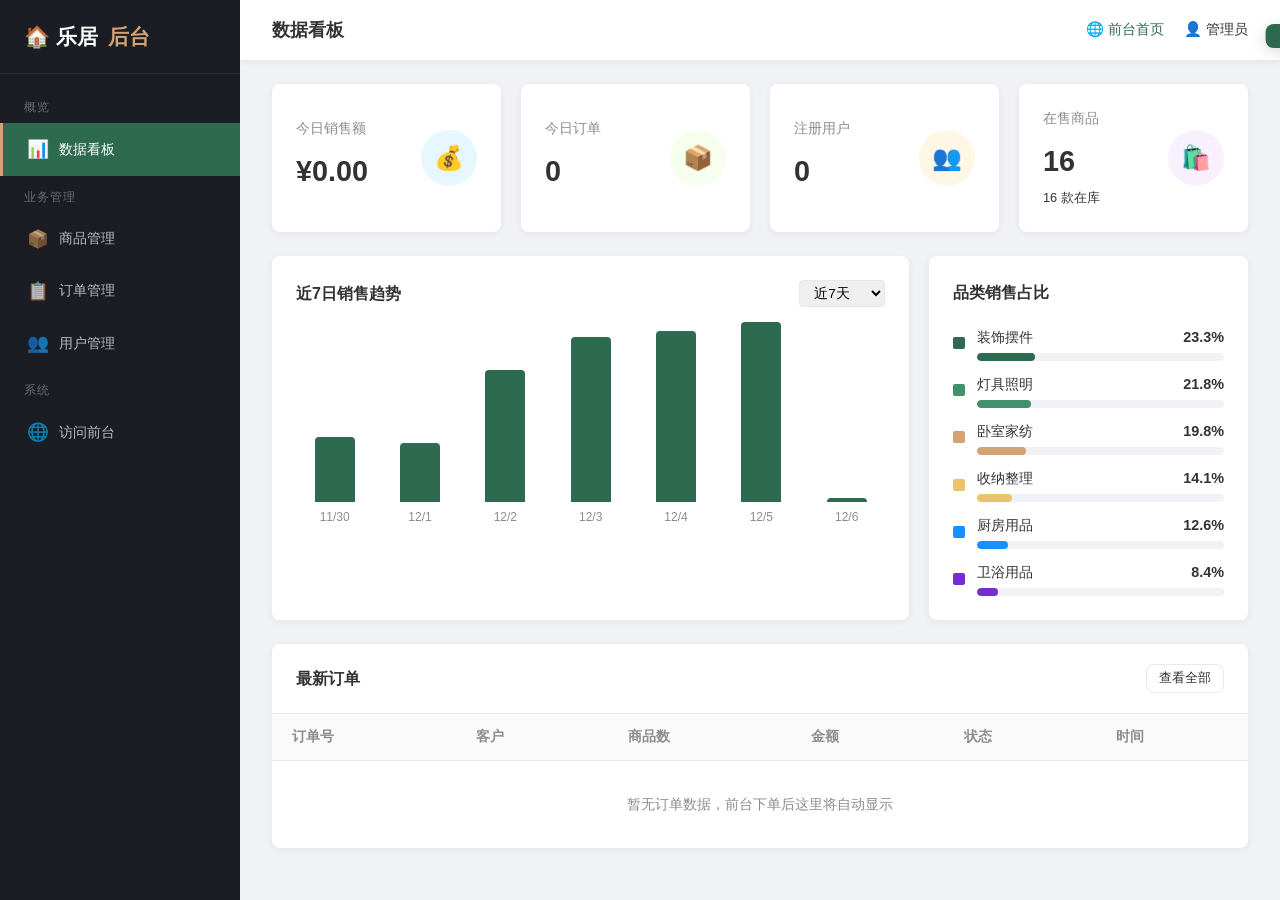
==== admin.html @ b7f5da7e "feat: 添加完整后台管理系统（数据看板/商品/订单/用户） 后台管理面板功能： - 数据看板：销售额、订单数、用户数、商品数统计卡片；   近7/30日销售趋势柱状图；品类销售占比图；最新订单列表" ====
<!DOCTYPE html>
<html lang="zh-CN">
<head>
  <meta charset="UTF-8">
  <meta name="viewport" content="width=device-width, initial-scale=1.0">
  <title>管理后台 - 乐居生活</title>
  <link rel="stylesheet" href="css/admin.css">
</head>
<body>

<div class="admin-layout">
  <!-- 侧边栏 -->
  <aside class="admin-sidebar">
    <div class="sidebar-logo">&#x1F3E0; 乐居<span>后台</span></div>
    <nav class="sidebar-nav">
      <div class="nav-group-title">概览</div>
      <div class="nav-item active" onclick="showPage('dashboard')">
        <span class="icon">&#x1F4CA;</span> <span>数据看板</span>
      </div>

      <div class="nav-group-title">业务管理</div>
      <div class="nav-item" onclick="showPage('products')">
        <span class="icon">&#x1F4E6;</span> <span>商品管理</span>
      </div>
      <div class="nav-item" onclick="showPage('orders')">
        <span class="icon">&#x1F4CB;</span> <span>订单管理</span>
        <span class="badge" id="orderBadge">0</span>
      </div>
      <div class="nav-item" onclick="showPage('users')">
        <span class="icon">&#x1F465;</span> <span>用户管理</span>
      </div>

      <div class="nav-group-title">系统</div>
      <div class="nav-item" onclick="location.href='store.html'">
        <span class="icon">&#x1F310;</span> <span>访问前台</span>
      </div>
    </nav>
  </aside>

  <!-- 主内容 -->
  <div class="admin-main">
    <header class="admin-header">
      <h2 id="pageTitle">数据看板</h2>
      <div class="header-right">
        <a href="store.html">&#x1F310; 前台首页</a>
        <div class="admin-avatar">&#x1F464; 管理员</div>
      </div>
    </header>

    <div class="admin-content">
      <!-- ==================== 数据看板 ==================== -->
      <div id="page-dashboard">
        <!-- 统计卡片 -->
        <div class="stats-grid">
          <div class="stat-card">
            <div class="stat-info">
              <h3>今日销售额</h3>
              <div class="number" id="statSales">¥0</div>
              <div class="trend trend-up" id="statSalesTrend"></div>
            </div>
            <div class="stat-icon blue">&#x1F4B0;</div>
          </div>
          <div class="stat-card">
            <div class="stat-info">
              <h3>今日订单</h3>
              <div class="number" id="statOrders">0</div>
              <div class="trend trend-up" id="statOrdersTrend"></div>
            </div>
            <div class="stat-icon green">&#x1F4E6;</div>
          </div>
          <div class="stat-card">
            <div class="stat-info">
              <h3>注册用户</h3>
              <div class="number" id="statUsers">0</div>
              <div class="trend trend-up" id="statUsersTrend"></div>
            </div>
            <div class="stat-icon orange">&#x1F465;</div>
          </div>
          <div class="stat-card">
            <div class="stat-info">
              <h3>在售商品</h3>
              <div class="number" id="statProducts">0</div>
              <div class="trend" id="statProductsTrend"></div>
            </div>
            <div class="stat-icon purple">&#x1F6CD;&#xFE0F;</div>
          </div>
        </div>

        <!-- 图表 -->
        <div class="charts-grid">
          <div class="chart-card">
            <h3>
              近7日销售趋势
              <select onchange="updateSalesChart(this.value)">
                <option value="7">近7天</option>
                <option value="30">近30天</option>
              </select>
            </h3>
            <div class="bar-chart" id="salesChart"></div>
          </div>
          <div class="chart-card">
            <h3>品类销售占比</h3>
            <div class="pie-chart" id="categoryChart"></div>
          </div>
        </div>

        <!-- 最新订单 -->
        <div class="table-card">
          <div class="table-header">
            <h3>最新订单</h3>
            <button class="admin-btn admin-btn-outline admin-btn-sm" onclick="showPage('orders')">查看全部</button>
          </div>
          <table class="admin-table">
            <thead>
              <tr>
                <th>订单号</th>
                <th>客户</th>
                <th>商品数</th>
                <th>金额</th>
                <th>状态</th>
                <th>时间</th>
              </tr>
            </thead>
            <tbody id="recentOrders"></tbody>
          </table>
        </div>
      </div>

      <!-- ==================== 商品管理 ==================== -->
      <div id="page-products" style="display:none">
        <div class="table-card">
          <div class="table-header">
            <h3>商品列表 (<span id="productTotal">0</span>)</h3>
            <div class="table-actions">
              <input type="text" class="table-search" placeholder="搜索商品名称..." id="productSearch" oninput="renderProductTable()">
              <button class="admin-btn admin-btn-primary" onclick="openProductModal()">+ 新增商品</button>
            </div>
          </div>
          <table class="admin-table">
            <thead>
              <tr>
                <th>ID</th>
                <th>商品</th>
                <th>分类</th>
                <th>价格</th>
                <th>库存</th>
                <th>状态</th>
                <th>操作</th>
              </tr>
            </thead>
            <tbody id="productTableBody"></tbody>
          </table>
        </div>
      </div>

      <!-- ==================== 订单管理 ==================== -->
      <div id="page-orders" style="display:none">
        <div class="stats-grid" style="grid-template-columns:repeat(4,1fr);margin-bottom:20px">
          <div class="stat-card" style="cursor:pointer" onclick="filterOrderStatus('')">
            <div class="stat-info"><h3>全部订单</h3><div class="number" id="orderAll">0</div></div>
          </div>
          <div class="stat-card" style="cursor:pointer" onclick="filterOrderStatus('待支付')">
            <div class="stat-info"><h3>待支付</h3><div class="number" id="orderPending">0</div></div>
            <div class="stat-icon orange">&#x23F3;</div>
          </div>
          <div class="stat-card" style="cursor:pointer" onclick="filterOrderStatus('已发货')">
            <div class="stat-info"><h3>已发货</h3><div class="number" id="orderShipped">0</div></div>
            <div class="stat-icon blue">&#x1F69A;</div>
          </div>
          <div class="stat-card" style="cursor:pointer" onclick="filterOrderStatus('已完成')">
            <div class="stat-info"><h3>已完成</h3><div class="number" id="orderDone">0</div></div>
            <div class="stat-icon green">&#x2705;</div>
          </div>
        </div>

        <div class="table-card">
          <div class="table-header">
            <h3>订单列表</h3>
            <div class="table-actions">
              <input type="text" class="table-search" placeholder="搜索订单号/客户..." id="orderSearch" oninput="renderOrderTable()">
            </div>
          </div>
          <table class="admin-table">
            <thead>
              <tr>
                <th>订单号</th>
                <th>客户</th>
                <th>收货人</th>
                <th>商品</th>
                <th>金额</th>
                <th>支付方式</th>
                <th>状态</th>
                <th>时间</th>
                <th>操作</th>
              </tr>
            </thead>
            <tbody id="orderTableBody"></tbody>
          </table>
          <div class="empty-state" id="orderEmpty" style="display:none">
            <div class="icon">&#x1F4CB;</div>
            <p>暂无订单数据</p>
          </div>
        </div>
      </div>

      <!-- ==================== 用户管理 ==================== -->
      <div id="page-users" style="display:none">
        <div class="table-card">
          <div class="table-header">
            <h3>用户列表 (<span id="userTotal">0</span>)</h3>
            <div class="table-actions">
              <input type="text" class="table-search" placeholder="搜索用户..." id="userSearch" oninput="renderUserTable()">
            </div>
          </div>
          <table class="admin-table">
            <thead>
              <tr>
                <th>#</th>
                <th>昵称</th>
                <th>手机号</th>
                <th>邮箱</th>
                <th>订单数</th>
                <th>消费总额</th>
                <th>操作</th>
              </tr>
            </thead>
            <tbody id="userTableBody"></tbody>
          </table>
          <div class="empty-state" id="userEmpty" style="display:none">
            <div class="icon">&#x1F465;</div>
            <p>暂无注册用户</p>
          </div>
        </div>
      </div>

    </div>
  </div>
</div>

<!-- 商品编辑模态框 -->
<div class="modal-overlay" id="productModal">
  <div class="modal">
    <div class="modal-header">
      <h3 id="modalTitle">新增商品</h3>
      <button class="modal-close" onclick="closeProductModal()">&times;</button>
    </div>
    <div class="modal-body">
      <input type="hidden" id="editId">
      <div class="admin-form-row">
        <div class="admin-form-group">
          <label>商品名称 *</label>
          <input type="text" id="editName" placeholder="请输入商品名称">
        </div>
        <div class="admin-form-group">
          <label>图标 Emoji</label>
          <input type="text" id="editIcon" placeholder="如 🍵" maxlength="4">
        </div>
      </div>
      <div class="admin-form-row">
        <div class="admin-form-group">
          <label>分类 *</label>
          <select id="editCategory">
            <option value="kitchen">厨房用品</option>
            <option value="bedroom">卧室家纺</option>
            <option value="bathroom">卫浴用品</option>
            <option value="decor">装饰摆件</option>
            <option value="storage">收纳整理</option>
            <option value="lighting">灯具照明</option>
          </select>
        </div>
        <div class="admin-form-group">
          <label>库存 *</label>
          <input type="number" id="editStock" placeholder="0" min="0">
        </div>
      </div>
      <div class="admin-form-row">
        <div class="admin-form-group">
          <label>售价 (¥) *</label>
          <input type="number" id="editPrice" placeholder="0.00" step="0.01" min="0">
        </div>
        <div class="admin-form-group">
          <label>原价 (¥)</label>
          <input type="number" id="editOrigPrice" placeholder="留空则不显示划线价" step="0.01" min="0">
        </div>
      </div>
      <div class="admin-form-group">
        <label>简介</label>
        <textarea id="editDesc" rows="2" placeholder="商品简短描述"></textarea>
      </div>
      <div class="admin-form-group">
        <label>详细描述</label>
        <textarea id="editDetail" rows="3" placeholder="商品详细描述"></textarea>
      </div>
      <div class="admin-form-row">
        <div class="admin-form-group">
          <label>标签</label>
          <input type="text" id="editBadge" placeholder="如：热卖、新品、特惠">
        </div>
        <div class="admin-form-group">
          <label>特殊标记</label>
          <select id="editFlags">
            <option value="">无</option>
            <option value="featured">热销推荐</option>
            <option value="new">新品</option>
            <option value="both">热销+新品</option>
          </select>
        </div>
      </div>
    </div>
    <div class="modal-footer">
      <button class="admin-btn admin-btn-outline" onclick="closeProductModal()">取消</button>
      <button class="admin-btn admin-btn-primary" onclick="saveProduct()">保存</button>
    </div>
  </div>
</div>

<!-- 订单详情模态框 -->
<div class="modal-overlay" id="orderDetailModal">
  <div class="modal">
    <div class="modal-header">
      <h3>订单详情</h3>
      <button class="modal-close" onclick="closeOrderDetail()">&times;</button>
    </div>
    <div class="modal-body" id="orderDetailBody"></div>
    <div class="modal-footer">
      <button class="admin-btn admin-btn-outline" onclick="closeOrderDetail()">关闭</button>
    </div>
  </div>
</div>

<!-- Toast -->
<div class="admin-toast" id="adminToast"></div>

<script>
// ==================== 数据源 ====================
// 引用前台的商品数据
const catNames = { kitchen: '厨房用品', bedroom: '卧室家纺', bathroom: '卫浴用品', decor: '装饰摆件', storage: '收纳整理', lighting: '灯具照明' };

function getAdminProducts() {
  // 优先从 localStorage 读取管理员修改过的数据，否则用默认数据
  const saved = localStorage.getItem('leju_admin_products');
  if (saved) return JSON.parse(saved);
  // 默认商品数据
  return [
    { id:1, name:'日式手工陶瓷杯', category:'kitchen', icon:'🍵', price:39.90, originalPrice:59.90, stock:120, featured:true, isNew:false, description:'采用传统手工拉坯工艺，温润如玉的釉面触感', badge:'热卖', active:true },
    { id:2, name:'北欧风不锈钢刀具套装', category:'kitchen', icon:'🔪', price:168.00, originalPrice:238.00, stock:45, featured:true, isNew:false, description:'德国工艺不锈钢锻造', badge:'特惠', active:true },
    { id:3, name:'珐琅彩搪瓷炖锅', category:'kitchen', icon:'🍲', price:259.00, originalPrice:359.00, stock:30, featured:false, isNew:true, description:'精铸铁胎搪瓷锅', badge:'新品', active:true },
    { id:4, name:'竹木砧板三件套', category:'kitchen', icon:'🪵', price:78.00, originalPrice:null, stock:200, featured:false, isNew:false, description:'天然整竹制作', badge:'', active:true },
    { id:5, name:'全棉四件套（云朵白）', category:'bedroom', icon:'🛏️', price:299.00, originalPrice:459.00, stock:60, featured:true, isNew:false, description:'60支长绒棉面料', badge:'爆款', active:true },
    { id:6, name:'记忆棉护颈枕', category:'bedroom', icon:'💤', price:129.00, originalPrice:199.00, stock:80, featured:true, isNew:false, description:'慢回弹太空记忆棉', badge:'好评如潮', active:true },
    { id:7, name:'法兰绒加厚毛毯', category:'bedroom', icon:'🧶', price:89.00, originalPrice:139.00, stock:100, featured:false, isNew:true, description:'双面法兰绒材质', badge:'', active:true },
    { id:8, name:'智能感应皂液器', category:'bathroom', icon:'🧴', price:69.00, originalPrice:99.00, stock:150, featured:false, isNew:true, description:'红外自动感应出泡', badge:'新品', active:true },
    { id:9, name:'日式天然硅藻泥地垫', category:'bathroom', icon:'🧽', price:58.00, originalPrice:79.00, stock:90, featured:true, isNew:false, description:'天然硅藻土材质', badge:'', active:true },
    { id:10, name:'旋转置物架（免钉）', category:'bathroom', icon:'🗄️', price:45.00, originalPrice:null, stock:200, featured:false, isNew:false, description:'360度旋转设计', badge:'', active:true },
    { id:11, name:'北欧风干花花瓶套装', category:'decor', icon:'🏺', price:88.00, originalPrice:128.00, stock:55, featured:true, isNew:false, description:'磨砂玻璃花瓶配永生干花', badge:'颜值担当', active:true },
    { id:12, name:'创意小夜灯（月球）', category:'decor', icon:'🌙', price:49.00, originalPrice:79.00, stock:120, featured:false, isNew:true, description:'3D打印月球表面纹理', badge:'', active:true },
    { id:13, name:'棉麻折叠收纳箱（3只装）', category:'storage', icon:'📦', price:55.00, originalPrice:85.00, stock:180, featured:true, isNew:false, description:'加厚棉麻面料', badge:'实用之选', active:true },
    { id:14, name:'桌面文具收纳盒', category:'storage', icon:'✏️', price:35.00, originalPrice:null, stock:200, featured:false, isNew:true, description:'多格分区设计', badge:'', active:true },
    { id:15, name:'LED护眼台灯', category:'lighting', icon:'💡', price:158.00, originalPrice:228.00, stock:40, featured:false, isNew:true, description:'无频闪无蓝光危害', badge:'护眼推荐', active:true },
    { id:16, name:'复古实木小吊灯', category:'lighting', icon:'🪔', price:199.00, originalPrice:299.00, stock:25, featured:true, isNew:false, description:'日式原木灯罩+铁艺灯架', badge:'', active:true },
  ];
}

function saveAdminProducts(data) {
  localStorage.setItem('leju_admin_products', JSON.stringify(data));
}

function getOrders() {
  return JSON.parse(localStorage.getItem('leju_orders') || '[]');
}

function saveOrders(orders) {
  localStorage.setItem('leju_orders', JSON.stringify(orders));
}

function getUsers() {
  return JSON.parse(localStorage.getItem('leju_users') || '[]');
}

// ==================== 页面切换 ====================
function showPage(page) {
  document.querySelectorAll('[id^="page-"]').forEach(el => el.style.display = 'none');
  document.getElementById('page-' + page).style.display = 'block';
  document.querySelectorAll('.nav-item').forEach(el => el.classList.remove('active'));
  event.currentTarget.classList.add('active');

  const titles = { dashboard: '数据看板', products: '商品管理', orders: '订单管理', users: '用户管理' };
  document.getElementById('pageTitle').textContent = titles[page] || '';

  if (page === 'dashboard') renderDashboard();
  if (page === 'products') renderProductTable();
  if (page === 'orders') renderOrderTable();
  if (page === 'users') renderUserTable();
}

function adminToast(msg) {
  const el = document.getElementById('adminToast');
  el.textContent = msg;
  el.classList.add('show');
  clearTimeout(el._t);
  el._t = setTimeout(() => el.classList.remove('show'), 2500);
}

// ==================== 数据看板 ====================
function renderDashboard() {
  const orders = getOrders();
  const users = getUsers();
  const prods = getAdminProducts();

  // 统计
  let totalSales = 0;
  orders.forEach(o => {
    o.items.forEach(item => {
      const p = prods.find(pr => pr.id === item.id);
      if (p) totalSales += p.price * item.qty;
    });
  });

  document.getElementById('statSales').textContent = '¥' + totalSales.toFixed(2);
  document.getElementById('statSalesTrend').textContent = totalSales > 0 ? '↑ 持续增长' : '';
  document.getElementById('statOrders').textContent = orders.length;
  document.getElementById('statOrdersTrend').textContent = orders.length > 0 ? '↑ ' + orders.length + ' 笔' : '';
  document.getElementById('statUsers').textContent = users.length;
  document.getElementById('statUsersTrend').textContent = users.length > 0 ? '共 ' + users.length + ' 人' : '';
  document.getElementById('statProducts').textContent = prods.filter(p => p.active !== false).length;
  document.getElementById('statProductsTrend').textContent = prods.length + ' 款在库';

  // 订单待处理数
  const pending = orders.filter(o => o.status === '待支付').length;
  document.getElementById('orderBadge').textContent = pending;
  document.getElementById('orderBadge').style.display = pending > 0 ? 'inline' : 'none';

  // 销售柱状图
  updateSalesChart('7');

  // 品类占比
  renderCategoryChart(orders, prods);

  // 最新订单
  renderRecentOrders(orders, prods);
}

function updateSalesChart(days) {
  const chart = document.getElementById('salesChart');
  const d = parseInt(days);
  // 模拟数据
  const data = [];
  const orders = getOrders();
  const prods = getAdminProducts();
  for (let i = d - 1; i >= 0; i--) {
    const date = new Date();
    date.setDate(date.getDate() - i);
    const label = (date.getMonth() + 1) + '/' + date.getDate();
    // 简单按日期匹配
    let daySales = 0;
    if (i === 0) { // 今天
      orders.forEach(o => {
        o.items.forEach(item => {
          const p = prods.find(pr => pr.id === item.id);
          if (p) daySales += p.price * item.qty;
        });
      });
    } else {
      daySales = Math.random() * 800 + 100; // 模拟历史
    }
    data.push({ label, value: daySales });
  }

  const maxVal = Math.max(...data.map(d => d.value), 1);
  chart.innerHTML = data.map(d => `
    <div class="bar-group">
      <div class="bar" style="height:${(d.value / maxVal) * 180}px" title="¥${d.value.toFixed(0)}"></div>
      <div class="bar-label">${d.label}</div>
    </div>
  `).join('');
}

function renderCategoryChart(orders, prods) {
  const catSales = {};
  orders.forEach(o => {
    o.items.forEach(item => {
      const p = prods.find(pr => pr.id === item.id);
      if (p) {
        catSales[p.category] = (catSales[p.category] || 0) + p.price * item.qty;
      }
    });
  });

  // 补充无销售的分类
  Object.keys(catNames).forEach(k => {
    if (!catSales[k]) catSales[k] = Math.random() * 500 + 50; // 模拟
  });

  const total = Object.values(catSales).reduce((a, b) => a + b, 0);
  const colors = ['#2d6a4f', '#40916c', '#d4a373', '#e9c46a', '#1890ff', '#722ed1'];
  const entries = Object.entries(catSales).sort((a, b) => b[1] - a[1]);

  document.getElementById('categoryChart').innerHTML = entries.map(([cat, val], i) => {
    const pct = total > 0 ? ((val / total) * 100).toFixed(1) : '0';
    return `
    <div class="pie-item">
      <div class="pie-color" style="background:${colors[i % colors.length]}"></div>
      <div style="flex:1">
        <div style="display:flex;justify-content:space-between">
          <span class="pie-label">${catNames[cat] || cat}</span>
          <span class="pie-value">${pct}%</span>
        </div>
        <div class="pie-bar"><div class="pie-bar-fill" style="width:${pct}%;background:${colors[i % colors.length]}"></div></div>
      </div>
    </div>`;
  }).join('');
}

function renderRecentOrders(orders, prods) {
  const tbody = document.getElementById('recentOrders');
  const recent = orders.slice(-5).reverse();

  if (recent.length === 0) {
    tbody.innerHTML = '<tr><td colspan="6" style="text-align:center;color:#8c8c8c;padding:32px">暂无订单数据，前台下单后这里将自动显示</td></tr>';
    return;
  }

  tbody.innerHTML = recent.map(o => {
    let amount = 0;
    o.items.forEach(item => {
      const p = prods.find(pr => pr.id === item.id);
      if (p) amount += p.price * item.qty;
    });
    const statusClass = o.status === '已完成' ? 'status-success' : o.status === '已发货' ? 'status-info' : o.status === '已取消' ? 'status-danger' : 'status-warning';
    return `<tr>
      <td><strong>${o.id}</strong></td>
      <td>${o.address ? o.address.name : '-'}</td>
      <td>${o.items.length} 件</td>
      <td>¥${amount.toFixed(2)}</td>
      <td><span class="status ${statusClass}">${o.status}</span></td>
      <td style="color:#8c8c8c">${o.time}</td>
    </tr>`;
  }).join('');
}

// ==================== 商品管理 ====================
function renderProductTable() {
  const prods = getAdminProducts();
  const search = (document.getElementById('productSearch')?.value || '').trim().toLowerCase();
  const filtered = search ? prods.filter(p => p.name.toLowerCase().includes(search)) : prods;

  document.getElementById('productTotal').textContent = filtered.length;
  const tbody = document.getElementById('productTableBody');

  tbody.innerHTML = filtered.map(p => `
    <tr>
      <td>#${p.id}</td>
      <td><span style="font-size:1.2rem;margin-right:8px">${p.icon || ''}</span> ${p.name}</td>
      <td>${catNames[p.category] || p.category}</td>
      <td><strong>¥${p.price.toFixed(2)}</strong>${p.originalPrice ? `<br><small style="color:#999;text-decoration:line-through">¥${p.originalPrice.toFixed(2)}</small>` : ''}</td>
      <td>${p.stock}${p.stock <= 10 ? ' <span style="color:var(--admin-danger);font-size:.8rem">低库存</span>' : ''}</td>
      <td><span class="status ${p.active !== false ? 'status-success' : 'status-default'}">${p.active !== false ? '在售' : '已下架'}</span></td>
      <td>
        <button class="admin-btn-icon" title="编辑" onclick="editProduct(${p.id})">&#x270F;&#xFE0F;</button>
        <button class="admin-btn-icon" title="${p.active !== false ? '下架' : '上架'}" onclick="toggleProduct(${p.id})">${p.active !== false ? '&#x23F8;' : '&#x25B6;'}</button>
        <button class="admin-btn-icon" title="删除" onclick="deleteProduct(${p.id})" style="color:var(--admin-danger)">&#x1F5D1;</button>
      </td>
    </tr>
  `).join('');
}

function openProductModal(product) {
  document.getElementById('modalTitle').textContent = product ? '编辑商品' : '新增商品';
  document.getElementById('editId').value = product ? product.id : '';
  document.getElementById('editName').value = product ? product.name : '';
  document.getElementById('editIcon').value = product ? (product.icon || '') : '';
  document.getElementById('editCategory').value = product ? product.category : 'kitchen';
  document.getElementById('editStock').value = product ? product.stock : '';
  document.getElementById('editPrice').value = product ? product.price : '';
  document.getElementById('editOrigPrice').value = product?.originalPrice || '';
  document.getElementById('editDesc').value = product ? (product.description || '') : '';
  document.getElementById('editDetail').value = product ? (product.detail || '') : '';
  document.getElementById('editBadge').value = product ? (product.badge || '') : '';
  const flags = product ? (product.featured && product.isNew ? 'both' : product.featured ? 'featured' : product.isNew ? 'new' : '') : '';
  document.getElementById('editFlags').value = flags;
  document.getElementById('productModal').classList.add('show');
}

function closeProductModal() {
  document.getElementById('productModal').classList.remove('show');
}

function saveProduct() {
  const name = document.getElementById('editName').value.trim();
  const price = parseFloat(document.getElementById('editPrice').value);
  const stock = parseInt(document.getElementById('editStock').value);

  if (!name) { adminToast('请输入商品名称'); return; }
  if (isNaN(price) || price <= 0) { adminToast('请输入有效的价格'); return; }
  if (isNaN(stock) || stock < 0) { adminToast('请输入有效的库存'); return; }

  const prods = getAdminProducts();
  const editId = document.getElementById('editId').value;
  const flags = document.getElementById('editFlags').value;
  const origPrice = parseFloat(document.getElementById('editOrigPrice').value) || null;

  const data = {
    name,
    icon: document.getElementById('editIcon').value || '📦',
    category: document.getElementById('editCategory').value,
    price,
    originalPrice: origPrice,
    stock,
    description: document.getElementById('editDesc').value,
    detail: document.getElementById('editDetail').value,
    badge: document.getElementById('editBadge').value,
    featured: flags === 'featured' || flags === 'both',
    isNew: flags === 'new' || flags === 'both',
    active: true,
  };

  if (editId) {
    const idx = prods.findIndex(p => p.id === parseInt(editId));
    if (idx >= 0) Object.assign(prods[idx], data);
    adminToast('商品已更新');
  } else {
    data.id = prods.length > 0 ? Math.max(...prods.map(p => p.id)) + 1 : 1;
    prods.push(data);
    adminToast('商品已添加');
  }

  saveAdminProducts(prods);
  closeProductModal();
  renderProductTable();
}

function editProduct(id) {
  const prods = getAdminProducts();
  const p = prods.find(pr => pr.id === id);
  if (p) openProductModal(p);
}

function toggleProduct(id) {
  const prods = getAdminProducts();
  const p = prods.find(pr => pr.id === id);
  if (p) {
    p.active = p.active === false ? true : false;
    saveAdminProducts(prods);
    renderProductTable();
    adminToast(p.active ? '商品已上架' : '商品已下架');
  }
}

function deleteProduct(id) {
  if (!confirm('确定要删除这个商品吗？此操作不可恢复。')) return;
  let prods = getAdminProducts().filter(p => p.id !== id);
  saveAdminProducts(prods);
  renderProductTable();
  adminToast('商品已删除');
}

// ==================== 订单管理 ====================
let currentOrderFilter = '';

function filterOrderStatus(status) {
  currentOrderFilter = status;
  renderOrderTable();
}

function renderOrderTable() {
  const orders = getOrders();
  const prods = getAdminProducts();
  const search = (document.getElementById('orderSearch')?.value || '').trim().toLowerCase();

  let filtered = [...orders];
  if (currentOrderFilter) filtered = filtered.filter(o => o.status === currentOrderFilter);
  if (search) filtered = filtered.filter(o => o.id.toLowerCase().includes(search) || (o.address?.name || '').toLowerCase().includes(search));

  // 统计
  document.getElementById('orderAll').textContent = orders.length;
  document.getElementById('orderPending').textContent = orders.filter(o => o.status === '待支付').length;
  document.getElementById('orderShipped').textContent = orders.filter(o => o.status === '已发货').length;
  document.getElementById('orderDone').textContent = orders.filter(o => o.status === '已完成').length;

  const tbody = document.getElementById('orderTableBody');
  const empty = document.getElementById('orderEmpty');

  if (filtered.length === 0) {
    tbody.innerHTML = '';
    empty.style.display = 'block';
    return;
  }
  empty.style.display = 'none';

  tbody.innerHTML = filtered.reverse().map(o => {
    let amount = 0;
    o.items.forEach(item => {
      const p = prods.find(pr => pr.id === item.id);
      if (p) amount += p.price * item.qty;
    });
    const statusClass = o.status === '已完成' ? 'status-success' : o.status === '已发货' ? 'status-info' : o.status === '已取消' ? 'status-danger' : 'status-warning';
    const payNames = { wechat: '微信', alipay: '支付宝', cod: '货到付款' };
    return `<tr>
      <td><strong>${o.id}</strong></td>
      <td>${o.address?.name || '-'}</td>
      <td style="font-size:.85rem">${o.address?.phone || '-'}<br>${o.address?.region || ''}</td>
      <td>${o.items.length} 件</td>
      <td><strong>¥${amount.toFixed(2)}</strong></td>
      <td>${payNames[o.payment] || o.payment || '-'}</td>
      <td><span class="status ${statusClass}">${o.status}</span></td>
      <td style="font-size:.85rem;color:#8c8c8c">${o.time}</td>
      <td>
        <button class="admin-btn-icon" title="详情" onclick="viewOrder('${o.id}')">&#x1F4CB;</button>
        ${o.status === '待支付' ? `<button class="admin-btn admin-btn-sm admin-btn-primary" onclick="shipOrder('${o.id}')">发货</button>` : ''}
        ${o.status === '已发货' ? `<button class="admin-btn admin-btn-sm admin-btn-outline" onclick="completeOrder('${o.id}')">完成</button>` : ''}
      </td>
    </tr>`;
  }).join('');
}

function viewOrder(id) {
  const orders = getOrders();
  const prods = getAdminProducts();
  const o = orders.find(or => or.id === id);
  if (!o) return;

  let amount = 0;
  const itemsHtml = o.items.map(item => {
    const p = prods.find(pr => pr.id === item.id);
    const lineTotal = p ? p.price * item.qty : 0;
    amount += lineTotal;
    return `<div style="display:flex;justify-content:space-between;padding:8px 0;border-bottom:1px solid #f0f0f0">
      <span>${p ? p.icon + ' ' + p.name : '未知商品'} x${item.qty}</span>
      <span>¥${lineTotal.toFixed(2)}</span>
    </div>`;
  }).join('');

  const payNames = { wechat: '微信支付', alipay: '支付宝', cod: '货到付款' };

  document.getElementById('orderDetailBody').innerHTML = `
    <div style="margin-bottom:20px">
      <h4 style="margin-bottom:12px;color:var(--admin-text-light)">订单信息</h4>
      <div style="display:grid;grid-template-columns:1fr 1fr;gap:8px;font-size:.9rem">
        <div>订单号：<strong>${o.id}</strong></div>
        <div>状态：<strong>${o.status}</strong></div>
        <div>下单时间：${o.time}</div>
        <div>支付方式：${payNames[o.payment] || o.payment}</div>
      </div>
    </div>
    <div style="margin-bottom:20px">
      <h4 style="margin-bottom:12px;color:var(--admin-text-light)">收货信息</h4>
      <div style="font-size:.9rem;line-height:1.8">
        <div>收货人：${o.address?.name || '-'}</div>
        <div>电话：${o.address?.phone || '-'}</div>
        <div>地址：${o.address?.region || ''} ${o.address?.address || '-'}</div>
        ${o.address?.note ? `<div>备注：${o.address.note}</div>` : ''}
      </div>
    </div>
    <div>
      <h4 style="margin-bottom:12px;color:var(--admin-text-light)">商品明细</h4>
      ${itemsHtml}
      <div style="display:flex;justify-content:space-between;padding:12px 0;font-weight:700;font-size:1.1rem;color:#e63946">
        <span>合计</span><span>¥${amount.toFixed(2)}</span>
      </div>
    </div>`;

  document.getElementById('orderDetailModal').classList.add('show');
}

function closeOrderDetail() {
  document.getElementById('orderDetailModal').classList.remove('show');
}

function shipOrder(id) {
  const orders = getOrders();
  const o = orders.find(or => or.id === id);
  if (o) { o.status = '已发货'; saveOrders(orders); renderOrderTable(); renderDashboard(); adminToast('已标记为发货'); }
}

function completeOrder(id) {
  const orders = getOrders();
  const o = orders.find(or => or.id === id);
  if (o) { o.status = '已完成'; saveOrders(orders); renderOrderTable(); renderDashboard(); adminToast('订单已完成'); }
}

// ==================== 用户管理 ====================
function renderUserTable() {
  const users = getUsers();
  const orders = getOrders();
  const prods = getAdminProducts();
  const search = (document.getElementById('userSearch')?.value || '').trim().toLowerCase();

  const filtered = search ? users.filter(u => u.name.toLowerCase().includes(search) || u.phone.includes(search)) : users;

  document.getElementById('userTotal').textContent = filtered.length;
  const tbody = document.getElementById('userTableBody');
  const empty = document.getElementById('userEmpty');

  if (filtered.length === 0) {
    tbody.innerHTML = '';
    empty.style.display = 'block';
    return;
  }
  empty.style.display = 'none';

  tbody.innerHTML = filtered.map((u, i) => {
    // 计算用户消费
    const userOrders = orders.filter(o => o.address?.phone === u.phone || o.address?.name === u.name);
    let totalSpent = 0;
    userOrders.forEach(o => {
      o.items.forEach(item => {
        const p = prods.find(pr => pr.id === item.id);
        if (p) totalSpent += p.price * item.qty;
      });
    });

    return `<tr>
      <td>${i + 1}</td>
      <td><strong>${u.name}</strong></td>
      <td>${u.phone}</td>
      <td>${u.email || '-'}</td>
      <td>${userOrders.length}</td>
      <td>¥${totalSpent.toFixed(2)}</td>
      <td>
        <button class="admin-btn-icon" title="查看详情" onclick="adminToast('用户详情功能开发中')">&#x1F4CB;</button>
      </td>
    </tr>`;
  }).join('');
}

// ==================== 初始化 ====================
renderDashboard();
</script>
</body>
</html>
---- css/admin.css ----
/* ========================================
   乐居生活 - 后台管理系统样式
   ======================================== */

:root {
  --admin-sidebar: #1a1d23;
  --admin-sidebar-hover: #2d3139;
  --admin-sidebar-active: #2d6a4f;
  --admin-bg: #f0f2f5;
  --admin-card: #fff;
  --admin-text: #333;
  --admin-text-light: #8c8c8c;
  --admin-border: #e8e8e8;
  --admin-primary: #2d6a4f;
  --admin-success: #52c41a;
  --admin-warning: #faad14;
  --admin-danger: #ff4d4f;
  --admin-info: #1890ff;
  --admin-radius: 8px;
  --admin-shadow: 0 2px 8px rgba(0,0,0,.06);
}

* { margin: 0; padding: 0; box-sizing: border-box; }

body {
  font-family: "PingFang SC", "Hiragino Sans GB", "Microsoft YaHei", -apple-system, sans-serif;
  background: var(--admin-bg);
  color: var(--admin-text);
  line-height: 1.6;
}

a { color: inherit; text-decoration: none; }
button { font-family: inherit; cursor: pointer; }
input, select, textarea { font-family: inherit; }

/* ========== 布局 ========== */
.admin-layout {
  display: flex;
  min-height: 100vh;
}

/* 侧边栏 */
.admin-sidebar {
  width: 240px;
  background: var(--admin-sidebar);
  color: #fff;
  position: fixed;
  top: 0;
  left: 0;
  height: 100vh;
  overflow-y: auto;
  z-index: 100;
  transition: width .3s;
}

.sidebar-logo {
  padding: 20px 24px;
  font-size: 1.3rem;
  font-weight: 700;
  border-bottom: 1px solid rgba(255,255,255,.08);
  display: flex;
  align-items: center;
  gap: 10px;
}

.sidebar-logo span { color: #d4a373; }

.sidebar-nav { padding: 12px 0; }

.nav-group-title {
  padding: 12px 24px 6px;
  font-size: .75rem;
  color: rgba(255,255,255,.35);
  text-transform: uppercase;
  letter-spacing: 1px;
}

.nav-item {
  display: flex;
  align-items: center;
  gap: 12px;
  padding: 12px 24px;
  color: rgba(255,255,255,.7);
  font-size: .9rem;
  transition: all .2s;
  cursor: pointer;
  border-left: 3px solid transparent;
}

.nav-item:hover {
  background: var(--admin-sidebar-hover);
  color: #fff;
}

.nav-item.active {
  background: var(--admin-sidebar-active);
  color: #fff;
  border-left-color: #d4a373;
}

.nav-item .icon { font-size: 1.1rem; width: 20px; text-align: center; }

.nav-item .badge {
  margin-left: auto;
  background: var(--admin-danger);
  color: #fff;
  font-size: .7rem;
  padding: 2px 8px;
  border-radius: 10px;
}

/* 主内容区 */
.admin-main {
  flex: 1;
  margin-left: 240px;
  min-height: 100vh;
}

/* 顶部栏 */
.admin-header {
  background: var(--admin-card);
  padding: 0 32px;
  height: 60px;
  display: flex;
  align-items: center;
  justify-content: space-between;
  box-shadow: var(--admin-shadow);
  position: sticky;
  top: 0;
  z-index: 50;
}

.admin-header h2 {
  font-size: 1.1rem;
  font-weight: 600;
}

.header-right {
  display: flex;
  align-items: center;
  gap: 20px;
}

.header-right a {
  color: var(--admin-primary);
  font-size: .9rem;
}

.admin-avatar {
  display: flex;
  align-items: center;
  gap: 8px;
  font-size: .9rem;
}

/* 内容容器 */
.admin-content {
  padding: 24px 32px;
}

/* ========== 统计卡片 ========== */
.stats-grid {
  display: grid;
  grid-template-columns: repeat(4, 1fr);
  gap: 20px;
  margin-bottom: 24px;
}

.stat-card {
  background: var(--admin-card);
  border-radius: var(--admin-radius);
  padding: 24px;
  box-shadow: var(--admin-shadow);
  display: flex;
  justify-content: space-between;
  align-items: center;
}

.stat-info h3 {
  font-size: .85rem;
  color: var(--admin-text-light);
  margin-bottom: 8px;
  font-weight: 400;
}

.stat-info .number {
  font-size: 1.8rem;
  font-weight: 700;
  color: var(--admin-text);
}

.stat-info .trend {
  font-size: .8rem;
  margin-top: 4px;
}

.trend-up { color: var(--admin-success); }
.trend-down { color: var(--admin-danger); }

.stat-icon {
  width: 56px;
  height: 56px;
  border-radius: 50%;
  display: flex;
  align-items: center;
  justify-content: center;
  font-size: 1.5rem;
}

.stat-icon.blue { background: #e6f7ff; }
.stat-icon.green { background: #f6ffed; }
.stat-icon.orange { background: #fff7e6; }
.stat-icon.purple { background: #f9f0ff; }

/* ========== 图表区域 ========== */
.charts-grid {
  display: grid;
  grid-template-columns: 2fr 1fr;
  gap: 20px;
  margin-bottom: 24px;
}

.chart-card {
  background: var(--admin-card);
  border-radius: var(--admin-radius);
  padding: 24px;
  box-shadow: var(--admin-shadow);
}

.chart-card h3 {
  font-size: 1rem;
  margin-bottom: 20px;
  display: flex;
  justify-content: space-between;
  align-items: center;
}

.chart-card h3 select {
  font-size: .85rem;
  padding: 4px 10px;
  border: 1px solid var(--admin-border);
  border-radius: 4px;
}

/* 柱状图模拟 */
.bar-chart {
  display: flex;
  align-items: flex-end;
  gap: 8px;
  height: 200px;
  padding-top: 20px;
}

.bar-group {
  flex: 1;
  display: flex;
  flex-direction: column;
  align-items: center;
  gap: 6px;
}

.bar {
  width: 100%;
  max-width: 40px;
  background: var(--admin-primary);
  border-radius: 4px 4px 0 0;
  transition: height .6s ease;
  min-height: 4px;
}

.bar-label {
  font-size: .75rem;
  color: var(--admin-text-light);
}

/* 饼图模拟 */
.pie-chart {
  display: flex;
  flex-direction: column;
  gap: 12px;
}

.pie-item {
  display: flex;
  align-items: center;
  gap: 12px;
}

.pie-color {
  width: 12px;
  height: 12px;
  border-radius: 2px;
  flex-shrink: 0;
}

.pie-label { flex: 1; font-size: .9rem; }
.pie-value { font-weight: 600; font-size: .9rem; }

.pie-bar {
  height: 8px;
  background: var(--admin-bg);
  border-radius: 4px;
  overflow: hidden;
  margin-top: 4px;
}

.pie-bar-fill {
  height: 100%;
  border-radius: 4px;
  transition: width .8s ease;
}

/* ========== 表格 ========== */
.table-card {
  background: var(--admin-card);
  border-radius: var(--admin-radius);
  box-shadow: var(--admin-shadow);
  overflow: hidden;
  margin-bottom: 24px;
}

.table-header {
  padding: 20px 24px;
  display: flex;
  justify-content: space-between;
  align-items: center;
  border-bottom: 1px solid var(--admin-border);
}

.table-header h3 { font-size: 1rem; }

.table-actions {
  display: flex;
  gap: 12px;
  align-items: center;
}

.table-search {
  padding: 8px 14px;
  border: 1px solid var(--admin-border);
  border-radius: var(--admin-radius);
  font-size: .85rem;
  width: 220px;
  outline: none;
}

.table-search:focus { border-color: var(--admin-primary); }

.admin-table {
  width: 100%;
  border-collapse: collapse;
}

.admin-table th {
  padding: 12px 20px;
  text-align: left;
  background: #fafafa;
  font-size: .85rem;
  font-weight: 600;
  color: var(--admin-text-light);
  border-bottom: 1px solid var(--admin-border);
  white-space: nowrap;
}

.admin-table td {
  padding: 14px 20px;
  border-bottom: 1px solid var(--admin-border);
  font-size: .9rem;
  vertical-align: middle;
}

.admin-table tr:hover { background: #fafafa; }
.admin-table tr:last-child td { border-bottom: none; }

/* 状态标签 */
.status {
  display: inline-block;
  padding: 3px 12px;
  border-radius: 12px;
  font-size: .8rem;
  font-weight: 500;
}

.status-success { background: #f6ffed; color: #52c41a; }
.status-warning { background: #fff7e6; color: #d48806; }
.status-danger { background: #fff1f0; color: #ff4d4f; }
.status-info { background: #e6f7ff; color: #1890ff; }
.status-default { background: #f5f5f5; color: #8c8c8c; }

/* ========== 按钮 ========== */
.admin-btn {
  display: inline-flex;
  align-items: center;
  gap: 6px;
  padding: 8px 16px;
  border-radius: var(--admin-radius);
  font-size: .85rem;
  border: none;
  transition: all .2s;
  font-weight: 500;
}

.admin-btn-primary { background: var(--admin-primary); color: #fff; }
.admin-btn-primary:hover { background: #40916c; }

.admin-btn-outline {
  background: transparent;
  border: 1px solid var(--admin-border);
  color: var(--admin-text);
}
.admin-btn-outline:hover { border-color: var(--admin-primary); color: var(--admin-primary); }

.admin-btn-danger { background: transparent; border: 1px solid var(--admin-danger); color: var(--admin-danger); }
.admin-btn-danger:hover { background: var(--admin-danger); color: #fff; }

.admin-btn-sm { padding: 5px 12px; font-size: .8rem; }

.admin-btn-icon {
  width: 32px; height: 32px; padding: 0;
  display: inline-flex; align-items: center; justify-content: center;
  border-radius: 6px; border: 1px solid var(--admin-border);
  background: transparent; font-size: .9rem;
}

.admin-btn-icon:hover { border-color: var(--admin-primary); color: var(--admin-primary); }

/* ========== 模态框 ========== */
.modal-overlay {
  position: fixed;
  inset: 0;
  background: rgba(0,0,0,.4);
  z-index: 1000;
  display: flex;
  align-items: center;
  justify-content: center;
  opacity: 0;
  pointer-events: none;
  transition: opacity .2s;
}

.modal-overlay.show { opacity: 1; pointer-events: auto; }

.modal {
  background: var(--admin-card);
  border-radius: var(--admin-radius);
  width: 520px;
  max-width: 90vw;
  max-height: 85vh;
  overflow-y: auto;
  box-shadow: 0 16px 48px rgba(0,0,0,.2);
  transform: translateY(20px);
  transition: transform .2s;
}

.modal-overlay.show .modal { transform: translateY(0); }

.modal-header {
  padding: 20px 24px;
  border-bottom: 1px solid var(--admin-border);
  display: flex;
  justify-content: space-between;
  align-items: center;
}

.modal-header h3 { font-size: 1.05rem; }

.modal-close {
  background: none; border: none;
  font-size: 1.2rem; color: var(--admin-text-light);
  cursor: pointer;
}

.modal-body { padding: 24px; }

.modal-footer {
  padding: 16px 24px;
  border-top: 1px solid var(--admin-border);
  display: flex;
  justify-content: flex-end;
  gap: 12px;
}

/* 表单 */
.admin-form-group { margin-bottom: 18px; }

.admin-form-group label {
  display: block;
  font-size: .85rem;
  margin-bottom: 6px;
  font-weight: 500;
  color: var(--admin-text);
}

.admin-form-group input,
.admin-form-group select,
.admin-form-group textarea {
  width: 100%;
  padding: 10px 14px;
  border: 1px solid var(--admin-border);
  border-radius: 6px;
  outline: none;
  font-size: .9rem;
  transition: border-color .2s;
}

.admin-form-group input:focus,
.admin-form-group select:focus,
.admin-form-group textarea:focus {
  border-color: var(--admin-primary);
}

.admin-form-row {
  display: grid;
  grid-template-columns: 1fr 1fr;
  gap: 16px;
}

/* ========== Toast ========== */
.admin-toast {
  position: fixed;
  top: 24px;
  right: 24px;
  background: var(--admin-primary);
  color: #fff;
  padding: 12px 24px;
  border-radius: var(--admin-radius);
  box-shadow: 0 4px 16px rgba(0,0,0,.15);
  z-index: 9999;
  transform: translateX(120%);
  transition: transform .3s;
  font-size: .9rem;
}

.admin-toast.show { transform: translateX(0); }

/* ========== 分页 ========== */
.pagination {
  display: flex;
  justify-content: center;
  align-items: center;
  gap: 4px;
  padding: 16px 24px;
}

.pagination button {
  min-width: 36px;
  height: 36px;
  border: 1px solid var(--admin-border);
  background: var(--admin-card);
  border-radius: 6px;
  font-size: .85rem;
  color: var(--admin-text);
  transition: all .2s;
}

.pagination button:hover { border-color: var(--admin-primary); color: var(--admin-primary); }
.pagination button.active { background: var(--admin-primary); color: #fff; border-color: var(--admin-primary); }

/* ========== 空状态 ========== */
.empty-state {
  text-align: center;
  padding: 60px 20px;
  color: var(--admin-text-light);
}

.empty-state .icon { font-size: 3rem; margin-bottom: 12px; }

/* ========== 响应式 ========== */
@media (max-width: 1024px) {
  .stats-grid { grid-template-columns: repeat(2, 1fr); }
  .charts-grid { grid-template-columns: 1fr; }
}

@media (max-width: 768px) {
  .admin-sidebar { width: 60px; }
  .admin-sidebar .sidebar-logo span,
  .admin-sidebar .nav-group-title,
  .admin-sidebar .nav-item span:not(.icon):not(.badge) { display: none; }
  .admin-sidebar .nav-item { justify-content: center; padding: 14px; }
  .admin-main { margin-left: 60px; }
  .admin-content { padding: 16px; }
  .admin-header { padding: 0 16px; }
  .stats-grid { grid-template-columns: 1fr; }
}
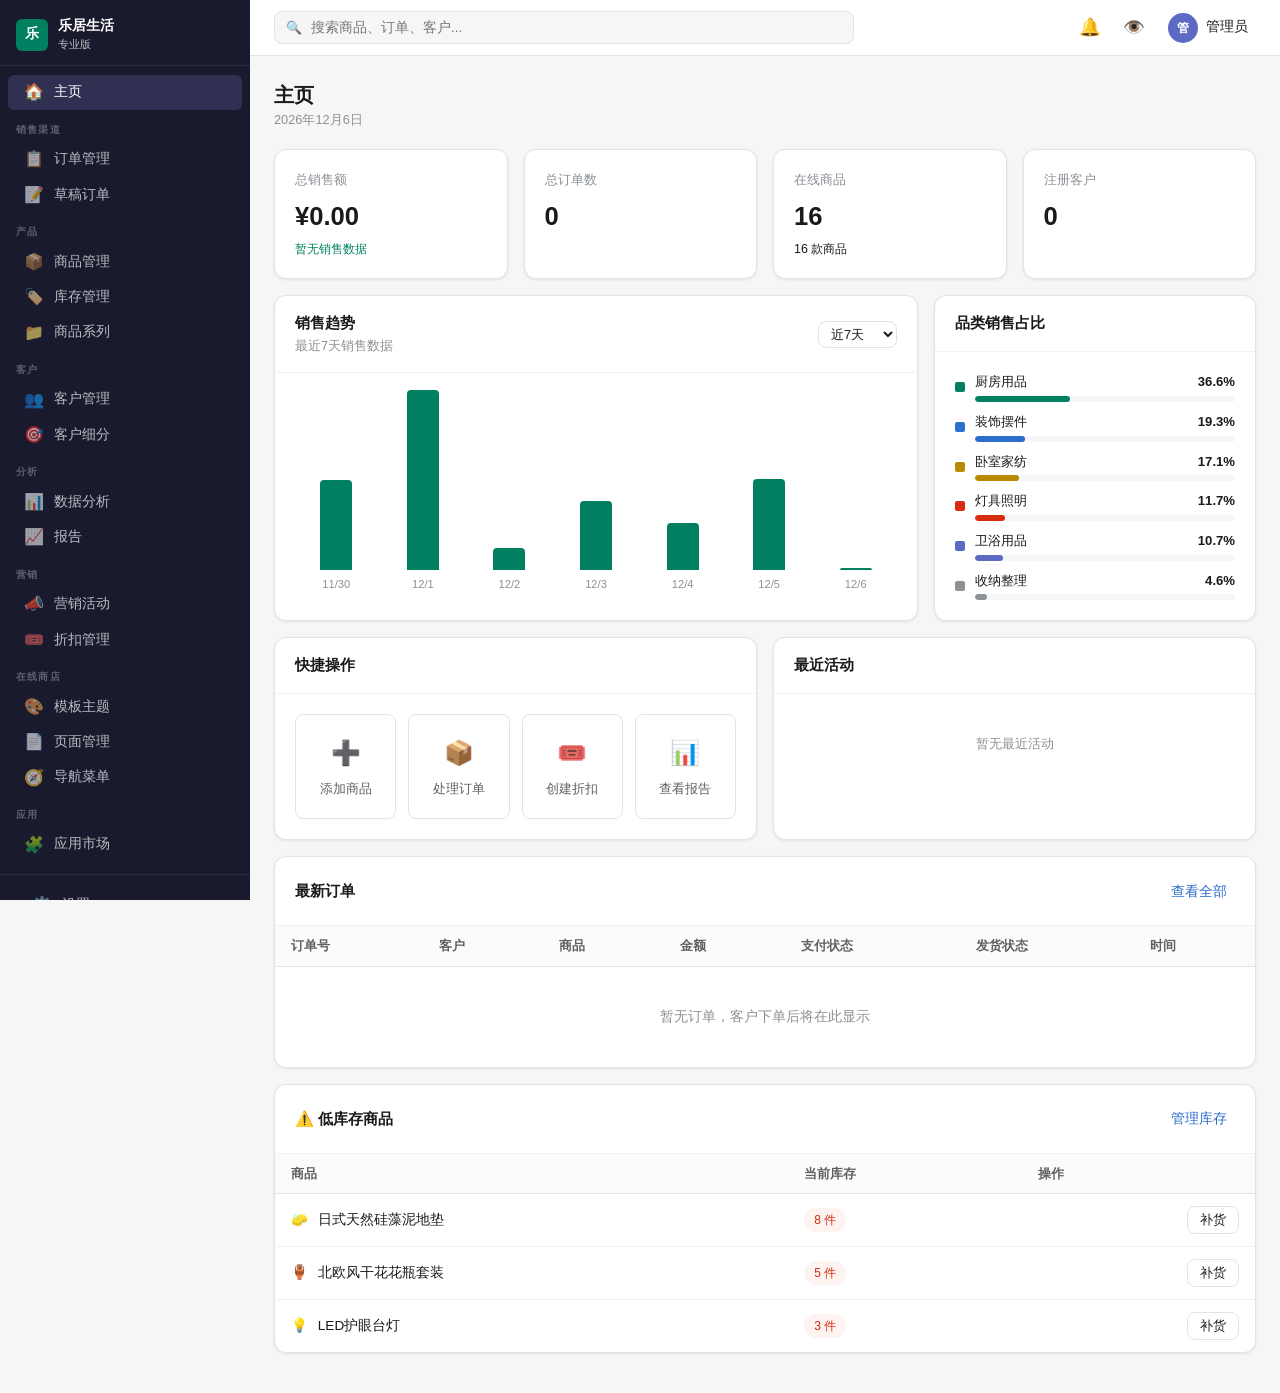
==== commit 46718617: "Build Shopify-style admin dashboard with comprehensive modules Complete redesign of admin panel with" ====
--- a/admin.html
+++ b/admin.html
@@ -8,258 +8,1056 @@
 </head>
 <body>
 
+<!-- 移动端侧边栏遮罩 -->
+<div class="sidebar-overlay" id="sidebarOverlay" onclick="toggleSidebar()"></div>
+
 <div class="admin-layout">
-  <!-- 侧边栏 -->
-  <aside class="admin-sidebar">
-    <div class="sidebar-logo">&#x1F3E0; 乐居<span>后台</span></div>
+  <!-- ==================== 侧边栏 ==================== -->
+  <aside class="admin-sidebar" id="adminSidebar">
+    <div class="sidebar-store" onclick="adminToast('店铺设置开发中')">
+      <div class="store-avatar">乐</div>
+      <div class="store-info">
+        <div class="store-name">乐居生活</div>
+        <div class="store-plan">专业版</div>
+      </div>
+    </div>
+
     <nav class="sidebar-nav">
-      <div class="nav-group-title">概览</div>
-      <div class="nav-item active" onclick="showPage('dashboard')">
-        <span class="icon">&#x1F4CA;</span> <span>数据看板</span>
-      </div>
-
-      <div class="nav-group-title">业务管理</div>
-      <div class="nav-item" onclick="showPage('products')">
-        <span class="icon">&#x1F4E6;</span> <span>商品管理</span>
-      </div>
-      <div class="nav-item" onclick="showPage('orders')">
-        <span class="icon">&#x1F4CB;</span> <span>订单管理</span>
-        <span class="badge" id="orderBadge">0</span>
-      </div>
-      <div class="nav-item" onclick="showPage('users')">
-        <span class="icon">&#x1F465;</span> <span>用户管理</span>
-      </div>
-
-      <div class="nav-group-title">系统</div>
+      <div class="nav-section">
+        <div class="nav-item active" onclick="showPage('dashboard', this)">
+          <span class="nav-icon">🏠</span>
+          <span class="nav-label">主页</span>
+        </div>
+      </div>
+
+      <div class="nav-section">
+        <div class="nav-section-title">销售渠道</div>
+        <div class="nav-item" onclick="showPage('orders', this)">
+          <span class="nav-icon">📋</span>
+          <span class="nav-label">订单管理</span>
+          <span class="nav-badge" id="orderBadge" style="display:none">0</span>
+        </div>
+        <div class="nav-item" onclick="showPage('drafts', this)">
+          <span class="nav-icon">📝</span>
+          <span class="nav-label">草稿订单</span>
+        </div>
+      </div>
+
+      <div class="nav-section">
+        <div class="nav-section-title">产品</div>
+        <div class="nav-item" onclick="showPage('products', this)">
+          <span class="nav-icon">📦</span>
+          <span class="nav-label">商品管理</span>
+        </div>
+        <div class="nav-item" onclick="showPage('inventory', this)">
+          <span class="nav-icon">🏷️</span>
+          <span class="nav-label">库存管理</span>
+        </div>
+        <div class="nav-item" onclick="showPage('collections', this)">
+          <span class="nav-icon">📁</span>
+          <span class="nav-label">商品系列</span>
+        </div>
+      </div>
+
+      <div class="nav-section">
+        <div class="nav-section-title">客户</div>
+        <div class="nav-item" onclick="showPage('customers', this)">
+          <span class="nav-icon">👥</span>
+          <span class="nav-label">客户管理</span>
+        </div>
+        <div class="nav-item" onclick="showPage('segments', this)">
+          <span class="nav-icon">🎯</span>
+          <span class="nav-label">客户细分</span>
+        </div>
+      </div>
+
+      <div class="nav-section">
+        <div class="nav-section-title">分析</div>
+        <div class="nav-item" onclick="showPage('analytics', this)">
+          <span class="nav-icon">📊</span>
+          <span class="nav-label">数据分析</span>
+        </div>
+        <div class="nav-item" onclick="showPage('reports', this)">
+          <span class="nav-icon">📈</span>
+          <span class="nav-label">报告</span>
+        </div>
+      </div>
+
+      <div class="nav-section">
+        <div class="nav-section-title">营销</div>
+        <div class="nav-item" onclick="showPage('marketing', this)">
+          <span class="nav-icon">📣</span>
+          <span class="nav-label">营销活动</span>
+        </div>
+        <div class="nav-item" onclick="showPage('discounts', this)">
+          <span class="nav-icon">🎟️</span>
+          <span class="nav-label">折扣管理</span>
+        </div>
+      </div>
+
+      <div class="nav-section">
+        <div class="nav-section-title">在线商店</div>
+        <div class="nav-item" onclick="showPage('themes', this)">
+          <span class="nav-icon">🎨</span>
+          <span class="nav-label">模板主题</span>
+        </div>
+        <div class="nav-item" onclick="showPage('pages', this)">
+          <span class="nav-icon">📄</span>
+          <span class="nav-label">页面管理</span>
+        </div>
+        <div class="nav-item" onclick="showPage('navigation', this)">
+          <span class="nav-icon">🧭</span>
+          <span class="nav-label">导航菜单</span>
+        </div>
+      </div>
+
+      <div class="nav-section">
+        <div class="nav-section-title">应用</div>
+        <div class="nav-item" onclick="showPage('apps', this)">
+          <span class="nav-icon">🧩</span>
+          <span class="nav-label">应用市场</span>
+        </div>
+      </div>
+    </nav>
+
+    <div class="sidebar-bottom">
+      <div class="nav-item" onclick="showPage('settings', this)">
+        <span class="nav-icon">⚙️</span>
+        <span class="nav-label">设置</span>
+      </div>
       <div class="nav-item" onclick="location.href='store.html'">
-        <span class="icon">&#x1F310;</span> <span>访问前台</span>
-      </div>
-    </nav>
+        <span class="nav-icon">🌐</span>
+        <span class="nav-label">查看在线商店</span>
+      </div>
+    </div>
   </aside>
 
-  <!-- 主内容 -->
+  <!-- ==================== 主内容 ==================== -->
   <div class="admin-main">
-    <header class="admin-header">
-      <h2 id="pageTitle">数据看板</h2>
-      <div class="header-right">
-        <a href="store.html">&#x1F310; 前台首页</a>
-        <div class="admin-avatar">&#x1F464; 管理员</div>
+    <!-- 顶部栏 -->
+    <header class="admin-topbar">
+      <button class="topbar-toggle" onclick="toggleSidebar()">☰</button>
+      <div class="topbar-search">
+        <input type="text" placeholder="搜索商品、订单、客户..." id="globalSearch" onkeyup="handleGlobalSearch(event)">
+      </div>
+      <div class="topbar-right">
+        <button class="topbar-btn" title="通知" onclick="adminToast('暂无新通知')">
+          🔔
+          <span class="dot" id="notifDot" style="display:none"></span>
+        </button>
+        <button class="topbar-btn" title="访问商店" onclick="location.href='store.html'">👁️</button>
+        <div class="topbar-user" onclick="adminToast('账户设置开发中')">
+          <div class="topbar-user-avatar">管</div>
+          <span class="topbar-user-name">管理员</span>
+        </div>
       </div>
     </header>
 
     <div class="admin-content">
       <!-- ==================== 数据看板 ==================== -->
       <div id="page-dashboard">
+        <div class="page-header">
+          <div>
+            <h1>主页</h1>
+            <p class="text-muted text-sm" id="dashboardDate"></p>
+          </div>
+        </div>
+
         <!-- 统计卡片 -->
-        <div class="stats-grid">
+        <div class="stats-row">
           <div class="stat-card">
-            <div class="stat-info">
-              <h3>今日销售额</h3>
-              <div class="number" id="statSales">¥0</div>
-              <div class="trend trend-up" id="statSalesTrend"></div>
-            </div>
-            <div class="stat-icon blue">&#x1F4B0;</div>
+            <div class="stat-label">总销售额</div>
+            <div class="stat-value" id="statSales">¥0.00</div>
+            <div class="stat-change up" id="statSalesChange">↑ 与昨日持平</div>
           </div>
           <div class="stat-card">
-            <div class="stat-info">
-              <h3>今日订单</h3>
-              <div class="number" id="statOrders">0</div>
-              <div class="trend trend-up" id="statOrdersTrend"></div>
-            </div>
-            <div class="stat-icon green">&#x1F4E6;</div>
+            <div class="stat-label">总订单数</div>
+            <div class="stat-value" id="statOrders">0</div>
+            <div class="stat-change up" id="statOrdersChange"></div>
           </div>
           <div class="stat-card">
-            <div class="stat-info">
-              <h3>注册用户</h3>
-              <div class="number" id="statUsers">0</div>
-              <div class="trend trend-up" id="statUsersTrend"></div>
-            </div>
-            <div class="stat-icon orange">&#x1F465;</div>
+            <div class="stat-label">在线商品</div>
+            <div class="stat-value" id="statProducts">0</div>
+            <div class="stat-change" id="statProductsChange"></div>
           </div>
           <div class="stat-card">
-            <div class="stat-info">
-              <h3>在售商品</h3>
-              <div class="number" id="statProducts">0</div>
-              <div class="trend" id="statProductsTrend"></div>
-            </div>
-            <div class="stat-icon purple">&#x1F6CD;&#xFE0F;</div>
-          </div>
-        </div>
-
-        <!-- 图表 -->
-        <div class="charts-grid">
-          <div class="chart-card">
-            <h3>
-              近7日销售趋势
-              <select onchange="updateSalesChart(this.value)">
-                <option value="7">近7天</option>
-                <option value="30">近30天</option>
-              </select>
-            </h3>
-            <div class="bar-chart" id="salesChart"></div>
-          </div>
-          <div class="chart-card">
-            <h3>品类销售占比</h3>
-            <div class="pie-chart" id="categoryChart"></div>
+            <div class="stat-label">注册客户</div>
+            <div class="stat-value" id="statUsers">0</div>
+            <div class="stat-change up" id="statUsersChange"></div>
+          </div>
+        </div>
+
+        <!-- 图表区 -->
+        <div class="sb-grid-2-1">
+          <div class="sb-card">
+            <div class="sb-card-header">
+              <div>
+                <h2>销售趋势</h2>
+                <span class="text-muted text-sm">最近7天销售数据</span>
+              </div>
+              <div>
+                <select class="sb-select" style="width:auto;padding:4px 8px;font-size:.8rem" onchange="updateSalesChart(this.value)">
+                  <option value="7">近7天</option>
+                  <option value="30">近30天</option>
+                </select>
+              </div>
+            </div>
+            <div class="sb-card-body">
+              <div class="bar-chart" id="salesChart"></div>
+            </div>
+          </div>
+
+          <div>
+            <div class="sb-card">
+              <div class="sb-card-header">
+                <h2>品类销售占比</h2>
+              </div>
+              <div class="sb-card-body">
+                <div class="pie-list" id="categoryChart"></div>
+              </div>
+            </div>
+          </div>
+        </div>
+
+        <!-- 快捷操作 + 最近活动 -->
+        <div class="sb-grid-2">
+          <div class="sb-card">
+            <div class="sb-card-header"><h2>快捷操作</h2></div>
+            <div class="sb-card-body">
+              <div class="quick-actions">
+                <div class="quick-action-card" onclick="showPage('products', document.querySelector('[onclick*=products]'))">
+                  <span class="qa-icon">➕</span>
+                  <span class="qa-label">添加商品</span>
+                </div>
+                <div class="quick-action-card" onclick="showPage('orders', document.querySelector('[onclick*=orders]'))">
+                  <span class="qa-icon">📦</span>
+                  <span class="qa-label">处理订单</span>
+                </div>
+                <div class="quick-action-card" onclick="showPage('discounts', document.querySelector('[onclick*=discounts]'))">
+                  <span class="qa-icon">🎟️</span>
+                  <span class="qa-label">创建折扣</span>
+                </div>
+                <div class="quick-action-card" onclick="showPage('analytics', document.querySelector('[onclick*=analytics]'))">
+                  <span class="qa-icon">📊</span>
+                  <span class="qa-label">查看报告</span>
+                </div>
+              </div>
+            </div>
+          </div>
+
+          <div class="sb-card">
+            <div class="sb-card-header"><h2>最近活动</h2></div>
+            <div class="sb-card-body">
+              <div class="sb-timeline" id="recentActivity"></div>
+            </div>
           </div>
         </div>
 
         <!-- 最新订单 -->
-        <div class="table-card">
-          <div class="table-header">
-            <h3>最新订单</h3>
-            <button class="admin-btn admin-btn-outline admin-btn-sm" onclick="showPage('orders')">查看全部</button>
-          </div>
-          <table class="admin-table">
-            <thead>
-              <tr>
-                <th>订单号</th>
-                <th>客户</th>
-                <th>商品数</th>
-                <th>金额</th>
-                <th>状态</th>
-                <th>时间</th>
-              </tr>
-            </thead>
-            <tbody id="recentOrders"></tbody>
-          </table>
+        <div class="sb-card">
+          <div class="sb-card-header">
+            <h2>最新订单</h2>
+            <button class="sb-btn sb-btn-plain" onclick="showPage('orders', document.querySelector('[onclick*=orders]'))">查看全部</button>
+          </div>
+          <div class="sb-card-body no-pad">
+            <div class="sb-table-responsive">
+              <table class="sb-table">
+                <thead>
+                  <tr>
+                    <th>订单号</th>
+                    <th>客户</th>
+                    <th>商品</th>
+                    <th>金额</th>
+                    <th>支付状态</th>
+                    <th>发货状态</th>
+                    <th>时间</th>
+                  </tr>
+                </thead>
+                <tbody id="dashRecentOrders"></tbody>
+              </table>
+            </div>
+          </div>
+        </div>
+
+        <!-- 低库存提醒 -->
+        <div class="sb-card" id="lowStockCard" style="display:none">
+          <div class="sb-card-header">
+            <h2>⚠️ 低库存商品</h2>
+            <button class="sb-btn sb-btn-plain" onclick="showPage('inventory', document.querySelector('[onclick*=inventory]'))">管理库存</button>
+          </div>
+          <div class="sb-card-body no-pad">
+            <table class="sb-table">
+              <thead><tr><th>商品</th><th>当前库存</th><th>操作</th></tr></thead>
+              <tbody id="lowStockBody"></tbody>
+            </table>
+          </div>
+        </div>
+      </div>
+      <!-- ==================== 订单管理 ==================== -->
+      <div id="page-orders" style="display:none">
+        <div class="page-header">
+          <h1>订单管理</h1>
+          <div class="page-header-actions">
+            <button class="sb-btn sb-btn-secondary" onclick="exportOrders()">导出</button>
+            <button class="sb-btn sb-btn-primary" onclick="adminToast('手动创建订单功能开发中')">创建订单</button>
+          </div>
+        </div>
+
+        <!-- 订单状态标签页 -->
+        <div class="sb-card">
+          <div class="sb-tabs" id="orderTabs">
+            <button class="sb-tab active" onclick="filterOrderTab('all', this)">全部</button>
+            <button class="sb-tab" onclick="filterOrderTab('待支付', this)">待支付</button>
+            <button class="sb-tab" onclick="filterOrderTab('已支付', this)">已支付</button>
+            <button class="sb-tab" onclick="filterOrderTab('已发货', this)">已发货</button>
+            <button class="sb-tab" onclick="filterOrderTab('已完成', this)">已完成</button>
+            <button class="sb-tab" onclick="filterOrderTab('已取消', this)">已取消</button>
+          </div>
+
+          <div class="sb-filters">
+            <div class="sb-filter-search">
+              <input type="text" placeholder="搜索订单号、客户名称..." id="orderSearch" oninput="renderOrderTable()">
+            </div>
+            <button class="sb-filter-btn" onclick="adminToast('高级筛选开发中')">📅 日期范围</button>
+            <button class="sb-filter-btn" onclick="adminToast('排序功能开发中')">↕️ 排序</button>
+          </div>
+
+          <div class="sb-card-body no-pad">
+            <div class="sb-table-responsive">
+              <table class="sb-table">
+                <thead>
+                  <tr>
+                    <th class="checkbox-cell"><input type="checkbox" onclick="toggleAllOrders(this)"></th>
+                    <th>订单号</th>
+                    <th>日期</th>
+                    <th>客户</th>
+                    <th>商品</th>
+                    <th>合计</th>
+                    <th>支付状态</th>
+                    <th>发货状态</th>
+                    <th class="actions-cell">操作</th>
+                  </tr>
+                </thead>
+                <tbody id="orderTableBody"></tbody>
+              </table>
+            </div>
+            <div class="sb-empty" id="orderEmpty" style="display:none">
+              <div class="sb-empty-icon">📋</div>
+              <div class="sb-empty-title">暂无订单</div>
+              <div class="sb-empty-desc">当客户在您的商店下单后，订单将显示在这里</div>
+            </div>
+          </div>
+
+          <div class="sb-card-footer" id="orderPagination" style="display:none">
+            <span class="text-sm text-muted" id="orderCountInfo"></span>
+            <div class="sb-pagination" id="orderPages"></div>
+          </div>
+        </div>
+      </div>
+
+      <!-- ==================== 草稿订单 ==================== -->
+      <div id="page-drafts" style="display:none">
+        <div class="page-header">
+          <h1>草稿订单</h1>
+          <button class="sb-btn sb-btn-primary" onclick="adminToast('创建草稿订单功能开发中')">创建草稿订单</button>
+        </div>
+        <div class="sb-card">
+          <div class="sb-card-body">
+            <div class="sb-empty">
+              <div class="sb-empty-icon">📝</div>
+              <div class="sb-empty-title">暂无草稿订单</div>
+              <div class="sb-empty-desc">草稿订单适合电话下单或手动创建订单场景</div>
+              <button class="sb-btn sb-btn-primary" onclick="adminToast('创建草稿订单功能开发中')">创建草稿订单</button>
+            </div>
+          </div>
         </div>
       </div>
 
       <!-- ==================== 商品管理 ==================== -->
       <div id="page-products" style="display:none">
-        <div class="table-card">
-          <div class="table-header">
-            <h3>商品列表 (<span id="productTotal">0</span>)</h3>
-            <div class="table-actions">
-              <input type="text" class="table-search" placeholder="搜索商品名称..." id="productSearch" oninput="renderProductTable()">
-              <button class="admin-btn admin-btn-primary" onclick="openProductModal()">+ 新增商品</button>
-            </div>
-          </div>
-          <table class="admin-table">
-            <thead>
-              <tr>
-                <th>ID</th>
-                <th>商品</th>
-                <th>分类</th>
-                <th>价格</th>
-                <th>库存</th>
-                <th>状态</th>
-                <th>操作</th>
-              </tr>
-            </thead>
-            <tbody id="productTableBody"></tbody>
-          </table>
-        </div>
-      </div>
-
-      <!-- ==================== 订单管理 ==================== -->
-      <div id="page-orders" style="display:none">
-        <div class="stats-grid" style="grid-template-columns:repeat(4,1fr);margin-bottom:20px">
-          <div class="stat-card" style="cursor:pointer" onclick="filterOrderStatus('')">
-            <div class="stat-info"><h3>全部订单</h3><div class="number" id="orderAll">0</div></div>
-          </div>
-          <div class="stat-card" style="cursor:pointer" onclick="filterOrderStatus('待支付')">
-            <div class="stat-info"><h3>待支付</h3><div class="number" id="orderPending">0</div></div>
-            <div class="stat-icon orange">&#x23F3;</div>
-          </div>
-          <div class="stat-card" style="cursor:pointer" onclick="filterOrderStatus('已发货')">
-            <div class="stat-info"><h3>已发货</h3><div class="number" id="orderShipped">0</div></div>
-            <div class="stat-icon blue">&#x1F69A;</div>
-          </div>
-          <div class="stat-card" style="cursor:pointer" onclick="filterOrderStatus('已完成')">
-            <div class="stat-info"><h3>已完成</h3><div class="number" id="orderDone">0</div></div>
-            <div class="stat-icon green">&#x2705;</div>
-          </div>
-        </div>
-
-        <div class="table-card">
-          <div class="table-header">
-            <h3>订单列表</h3>
-            <div class="table-actions">
-              <input type="text" class="table-search" placeholder="搜索订单号/客户..." id="orderSearch" oninput="renderOrderTable()">
-            </div>
-          </div>
-          <table class="admin-table">
-            <thead>
-              <tr>
-                <th>订单号</th>
-                <th>客户</th>
-                <th>收货人</th>
-                <th>商品</th>
-                <th>金额</th>
-                <th>支付方式</th>
-                <th>状态</th>
-                <th>时间</th>
-                <th>操作</th>
-              </tr>
-            </thead>
-            <tbody id="orderTableBody"></tbody>
-          </table>
-          <div class="empty-state" id="orderEmpty" style="display:none">
-            <div class="icon">&#x1F4CB;</div>
-            <p>暂无订单数据</p>
-          </div>
-        </div>
-      </div>
-
-      <!-- ==================== 用户管理 ==================== -->
-      <div id="page-users" style="display:none">
-        <div class="table-card">
-          <div class="table-header">
-            <h3>用户列表 (<span id="userTotal">0</span>)</h3>
-            <div class="table-actions">
-              <input type="text" class="table-search" placeholder="搜索用户..." id="userSearch" oninput="renderUserTable()">
-            </div>
-          </div>
-          <table class="admin-table">
-            <thead>
-              <tr>
-                <th>#</th>
-                <th>昵称</th>
-                <th>手机号</th>
-                <th>邮箱</th>
-                <th>订单数</th>
-                <th>消费总额</th>
-                <th>操作</th>
-              </tr>
-            </thead>
-            <tbody id="userTableBody"></tbody>
-          </table>
-          <div class="empty-state" id="userEmpty" style="display:none">
-            <div class="icon">&#x1F465;</div>
-            <p>暂无注册用户</p>
-          </div>
-        </div>
-      </div>
-
+        <div class="page-header">
+          <h1>商品管理</h1>
+          <div class="page-header-actions">
+            <button class="sb-btn sb-btn-secondary" onclick="adminToast('导入功能开发中')">导入</button>
+            <button class="sb-btn sb-btn-secondary" onclick="exportProducts()">导出</button>
+            <button class="sb-btn sb-btn-primary" onclick="openProductModal()">添加商品</button>
+          </div>
+        </div>
+
+        <div class="sb-card">
+          <div class="sb-tabs" id="productTabs">
+            <button class="sb-tab active" onclick="filterProductTab('all', this)">全部</button>
+            <button class="sb-tab" onclick="filterProductTab('active', this)">已上架</button>
+            <button class="sb-tab" onclick="filterProductTab('draft', this)">草稿</button>
+            <button class="sb-tab" onclick="filterProductTab('archived', this)">已归档</button>
+          </div>
+
+          <div class="sb-filters">
+            <div class="sb-filter-search">
+              <input type="text" placeholder="搜索商品..." id="productSearch" oninput="renderProductTable()">
+            </div>
+            <select class="sb-select" style="width:auto;padding:6px 10px;font-size:.82rem" id="productCatFilter" onchange="renderProductTable()">
+              <option value="">全部分类</option>
+              <option value="kitchen">厨房用品</option>
+              <option value="bedroom">卧室家纺</option>
+              <option value="bathroom">卫浴用品</option>
+              <option value="decor">装饰摆件</option>
+              <option value="storage">收纳整理</option>
+              <option value="lighting">灯具照明</option>
+            </select>
+            <button class="sb-filter-btn" onclick="adminToast('更多筛选开发中')">更多筛选</button>
+          </div>
+
+          <div class="sb-card-body no-pad">
+            <div class="sb-table-responsive">
+              <table class="sb-table">
+                <thead>
+                  <tr>
+                    <th class="checkbox-cell"><input type="checkbox" onclick="toggleAllProducts(this)"></th>
+                    <th></th>
+                    <th>商品名称</th>
+                    <th>状态</th>
+                    <th>库存</th>
+                    <th>分类</th>
+                    <th>售价</th>
+                    <th class="actions-cell">操作</th>
+                  </tr>
+                </thead>
+                <tbody id="productTableBody"></tbody>
+              </table>
+            </div>
+          </div>
+
+          <div class="sb-card-footer">
+            <span class="text-sm text-muted"><span id="productTotal">0</span> 件商品</span>
+          </div>
+        </div>
+      </div>
+
+      <!-- ==================== 库存管理 ==================== -->
+      <div id="page-inventory" style="display:none">
+        <div class="page-header">
+          <h1>库存管理</h1>
+          <button class="sb-btn sb-btn-secondary" onclick="adminToast('批量更新库存开发中')">批量更新</button>
+        </div>
+
+        <div class="sb-banner sb-banner-info">
+          💡 库存不足10件的商品将标记为低库存状态，建议及时补货
+        </div>
+
+        <div class="sb-card">
+          <div class="sb-filters">
+            <div class="sb-filter-search">
+              <input type="text" placeholder="搜索商品..." id="inventorySearch" oninput="renderInventoryTable()">
+            </div>
+            <button class="sb-filter-btn" id="lowStockFilter" onclick="toggleLowStockFilter()">⚠️ 仅显示低库存</button>
+          </div>
+          <div class="sb-card-body no-pad">
+            <div class="sb-table-responsive">
+              <table class="sb-table">
+                <thead>
+                  <tr>
+                    <th>商品</th>
+                    <th>SKU</th>
+                    <th>分类</th>
+                    <th>当前库存</th>
+                    <th>状态</th>
+                    <th class="actions-cell">操作</th>
+                  </tr>
+                </thead>
+                <tbody id="inventoryTableBody"></tbody>
+              </table>
+            </div>
+          </div>
+        </div>
+      </div>
+
+      <!-- ==================== 商品系列 ==================== -->
+      <div id="page-collections" style="display:none">
+        <div class="page-header">
+          <h1>商品系列</h1>
+          <button class="sb-btn sb-btn-primary" onclick="adminToast('创建商品系列功能开发中')">创建系列</button>
+        </div>
+        <div class="sb-card">
+          <div class="sb-card-body no-pad">
+            <table class="sb-table">
+              <thead><tr><th>系列名称</th><th>商品数量</th><th>状态</th><th class="actions-cell">操作</th></tr></thead>
+              <tbody id="collectionsBody"></tbody>
+            </table>
+          </div>
+        </div>
+      </div>
+
+      <!-- ==================== 客户管理 ==================== -->
+      <div id="page-customers" style="display:none">
+        <div class="page-header">
+          <h1>客户管理</h1>
+          <div class="page-header-actions">
+            <button class="sb-btn sb-btn-secondary" onclick="exportCustomers()">导出</button>
+            <button class="sb-btn sb-btn-primary" onclick="adminToast('添加客户功能开发中')">添加客户</button>
+          </div>
+        </div>
+
+        <div class="sb-card">
+          <div class="sb-filters">
+            <div class="sb-filter-search">
+              <input type="text" placeholder="搜索客户名称、手机号、邮箱..." id="customerSearch" oninput="renderCustomerTable()">
+            </div>
+          </div>
+          <div class="sb-card-body no-pad">
+            <div class="sb-table-responsive">
+              <table class="sb-table">
+                <thead>
+                  <tr>
+                    <th class="checkbox-cell"><input type="checkbox"></th>
+                    <th>客户</th>
+                    <th>手机号</th>
+                    <th>邮箱</th>
+                    <th>订单数</th>
+                    <th>消费金额</th>
+                    <th>注册时间</th>
+                    <th class="actions-cell">操作</th>
+                  </tr>
+                </thead>
+                <tbody id="customerTableBody"></tbody>
+              </table>
+            </div>
+            <div class="sb-empty" id="customerEmpty" style="display:none">
+              <div class="sb-empty-icon">👥</div>
+              <div class="sb-empty-title">暂无客户</div>
+              <div class="sb-empty-desc">客户注册或下单后将自动出现在这里</div>
+            </div>
+          </div>
+          <div class="sb-card-footer">
+            <span class="text-sm text-muted"><span id="customerTotal">0</span> 位客户</span>
+          </div>
+        </div>
+      </div>
+
+      <!-- ==================== 客户细分 ==================== -->
+      <div id="page-segments" style="display:none">
+        <div class="page-header">
+          <h1>客户细分</h1>
+          <button class="sb-btn sb-btn-primary" onclick="adminToast('创建细分功能开发中')">创建细分</button>
+        </div>
+        <div class="sb-grid-3" id="segmentCards"></div>
+      </div>
+      <!-- ==================== 数据分析 ==================== -->
+      <div id="page-analytics" style="display:none">
+        <div class="page-header">
+          <h1>数据分析</h1>
+          <div class="page-header-actions">
+            <select class="sb-select" style="width:auto;padding:6px 10px;font-size:.82rem" id="analyticsPeriod" onchange="renderAnalytics()">
+              <option value="7">近7天</option>
+              <option value="30">近30天</option>
+              <option value="90">近90天</option>
+            </select>
+          </div>
+        </div>
+
+        <div class="stats-row">
+          <div class="stat-card">
+            <div class="stat-label">总销售额</div>
+            <div class="stat-value" id="anaTotalSales">¥0</div>
+            <div class="sb-progress mt-8"><div class="sb-progress-bar" style="width:65%"></div></div>
+          </div>
+          <div class="stat-card">
+            <div class="stat-label">订单数量</div>
+            <div class="stat-value" id="anaTotalOrders">0</div>
+            <div class="sb-progress mt-8"><div class="sb-progress-bar" style="width:45%"></div></div>
+          </div>
+          <div class="stat-card">
+            <div class="stat-label">平均订单金额</div>
+            <div class="stat-value" id="anaAvgOrder">¥0</div>
+            <div class="sb-progress mt-8"><div class="sb-progress-bar" style="width:55%"></div></div>
+          </div>
+          <div class="stat-card">
+            <div class="stat-label">转化率</div>
+            <div class="stat-value" id="anaConversion">0%</div>
+            <div class="sb-progress mt-8"><div class="sb-progress-bar" style="width:35%"></div></div>
+          </div>
+        </div>
+
+        <div class="sb-grid-2">
+          <div class="sb-card">
+            <div class="sb-card-header"><h2>销售趋势</h2></div>
+            <div class="sb-card-body">
+              <div class="bar-chart" id="analyticsSalesChart" style="height:240px"></div>
+            </div>
+          </div>
+          <div class="sb-card">
+            <div class="sb-card-header"><h2>热销商品 TOP 5</h2></div>
+            <div class="sb-card-body">
+              <div id="topProductsList"></div>
+            </div>
+          </div>
+        </div>
+
+        <div class="sb-card">
+          <div class="sb-card-header"><h2>销售明细</h2></div>
+          <div class="sb-card-body no-pad">
+            <table class="sb-table">
+              <thead>
+                <tr>
+                  <th>日期</th>
+                  <th>订单数</th>
+                  <th>销售额</th>
+                  <th>平均单价</th>
+                  <th>趋势</th>
+                </tr>
+              </thead>
+              <tbody id="analyticsDetailBody"></tbody>
+            </table>
+          </div>
+        </div>
+      </div>
+
+      <!-- ==================== 报告 ==================== -->
+      <div id="page-reports" style="display:none">
+        <div class="page-header"><h1>报告</h1></div>
+        <div class="sb-grid-2">
+          <div class="sb-card" style="cursor:pointer" onclick="showPage('analytics', document.querySelector('[onclick*=analytics]'))">
+            <div class="sb-card-body" style="text-align:center;padding:40px">
+              <div style="font-size:2.5rem;margin-bottom:12px">📊</div>
+              <h3 style="font-weight:600;margin-bottom:4px">销售报告</h3>
+              <p class="text-muted text-sm">查看销售趋势和详细分析</p>
+            </div>
+          </div>
+          <div class="sb-card" style="cursor:pointer" onclick="adminToast('访客报告开发中')">
+            <div class="sb-card-body" style="text-align:center;padding:40px">
+              <div style="font-size:2.5rem;margin-bottom:12px">👁️</div>
+              <h3 style="font-weight:600;margin-bottom:4px">访客报告</h3>
+              <p class="text-muted text-sm">了解流量来源和用户行为</p>
+            </div>
+          </div>
+          <div class="sb-card" style="cursor:pointer" onclick="adminToast('库存报告开发中')">
+            <div class="sb-card-body" style="text-align:center;padding:40px">
+              <div style="font-size:2.5rem;margin-bottom:12px">📦</div>
+              <h3 style="font-weight:600;margin-bottom:4px">库存报告</h3>
+              <p class="text-muted text-sm">监控库存水平和补货建议</p>
+            </div>
+          </div>
+          <div class="sb-card" style="cursor:pointer" onclick="adminToast('财务报告开发中')">
+            <div class="sb-card-body" style="text-align:center;padding:40px">
+              <div style="font-size:2.5rem;margin-bottom:12px">💰</div>
+              <h3 style="font-weight:600;margin-bottom:4px">财务报告</h3>
+              <p class="text-muted text-sm">收入、退款和税费概览</p>
+            </div>
+          </div>
+        </div>
+      </div>
+
+      <!-- ==================== 营销活动 ==================== -->
+      <div id="page-marketing" style="display:none">
+        <div class="page-header">
+          <h1>营销活动</h1>
+          <button class="sb-btn sb-btn-primary" onclick="adminToast('创建活动功能开发中')">创建活动</button>
+        </div>
+
+        <div class="sb-banner sb-banner-success">
+          🎉 利用营销活动提升销售额，吸引更多客户到您的店铺
+        </div>
+
+        <div class="sb-grid-3">
+          <div class="sb-card" style="cursor:pointer" onclick="adminToast('邮件营销开发中')">
+            <div class="sb-card-body" style="text-align:center;padding:30px">
+              <div style="font-size:2rem;margin-bottom:8px">📧</div>
+              <h3 style="font-weight:600;margin-bottom:4px;font-size:.9rem">邮件营销</h3>
+              <p class="text-muted text-sm">发送促销邮件给客户</p>
+            </div>
+          </div>
+          <div class="sb-card" style="cursor:pointer" onclick="adminToast('短信营销开发中')">
+            <div class="sb-card-body" style="text-align:center;padding:30px">
+              <div style="font-size:2rem;margin-bottom:8px">💬</div>
+              <h3 style="font-weight:600;margin-bottom:4px;font-size:.9rem">短信营销</h3>
+              <p class="text-muted text-sm">短信通知和促销推送</p>
+            </div>
+          </div>
+          <div class="sb-card" style="cursor:pointer" onclick="showPage('discounts', document.querySelector('[onclick*=discounts]'))">
+            <div class="sb-card-body" style="text-align:center;padding:30px">
+              <div style="font-size:2rem;margin-bottom:8px">🎟️</div>
+              <h3 style="font-weight:600;margin-bottom:4px;font-size:.9rem">折扣活动</h3>
+              <p class="text-muted text-sm">创建折扣码和自动折扣</p>
+            </div>
+          </div>
+        </div>
+      </div>
+
+      <!-- ==================== 折扣管理 ==================== -->
+      <div id="page-discounts" style="display:none">
+        <div class="page-header">
+          <h1>折扣管理</h1>
+          <div class="page-header-actions">
+            <button class="sb-btn sb-btn-primary" onclick="openDiscountModal()">创建折扣</button>
+          </div>
+        </div>
+
+        <div class="sb-card">
+          <div class="sb-tabs">
+            <button class="sb-tab active" onclick="filterDiscountTab('all', this)">全部</button>
+            <button class="sb-tab" onclick="filterDiscountTab('active', this)">生效中</button>
+            <button class="sb-tab" onclick="filterDiscountTab('scheduled', this)">计划中</button>
+            <button class="sb-tab" onclick="filterDiscountTab('expired', this)">已过期</button>
+          </div>
+          <div class="sb-card-body no-pad">
+            <div class="sb-table-responsive">
+              <table class="sb-table">
+                <thead>
+                  <tr>
+                    <th>折扣码</th>
+                    <th>类型</th>
+                    <th>折扣</th>
+                    <th>使用次数</th>
+                    <th>状态</th>
+                    <th class="actions-cell">操作</th>
+                  </tr>
+                </thead>
+                <tbody id="discountTableBody"></tbody>
+              </table>
+            </div>
+          </div>
+        </div>
+      </div>
+
+      <!-- ==================== 模板主题 ==================== -->
+      <div id="page-themes" style="display:none">
+        <div class="page-header">
+          <h1>模板主题</h1>
+          <button class="sb-btn sb-btn-secondary" onclick="adminToast('主题商店开发中')">浏览主题商店</button>
+        </div>
+
+        <div class="sb-card">
+          <div class="sb-card-header">
+            <div>
+              <h2>当前主题</h2>
+              <span class="text-sm text-muted">乐居经典 · 版本 2.0</span>
+            </div>
+            <div style="display:flex;gap:8px">
+              <button class="sb-btn sb-btn-secondary" onclick="adminToast('自定义主题开发中')">自定义</button>
+              <button class="sb-btn sb-btn-secondary" onclick="location.href='store.html'">预览</button>
+            </div>
+          </div>
+          <div class="sb-card-body">
+            <div style="background:var(--sb-bg);border-radius:8px;padding:40px;text-align:center">
+              <div style="font-size:4rem;margin-bottom:12px">🎨</div>
+              <h3 style="font-weight:600;margin-bottom:8px">乐居经典主题</h3>
+              <p class="text-muted text-sm">简约现代的家居电商主题，支持响应式布局</p>
+              <div style="margin-top:16px;display:flex;gap:8px;justify-content:center">
+                <span class="sb-badge sb-badge-success"><span class="sb-badge-dot"></span> 已发布</span>
+                <span class="sb-badge sb-badge-info">响应式</span>
+              </div>
+            </div>
+          </div>
+        </div>
+
+        <div class="sb-card">
+          <div class="sb-card-header"><h2>主题库</h2></div>
+          <div class="sb-card-body">
+            <div class="sb-grid-3">
+              <div style="border:1px solid var(--sb-border);border-radius:8px;overflow:hidden">
+                <div style="background:#f0f0f0;padding:40px;text-align:center;font-size:3rem">🌿</div>
+                <div style="padding:16px">
+                  <h4 style="font-weight:600;font-size:.9rem">自然清新</h4>
+                  <p class="text-muted text-sm">清新自然风格，适合家居园艺</p>
+                  <button class="sb-btn sb-btn-secondary sb-btn-sm mt-8" onclick="adminToast('主题安装开发中')">安装</button>
+                </div>
+              </div>
+              <div style="border:1px solid var(--sb-border);border-radius:8px;overflow:hidden">
+                <div style="background:#2a2a2a;padding:40px;text-align:center;font-size:3rem">✨</div>
+                <div style="padding:16px">
+                  <h4 style="font-weight:600;font-size:.9rem">暗黑奢华</h4>
+                  <p class="text-muted text-sm">高端暗色系，适合轻奢品牌</p>
+                  <button class="sb-btn sb-btn-secondary sb-btn-sm mt-8" onclick="adminToast('主题安装开发中')">安装</button>
+                </div>
+              </div>
+              <div style="border:1px solid var(--sb-border);border-radius:8px;overflow:hidden">
+                <div style="background:#fdf2e9;padding:40px;text-align:center;font-size:3rem">🏖️</div>
+                <div style="padding:16px">
+                  <h4 style="font-weight:600;font-size:.9rem">阳光海岸</h4>
+                  <p class="text-muted text-sm">温暖色调，适合家居生活类</p>
+                  <button class="sb-btn sb-btn-secondary sb-btn-sm mt-8" onclick="adminToast('主题安装开发中')">安装</button>
+                </div>
+              </div>
+            </div>
+          </div>
+        </div>
+      </div>
+
+      <!-- ==================== 页面管理 ==================== -->
+      <div id="page-pages" style="display:none">
+        <div class="page-header">
+          <h1>页面管理</h1>
+          <button class="sb-btn sb-btn-primary" onclick="adminToast('创建页面功能开发中')">添加页面</button>
+        </div>
+        <div class="sb-card">
+          <div class="sb-card-body no-pad">
+            <table class="sb-table">
+              <thead><tr><th>页面标题</th><th>状态</th><th>创建时间</th><th class="actions-cell">操作</th></tr></thead>
+              <tbody>
+                <tr>
+                  <td><strong>首页</strong></td>
+                  <td><span class="sb-badge sb-badge-success"><span class="sb-badge-dot"></span> 已发布</span></td>
+                  <td class="text-muted">2024-01-01</td>
+                  <td class="actions-cell"><button class="sb-btn-icon" onclick="location.href='store.html'">👁️</button></td>
+                </tr>
+                <tr>
+                  <td><strong>商品列表</strong></td>
+                  <td><span class="sb-badge sb-badge-success"><span class="sb-badge-dot"></span> 已发布</span></td>
+                  <td class="text-muted">2024-01-01</td>
+                  <td class="actions-cell"><button class="sb-btn-icon" onclick="location.href='products.html'">👁️</button></td>
+                </tr>
+                <tr>
+                  <td><strong>购物车</strong></td>
+                  <td><span class="sb-badge sb-badge-success"><span class="sb-badge-dot"></span> 已发布</span></td>
+                  <td class="text-muted">2024-01-01</td>
+                  <td class="actions-cell"><button class="sb-btn-icon" onclick="location.href='cart.html'">👁️</button></td>
+                </tr>
+                <tr>
+                  <td><strong>结算页</strong></td>
+                  <td><span class="sb-badge sb-badge-success"><span class="sb-badge-dot"></span> 已发布</span></td>
+                  <td class="text-muted">2024-01-01</td>
+                  <td class="actions-cell"><button class="sb-btn-icon" onclick="location.href='checkout.html'">👁️</button></td>
+                </tr>
+                <tr>
+                  <td><strong>登录/注册</strong></td>
+                  <td><span class="sb-badge sb-badge-success"><span class="sb-badge-dot"></span> 已发布</span></td>
+                  <td class="text-muted">2024-01-01</td>
+                  <td class="actions-cell"><button class="sb-btn-icon" onclick="location.href='login.html'">👁️</button></td>
+                </tr>
+              </tbody>
+            </table>
+          </div>
+        </div>
+      </div>
+
+      <!-- ==================== 导航菜单 ==================== -->
+      <div id="page-navigation" style="display:none">
+        <div class="page-header">
+          <h1>导航菜单</h1>
+          <button class="sb-btn sb-btn-primary" onclick="adminToast('添加菜单功能开发中')">添加菜单</button>
+        </div>
+        <div class="sb-card">
+          <div class="sb-card-header"><h2>主导航</h2></div>
+          <div class="sb-card-body">
+            <div style="display:flex;flex-direction:column;gap:8px" id="navMenuItems">
+            </div>
+          </div>
+        </div>
+      </div>
+
+      <!-- ==================== 应用市场 ==================== -->
+      <div id="page-apps" style="display:none">
+        <div class="page-header"><h1>应用市场</h1></div>
+        <div class="sb-banner sb-banner-info">
+          🧩 通过安装应用扩展您的商店功能，提升运营效率
+        </div>
+        <div class="sb-grid-3">
+          <div class="sb-card">
+            <div class="sb-card-body" style="text-align:center;padding:24px">
+              <div style="font-size:2rem;margin-bottom:8px">📊</div>
+              <h3 style="font-weight:600;font-size:.9rem;margin-bottom:4px">Google Analytics</h3>
+              <p class="text-muted text-sm mb-8">集成Google分析追踪</p>
+              <button class="sb-btn sb-btn-secondary sb-btn-sm" onclick="adminToast('应用安装开发中')">安装</button>
+            </div>
+          </div>
+          <div class="sb-card">
+            <div class="sb-card-body" style="text-align:center;padding:24px">
+              <div style="font-size:2rem;margin-bottom:8px">💬</div>
+              <h3 style="font-weight:600;font-size:.9rem;margin-bottom:4px">在线客服</h3>
+              <p class="text-muted text-sm mb-8">实时在线聊天支持</p>
+              <button class="sb-btn sb-btn-secondary sb-btn-sm" onclick="adminToast('应用安装开发中')">安装</button>
+            </div>
+          </div>
+          <div class="sb-card">
+            <div class="sb-card-body" style="text-align:center;padding:24px">
+              <div style="font-size:2rem;margin-bottom:8px">⭐</div>
+              <h3 style="font-weight:600;font-size:.9rem;margin-bottom:4px">商品评价</h3>
+              <p class="text-muted text-sm mb-8">收集和展示客户评价</p>
+              <button class="sb-btn sb-btn-secondary sb-btn-sm" onclick="adminToast('应用安装开发中')">安装</button>
+            </div>
+          </div>
+          <div class="sb-card">
+            <div class="sb-card-body" style="text-align:center;padding:24px">
+              <div style="font-size:2rem;margin-bottom:8px">📱</div>
+              <h3 style="font-weight:600;font-size:.9rem;margin-bottom:4px">微信小程序</h3>
+              <p class="text-muted text-sm mb-8">一键生成微信小程序</p>
+              <button class="sb-btn sb-btn-secondary sb-btn-sm" onclick="adminToast('应用安装开发中')">安装</button>
+            </div>
+          </div>
+          <div class="sb-card">
+            <div class="sb-card-body" style="text-align:center;padding:24px">
+              <div style="font-size:2rem;margin-bottom:8px">🚚</div>
+              <h3 style="font-weight:600;font-size:.9rem;margin-bottom:4px">物流追踪</h3>
+              <p class="text-muted text-sm mb-8">自动同步快递信息</p>
+              <button class="sb-btn sb-btn-secondary sb-btn-sm" onclick="adminToast('应用安装开发中')">安装</button>
+            </div>
+          </div>
+          <div class="sb-card">
+            <div class="sb-card-body" style="text-align:center;padding:24px">
+              <div style="font-size:2rem;margin-bottom:8px">🔄</div>
+              <h3 style="font-weight:600;font-size:.9rem;margin-bottom:4px">自动备份</h3>
+              <p class="text-muted text-sm mb-8">数据自动备份与恢复</p>
+              <button class="sb-btn sb-btn-secondary sb-btn-sm" onclick="adminToast('应用安装开发中')">安装</button>
+            </div>
+          </div>
+        </div>
+      </div>
+      <!-- ==================== 设置 ==================== -->
+      <div id="page-settings" style="display:none">
+        <div class="page-header"><h1>设置</h1></div>
+        <div class="sb-grid-2">
+          <div class="sb-card" style="cursor:pointer" onclick="adminToast('通用设置开发中')">
+            <div class="sb-card-body" style="display:flex;gap:16px;align-items:center">
+              <div style="font-size:1.8rem">🏪</div>
+              <div>
+                <h3 style="font-weight:600;font-size:.9rem">通用设置</h3>
+                <p class="text-muted text-sm">店铺名称、联系信息、地址</p>
+              </div>
+            </div>
+          </div>
+          <div class="sb-card" style="cursor:pointer" onclick="adminToast('支付设置开发中')">
+            <div class="sb-card-body" style="display:flex;gap:16px;align-items:center">
+              <div style="font-size:1.8rem">💳</div>
+              <div>
+                <h3 style="font-weight:600;font-size:.9rem">支付方式</h3>
+                <p class="text-muted text-sm">微信支付、支付宝、货到付款</p>
+              </div>
+            </div>
+          </div>
+          <div class="sb-card" style="cursor:pointer" onclick="adminToast('配送设置开发中')">
+            <div class="sb-card-body" style="display:flex;gap:16px;align-items:center">
+              <div style="font-size:1.8rem">🚚</div>
+              <div>
+                <h3 style="font-weight:600;font-size:.9rem">配送与物流</h3>
+                <p class="text-muted text-sm">运费模板、配送区域</p>
+              </div>
+            </div>
+          </div>
+          <div class="sb-card" style="cursor:pointer" onclick="adminToast('税费设置开发中')">
+            <div class="sb-card-body" style="display:flex;gap:16px;align-items:center">
+              <div style="font-size:1.8rem">🧾</div>
+              <div>
+                <h3 style="font-weight:600;font-size:.9rem">税费</h3>
+                <p class="text-muted text-sm">税率配置和发票管理</p>
+              </div>
+            </div>
+          </div>
+          <div class="sb-card" style="cursor:pointer" onclick="adminToast('通知设置开发中')">
+            <div class="sb-card-body" style="display:flex;gap:16px;align-items:center">
+              <div style="font-size:1.8rem">🔔</div>
+              <div>
+                <h3 style="font-weight:600;font-size:.9rem">通知</h3>
+                <p class="text-muted text-sm">邮件通知、短信提醒模板</p>
+              </div>
+            </div>
+          </div>
+          <div class="sb-card" style="cursor:pointer" onclick="adminToast('域名设置开发中')">
+            <div class="sb-card-body" style="display:flex;gap:16px;align-items:center">
+              <div style="font-size:1.8rem">🌐</div>
+              <div>
+                <h3 style="font-weight:600;font-size:.9rem">域名</h3>
+                <p class="text-muted text-sm">自定义域名绑定</p>
+              </div>
+            </div>
+          </div>
+          <div class="sb-card" style="cursor:pointer" onclick="adminToast('用户权限开发中')">
+            <div class="sb-card-body" style="display:flex;gap:16px;align-items:center">
+              <div style="font-size:1.8rem">👤</div>
+              <div>
+                <h3 style="font-weight:600;font-size:.9rem">用户和权限</h3>
+                <p class="text-muted text-sm">管理员账户和权限设置</p>
+              </div>
+            </div>
+          </div>
+          <div class="sb-card" style="cursor:pointer" onclick="adminToast('法务合规开发中')">
+            <div class="sb-card-body" style="display:flex;gap:16px;align-items:center">
+              <div style="font-size:1.8rem">📜</div>
+              <div>
+                <h3 style="font-weight:600;font-size:.9rem">法务与合规</h3>
+                <p class="text-muted text-sm">隐私政策、退款政策、服务条款</p>
+              </div>
+            </div>
+          </div>
+        </div>
+      </div>
+
+    </div><!-- end admin-content -->
+  </div><!-- end admin-main -->
+</div><!-- end admin-layout -->
+
+<!-- ==================== 商品编辑模态框 ==================== -->
+<div class="sb-modal-overlay" id="productModal">
+  <div class="sb-modal sb-modal-lg">
+    <div class="sb-modal-header">
+      <h3 id="productModalTitle">添加商品</h3>
+      <button class="sb-modal-close" onclick="closeProductModal()">&times;</button>
     </div>
-  </div>
-</div>
-
-<!-- 商品编辑模态框 -->
-<div class="modal-overlay" id="productModal">
-  <div class="modal">
-    <div class="modal-header">
-      <h3 id="modalTitle">新增商品</h3>
-      <button class="modal-close" onclick="closeProductModal()">&times;</button>
-    </div>
-    <div class="modal-body">
+    <div class="sb-modal-body">
       <input type="hidden" id="editId">
-      <div class="admin-form-row">
-        <div class="admin-form-group">
-          <label>商品名称 *</label>
-          <input type="text" id="editName" placeholder="请输入商品名称">
-        </div>
-        <div class="admin-form-group">
-          <label>图标 Emoji</label>
-          <input type="text" id="editIcon" placeholder="如 🍵" maxlength="4">
-        </div>
-      </div>
-      <div class="admin-form-row">
-        <div class="admin-form-group">
-          <label>分类 *</label>
-          <select id="editCategory">
+      <div class="sb-grid-2-1">
+        <div>
+          <div class="sb-form-group">
+            <label>商品名称 *</label>
+            <input type="text" class="sb-input" id="editName" placeholder="例如：日式手工陶瓷杯">
+          </div>
+          <div class="sb-form-group">
+            <label>商品描述</label>
+            <textarea class="sb-textarea" id="editDesc" rows="3" placeholder="为商品添加描述..."></textarea>
+          </div>
+          <div class="sb-form-group">
+            <label>详细信息</label>
+            <textarea class="sb-textarea" id="editDetail" rows="3" placeholder="商品详细规格和说明..."></textarea>
+          </div>
+        </div>
+        <div>
+          <div class="sb-form-group">
+            <label>商品图标</label>
+            <input type="text" class="sb-input" id="editIcon" placeholder="如 🍵" maxlength="4" style="font-size:1.5rem;text-align:center">
+            <div class="sb-form-hint">使用 Emoji 作为商品图标</div>
+          </div>
+          <div class="sb-form-group">
+            <label>商品状态</label>
+            <select class="sb-select" id="editStatus">
+              <option value="active">已上架</option>
+              <option value="draft">草稿</option>
+              <option value="archived">已归档</option>
+            </select>
+          </div>
+        </div>
+      </div>
+
+      <hr style="border:none;border-top:1px solid var(--sb-border-light);margin:16px 0">
+      <h4 style="font-weight:600;font-size:.9rem;margin-bottom:12px">价格与库存</h4>
+
+      <div class="sb-form-row">
+        <div class="sb-form-group">
+          <label>售价 (¥) *</label>
+          <input type="number" class="sb-input" id="editPrice" placeholder="0.00" step="0.01" min="0">
+        </div>
+        <div class="sb-form-group">
+          <label>原价 (¥)</label>
+          <input type="number" class="sb-input" id="editOrigPrice" placeholder="留空则不显示划线价" step="0.01" min="0">
+          <div class="sb-form-hint">设置后将显示折扣</div>
+        </div>
+      </div>
+      <div class="sb-form-row">
+        <div class="sb-form-group">
+          <label>库存数量 *</label>
+          <input type="number" class="sb-input" id="editStock" placeholder="0" min="0">
+        </div>
+        <div class="sb-form-group">
+          <label>SKU</label>
+          <input type="text" class="sb-input" id="editSku" placeholder="商品编码（可选）">
+        </div>
+      </div>
+
+      <hr style="border:none;border-top:1px solid var(--sb-border-light);margin:16px 0">
+      <h4 style="font-weight:600;font-size:.9rem;margin-bottom:12px">组织与分类</h4>
+
+      <div class="sb-form-row">
+        <div class="sb-form-group">
+          <label>商品分类 *</label>
+          <select class="sb-select" id="editCategory">
             <option value="kitchen">厨房用品</option>
             <option value="bedroom">卧室家纺</option>
             <option value="bathroom">卫浴用品</option>
@@ -268,144 +1066,215 @@
             <option value="lighting">灯具照明</option>
           </select>
         </div>
-        <div class="admin-form-group">
-          <label>库存 *</label>
-          <input type="number" id="editStock" placeholder="0" min="0">
-        </div>
-      </div>
-      <div class="admin-form-row">
-        <div class="admin-form-group">
-          <label>售价 (¥) *</label>
-          <input type="number" id="editPrice" placeholder="0.00" step="0.01" min="0">
-        </div>
-        <div class="admin-form-group">
-          <label>原价 (¥)</label>
-          <input type="number" id="editOrigPrice" placeholder="留空则不显示划线价" step="0.01" min="0">
-        </div>
-      </div>
-      <div class="admin-form-group">
-        <label>简介</label>
-        <textarea id="editDesc" rows="2" placeholder="商品简短描述"></textarea>
-      </div>
-      <div class="admin-form-group">
-        <label>详细描述</label>
-        <textarea id="editDetail" rows="3" placeholder="商品详细描述"></textarea>
-      </div>
-      <div class="admin-form-row">
-        <div class="admin-form-group">
-          <label>标签</label>
-          <input type="text" id="editBadge" placeholder="如：热卖、新品、特惠">
-        </div>
-        <div class="admin-form-group">
-          <label>特殊标记</label>
-          <select id="editFlags">
-            <option value="">无</option>
-            <option value="featured">热销推荐</option>
-            <option value="new">新品</option>
-            <option value="both">热销+新品</option>
-          </select>
+        <div class="sb-form-group">
+          <label>商品标签</label>
+          <input type="text" class="sb-input" id="editBadge" placeholder="如：热卖、新品、特惠">
+        </div>
+      </div>
+      <div class="sb-form-group">
+        <label>特殊标记</label>
+        <div style="display:flex;gap:16px;margin-top:4px">
+          <label class="sb-checkbox"><input type="checkbox" id="editFeatured"> 热销推荐</label>
+          <label class="sb-checkbox"><input type="checkbox" id="editIsNew"> 新品上市</label>
         </div>
       </div>
     </div>
-    <div class="modal-footer">
-      <button class="admin-btn admin-btn-outline" onclick="closeProductModal()">取消</button>
-      <button class="admin-btn admin-btn-primary" onclick="saveProduct()">保存</button>
+    <div class="sb-modal-footer">
+      <button class="sb-btn sb-btn-secondary" onclick="closeProductModal()">取消</button>
+      <button class="sb-btn sb-btn-primary" onclick="saveProduct()">保存商品</button>
     </div>
   </div>
 </div>
 
-<!-- 订单详情模态框 -->
-<div class="modal-overlay" id="orderDetailModal">
-  <div class="modal">
-    <div class="modal-header">
-      <h3>订单详情</h3>
-      <button class="modal-close" onclick="closeOrderDetail()">&times;</button>
+<!-- ==================== 订单详情模态框 ==================== -->
+<div class="sb-modal-overlay" id="orderDetailModal">
+  <div class="sb-modal sb-modal-lg">
+    <div class="sb-modal-header">
+      <h3 id="orderDetailTitle">订单详情</h3>
+      <button class="sb-modal-close" onclick="closeOrderDetail()">&times;</button>
     </div>
-    <div class="modal-body" id="orderDetailBody"></div>
-    <div class="modal-footer">
-      <button class="admin-btn admin-btn-outline" onclick="closeOrderDetail()">关闭</button>
+    <div class="sb-modal-body" id="orderDetailBody"></div>
+    <div class="sb-modal-footer">
+      <button class="sb-btn sb-btn-secondary" onclick="closeOrderDetail()">关闭</button>
     </div>
   </div>
 </div>
 
-<!-- Toast -->
-<div class="admin-toast" id="adminToast"></div>
+<!-- ==================== 折扣编辑模态框 ==================== -->
+<div class="sb-modal-overlay" id="discountModal">
+  <div class="sb-modal">
+    <div class="sb-modal-header">
+      <h3 id="discountModalTitle">创建折扣</h3>
+      <button class="sb-modal-close" onclick="closeDiscountModal()">&times;</button>
+    </div>
+    <div class="sb-modal-body">
+      <div class="sb-form-group">
+        <label>折扣码</label>
+        <div style="display:flex;gap:8px">
+          <input type="text" class="sb-input" id="editDiscountCode" placeholder="例如：SUMMER20" style="text-transform:uppercase">
+          <button class="sb-btn sb-btn-secondary" onclick="generateDiscountCode()">随机生成</button>
+        </div>
+      </div>
+      <div class="sb-form-row">
+        <div class="sb-form-group">
+          <label>折扣类型</label>
+          <select class="sb-select" id="editDiscountType">
+            <option value="percentage">百分比折扣</option>
+            <option value="fixed">固定金额</option>
+            <option value="shipping">免运费</option>
+          </select>
+        </div>
+        <div class="sb-form-group">
+          <label>折扣值</label>
+          <input type="number" class="sb-input" id="editDiscountValue" placeholder="10" min="0">
+          <div class="sb-form-hint" id="discountValueHint">输入折扣百分比，如 10 表示 9折</div>
+        </div>
+      </div>
+      <div class="sb-form-row">
+        <div class="sb-form-group">
+          <label>最低消费 (¥)</label>
+          <input type="number" class="sb-input" id="editDiscountMin" placeholder="0" min="0">
+        </div>
+        <div class="sb-form-group">
+          <label>使用次数上限</label>
+          <input type="number" class="sb-input" id="editDiscountLimit" placeholder="不限" min="0">
+        </div>
+      </div>
+      <div class="sb-form-row">
+        <div class="sb-form-group">
+          <label>开始日期</label>
+          <input type="date" class="sb-input" id="editDiscountStart">
+        </div>
+        <div class="sb-form-group">
+          <label>结束日期</label>
+          <input type="date" class="sb-input" id="editDiscountEnd">
+        </div>
+      </div>
+    </div>
+    <div class="sb-modal-footer">
+      <button class="sb-btn sb-btn-secondary" onclick="closeDiscountModal()">取消</button>
+      <button class="sb-btn sb-btn-primary" onclick="saveDiscount()">保存折扣</button>
+    </div>
+  </div>
+</div>
+
+<!-- 库存编辑模态框 -->
+<div class="sb-modal-overlay" id="stockModal">
+  <div class="sb-modal" style="width:400px">
+    <div class="sb-modal-header">
+      <h3>调整库存</h3>
+      <button class="sb-modal-close" onclick="closeStockModal()">&times;</button>
+    </div>
+    <div class="sb-modal-body">
+      <p class="mb-8" id="stockProductName" style="font-weight:600"></p>
+      <div class="sb-form-group">
+        <label>新库存数量</label>
+        <input type="number" class="sb-input" id="editNewStock" min="0">
+      </div>
+      <input type="hidden" id="editStockProductId">
+    </div>
+    <div class="sb-modal-footer">
+      <button class="sb-btn sb-btn-secondary" onclick="closeStockModal()">取消</button>
+      <button class="sb-btn sb-btn-primary" onclick="saveStock()">保存</button>
+    </div>
+  </div>
+</div>
+
+<!-- Toast 容器 -->
+<div class="sb-toast-container" id="toastContainer"></div>
 
 <script>
-// ==================== 数据源 ====================
-// 引用前台的商品数据
-const catNames = { kitchen: '厨房用品', bedroom: '卧室家纺', bathroom: '卫浴用品', decor: '装饰摆件', storage: '收纳整理', lighting: '灯具照明' };
-
-function getAdminProducts() {
-  // 优先从 localStorage 读取管理员修改过的数据，否则用默认数据
+// ==================== 数据层 ====================
+const catNames = { kitchen:'厨房用品', bedroom:'卧室家纺', bathroom:'卫浴用品', decor:'装饰摆件', storage:'收纳整理', lighting:'灯具照明' };
+
+function getProducts() {
   const saved = localStorage.getItem('leju_admin_products');
   if (saved) return JSON.parse(saved);
-  // 默认商品数据
   return [
-    { id:1, name:'日式手工陶瓷杯', category:'kitchen', icon:'🍵', price:39.90, originalPrice:59.90, stock:120, featured:true, isNew:false, description:'采用传统手工拉坯工艺，温润如玉的釉面触感', badge:'热卖', active:true },
-    { id:2, name:'北欧风不锈钢刀具套装', category:'kitchen', icon:'🔪', price:168.00, originalPrice:238.00, stock:45, featured:true, isNew:false, description:'德国工艺不锈钢锻造', badge:'特惠', active:true },
-    { id:3, name:'珐琅彩搪瓷炖锅', category:'kitchen', icon:'🍲', price:259.00, originalPrice:359.00, stock:30, featured:false, isNew:true, description:'精铸铁胎搪瓷锅', badge:'新品', active:true },
-    { id:4, name:'竹木砧板三件套', category:'kitchen', icon:'🪵', price:78.00, originalPrice:null, stock:200, featured:false, isNew:false, description:'天然整竹制作', badge:'', active:true },
-    { id:5, name:'全棉四件套（云朵白）', category:'bedroom', icon:'🛏️', price:299.00, originalPrice:459.00, stock:60, featured:true, isNew:false, description:'60支长绒棉面料', badge:'爆款', active:true },
-    { id:6, name:'记忆棉护颈枕', category:'bedroom', icon:'💤', price:129.00, originalPrice:199.00, stock:80, featured:true, isNew:false, description:'慢回弹太空记忆棉', badge:'好评如潮', active:true },
-    { id:7, name:'法兰绒加厚毛毯', category:'bedroom', icon:'🧶', price:89.00, originalPrice:139.00, stock:100, featured:false, isNew:true, description:'双面法兰绒材质', badge:'', active:true },
-    { id:8, name:'智能感应皂液器', category:'bathroom', icon:'🧴', price:69.00, originalPrice:99.00, stock:150, featured:false, isNew:true, description:'红外自动感应出泡', badge:'新品', active:true },
-    { id:9, name:'日式天然硅藻泥地垫', category:'bathroom', icon:'🧽', price:58.00, originalPrice:79.00, stock:90, featured:true, isNew:false, description:'天然硅藻土材质', badge:'', active:true },
-    { id:10, name:'旋转置物架（免钉）', category:'bathroom', icon:'🗄️', price:45.00, originalPrice:null, stock:200, featured:false, isNew:false, description:'360度旋转设计', badge:'', active:true },
-    { id:11, name:'北欧风干花花瓶套装', category:'decor', icon:'🏺', price:88.00, originalPrice:128.00, stock:55, featured:true, isNew:false, description:'磨砂玻璃花瓶配永生干花', badge:'颜值担当', active:true },
-    { id:12, name:'创意小夜灯（月球）', category:'decor', icon:'🌙', price:49.00, originalPrice:79.00, stock:120, featured:false, isNew:true, description:'3D打印月球表面纹理', badge:'', active:true },
-    { id:13, name:'棉麻折叠收纳箱（3只装）', category:'storage', icon:'📦', price:55.00, originalPrice:85.00, stock:180, featured:true, isNew:false, description:'加厚棉麻面料', badge:'实用之选', active:true },
-    { id:14, name:'桌面文具收纳盒', category:'storage', icon:'✏️', price:35.00, originalPrice:null, stock:200, featured:false, isNew:true, description:'多格分区设计', badge:'', active:true },
-    { id:15, name:'LED护眼台灯', category:'lighting', icon:'💡', price:158.00, originalPrice:228.00, stock:40, featured:false, isNew:true, description:'无频闪无蓝光危害', badge:'护眼推荐', active:true },
-    { id:16, name:'复古实木小吊灯', category:'lighting', icon:'🪔', price:199.00, originalPrice:299.00, stock:25, featured:true, isNew:false, description:'日式原木灯罩+铁艺灯架', badge:'', active:true },
+    { id:1, name:'日式手工陶瓷杯', category:'kitchen', icon:'🍵', price:39.90, originalPrice:59.90, stock:120, featured:true, isNew:false, description:'采用传统手工拉坯工艺，温润如玉的釉面触感', badge:'热卖', active:true, status:'active' },
+    { id:2, name:'北欧风不锈钢刀具套装', category:'kitchen', icon:'🔪', price:168.00, originalPrice:238.00, stock:45, featured:true, isNew:false, description:'德国工艺不锈钢锻造', badge:'特惠', active:true, status:'active' },
+    { id:3, name:'珐琅彩搪瓷炖锅', category:'kitchen', icon:'🍲', price:259.00, originalPrice:359.00, stock:30, featured:false, isNew:true, description:'精铸铁胎搪瓷锅', badge:'新品', active:true, status:'active' },
+    { id:4, name:'竹木砧板三件套', category:'kitchen', icon:'🪵', price:78.00, originalPrice:null, stock:200, featured:false, isNew:false, description:'天然整竹制作', badge:'', active:true, status:'active' },
+    { id:5, name:'全棉四件套（云朵白）', category:'bedroom', icon:'🛏️', price:299.00, originalPrice:459.00, stock:60, featured:true, isNew:false, description:'60支长绒棉面料', badge:'爆款', active:true, status:'active' },
+    { id:6, name:'记忆棉护颈枕', category:'bedroom', icon:'💤', price:129.00, originalPrice:199.00, stock:80, featured:true, isNew:false, description:'慢回弹太空记忆棉', badge:'好评如潮', active:true, status:'active' },
+    { id:7, name:'法兰绒加厚毛毯', category:'bedroom', icon:'🧶', price:89.00, originalPrice:139.00, stock:100, featured:false, isNew:true, description:'双面法兰绒材质', badge:'', active:true, status:'active' },
+    { id:8, name:'智能感应皂液器', category:'bathroom', icon:'🧴', price:69.00, originalPrice:99.00, stock:150, featured:false, isNew:true, description:'红外自动感应出泡', badge:'新品', active:true, status:'active' },
+    { id:9, name:'日式天然硅藻泥地垫', category:'bathroom', icon:'🧽', price:58.00, originalPrice:79.00, stock:8, featured:true, isNew:false, description:'天然硅藻土材质', badge:'', active:true, status:'active' },
+    { id:10, name:'旋转置物架（免钉）', category:'bathroom', icon:'🗄️', price:45.00, originalPrice:null, stock:200, featured:false, isNew:false, description:'360度旋转设计', badge:'', active:true, status:'active' },
+    { id:11, name:'北欧风干花花瓶套装', category:'decor', icon:'🏺', price:88.00, originalPrice:128.00, stock:5, featured:true, isNew:false, description:'磨砂玻璃花瓶配永生干花', badge:'颜值担当', active:true, status:'active' },
+    { id:12, name:'创意小夜灯（月球）', category:'decor', icon:'🌙', price:49.00, originalPrice:79.00, stock:120, featured:false, isNew:true, description:'3D打印月球表面纹理', badge:'', active:true, status:'active' },
+    { id:13, name:'棉麻折叠收纳箱（3只装）', category:'storage', icon:'📦', price:55.00, originalPrice:85.00, stock:180, featured:true, isNew:false, description:'加厚棉麻面料', badge:'实用之选', active:true, status:'active' },
+    { id:14, name:'桌面文具收纳盒', category:'storage', icon:'✏️', price:35.00, originalPrice:null, stock:200, featured:false, isNew:true, description:'多格分区设计', badge:'', active:true, status:'active' },
+    { id:15, name:'LED护眼台灯', category:'lighting', icon:'💡', price:158.00, originalPrice:228.00, stock:3, featured:false, isNew:true, description:'无频闪无蓝光危害', badge:'护眼推荐', active:true, status:'active' },
+    { id:16, name:'复古实木小吊灯', category:'lighting', icon:'🪔', price:199.00, originalPrice:299.00, stock:25, featured:true, isNew:false, description:'日式原木灯罩+铁艺灯架', badge:'', active:true, status:'active' },
   ];
 }
 
-function saveAdminProducts(data) {
-  localStorage.setItem('leju_admin_products', JSON.stringify(data));
-}
-
-function getOrders() {
-  return JSON.parse(localStorage.getItem('leju_orders') || '[]');
-}
-
-function saveOrders(orders) {
-  localStorage.setItem('leju_orders', JSON.stringify(orders));
-}
-
-function getUsers() {
-  return JSON.parse(localStorage.getItem('leju_users') || '[]');
+function saveProducts(data) { localStorage.setItem('leju_admin_products', JSON.stringify(data)); }
+function getOrders() { return JSON.parse(localStorage.getItem('leju_orders') || '[]'); }
+function saveOrders(orders) { localStorage.setItem('leju_orders', JSON.stringify(orders)); }
+function getUsers() { return JSON.parse(localStorage.getItem('leju_users') || '[]'); }
+function getDiscounts() { return JSON.parse(localStorage.getItem('leju_discounts') || '[]'); }
+function saveDiscounts(d) { localStorage.setItem('leju_discounts', JSON.stringify(d)); }
+
+// ==================== 通知 ====================
+function adminToast(msg, type) {
+  const container = document.getElementById('toastContainer');
+  const toast = document.createElement('div');
+  toast.className = 'sb-toast' + (type ? ' sb-toast-' + type : '');
+  toast.textContent = msg;
+  container.appendChild(toast);
+  requestAnimationFrame(() => toast.classList.add('show'));
+  setTimeout(() => {
+    toast.classList.remove('show');
+    setTimeout(() => toast.remove(), 300);
+  }, 2500);
+}
+
+// ==================== 侧边栏 ====================
+function toggleSidebar() {
+  document.getElementById('adminSidebar').classList.toggle('mobile-open');
+  document.getElementById('sidebarOverlay').classList.toggle('show');
 }
 
 // ==================== 页面切换 ====================
-function showPage(page) {
+function showPage(page, navEl) {
   document.querySelectorAll('[id^="page-"]').forEach(el => el.style.display = 'none');
-  document.getElementById('page-' + page).style.display = 'block';
+  const pageEl = document.getElementById('page-' + page);
+  if (pageEl) pageEl.style.display = 'block';
+
   document.querySelectorAll('.nav-item').forEach(el => el.classList.remove('active'));
-  event.currentTarget.classList.add('active');
-
-  const titles = { dashboard: '数据看板', products: '商品管理', orders: '订单管理', users: '用户管理' };
-  document.getElementById('pageTitle').textContent = titles[page] || '';
-
-  if (page === 'dashboard') renderDashboard();
-  if (page === 'products') renderProductTable();
-  if (page === 'orders') renderOrderTable();
-  if (page === 'users') renderUserTable();
-}
-
-function adminToast(msg) {
-  const el = document.getElementById('adminToast');
-  el.textContent = msg;
-  el.classList.add('show');
-  clearTimeout(el._t);
-  el._t = setTimeout(() => el.classList.remove('show'), 2500);
+  if (navEl) navEl.classList.add('active');
+
+  // 关闭移动端侧边栏
+  document.getElementById('adminSidebar').classList.remove('mobile-open');
+  document.getElementById('sidebarOverlay').classList.remove('show');
+
+  // 渲染页面数据
+  const renderers = {
+    dashboard: renderDashboard,
+    orders: renderOrderTable,
+    products: renderProductTable,
+    inventory: renderInventoryTable,
+    collections: renderCollections,
+    customers: renderCustomerTable,
+    segments: renderSegments,
+    analytics: renderAnalytics,
+    discounts: renderDiscountTable,
+    navigation: renderNavMenu,
+  };
+  if (renderers[page]) renderers[page]();
 }
 
 // ==================== 数据看板 ====================
 function renderDashboard() {
   const orders = getOrders();
   const users = getUsers();
-  const prods = getAdminProducts();
+  const prods = getProducts();
+
+  // 日期
+  const now = new Date();
+  document.getElementById('dashboardDate').textContent = now.getFullYear() + '年' + (now.getMonth()+1) + '月' + now.getDate() + '日';
 
   // 统计
   let totalSales = 0;
@@ -417,43 +1286,44 @@
   });
 
   document.getElementById('statSales').textContent = '¥' + totalSales.toFixed(2);
-  document.getElementById('statSalesTrend').textContent = totalSales > 0 ? '↑ 持续增长' : '';
+  document.getElementById('statSalesChange').innerHTML = totalSales > 0 ? '↑ 持续增长' : '暂无销售数据';
   document.getElementById('statOrders').textContent = orders.length;
-  document.getElementById('statOrdersTrend').textContent = orders.length > 0 ? '↑ ' + orders.length + ' 笔' : '';
+  document.getElementById('statOrdersChange').textContent = orders.length > 0 ? orders.length + ' 笔订单' : '';
+  document.getElementById('statProducts').textContent = prods.filter(p => p.active !== false && p.status !== 'archived').length;
+  document.getElementById('statProductsChange').textContent = prods.length + ' 款商品';
   document.getElementById('statUsers').textContent = users.length;
-  document.getElementById('statUsersTrend').textContent = users.length > 0 ? '共 ' + users.length + ' 人' : '';
-  document.getElementById('statProducts').textContent = prods.filter(p => p.active !== false).length;
-  document.getElementById('statProductsTrend').textContent = prods.length + ' 款在库';
-
-  // 订单待处理数
+  document.getElementById('statUsersChange').textContent = users.length > 0 ? users.length + ' 位客户' : '';
+
+  // 订单badge
   const pending = orders.filter(o => o.status === '待支付').length;
-  document.getElementById('orderBadge').textContent = pending;
-  document.getElementById('orderBadge').style.display = pending > 0 ? 'inline' : 'none';
-
-  // 销售柱状图
+  const badge = document.getElementById('orderBadge');
+  badge.textContent = pending;
+  badge.style.display = pending > 0 ? 'inline' : 'none';
+
+  // 通知
+  document.getElementById('notifDot').style.display = pending > 0 ? 'block' : 'none';
+
+  // 图表
   updateSalesChart('7');
-
-  // 品类占比
   renderCategoryChart(orders, prods);
-
-  // 最新订单
-  renderRecentOrders(orders, prods);
+  renderRecentActivity(orders);
+  renderDashRecentOrders(orders, prods);
+  renderLowStock(prods);
 }
 
 function updateSalesChart(days) {
   const chart = document.getElementById('salesChart');
   const d = parseInt(days);
-  // 模拟数据
+  const orders = getOrders();
+  const prods = getProducts();
   const data = [];
-  const orders = getOrders();
-  const prods = getAdminProducts();
+
   for (let i = d - 1; i >= 0; i--) {
     const date = new Date();
     date.setDate(date.getDate() - i);
-    const label = (date.getMonth() + 1) + '/' + date.getDate();
-    // 简单按日期匹配
+    const label = (date.getMonth()+1) + '/' + date.getDate();
     let daySales = 0;
-    if (i === 0) { // 今天
+    if (i === 0) {
       orders.forEach(o => {
         o.items.forEach(item => {
           const p = prods.find(pr => pr.id === item.id);
@@ -461,7 +1331,7 @@
         });
       });
     } else {
-      daySales = Math.random() * 800 + 100; // 模拟历史
+      daySales = Math.random() * 800 + 100;
     }
     data.push({ label, value: daySales });
   }
@@ -480,92 +1350,326 @@
   orders.forEach(o => {
     o.items.forEach(item => {
       const p = prods.find(pr => pr.id === item.id);
-      if (p) {
-        catSales[p.category] = (catSales[p.category] || 0) + p.price * item.qty;
-      }
+      if (p) catSales[p.category] = (catSales[p.category] || 0) + p.price * item.qty;
     });
   });
-
-  // 补充无销售的分类
-  Object.keys(catNames).forEach(k => {
-    if (!catSales[k]) catSales[k] = Math.random() * 500 + 50; // 模拟
-  });
-
+  Object.keys(catNames).forEach(k => { if (!catSales[k]) catSales[k] = Math.random() * 500 + 50; });
   const total = Object.values(catSales).reduce((a, b) => a + b, 0);
-  const colors = ['#2d6a4f', '#40916c', '#d4a373', '#e9c46a', '#1890ff', '#722ed1'];
+  const colors = ['#008060', '#2c6ecb', '#b98900', '#d72c0d', '#5c6ac4', '#8c9196'];
   const entries = Object.entries(catSales).sort((a, b) => b[1] - a[1]);
 
   document.getElementById('categoryChart').innerHTML = entries.map(([cat, val], i) => {
     const pct = total > 0 ? ((val / total) * 100).toFixed(1) : '0';
-    return `
-    <div class="pie-item">
-      <div class="pie-color" style="background:${colors[i % colors.length]}"></div>
-      <div style="flex:1">
-        <div style="display:flex;justify-content:space-between">
-          <span class="pie-label">${catNames[cat] || cat}</span>
-          <span class="pie-value">${pct}%</span>
-        </div>
-        <div class="pie-bar"><div class="pie-bar-fill" style="width:${pct}%;background:${colors[i % colors.length]}"></div></div>
+    return `<div class="pie-row">
+      <div class="pie-dot" style="background:${colors[i % colors.length]}"></div>
+      <div class="pie-info">
+        <div class="pie-info-top"><span>${catNames[cat] || cat}</span><span class="fw-600">${pct}%</span></div>
+        <div class="pie-progress"><div class="pie-progress-bar" style="width:${pct}%;background:${colors[i % colors.length]}"></div></div>
       </div>
     </div>`;
   }).join('');
 }
 
-function renderRecentOrders(orders, prods) {
-  const tbody = document.getElementById('recentOrders');
-  const recent = orders.slice(-5).reverse();
-
+function renderRecentActivity(orders) {
+  const el = document.getElementById('recentActivity');
+  const recent = orders.slice(-4).reverse();
   if (recent.length === 0) {
-    tbody.innerHTML = '<tr><td colspan="6" style="text-align:center;color:#8c8c8c;padding:32px">暂无订单数据，前台下单后这里将自动显示</td></tr>';
+    el.innerHTML = '<div class="text-muted text-sm" style="padding:20px;text-align:center">暂无最近活动</div>';
     return;
   }
-
+  el.innerHTML = recent.map(o => {
+    const dotClass = o.status === '已完成' ? 'green' : o.status === '已发货' ? 'blue' : 'orange';
+    const icon = o.status === '已完成' ? '✅' : o.status === '已发货' ? '🚚' : '🛒';
+    return `<div class="timeline-item">
+      <div class="timeline-dot ${dotClass}">${icon}</div>
+      <div class="timeline-content">
+        <div class="timeline-text">订单 <strong>${o.id}</strong> ${o.status}</div>
+        <div class="timeline-time">${o.time}</div>
+      </div>
+    </div>`;
+  }).join('');
+}
+
+function renderDashRecentOrders(orders, prods) {
+  const tbody = document.getElementById('dashRecentOrders');
+  const recent = orders.slice(-5).reverse();
+  if (recent.length === 0) {
+    tbody.innerHTML = '<tr><td colspan="7" style="text-align:center;color:var(--sb-text-muted);padding:40px">暂无订单，客户下单后将在此显示</td></tr>';
+    return;
+  }
   tbody.innerHTML = recent.map(o => {
     let amount = 0;
-    o.items.forEach(item => {
-      const p = prods.find(pr => pr.id === item.id);
-      if (p) amount += p.price * item.qty;
-    });
-    const statusClass = o.status === '已完成' ? 'status-success' : o.status === '已发货' ? 'status-info' : o.status === '已取消' ? 'status-danger' : 'status-warning';
-    return `<tr>
+    o.items.forEach(item => { const p = prods.find(pr => pr.id === item.id); if (p) amount += p.price * item.qty; });
+    const payBadge = o.status === '已取消' ? 'sb-badge-danger' : (o.status === '待支付' ? 'sb-badge-warning' : 'sb-badge-success');
+    const shipBadge = o.status === '已发货' ? 'sb-badge-info' : (o.status === '已完成' ? 'sb-badge-success' : 'sb-badge-default');
+    return `<tr style="cursor:pointer" onclick="viewOrder('${o.id}')">
       <td><strong>${o.id}</strong></td>
-      <td>${o.address ? o.address.name : '-'}</td>
+      <td>${o.address?.name || '-'}</td>
       <td>${o.items.length} 件</td>
-      <td>¥${amount.toFixed(2)}</td>
-      <td><span class="status ${statusClass}">${o.status}</span></td>
-      <td style="color:#8c8c8c">${o.time}</td>
+      <td class="fw-600">¥${amount.toFixed(2)}</td>
+      <td><span class="sb-badge ${payBadge}"><span class="sb-badge-dot"></span> ${o.status === '待支付' ? '待付款' : '已付款'}</span></td>
+      <td><span class="sb-badge ${shipBadge}"><span class="sb-badge-dot"></span> ${o.status}</span></td>
+      <td class="text-muted">${o.time}</td>
     </tr>`;
   }).join('');
 }
 
+function renderLowStock(prods) {
+  const low = prods.filter(p => p.stock <= 10 && p.active !== false);
+  const card = document.getElementById('lowStockCard');
+  if (low.length === 0) { card.style.display = 'none'; return; }
+  card.style.display = 'block';
+  document.getElementById('lowStockBody').innerHTML = low.map(p => `
+    <tr>
+      <td><span style="margin-right:6px">${p.icon||''}</span> ${p.name}</td>
+      <td><span class="sb-badge sb-badge-danger">${p.stock} 件</span></td>
+      <td class="actions-cell"><button class="sb-btn sb-btn-sm sb-btn-secondary" onclick="openStockModal(${p.id})">补货</button></td>
+    </tr>
+  `).join('');
+}
+
+// ==================== 订单管理 ====================
+let currentOrderFilter = 'all';
+
+function filterOrderTab(filter, btn) {
+  currentOrderFilter = filter;
+  document.querySelectorAll('#orderTabs .sb-tab').forEach(t => t.classList.remove('active'));
+  btn.classList.add('active');
+  renderOrderTable();
+}
+
+function renderOrderTable() {
+  const orders = getOrders();
+  const prods = getProducts();
+  const search = (document.getElementById('orderSearch')?.value || '').trim().toLowerCase();
+  let filtered = [...orders];
+  if (currentOrderFilter !== 'all') filtered = filtered.filter(o => o.status === currentOrderFilter);
+  if (search) filtered = filtered.filter(o => o.id.toLowerCase().includes(search) || (o.address?.name || '').toLowerCase().includes(search));
+
+  const tbody = document.getElementById('orderTableBody');
+  const empty = document.getElementById('orderEmpty');
+  const pagination = document.getElementById('orderPagination');
+
+  if (filtered.length === 0) {
+    tbody.innerHTML = '';
+    empty.style.display = 'block';
+    pagination.style.display = 'none';
+    return;
+  }
+  empty.style.display = 'none';
+  pagination.style.display = 'flex';
+  document.getElementById('orderCountInfo').textContent = `显示 ${filtered.length} 笔订单`;
+
+  tbody.innerHTML = filtered.reverse().map(o => {
+    let amount = 0;
+    o.items.forEach(item => { const p = prods.find(pr => pr.id === item.id); if (p) amount += p.price * item.qty; });
+    const payBadge = o.status === '已取消' ? 'sb-badge-danger' : (o.status === '待支付' ? 'sb-badge-warning' : 'sb-badge-success');
+    const shipBadge = o.status === '已发货' ? 'sb-badge-info' : (o.status === '已完成' ? 'sb-badge-success' : 'sb-badge-default');
+    const payNames = { wechat:'微信支付', alipay:'支付宝', cod:'货到付款' };
+    return `<tr>
+      <td class="checkbox-cell"><input type="checkbox"></td>
+      <td><a href="javascript:void(0)" onclick="viewOrder('${o.id}')" style="font-weight:600">${o.id}</a></td>
+      <td class="text-muted text-sm">${o.time}</td>
+      <td>${o.address?.name || '-'}</td>
+      <td>${o.items.length} 件</td>
+      <td class="fw-600">¥${amount.toFixed(2)}</td>
+      <td><span class="sb-badge ${payBadge}"><span class="sb-badge-dot"></span> ${o.status === '待支付' ? '待付款' : '已付款'}</span></td>
+      <td><span class="sb-badge ${shipBadge}"><span class="sb-badge-dot"></span> ${o.status}</span></td>
+      <td class="actions-cell">
+        ${o.status === '待支付' ? `<button class="sb-btn sb-btn-sm sb-btn-primary" onclick="shipOrder('${o.id}')">发货</button>` : ''}
+        ${o.status === '已发货' ? `<button class="sb-btn sb-btn-sm sb-btn-secondary" onclick="completeOrder('${o.id}')">完成</button>` : ''}
+        <button class="sb-btn-icon" onclick="viewOrder('${o.id}')" title="详情">📋</button>
+      </td>
+    </tr>`;
+  }).join('');
+}
+
+function viewOrder(id) {
+  const orders = getOrders();
+  const prods = getProducts();
+  const o = orders.find(or => or.id === id);
+  if (!o) return;
+
+  let amount = 0;
+  const itemsHtml = o.items.map(item => {
+    const p = prods.find(pr => pr.id === item.id);
+    const lineTotal = p ? p.price * item.qty : 0;
+    amount += lineTotal;
+    return `<div class="order-item-row">
+      <div class="order-item-icon">${p ? p.icon : '📦'}</div>
+      <div class="order-item-info">
+        <div class="item-name">${p ? p.name : '未知商品'}</div>
+        <div class="item-variant">${p ? catNames[p.category] : ''}</div>
+      </div>
+      <div class="order-item-price">
+        <div class="price">¥${lineTotal.toFixed(2)}</div>
+        <div class="qty">x${item.qty}</div>
+      </div>
+    </div>`;
+  }).join('');
+
+  const payNames = { wechat:'微信支付', alipay:'支付宝', cod:'货到付款' };
+  const payBadge = o.status === '待支付' ? 'sb-badge-warning' : 'sb-badge-success';
+  const shipBadge = o.status === '已发货' ? 'sb-badge-info' : (o.status === '已完成' ? 'sb-badge-success' : 'sb-badge-default');
+
+  document.getElementById('orderDetailTitle').textContent = '订单 ' + o.id;
+  document.getElementById('orderDetailBody').innerHTML = `
+    <div class="order-detail-grid">
+      <div>
+        <div class="sb-card" style="margin-bottom:16px">
+          <div class="sb-card-header">
+            <h2>商品明细</h2>
+            <span class="sb-badge ${shipBadge}"><span class="sb-badge-dot"></span> ${o.status}</span>
+          </div>
+          <div class="sb-card-body">
+            ${itemsHtml}
+            <div class="detail-row total">
+              <span>合计</span>
+              <span style="color:var(--sb-danger)">¥${amount.toFixed(2)}</span>
+            </div>
+          </div>
+        </div>
+        <div class="sb-card">
+          <div class="sb-card-header"><h2>订单时间线</h2></div>
+          <div class="sb-card-body">
+            <div class="sb-timeline">
+              <div class="timeline-item">
+                <div class="timeline-dot orange">🛒</div>
+                <div class="timeline-content">
+                  <div class="timeline-text">订单创建</div>
+                  <div class="timeline-time">${o.time}</div>
+                </div>
+              </div>
+              ${o.status !== '待支付' ? `<div class="timeline-item">
+                <div class="timeline-dot green">💰</div>
+                <div class="timeline-content">
+                  <div class="timeline-text">已付款 · ${payNames[o.payment] || o.payment}</div>
+                  <div class="timeline-time">${o.time}</div>
+                </div>
+              </div>` : ''}
+              ${o.status === '已发货' || o.status === '已完成' ? `<div class="timeline-item">
+                <div class="timeline-dot blue">🚚</div>
+                <div class="timeline-content">
+                  <div class="timeline-text">已发货</div>
+                  <div class="timeline-time">${o.time}</div>
+                </div>
+              </div>` : ''}
+              ${o.status === '已完成' ? `<div class="timeline-item">
+                <div class="timeline-dot green">✅</div>
+                <div class="timeline-content">
+                  <div class="timeline-text">订单完成</div>
+                  <div class="timeline-time">${o.time}</div>
+                </div>
+              </div>` : ''}
+            </div>
+          </div>
+        </div>
+      </div>
+      <div>
+        <div class="sb-card" style="margin-bottom:16px">
+          <div class="sb-card-header"><h2>客户信息</h2></div>
+          <div class="sb-card-body">
+            <div class="detail-row"><span class="label">收货人</span><span class="value">${o.address?.name || '-'}</span></div>
+            <div class="detail-row"><span class="label">电话</span><span class="value">${o.address?.phone || '-'}</span></div>
+            <div class="detail-row"><span class="label">地区</span><span class="value">${o.address?.region || '-'}</span></div>
+            <div class="detail-row"><span class="label">地址</span><span class="value">${o.address?.address || '-'}</span></div>
+            ${o.address?.note ? `<div class="detail-row"><span class="label">备注</span><span class="value">${o.address.note}</span></div>` : ''}
+          </div>
+        </div>
+        <div class="sb-card">
+          <div class="sb-card-header"><h2>支付信息</h2></div>
+          <div class="sb-card-body">
+            <div class="detail-row"><span class="label">支付状态</span><span class="sb-badge ${payBadge}"><span class="sb-badge-dot"></span> ${o.status === '待支付' ? '待付款' : '已付款'}</span></div>
+            <div class="detail-row"><span class="label">支付方式</span><span class="value">${payNames[o.payment] || o.payment || '-'}</span></div>
+            <div class="detail-row"><span class="label">订单金额</span><span class="value fw-600">¥${amount.toFixed(2)}</span></div>
+          </div>
+        </div>
+      </div>
+    </div>`;
+
+  document.getElementById('orderDetailModal').classList.add('show');
+}
+
+function closeOrderDetail() { document.getElementById('orderDetailModal').classList.remove('show'); }
+
+function shipOrder(id) {
+  const orders = getOrders();
+  const o = orders.find(or => or.id === id);
+  if (o) { o.status = '已发货'; saveOrders(orders); renderOrderTable(); adminToast('订单已标记为发货', 'success'); }
+}
+
+function completeOrder(id) {
+  const orders = getOrders();
+  const o = orders.find(or => or.id === id);
+  if (o) { o.status = '已完成'; saveOrders(orders); renderOrderTable(); adminToast('订单已完成', 'success'); }
+}
+
+function toggleAllOrders(el) {
+  document.querySelectorAll('#orderTableBody input[type=checkbox]').forEach(cb => cb.checked = el.checked);
+}
+
+function exportOrders() {
+  const orders = getOrders();
+  if (orders.length === 0) { adminToast('暂无订单数据可导出'); return; }
+  adminToast('订单数据导出成功', 'success');
+}
+
 // ==================== 商品管理 ====================
+let currentProductFilter = 'all';
+
+function filterProductTab(filter, btn) {
+  currentProductFilter = filter;
+  document.querySelectorAll('#productTabs .sb-tab').forEach(t => t.classList.remove('active'));
+  btn.classList.add('active');
+  renderProductTable();
+}
+
 function renderProductTable() {
-  const prods = getAdminProducts();
+  const prods = getProducts();
   const search = (document.getElementById('productSearch')?.value || '').trim().toLowerCase();
-  const filtered = search ? prods.filter(p => p.name.toLowerCase().includes(search)) : prods;
+  const catFilter = document.getElementById('productCatFilter')?.value || '';
+
+  let filtered = [...prods];
+  if (currentProductFilter === 'active') filtered = filtered.filter(p => p.active !== false && (p.status || 'active') === 'active');
+  else if (currentProductFilter === 'draft') filtered = filtered.filter(p => p.status === 'draft');
+  else if (currentProductFilter === 'archived') filtered = filtered.filter(p => p.status === 'archived');
+
+  if (search) filtered = filtered.filter(p => p.name.toLowerCase().includes(search));
+  if (catFilter) filtered = filtered.filter(p => p.category === catFilter);
 
   document.getElementById('productTotal').textContent = filtered.length;
   const tbody = document.getElementById('productTableBody');
 
-  tbody.innerHTML = filtered.map(p => `
-    <tr>
-      <td>#${p.id}</td>
-      <td><span style="font-size:1.2rem;margin-right:8px">${p.icon || ''}</span> ${p.name}</td>
-      <td>${catNames[p.category] || p.category}</td>
-      <td><strong>¥${p.price.toFixed(2)}</strong>${p.originalPrice ? `<br><small style="color:#999;text-decoration:line-through">¥${p.originalPrice.toFixed(2)}</small>` : ''}</td>
-      <td>${p.stock}${p.stock <= 10 ? ' <span style="color:var(--admin-danger);font-size:.8rem">低库存</span>' : ''}</td>
-      <td><span class="status ${p.active !== false ? 'status-success' : 'status-default'}">${p.active !== false ? '在售' : '已下架'}</span></td>
+  tbody.innerHTML = filtered.map(p => {
+    const status = p.status || (p.active !== false ? 'active' : 'draft');
+    const statusBadge = status === 'active' ? 'sb-badge-success' : status === 'draft' ? 'sb-badge-warning' : 'sb-badge-default';
+    const statusText = status === 'active' ? '已上架' : status === 'draft' ? '草稿' : '已归档';
+    const stockBadge = p.stock <= 10 ? 'sb-badge-danger' : (p.stock <= 30 ? 'sb-badge-warning' : 'sb-badge-default');
+    return `<tr>
+      <td class="checkbox-cell"><input type="checkbox"></td>
+      <td style="font-size:1.3rem;width:40px">${p.icon || '📦'}</td>
       <td>
-        <button class="admin-btn-icon" title="编辑" onclick="editProduct(${p.id})">&#x270F;&#xFE0F;</button>
-        <button class="admin-btn-icon" title="${p.active !== false ? '下架' : '上架'}" onclick="toggleProduct(${p.id})">${p.active !== false ? '&#x23F8;' : '&#x25B6;'}</button>
-        <button class="admin-btn-icon" title="删除" onclick="deleteProduct(${p.id})" style="color:var(--admin-danger)">&#x1F5D1;</button>
+        <div><a href="javascript:void(0)" onclick="editProduct(${p.id})" style="font-weight:500">${p.name}</a></div>
+        ${p.badge ? `<span class="text-muted text-sm">${p.badge}</span>` : ''}
       </td>
-    </tr>
-  `).join('');
+      <td><span class="sb-badge ${statusBadge}"><span class="sb-badge-dot"></span> ${statusText}</span></td>
+      <td><span class="sb-badge ${stockBadge}">${p.stock} 件</span></td>
+      <td class="text-muted">${catNames[p.category] || p.category}</td>
+      <td>
+        <span class="fw-600">¥${p.price.toFixed(2)}</span>
+        ${p.originalPrice ? `<br><span class="text-muted text-sm" style="text-decoration:line-through">¥${p.originalPrice.toFixed(2)}</span>` : ''}
+      </td>
+      <td class="actions-cell">
+        <button class="sb-btn-icon" onclick="editProduct(${p.id})" title="编辑">✏️</button>
+        <button class="sb-btn-icon" onclick="toggleProduct(${p.id})" title="${p.active !== false ? '下架' : '上架'}">${p.active !== false ? '⏸' : '▶️'}</button>
+        <button class="sb-btn-icon" onclick="deleteProduct(${p.id})" title="删除" style="color:var(--sb-danger)">🗑️</button>
+      </td>
+    </tr>`;
+  }).join('');
 }
 
 function openProductModal(product) {
-  document.getElementById('modalTitle').textContent = product ? '编辑商品' : '新增商品';
+  document.getElementById('productModalTitle').textContent = product ? '编辑商品' : '添加商品';
   document.getElementById('editId').value = product ? product.id : '';
   document.getElementById('editName').value = product ? product.name : '';
   document.getElementById('editIcon').value = product ? (product.icon || '') : '';
@@ -576,251 +1680,420 @@
   document.getElementById('editDesc').value = product ? (product.description || '') : '';
   document.getElementById('editDetail').value = product ? (product.detail || '') : '';
   document.getElementById('editBadge').value = product ? (product.badge || '') : '';
-  const flags = product ? (product.featured && product.isNew ? 'both' : product.featured ? 'featured' : product.isNew ? 'new' : '') : '';
-  document.getElementById('editFlags').value = flags;
+  document.getElementById('editFeatured').checked = product ? !!product.featured : false;
+  document.getElementById('editIsNew').checked = product ? !!product.isNew : false;
+  document.getElementById('editStatus').value = product ? (product.status || 'active') : 'active';
   document.getElementById('productModal').classList.add('show');
 }
 
-function closeProductModal() {
-  document.getElementById('productModal').classList.remove('show');
-}
+function closeProductModal() { document.getElementById('productModal').classList.remove('show'); }
 
 function saveProduct() {
   const name = document.getElementById('editName').value.trim();
   const price = parseFloat(document.getElementById('editPrice').value);
   const stock = parseInt(document.getElementById('editStock').value);
-
-  if (!name) { adminToast('请输入商品名称'); return; }
-  if (isNaN(price) || price <= 0) { adminToast('请输入有效的价格'); return; }
-  if (isNaN(stock) || stock < 0) { adminToast('请输入有效的库存'); return; }
-
-  const prods = getAdminProducts();
+  if (!name) { adminToast('请输入商品名称', 'error'); return; }
+  if (isNaN(price) || price <= 0) { adminToast('请输入有效的价格', 'error'); return; }
+  if (isNaN(stock) || stock < 0) { adminToast('请输入有效的库存', 'error'); return; }
+
+  const prods = getProducts();
   const editId = document.getElementById('editId').value;
-  const flags = document.getElementById('editFlags').value;
   const origPrice = parseFloat(document.getElementById('editOrigPrice').value) || null;
+  const status = document.getElementById('editStatus').value;
 
   const data = {
     name,
     icon: document.getElementById('editIcon').value || '📦',
     category: document.getElementById('editCategory').value,
-    price,
-    originalPrice: origPrice,
-    stock,
+    price, originalPrice: origPrice, stock,
     description: document.getElementById('editDesc').value,
     detail: document.getElementById('editDetail').value,
     badge: document.getElementById('editBadge').value,
-    featured: flags === 'featured' || flags === 'both',
-    isNew: flags === 'new' || flags === 'both',
-    active: true,
+    featured: document.getElementById('editFeatured').checked,
+    isNew: document.getElementById('editIsNew').checked,
+    active: status !== 'archived',
+    status: status,
   };
 
   if (editId) {
     const idx = prods.findIndex(p => p.id === parseInt(editId));
     if (idx >= 0) Object.assign(prods[idx], data);
-    adminToast('商品已更新');
+    adminToast('商品已更新', 'success');
   } else {
     data.id = prods.length > 0 ? Math.max(...prods.map(p => p.id)) + 1 : 1;
     prods.push(data);
-    adminToast('商品已添加');
+    adminToast('商品已添加', 'success');
   }
-
-  saveAdminProducts(prods);
+  saveProducts(prods);
   closeProductModal();
   renderProductTable();
 }
 
-function editProduct(id) {
-  const prods = getAdminProducts();
-  const p = prods.find(pr => pr.id === id);
-  if (p) openProductModal(p);
-}
+function editProduct(id) { const p = getProducts().find(pr => pr.id === id); if (p) openProductModal(p); }
 
 function toggleProduct(id) {
-  const prods = getAdminProducts();
+  const prods = getProducts();
   const p = prods.find(pr => pr.id === id);
   if (p) {
-    p.active = p.active === false ? true : false;
-    saveAdminProducts(prods);
+    p.active = p.active === false;
+    p.status = p.active ? 'active' : 'draft';
+    saveProducts(prods);
     renderProductTable();
-    adminToast(p.active ? '商品已上架' : '商品已下架');
+    adminToast(p.active ? '商品已上架' : '商品已下架', 'success');
   }
 }
 
 function deleteProduct(id) {
-  if (!confirm('确定要删除这个商品吗？此操作不可恢复。')) return;
-  let prods = getAdminProducts().filter(p => p.id !== id);
-  saveAdminProducts(prods);
+  if (!confirm('确定要删除这个商品吗？')) return;
+  let prods = getProducts().filter(p => p.id !== id);
+  saveProducts(prods);
   renderProductTable();
-  adminToast('商品已删除');
-}
-
-// ==================== 订单管理 ====================
-let currentOrderFilter = '';
-
-function filterOrderStatus(status) {
-  currentOrderFilter = status;
-  renderOrderTable();
-}
-
-function renderOrderTable() {
+  adminToast('商品已删除', 'success');
+}
+
+function toggleAllProducts(el) {
+  document.querySelectorAll('#productTableBody input[type=checkbox]').forEach(cb => cb.checked = el.checked);
+}
+
+function exportProducts() { adminToast('商品数据导出成功', 'success'); }
+
+// ==================== 库存管理 ====================
+let showLowStockOnly = false;
+
+function toggleLowStockFilter() {
+  showLowStockOnly = !showLowStockOnly;
+  document.getElementById('lowStockFilter').classList.toggle('active', showLowStockOnly);
+  renderInventoryTable();
+}
+
+function renderInventoryTable() {
+  const prods = getProducts();
+  const search = (document.getElementById('inventorySearch')?.value || '').trim().toLowerCase();
+  let filtered = search ? prods.filter(p => p.name.toLowerCase().includes(search)) : [...prods];
+  if (showLowStockOnly) filtered = filtered.filter(p => p.stock <= 10);
+
+  document.getElementById('inventoryTableBody').innerHTML = filtered.map(p => {
+    const stockBadge = p.stock <= 10 ? 'sb-badge-danger' : (p.stock <= 30 ? 'sb-badge-warning' : 'sb-badge-success');
+    const stockText = p.stock <= 10 ? '低库存' : (p.stock <= 30 ? '偏低' : '充足');
+    return `<tr>
+      <td><span style="margin-right:8px">${p.icon || '📦'}</span> ${p.name}</td>
+      <td class="text-muted">SKU-${String(p.id).padStart(4, '0')}</td>
+      <td class="text-muted">${catNames[p.category]}</td>
+      <td class="fw-600">${p.stock}</td>
+      <td><span class="sb-badge ${stockBadge}"><span class="sb-badge-dot"></span> ${stockText}</span></td>
+      <td class="actions-cell"><button class="sb-btn sb-btn-sm sb-btn-secondary" onclick="openStockModal(${p.id})">调整</button></td>
+    </tr>`;
+  }).join('');
+}
+
+function openStockModal(id) {
+  const p = getProducts().find(pr => pr.id === id);
+  if (!p) return;
+  document.getElementById('stockProductName').textContent = p.icon + ' ' + p.name;
+  document.getElementById('editNewStock').value = p.stock;
+  document.getElementById('editStockProductId').value = id;
+  document.getElementById('stockModal').classList.add('show');
+}
+
+function closeStockModal() { document.getElementById('stockModal').classList.remove('show'); }
+
+function saveStock() {
+  const id = parseInt(document.getElementById('editStockProductId').value);
+  const newStock = parseInt(document.getElementById('editNewStock').value);
+  if (isNaN(newStock) || newStock < 0) { adminToast('请输入有效库存', 'error'); return; }
+  const prods = getProducts();
+  const p = prods.find(pr => pr.id === id);
+  if (p) { p.stock = newStock; saveProducts(prods); }
+  closeStockModal();
+  renderInventoryTable();
+  adminToast('库存已更新', 'success');
+}
+
+// ==================== 商品系列 ====================
+function renderCollections() {
+  const prods = getProducts();
+  const collections = [
+    { name: '热销推荐', filter: p => p.featured, icon: '🔥' },
+    { name: '新品上市', filter: p => p.isNew, icon: '✨' },
+    { name: '厨房用品', filter: p => p.category === 'kitchen', icon: '🍳' },
+    { name: '卧室家纺', filter: p => p.category === 'bedroom', icon: '🛏️' },
+    { name: '卫浴用品', filter: p => p.category === 'bathroom', icon: '🛁' },
+    { name: '装饰摆件', filter: p => p.category === 'decor', icon: '🎨' },
+    { name: '收纳整理', filter: p => p.category === 'storage', icon: '📦' },
+    { name: '灯具照明', filter: p => p.category === 'lighting', icon: '💡' },
+  ];
+  document.getElementById('collectionsBody').innerHTML = collections.map(c => {
+    const count = prods.filter(c.filter).length;
+    return `<tr>
+      <td><span style="margin-right:8px">${c.icon}</span> <strong>${c.name}</strong></td>
+      <td>${count} 件</td>
+      <td><span class="sb-badge sb-badge-success"><span class="sb-badge-dot"></span> 已启用</span></td>
+      <td class="actions-cell"><button class="sb-btn-icon" onclick="adminToast('编辑系列开发中')">✏️</button></td>
+    </tr>`;
+  }).join('');
+}
+
+// ==================== 客户管理 ====================
+function renderCustomerTable() {
+  const users = getUsers();
   const orders = getOrders();
-  const prods = getAdminProducts();
-  const search = (document.getElementById('orderSearch')?.value || '').trim().toLowerCase();
-
-  let filtered = [...orders];
-  if (currentOrderFilter) filtered = filtered.filter(o => o.status === currentOrderFilter);
-  if (search) filtered = filtered.filter(o => o.id.toLowerCase().includes(search) || (o.address?.name || '').toLowerCase().includes(search));
-
-  // 统计
-  document.getElementById('orderAll').textContent = orders.length;
-  document.getElementById('orderPending').textContent = orders.filter(o => o.status === '待支付').length;
-  document.getElementById('orderShipped').textContent = orders.filter(o => o.status === '已发货').length;
-  document.getElementById('orderDone').textContent = orders.filter(o => o.status === '已完成').length;
-
-  const tbody = document.getElementById('orderTableBody');
-  const empty = document.getElementById('orderEmpty');
-
-  if (filtered.length === 0) {
-    tbody.innerHTML = '';
-    empty.style.display = 'block';
-    return;
+  const prods = getProducts();
+  const search = (document.getElementById('customerSearch')?.value || '').trim().toLowerCase();
+  const filtered = search ? users.filter(u => u.name.toLowerCase().includes(search) || (u.phone || '').includes(search) || (u.email || '').includes(search)) : users;
+
+  document.getElementById('customerTotal').textContent = filtered.length;
+  const tbody = document.getElementById('customerTableBody');
+  const empty = document.getElementById('customerEmpty');
+
+  if (filtered.length === 0) { tbody.innerHTML = ''; empty.style.display = 'block'; return; }
+  empty.style.display = 'none';
+
+  tbody.innerHTML = filtered.map(u => {
+    const userOrders = orders.filter(o => o.address?.phone === u.phone || o.address?.name === u.name);
+    let totalSpent = 0;
+    userOrders.forEach(o => { o.items.forEach(item => { const p = prods.find(pr => pr.id === item.id); if (p) totalSpent += p.price * item.qty; }); });
+    return `<tr>
+      <td class="checkbox-cell"><input type="checkbox"></td>
+      <td><strong>${u.name}</strong></td>
+      <td>${u.phone || '-'}</td>
+      <td class="text-muted">${u.email || '-'}</td>
+      <td>${userOrders.length}</td>
+      <td class="fw-600">¥${totalSpent.toFixed(2)}</td>
+      <td class="text-muted text-sm">${u.registerTime || '-'}</td>
+      <td class="actions-cell"><button class="sb-btn-icon" onclick="adminToast('客户详情开发中')">📋</button></td>
+    </tr>`;
+  }).join('');
+}
+
+function exportCustomers() { adminToast('客户数据导出成功', 'success'); }
+
+// ==================== 客户细分 ====================
+function renderSegments() {
+  const users = getUsers();
+  const orders = getOrders();
+  const segments = [
+    { name: '所有客户', desc: '全部注册客户', count: users.length, icon: '👥', color: '#008060' },
+    { name: '活跃客户', desc: '有订单记录的客户', count: orders.length > 0 ? Math.min(users.length, orders.length) : 0, icon: '🔥', color: '#d72c0d' },
+    { name: '新客户', desc: '最近30天注册', count: Math.floor(users.length * 0.3), icon: '✨', color: '#2c6ecb' },
+    { name: '回头客', desc: '多次下单客户', count: Math.floor(users.length * 0.15), icon: '💎', color: '#b98900' },
+    { name: '沉睡客户', desc: '超过60天未下单', count: Math.floor(users.length * 0.2), icon: '😴', color: '#8c9196' },
+    { name: 'VIP客户', desc: '消费超过¥1000', count: Math.floor(users.length * 0.1), icon: '👑', color: '#5c6ac4' },
+  ];
+
+  document.getElementById('segmentCards').innerHTML = segments.map(s => `
+    <div class="sb-card" style="cursor:pointer" onclick="adminToast('细分详情开发中')">
+      <div class="sb-card-body">
+        <div style="display:flex;align-items:center;gap:12px;margin-bottom:12px">
+          <div style="width:40px;height:40px;border-radius:8px;background:${s.color}15;display:flex;align-items:center;justify-content:center;font-size:1.3rem">${s.icon}</div>
+          <div>
+            <div style="font-weight:600;font-size:.9rem">${s.name}</div>
+            <div class="text-muted text-sm">${s.desc}</div>
+          </div>
+        </div>
+        <div style="font-size:1.5rem;font-weight:700">${s.count}</div>
+      </div>
+    </div>
+  `).join('');
+}
+
+// ==================== 数据分析 ====================
+function renderAnalytics() {
+  const orders = getOrders();
+  const prods = getProducts();
+  let totalSales = 0;
+  orders.forEach(o => { o.items.forEach(item => { const p = prods.find(pr => pr.id === item.id); if (p) totalSales += p.price * item.qty; }); });
+
+  document.getElementById('anaTotalSales').textContent = '¥' + totalSales.toFixed(2);
+  document.getElementById('anaTotalOrders').textContent = orders.length;
+  document.getElementById('anaAvgOrder').textContent = orders.length > 0 ? '¥' + (totalSales / orders.length).toFixed(2) : '¥0';
+  document.getElementById('anaConversion').textContent = (Math.random() * 5 + 1).toFixed(1) + '%';
+
+  // 销售图表
+  const chart = document.getElementById('analyticsSalesChart');
+  const days = parseInt(document.getElementById('analyticsPeriod')?.value || '7');
+  const data = [];
+  for (let i = days - 1; i >= 0; i--) {
+    const date = new Date();
+    date.setDate(date.getDate() - i);
+    data.push({ label: (date.getMonth()+1) + '/' + date.getDate(), value: Math.random() * 1000 + 200 });
   }
-  empty.style.display = 'none';
-
-  tbody.innerHTML = filtered.reverse().map(o => {
-    let amount = 0;
-    o.items.forEach(item => {
-      const p = prods.find(pr => pr.id === item.id);
-      if (p) amount += p.price * item.qty;
-    });
-    const statusClass = o.status === '已完成' ? 'status-success' : o.status === '已发货' ? 'status-info' : o.status === '已取消' ? 'status-danger' : 'status-warning';
-    const payNames = { wechat: '微信', alipay: '支付宝', cod: '货到付款' };
+  if (orders.length > 0) {
+    let todaySales = 0;
+    orders.forEach(o => { o.items.forEach(item => { const p = prods.find(pr => pr.id === item.id); if (p) todaySales += p.price * item.qty; }); });
+    data[data.length - 1].value = todaySales;
+  }
+  const maxVal = Math.max(...data.map(d => d.value), 1);
+  chart.innerHTML = data.map(d => `
+    <div class="bar-group"><div class="bar" style="height:${(d.value / maxVal) * 200}px" title="¥${d.value.toFixed(0)}"></div><div class="bar-label">${d.label}</div></div>
+  `).join('');
+
+  // 热销商品
+  const productSales = {};
+  orders.forEach(o => { o.items.forEach(item => { productSales[item.id] = (productSales[item.id] || 0) + item.qty; }); });
+  const topProducts = Object.entries(productSales).sort((a, b) => b[1] - a[1]).slice(0, 5);
+  const maxQty = topProducts.length > 0 ? topProducts[0][1] : 1;
+
+  document.getElementById('topProductsList').innerHTML = topProducts.length > 0
+    ? topProducts.map(([id, qty], i) => {
+        const p = prods.find(pr => pr.id === parseInt(id));
+        if (!p) return '';
+        return `<div style="display:flex;align-items:center;gap:12px;padding:8px 0;border-bottom:1px solid var(--sb-border-light)">
+          <span class="text-muted fw-600">#${i + 1}</span>
+          <span style="font-size:1.2rem">${p.icon}</span>
+          <div style="flex:1">
+            <div style="font-size:.85rem;font-weight:500">${p.name}</div>
+            <div class="sb-progress mt-8" style="height:4px"><div class="sb-progress-bar" style="width:${(qty / maxQty) * 100}%"></div></div>
+          </div>
+          <span class="fw-600">${qty} 件</span>
+        </div>`;
+      }).join('')
+    : '<div class="text-muted text-sm" style="text-align:center;padding:20px">暂无销售数据</div>';
+
+  // 明细表
+  document.getElementById('analyticsDetailBody').innerHTML = data.slice(-7).reverse().map(d => {
+    const orderCount = Math.floor(Math.random() * 8) + 1;
+    const avg = d.value / orderCount;
+    const change = (Math.random() - 0.3) * 20;
     return `<tr>
-      <td><strong>${o.id}</strong></td>
-      <td>${o.address?.name || '-'}</td>
-      <td style="font-size:.85rem">${o.address?.phone || '-'}<br>${o.address?.region || ''}</td>
-      <td>${o.items.length} 件</td>
-      <td><strong>¥${amount.toFixed(2)}</strong></td>
-      <td>${payNames[o.payment] || o.payment || '-'}</td>
-      <td><span class="status ${statusClass}">${o.status}</span></td>
-      <td style="font-size:.85rem;color:#8c8c8c">${o.time}</td>
-      <td>
-        <button class="admin-btn-icon" title="详情" onclick="viewOrder('${o.id}')">&#x1F4CB;</button>
-        ${o.status === '待支付' ? `<button class="admin-btn admin-btn-sm admin-btn-primary" onclick="shipOrder('${o.id}')">发货</button>` : ''}
-        ${o.status === '已发货' ? `<button class="admin-btn admin-btn-sm admin-btn-outline" onclick="completeOrder('${o.id}')">完成</button>` : ''}
+      <td class="fw-600">${d.label}</td>
+      <td>${orderCount}</td>
+      <td class="fw-600">¥${d.value.toFixed(2)}</td>
+      <td>¥${avg.toFixed(2)}</td>
+      <td><span class="stat-change ${change >= 0 ? 'up' : 'down'}">${change >= 0 ? '↑' : '↓'} ${Math.abs(change).toFixed(1)}%</span></td>
+    </tr>`;
+  }).join('');
+}
+
+// ==================== 折扣管理 ====================
+let currentDiscountFilter = 'all';
+
+function filterDiscountTab(filter, btn) {
+  currentDiscountFilter = filter;
+  document.querySelectorAll('#page-discounts .sb-tab').forEach(t => t.classList.remove('active'));
+  btn.classList.add('active');
+  renderDiscountTable();
+}
+
+function renderDiscountTable() {
+  let discounts = getDiscounts();
+  if (discounts.length === 0) {
+    discounts = [
+      { id: 1, code: 'WELCOME10', type: 'percentage', value: 10, minOrder: 0, limit: 100, used: 23, startDate: '2024-01-01', endDate: '2025-12-31', status: 'active' },
+      { id: 2, code: 'SUMMER20', type: 'percentage', value: 20, minOrder: 200, limit: 50, used: 8, startDate: '2024-06-01', endDate: '2024-08-31', status: 'expired' },
+      { id: 3, code: 'FREESHIP', type: 'shipping', value: 0, minOrder: 99, limit: 0, used: 156, startDate: '2024-01-01', endDate: '2025-12-31', status: 'active' },
+    ];
+    saveDiscounts(discounts);
+  }
+
+  let filtered = [...discounts];
+  if (currentDiscountFilter !== 'all') filtered = filtered.filter(d => d.status === currentDiscountFilter);
+
+  document.getElementById('discountTableBody').innerHTML = filtered.map(d => {
+    const typeNames = { percentage: '百分比', fixed: '固定金额', shipping: '免运费' };
+    const valueText = d.type === 'percentage' ? d.value + '% 折扣' : (d.type === 'fixed' ? '¥' + d.value + ' 立减' : '免运费');
+    const statusBadge = d.status === 'active' ? 'sb-badge-success' : (d.status === 'scheduled' ? 'sb-badge-info' : 'sb-badge-default');
+    const statusText = d.status === 'active' ? '生效中' : (d.status === 'scheduled' ? '计划中' : '已过期');
+    return `<tr>
+      <td><span class="discount-code">${d.code}</span></td>
+      <td class="text-muted">${typeNames[d.type]}</td>
+      <td class="fw-600">${valueText}</td>
+      <td>${d.used}${d.limit > 0 ? ' / ' + d.limit : ''}</td>
+      <td><span class="sb-badge ${statusBadge}"><span class="sb-badge-dot"></span> ${statusText}</span></td>
+      <td class="actions-cell">
+        <button class="sb-btn-icon" onclick="adminToast('编辑折扣开发中')">✏️</button>
+        <button class="sb-btn-icon" onclick="deleteDiscount(${d.id})" style="color:var(--sb-danger)">🗑️</button>
       </td>
     </tr>`;
   }).join('');
 }
 
-function viewOrder(id) {
-  const orders = getOrders();
-  const prods = getAdminProducts();
-  const o = orders.find(or => or.id === id);
-  if (!o) return;
-
-  let amount = 0;
-  const itemsHtml = o.items.map(item => {
-    const p = prods.find(pr => pr.id === item.id);
-    const lineTotal = p ? p.price * item.qty : 0;
-    amount += lineTotal;
-    return `<div style="display:flex;justify-content:space-between;padding:8px 0;border-bottom:1px solid #f0f0f0">
-      <span>${p ? p.icon + ' ' + p.name : '未知商品'} x${item.qty}</span>
-      <span>¥${lineTotal.toFixed(2)}</span>
-    </div>`;
-  }).join('');
-
-  const payNames = { wechat: '微信支付', alipay: '支付宝', cod: '货到付款' };
-
-  document.getElementById('orderDetailBody').innerHTML = `
-    <div style="margin-bottom:20px">
-      <h4 style="margin-bottom:12px;color:var(--admin-text-light)">订单信息</h4>
-      <div style="display:grid;grid-template-columns:1fr 1fr;gap:8px;font-size:.9rem">
-        <div>订单号：<strong>${o.id}</strong></div>
-        <div>状态：<strong>${o.status}</strong></div>
-        <div>下单时间：${o.time}</div>
-        <div>支付方式：${payNames[o.payment] || o.payment}</div>
-      </div>
+function openDiscountModal() {
+  document.getElementById('editDiscountCode').value = '';
+  document.getElementById('editDiscountType').value = 'percentage';
+  document.getElementById('editDiscountValue').value = '';
+  document.getElementById('editDiscountMin').value = '';
+  document.getElementById('editDiscountLimit').value = '';
+  document.getElementById('editDiscountStart').value = new Date().toISOString().split('T')[0];
+  document.getElementById('editDiscountEnd').value = '';
+  document.getElementById('discountModal').classList.add('show');
+}
+
+function closeDiscountModal() { document.getElementById('discountModal').classList.remove('show'); }
+
+function generateDiscountCode() {
+  const chars = 'ABCDEFGHIJKLMNOPQRSTUVWXYZ0123456789';
+  let code = '';
+  for (let i = 0; i < 8; i++) code += chars.charAt(Math.floor(Math.random() * chars.length));
+  document.getElementById('editDiscountCode').value = code;
+}
+
+function saveDiscount() {
+  const code = document.getElementById('editDiscountCode').value.trim().toUpperCase();
+  if (!code) { adminToast('请输入折扣码', 'error'); return; }
+  const discounts = getDiscounts();
+  const newDiscount = {
+    id: discounts.length > 0 ? Math.max(...discounts.map(d => d.id)) + 1 : 1,
+    code,
+    type: document.getElementById('editDiscountType').value,
+    value: parseFloat(document.getElementById('editDiscountValue').value) || 0,
+    minOrder: parseFloat(document.getElementById('editDiscountMin').value) || 0,
+    limit: parseInt(document.getElementById('editDiscountLimit').value) || 0,
+    used: 0,
+    startDate: document.getElementById('editDiscountStart').value,
+    endDate: document.getElementById('editDiscountEnd').value,
+    status: 'active',
+  };
+  discounts.push(newDiscount);
+  saveDiscounts(discounts);
+  closeDiscountModal();
+  renderDiscountTable();
+  adminToast('折扣码已创建', 'success');
+}
+
+function deleteDiscount(id) {
+  if (!confirm('确定要删除此折扣码吗？')) return;
+  let discounts = getDiscounts().filter(d => d.id !== id);
+  saveDiscounts(discounts);
+  renderDiscountTable();
+  adminToast('折扣码已删除', 'success');
+}
+
+// ==================== 导航菜单 ====================
+function renderNavMenu() {
+  const menuItems = [
+    { name: '首页', url: 'store.html' },
+    { name: '全部商品', url: 'products.html' },
+    { name: '厨房用品', url: 'products.html?cat=kitchen' },
+    { name: '卧室家纺', url: 'products.html?cat=bedroom' },
+    { name: '卫浴用品', url: 'products.html?cat=bathroom' },
+    { name: '装饰摆件', url: 'products.html?cat=decor' },
+  ];
+  document.getElementById('navMenuItems').innerHTML = menuItems.map((item, i) => `
+    <div style="display:flex;align-items:center;gap:12px;padding:10px 16px;background:var(--sb-bg);border-radius:8px;border:1px solid var(--sb-border)">
+      <span class="text-muted" style="cursor:grab">☰</span>
+      <span style="flex:1;font-weight:500">${item.name}</span>
+      <span class="text-muted text-sm">${item.url}</span>
+      <button class="sb-btn-icon" onclick="adminToast('编辑菜单开发中')" style="width:28px;height:28px">✏️</button>
     </div>
-    <div style="margin-bottom:20px">
-      <h4 style="margin-bottom:12px;color:var(--admin-text-light)">收货信息</h4>
-      <div style="font-size:.9rem;line-height:1.8">
-        <div>收货人：${o.address?.name || '-'}</div>
-        <div>电话：${o.address?.phone || '-'}</div>
-        <div>地址：${o.address?.region || ''} ${o.address?.address || '-'}</div>
-        ${o.address?.note ? `<div>备注：${o.address.note}</div>` : ''}
-      </div>
-    </div>
-    <div>
-      <h4 style="margin-bottom:12px;color:var(--admin-text-light)">商品明细</h4>
-      ${itemsHtml}
-      <div style="display:flex;justify-content:space-between;padding:12px 0;font-weight:700;font-size:1.1rem;color:#e63946">
-        <span>合计</span><span>¥${amount.toFixed(2)}</span>
-      </div>
-    </div>`;
-
-  document.getElementById('orderDetailModal').classList.add('show');
-}
-
-function closeOrderDetail() {
-  document.getElementById('orderDetailModal').classList.remove('show');
-}
-
-function shipOrder(id) {
-  const orders = getOrders();
-  const o = orders.find(or => or.id === id);
-  if (o) { o.status = '已发货'; saveOrders(orders); renderOrderTable(); renderDashboard(); adminToast('已标记为发货'); }
-}
-
-function completeOrder(id) {
-  const orders = getOrders();
-  const o = orders.find(or => or.id === id);
-  if (o) { o.status = '已完成'; saveOrders(orders); renderOrderTable(); renderDashboard(); adminToast('订单已完成'); }
-}
-
-// ==================== 用户管理 ====================
-function renderUserTable() {
-  const users = getUsers();
-  const orders = getOrders();
-  const prods = getAdminProducts();
-  const search = (document.getElementById('userSearch')?.value || '').trim().toLowerCase();
-
-  const filtered = search ? users.filter(u => u.name.toLowerCase().includes(search) || u.phone.includes(search)) : users;
-
-  document.getElementById('userTotal').textContent = filtered.length;
-  const tbody = document.getElementById('userTableBody');
-  const empty = document.getElementById('userEmpty');
-
-  if (filtered.length === 0) {
-    tbody.innerHTML = '';
-    empty.style.display = 'block';
-    return;
+  `).join('');
+}
+
+// ==================== 全局搜索 ====================
+function handleGlobalSearch(event) {
+  if (event.key !== 'Enter') return;
+  const query = document.getElementById('globalSearch').value.trim();
+  if (!query) return;
+
+  const prods = getProducts();
+  const found = prods.filter(p => p.name.toLowerCase().includes(query.toLowerCase()));
+  if (found.length > 0) {
+    showPage('products', document.querySelector('[onclick*=products]'));
+    document.getElementById('productSearch').value = query;
+    renderProductTable();
+    adminToast(`找到 ${found.length} 个相关商品`);
+  } else {
+    adminToast('未找到相关结果');
   }
-  empty.style.display = 'none';
-
-  tbody.innerHTML = filtered.map((u, i) => {
-    // 计算用户消费
-    const userOrders = orders.filter(o => o.address?.phone === u.phone || o.address?.name === u.name);
-    let totalSpent = 0;
-    userOrders.forEach(o => {
-      o.items.forEach(item => {
-        const p = prods.find(pr => pr.id === item.id);
-        if (p) totalSpent += p.price * item.qty;
-      });
-    });
-
-    return `<tr>
-      <td>${i + 1}</td>
-      <td><strong>${u.name}</strong></td>
-      <td>${u.phone}</td>
-      <td>${u.email || '-'}</td>
-      <td>${userOrders.length}</td>
-      <td>¥${totalSpent.toFixed(2)}</td>
-      <td>
-        <button class="admin-btn-icon" title="查看详情" onclick="adminToast('用户详情功能开发中')">&#x1F4CB;</button>
-      </td>
-    </tr>`;
-  }).join('');
 }
 
 // ==================== 初始化 ====================
--- a/css/admin.css
+++ b/css/admin.css
@@ -1,584 +1,1301 @@
 /* ========================================
-   乐居生活 - 后台管理系统样式
+   乐居生活 - Shopify 风格后台管理系统
    ======================================== */
 
 :root {
-  --admin-sidebar: #1a1d23;
-  --admin-sidebar-hover: #2d3139;
-  --admin-sidebar-active: #2d6a4f;
-  --admin-bg: #f0f2f5;
-  --admin-card: #fff;
-  --admin-text: #333;
-  --admin-text-light: #8c8c8c;
-  --admin-border: #e8e8e8;
-  --admin-primary: #2d6a4f;
-  --admin-success: #52c41a;
-  --admin-warning: #faad14;
-  --admin-danger: #ff4d4f;
-  --admin-info: #1890ff;
-  --admin-radius: 8px;
-  --admin-shadow: 0 2px 8px rgba(0,0,0,.06);
-}
-
-* { margin: 0; padding: 0; box-sizing: border-box; }
+  --sb-sidebar: #1a1a2e;
+  --sb-sidebar-hover: #252542;
+  --sb-sidebar-active: #303052;
+  --sb-sidebar-text: rgba(255,255,255,.7);
+  --sb-sidebar-text-active: #fff;
+  --sb-sidebar-width: 250px;
+  --sb-sidebar-collapsed: 68px;
+  --sb-bg: #f6f6f7;
+  --sb-card: #fff;
+  --sb-text: #1a1a1a;
+  --sb-text-secondary: #616161;
+  --sb-text-muted: #8c9196;
+  --sb-border: #e1e3e5;
+  --sb-border-light: #f1f1f1;
+  --sb-primary: #008060;
+  --sb-primary-hover: #006e52;
+  --sb-primary-light: #f0faf6;
+  --sb-success: #008060;
+  --sb-warning: #b98900;
+  --sb-warning-bg: #fdf8ec;
+  --sb-danger: #d72c0d;
+  --sb-danger-bg: #fdf3f0;
+  --sb-info: #2c6ecb;
+  --sb-info-bg: #eef4fb;
+  --sb-highlight: #5c6ac4;
+  --sb-radius: 8px;
+  --sb-radius-lg: 12px;
+  --sb-shadow: 0 1px 3px rgba(0,0,0,.08);
+  --sb-shadow-md: 0 4px 16px rgba(0,0,0,.08);
+  --sb-shadow-lg: 0 8px 32px rgba(0,0,0,.12);
+  --sb-font: -apple-system, "SF Pro Display", "Segoe UI", "PingFang SC", "Microsoft YaHei", sans-serif;
+  --sb-transition: .2s ease;
+}
+
+*, *::before, *::after { margin: 0; padding: 0; box-sizing: border-box; }
 
 body {
-  font-family: "PingFang SC", "Hiragino Sans GB", "Microsoft YaHei", -apple-system, sans-serif;
-  background: var(--admin-bg);
-  color: var(--admin-text);
-  line-height: 1.6;
-}
-
-a { color: inherit; text-decoration: none; }
+  font-family: var(--sb-font);
+  background: var(--sb-bg);
+  color: var(--sb-text);
+  line-height: 1.5;
+  font-size: 14px;
+  -webkit-font-smoothing: antialiased;
+}
+
+a { color: var(--sb-info); text-decoration: none; }
+a:hover { text-decoration: underline; }
 button { font-family: inherit; cursor: pointer; }
 input, select, textarea { font-family: inherit; }
-
-/* ========== 布局 ========== */
-.admin-layout {
-  display: flex;
-  min-height: 100vh;
-}
-
-/* 侧边栏 */
+ul { list-style: none; }
+
+/* ========== 整体布局 ========== */
+.admin-layout { display: flex; min-height: 100vh; }
+
+/* ========== 侧边栏 ========== */
 .admin-sidebar {
-  width: 240px;
-  background: var(--admin-sidebar);
-  color: #fff;
+  width: var(--sb-sidebar-width);
+  background: var(--sb-sidebar);
   position: fixed;
-  top: 0;
-  left: 0;
+  top: 0; left: 0;
   height: 100vh;
   overflow-y: auto;
-  z-index: 100;
-  transition: width .3s;
-}
-
-.sidebar-logo {
-  padding: 20px 24px;
-  font-size: 1.3rem;
-  font-weight: 700;
+  overflow-x: hidden;
+  z-index: 200;
+  display: flex;
+  flex-direction: column;
+  transition: width .25s ease;
+}
+
+.admin-sidebar::-webkit-scrollbar { width: 4px; }
+.admin-sidebar::-webkit-scrollbar-thumb { background: rgba(255,255,255,.15); border-radius: 2px; }
+
+/* 店铺信息头 */
+.sidebar-store {
+  padding: 16px 16px 12px;
+  display: flex;
+  align-items: center;
+  gap: 10px;
   border-bottom: 1px solid rgba(255,255,255,.08);
-  display: flex;
-  align-items: center;
-  gap: 10px;
-}
-
-.sidebar-logo span { color: #d4a373; }
-
-.sidebar-nav { padding: 12px 0; }
-
-.nav-group-title {
-  padding: 12px 24px 6px;
-  font-size: .75rem;
-  color: rgba(255,255,255,.35);
+  cursor: pointer;
+  transition: background var(--sb-transition);
+}
+
+.sidebar-store:hover { background: var(--sb-sidebar-hover); }
+
+.store-avatar {
+  width: 32px; height: 32px;
+  background: var(--sb-primary);
+  border-radius: 6px;
+  display: flex; align-items: center; justify-content: center;
+  font-size: .85rem; color: #fff; font-weight: 700;
+  flex-shrink: 0;
+}
+
+.store-info { overflow: hidden; flex: 1; }
+.store-info .store-name {
+  font-size: .85rem; color: #fff; font-weight: 600;
+  white-space: nowrap; overflow: hidden; text-overflow: ellipsis;
+}
+.store-info .store-plan { font-size: .7rem; color: var(--sb-sidebar-text); }
+
+/* 侧边栏导航 */
+.sidebar-nav { padding: 8px 0; flex: 1; }
+
+.nav-section { margin-bottom: 4px; }
+
+.nav-section-title {
+  padding: 8px 16px 4px;
+  font-size: .65rem;
+  color: rgba(255,255,255,.3);
   text-transform: uppercase;
-  letter-spacing: 1px;
+  letter-spacing: 1.2px;
+  font-weight: 600;
 }
 
 .nav-item {
-  display: flex;
-  align-items: center;
-  gap: 12px;
-  padding: 12px 24px;
-  color: rgba(255,255,255,.7);
-  font-size: .9rem;
-  transition: all .2s;
+  display: flex; align-items: center; gap: 10px;
+  padding: 7px 16px;
+  color: var(--sb-sidebar-text);
+  font-size: .85rem;
   cursor: pointer;
-  border-left: 3px solid transparent;
-}
-
-.nav-item:hover {
-  background: var(--admin-sidebar-hover);
+  border-radius: 6px;
+  margin: 1px 8px;
+  transition: all var(--sb-transition);
+  position: relative;
+  user-select: none;
+}
+
+.nav-item:hover { background: var(--sb-sidebar-hover); color: #fff; }
+
+.nav-item.active {
+  background: var(--sb-sidebar-active);
+  color: var(--sb-sidebar-text-active);
+}
+
+.nav-item .nav-icon {
+  width: 20px; height: 20px;
+  display: flex; align-items: center; justify-content: center;
+  font-size: 1rem; flex-shrink: 0;
+  opacity: .85;
+}
+
+.nav-item.active .nav-icon { opacity: 1; }
+
+.nav-item .nav-label { flex: 1; white-space: nowrap; }
+
+.nav-badge {
+  background: var(--sb-danger);
   color: #fff;
-}
-
-.nav-item.active {
-  background: var(--admin-sidebar-active);
-  color: #fff;
-  border-left-color: #d4a373;
-}
-
-.nav-item .icon { font-size: 1.1rem; width: 20px; text-align: center; }
-
-.nav-item .badge {
-  margin-left: auto;
-  background: var(--admin-danger);
-  color: #fff;
-  font-size: .7rem;
-  padding: 2px 8px;
+  font-size: .65rem;
+  padding: 1px 6px;
   border-radius: 10px;
-}
-
-/* 主内容区 */
+  font-weight: 600;
+  min-width: 18px;
+  text-align: center;
+}
+
+.nav-item .nav-arrow {
+  font-size: .6rem;
+  opacity: .5;
+  transition: transform .2s;
+}
+
+.nav-item.expanded .nav-arrow { transform: rotate(90deg); }
+
+/* 子菜单 */
+.nav-submenu {
+  max-height: 0;
+  overflow: hidden;
+  transition: max-height .25s ease;
+}
+
+.nav-submenu.open { max-height: 300px; }
+
+.nav-submenu .nav-item {
+  padding-left: 46px;
+  font-size: .82rem;
+}
+
+/* 侧边栏底部 */
+.sidebar-bottom {
+  padding: 12px 8px;
+  border-top: 1px solid rgba(255,255,255,.08);
+}
+
+/* ========== 主内容区 ========== */
 .admin-main {
   flex: 1;
-  margin-left: 240px;
+  margin-left: var(--sb-sidebar-width);
   min-height: 100vh;
-}
-
-/* 顶部栏 */
-.admin-header {
-  background: var(--admin-card);
-  padding: 0 32px;
-  height: 60px;
-  display: flex;
-  align-items: center;
-  justify-content: space-between;
-  box-shadow: var(--admin-shadow);
+  display: flex;
+  flex-direction: column;
+  transition: margin-left .25s ease;
+}
+
+/* ========== 顶部栏 ========== */
+.admin-topbar {
+  background: var(--sb-card);
+  height: 56px;
+  display: flex;
+  align-items: center;
+  padding: 0 24px;
+  border-bottom: 1px solid var(--sb-border);
   position: sticky;
   top: 0;
-  z-index: 50;
-}
-
-.admin-header h2 {
+  z-index: 100;
+  gap: 16px;
+}
+
+.topbar-toggle {
+  display: none;
+  width: 36px; height: 36px;
+  border: none; background: none;
+  font-size: 1.2rem;
+  color: var(--sb-text);
+  border-radius: var(--sb-radius);
+}
+
+.topbar-toggle:hover { background: var(--sb-bg); }
+
+.topbar-search {
+  flex: 1;
+  max-width: 580px;
+  position: relative;
+}
+
+.topbar-search input {
+  width: 100%;
+  padding: 8px 12px 8px 36px;
+  border: 1px solid var(--sb-border);
+  border-radius: var(--sb-radius);
+  font-size: .85rem;
+  outline: none;
+  background: var(--sb-bg);
+  transition: all var(--sb-transition);
+}
+
+.topbar-search input:focus {
+  background: #fff;
+  border-color: var(--sb-primary);
+  box-shadow: 0 0 0 2px rgba(0,128,96,.15);
+}
+
+.topbar-search::before {
+  content: '🔍';
+  position: absolute;
+  left: 12px; top: 50%;
+  transform: translateY(-50%);
+  font-size: .8rem;
+  pointer-events: none;
+}
+
+.topbar-right {
+  display: flex; align-items: center; gap: 8px;
+  margin-left: auto;
+}
+
+.topbar-btn {
+  width: 36px; height: 36px;
+  display: flex; align-items: center; justify-content: center;
+  border: none; background: none;
   font-size: 1.1rem;
+  border-radius: var(--sb-radius);
+  color: var(--sb-text-secondary);
+  position: relative;
+  transition: all var(--sb-transition);
+}
+
+.topbar-btn:hover { background: var(--sb-bg); color: var(--sb-text); }
+
+.topbar-btn .dot {
+  position: absolute;
+  top: 6px; right: 6px;
+  width: 8px; height: 8px;
+  background: var(--sb-danger);
+  border-radius: 50%;
+  border: 2px solid var(--sb-card);
+}
+
+.topbar-user {
+  display: flex; align-items: center; gap: 8px;
+  padding: 4px 8px;
+  border-radius: var(--sb-radius);
+  cursor: pointer;
+  transition: background var(--sb-transition);
+}
+
+.topbar-user:hover { background: var(--sb-bg); }
+
+.topbar-user-avatar {
+  width: 30px; height: 30px;
+  background: var(--sb-highlight);
+  border-radius: 50%;
+  display: flex; align-items: center; justify-content: center;
+  color: #fff; font-size: .75rem; font-weight: 600;
+}
+
+.topbar-user-name {
+  font-size: .85rem;
+  font-weight: 500;
+  color: var(--sb-text);
+}
+
+/* ========== 页面内容容器 ========== */
+.admin-content {
+  flex: 1;
+  padding: 24px;
+  max-width: 1200px;
+  width: 100%;
+  margin: 0 auto;
+}
+
+.admin-content.wide { max-width: 100%; }
+
+/* 页面标题栏 */
+.page-header {
+  display: flex;
+  align-items: center;
+  justify-content: space-between;
+  margin-bottom: 20px;
+  flex-wrap: wrap;
+  gap: 12px;
+}
+
+.page-header h1 {
+  font-size: 1.25rem;
   font-weight: 600;
-}
-
-.header-right {
-  display: flex;
-  align-items: center;
-  gap: 20px;
-}
-
-.header-right a {
-  color: var(--admin-primary);
-  font-size: .9rem;
-}
-
-.admin-avatar {
-  display: flex;
-  align-items: center;
+  color: var(--sb-text);
+}
+
+.page-header-actions {
+  display: flex;
   gap: 8px;
-  font-size: .9rem;
-}
-
-/* 内容容器 */
-.admin-content {
-  padding: 24px 32px;
-}
+  align-items: center;
+}
+
+.page-breadcrumb {
+  font-size: .8rem;
+  color: var(--sb-text-muted);
+  margin-bottom: 8px;
+}
+
+.page-breadcrumb a { color: var(--sb-text-secondary); }
+.page-breadcrumb a:hover { color: var(--sb-text); text-decoration: none; }
+
+/* ========== 卡片 ========== */
+.sb-card {
+  background: var(--sb-card);
+  border-radius: var(--sb-radius-lg);
+  box-shadow: var(--sb-shadow);
+  border: 1px solid var(--sb-border);
+  overflow: hidden;
+  margin-bottom: 16px;
+}
+
+.sb-card-header {
+  padding: 16px 20px;
+  display: flex;
+  align-items: center;
+  justify-content: space-between;
+  border-bottom: 1px solid var(--sb-border-light);
+}
+
+.sb-card-header h2 {
+  font-size: .95rem;
+  font-weight: 600;
+}
+
+.sb-card-header .subtitle {
+  font-size: .8rem;
+  color: var(--sb-text-muted);
+  margin-top: 2px;
+}
+
+.sb-card-body { padding: 20px; }
+.sb-card-body.no-pad { padding: 0; }
+
+.sb-card-footer {
+  padding: 12px 20px;
+  border-top: 1px solid var(--sb-border-light);
+  background: #fafafa;
+  display: flex;
+  align-items: center;
+  justify-content: space-between;
+}
+
+/* ========== 按钮系统 ========== */
+.sb-btn {
+  display: inline-flex;
+  align-items: center;
+  justify-content: center;
+  gap: 6px;
+  padding: 8px 16px;
+  border-radius: var(--sb-radius);
+  font-size: .85rem;
+  font-weight: 500;
+  border: 1px solid transparent;
+  transition: all var(--sb-transition);
+  white-space: nowrap;
+  line-height: 1.4;
+  min-height: 36px;
+}
+
+.sb-btn-primary {
+  background: var(--sb-primary);
+  color: #fff;
+  border-color: var(--sb-primary);
+}
+.sb-btn-primary:hover { background: var(--sb-primary-hover); }
+
+.sb-btn-secondary {
+  background: #fff;
+  color: var(--sb-text);
+  border-color: var(--sb-border);
+}
+.sb-btn-secondary:hover { background: var(--sb-bg); }
+
+.sb-btn-danger {
+  background: #fff;
+  color: var(--sb-danger);
+  border-color: var(--sb-danger);
+}
+.sb-btn-danger:hover { background: var(--sb-danger-bg); }
+
+.sb-btn-plain {
+  background: none;
+  border: none;
+  color: var(--sb-info);
+  padding: 4px 8px;
+  font-weight: 500;
+}
+.sb-btn-plain:hover { text-decoration: underline; }
+
+.sb-btn-sm { padding: 4px 12px; font-size: .8rem; min-height: 28px; }
+.sb-btn-lg { padding: 10px 24px; font-size: .9rem; min-height: 44px; }
+.sb-btn-block { width: 100%; }
+
+.sb-btn:disabled, .sb-btn.disabled {
+  opacity: .5; cursor: not-allowed; pointer-events: none;
+}
+
+.sb-btn-icon {
+  width: 36px; height: 36px;
+  padding: 0; border-radius: var(--sb-radius);
+  display: inline-flex; align-items: center; justify-content: center;
+  background: none; border: 1px solid var(--sb-border);
+  color: var(--sb-text-secondary); font-size: 1rem;
+  transition: all var(--sb-transition);
+}
+
+.sb-btn-icon:hover { background: var(--sb-bg); color: var(--sb-text); border-color: var(--sb-text-muted); }
+
+/* 按钮组 */
+.sb-btn-group { display: flex; }
+.sb-btn-group .sb-btn { border-radius: 0; margin-left: -1px; }
+.sb-btn-group .sb-btn:first-child { border-radius: var(--sb-radius) 0 0 var(--sb-radius); margin-left: 0; }
+.sb-btn-group .sb-btn:last-child { border-radius: 0 var(--sb-radius) var(--sb-radius) 0; }
+
+/* ========== 表格 ========== */
+.sb-table { width: 100%; border-collapse: collapse; }
+
+.sb-table th {
+  padding: 10px 16px;
+  text-align: left;
+  font-size: .8rem;
+  font-weight: 600;
+  color: var(--sb-text-secondary);
+  background: #fafbfb;
+  border-bottom: 1px solid var(--sb-border);
+  white-space: nowrap;
+  user-select: none;
+}
+
+.sb-table th.sortable { cursor: pointer; }
+.sb-table th.sortable:hover { color: var(--sb-text); }
+
+.sb-table td {
+  padding: 12px 16px;
+  border-bottom: 1px solid var(--sb-border-light);
+  font-size: .85rem;
+  vertical-align: middle;
+}
+
+.sb-table tbody tr { transition: background var(--sb-transition); }
+.sb-table tbody tr:hover { background: #fafbfb; }
+.sb-table tbody tr:last-child td { border-bottom: none; }
+
+.sb-table .checkbox-cell { width: 40px; }
+.sb-table .checkbox-cell input { width: 16px; height: 16px; accent-color: var(--sb-primary); cursor: pointer; }
+
+.sb-table .actions-cell { text-align: right; white-space: nowrap; }
+
+/* ========== 表单系统 ========== */
+.sb-form-group { margin-bottom: 16px; }
+
+.sb-form-group label {
+  display: block;
+  font-size: .85rem;
+  font-weight: 500;
+  margin-bottom: 4px;
+  color: var(--sb-text);
+}
+
+.sb-form-hint {
+  font-size: .78rem;
+  color: var(--sb-text-muted);
+  margin-top: 4px;
+}
+
+.sb-input, .sb-select, .sb-textarea {
+  width: 100%;
+  padding: 8px 12px;
+  border: 1px solid var(--sb-border);
+  border-radius: var(--sb-radius);
+  font-size: .85rem;
+  outline: none;
+  background: #fff;
+  transition: all var(--sb-transition);
+  color: var(--sb-text);
+}
+
+.sb-input:focus, .sb-select:focus, .sb-textarea:focus {
+  border-color: var(--sb-primary);
+  box-shadow: 0 0 0 2px rgba(0,128,96,.15);
+}
+
+.sb-input::placeholder { color: var(--sb-text-muted); }
+
+.sb-textarea { resize: vertical; min-height: 80px; }
+
+.sb-select { cursor: pointer; }
+
+.sb-form-row { display: grid; grid-template-columns: 1fr 1fr; gap: 16px; }
+
+.sb-checkbox {
+  display: flex; align-items: center; gap: 8px;
+  font-size: .85rem; cursor: pointer;
+}
+
+.sb-checkbox input { width: 16px; height: 16px; accent-color: var(--sb-primary); cursor: pointer; }
+
+/* ========== 标签/状态 ========== */
+.sb-badge {
+  display: inline-flex;
+  align-items: center;
+  gap: 4px;
+  padding: 3px 10px;
+  border-radius: 20px;
+  font-size: .75rem;
+  font-weight: 500;
+  white-space: nowrap;
+}
+
+.sb-badge-success { background: var(--sb-primary-light); color: var(--sb-success); }
+.sb-badge-warning { background: var(--sb-warning-bg); color: var(--sb-warning); }
+.sb-badge-danger { background: var(--sb-danger-bg); color: var(--sb-danger); }
+.sb-badge-info { background: var(--sb-info-bg); color: var(--sb-info); }
+.sb-badge-default { background: #f1f1f1; color: var(--sb-text-secondary); }
+
+.sb-badge-dot {
+  width: 6px; height: 6px;
+  border-radius: 50%;
+  display: inline-block;
+}
+
+.sb-badge-success .sb-badge-dot { background: var(--sb-success); }
+.sb-badge-warning .sb-badge-dot { background: var(--sb-warning); }
+.sb-badge-danger .sb-badge-dot { background: var(--sb-danger); }
+.sb-badge-info .sb-badge-dot { background: var(--sb-info); }
 
 /* ========== 统计卡片 ========== */
-.stats-grid {
+.stats-row {
   display: grid;
   grid-template-columns: repeat(4, 1fr);
-  gap: 20px;
-  margin-bottom: 24px;
+  gap: 16px;
+  margin-bottom: 16px;
 }
 
 .stat-card {
-  background: var(--admin-card);
-  border-radius: var(--admin-radius);
-  padding: 24px;
-  box-shadow: var(--admin-shadow);
+  background: var(--sb-card);
+  border-radius: var(--sb-radius-lg);
+  padding: 20px;
+  box-shadow: var(--sb-shadow);
+  border: 1px solid var(--sb-border);
+  transition: box-shadow var(--sb-transition);
+}
+
+.stat-card:hover { box-shadow: var(--sb-shadow-md); }
+
+.stat-card .stat-label {
+  font-size: .8rem;
+  color: var(--sb-text-muted);
+  margin-bottom: 8px;
+  font-weight: 500;
+}
+
+.stat-card .stat-value {
+  font-size: 1.6rem;
+  font-weight: 700;
+  color: var(--sb-text);
+  margin-bottom: 4px;
+}
+
+.stat-card .stat-change {
+  font-size: .78rem;
+  display: flex;
+  align-items: center;
+  gap: 4px;
+}
+
+.stat-change.up { color: var(--sb-success); }
+.stat-change.down { color: var(--sb-danger); }
+
+/* ========== 图表 ========== */
+.chart-container { position: relative; }
+
+.bar-chart {
+  display: flex;
+  align-items: flex-end;
+  gap: 4px;
+  height: 200px;
+  padding: 20px 0 0;
+}
+
+.bar-group {
+  flex: 1;
+  display: flex;
+  flex-direction: column;
+  align-items: center;
+  gap: 6px;
+}
+
+.bar {
+  width: 100%;
+  max-width: 32px;
+  background: var(--sb-primary);
+  border-radius: 4px 4px 0 0;
+  transition: height .5s ease;
+  min-height: 2px;
+  cursor: pointer;
+  position: relative;
+}
+
+.bar:hover { background: var(--sb-primary-hover); }
+
+.bar-label {
+  font-size: .7rem;
+  color: var(--sb-text-muted);
+  white-space: nowrap;
+}
+
+/* 分类占比 */
+.pie-list { display: flex; flex-direction: column; gap: 10px; }
+
+.pie-row {
+  display: flex;
+  align-items: center;
+  gap: 10px;
+}
+
+.pie-dot {
+  width: 10px; height: 10px;
+  border-radius: 2px;
+  flex-shrink: 0;
+}
+
+.pie-info { flex: 1; }
+
+.pie-info-top {
   display: flex;
   justify-content: space-between;
-  align-items: center;
-}
-
-.stat-info h3 {
-  font-size: .85rem;
-  color: var(--admin-text-light);
+  font-size: .82rem;
+  margin-bottom: 4px;
+}
+
+.pie-progress {
+  height: 6px;
+  background: var(--sb-bg);
+  border-radius: 3px;
+  overflow: hidden;
+}
+
+.pie-progress-bar {
+  height: 100%;
+  border-radius: 3px;
+  transition: width .6s ease;
+}
+
+/* ========== 模态框 ========== */
+.sb-modal-overlay {
+  position: fixed;
+  inset: 0;
+  background: rgba(0,0,0,.5);
+  z-index: 1000;
+  display: flex;
+  align-items: flex-start;
+  justify-content: center;
+  padding: 48px 24px;
+  opacity: 0;
+  pointer-events: none;
+  transition: opacity .2s;
+  overflow-y: auto;
+}
+
+.sb-modal-overlay.show { opacity: 1; pointer-events: auto; }
+
+.sb-modal {
+  background: var(--sb-card);
+  border-radius: var(--sb-radius-lg);
+  width: 600px;
+  max-width: 100%;
+  box-shadow: var(--sb-shadow-lg);
+  transform: translateY(-16px);
+  transition: transform .2s;
+}
+
+.sb-modal-overlay.show .sb-modal { transform: translateY(0); }
+
+.sb-modal-lg { width: 800px; }
+
+.sb-modal-header {
+  padding: 16px 20px;
+  display: flex;
+  align-items: center;
+  justify-content: space-between;
+  border-bottom: 1px solid var(--sb-border);
+}
+
+.sb-modal-header h3 {
+  font-size: 1rem;
+  font-weight: 600;
+}
+
+.sb-modal-close {
+  width: 32px; height: 32px;
+  display: flex; align-items: center; justify-content: center;
+  border: none; background: none;
+  font-size: 1.2rem;
+  color: var(--sb-text-muted);
+  border-radius: var(--sb-radius);
+  transition: all var(--sb-transition);
+}
+
+.sb-modal-close:hover { background: var(--sb-bg); color: var(--sb-text); }
+
+.sb-modal-body { padding: 20px; }
+
+.sb-modal-footer {
+  padding: 12px 20px;
+  border-top: 1px solid var(--sb-border);
+  display: flex;
+  justify-content: flex-end;
+  gap: 8px;
+}
+
+/* ========== Toast 通知 ========== */
+.sb-toast-container {
+  position: fixed;
+  bottom: 24px;
+  left: 50%;
+  transform: translateX(-50%);
+  z-index: 9999;
+  display: flex;
+  flex-direction: column;
+  gap: 8px;
+  align-items: center;
+}
+
+.sb-toast {
+  background: #1a1a1a;
+  color: #fff;
+  padding: 12px 20px;
+  border-radius: var(--sb-radius);
+  font-size: .85rem;
+  box-shadow: var(--sb-shadow-lg);
+  display: flex;
+  align-items: center;
+  gap: 10px;
+  transform: translateY(20px);
+  opacity: 0;
+  transition: all .3s ease;
+  max-width: 400px;
+}
+
+.sb-toast.show { transform: translateY(0); opacity: 1; }
+
+.sb-toast-success { background: #1a7b5a; }
+.sb-toast-error { background: #c42b1a; }
+
+/* ========== 空状态 ========== */
+.sb-empty {
+  text-align: center;
+  padding: 60px 20px;
+}
+
+.sb-empty-icon {
+  font-size: 3rem;
+  margin-bottom: 16px;
+  opacity: .5;
+}
+
+.sb-empty-title {
+  font-size: 1rem;
+  font-weight: 600;
   margin-bottom: 8px;
-  font-weight: 400;
-}
-
-.stat-info .number {
-  font-size: 1.8rem;
-  font-weight: 700;
-  color: var(--admin-text);
-}
-
-.stat-info .trend {
+  color: var(--sb-text);
+}
+
+.sb-empty-desc {
+  font-size: .85rem;
+  color: var(--sb-text-muted);
+  margin-bottom: 20px;
+  max-width: 340px;
+  margin-left: auto;
+  margin-right: auto;
+}
+
+/* ========== 标签页 ========== */
+.sb-tabs {
+  display: flex;
+  border-bottom: 1px solid var(--sb-border);
+  gap: 0;
+  margin-bottom: 20px;
+  overflow-x: auto;
+}
+
+.sb-tab {
+  padding: 10px 16px;
+  font-size: .85rem;
+  color: var(--sb-text-secondary);
+  background: none;
+  border: none;
+  border-bottom: 2px solid transparent;
+  margin-bottom: -1px;
+  cursor: pointer;
+  white-space: nowrap;
+  transition: all var(--sb-transition);
+  font-weight: 500;
+}
+
+.sb-tab:hover { color: var(--sb-text); }
+.sb-tab.active { color: var(--sb-text); border-bottom-color: var(--sb-primary); }
+
+/* ========== 筛选栏 ========== */
+.sb-filters {
+  display: flex;
+  gap: 8px;
+  align-items: center;
+  padding: 12px 16px;
+  border-bottom: 1px solid var(--sb-border-light);
+  flex-wrap: wrap;
+}
+
+.sb-filter-search {
+  flex: 1;
+  min-width: 200px;
+  position: relative;
+}
+
+.sb-filter-search input {
+  width: 100%;
+  padding: 7px 12px 7px 32px;
+  border: 1px solid var(--sb-border);
+  border-radius: var(--sb-radius);
+  font-size: .82rem;
+  outline: none;
+  transition: all var(--sb-transition);
+}
+
+.sb-filter-search input:focus {
+  border-color: var(--sb-primary);
+  box-shadow: 0 0 0 2px rgba(0,128,96,.12);
+}
+
+.sb-filter-search::before {
+  content: '🔍';
+  position: absolute;
+  left: 10px; top: 50%;
+  transform: translateY(-50%);
+  font-size: .7rem;
+  pointer-events: none;
+}
+
+.sb-filter-btn {
+  padding: 7px 12px;
+  border: 1px solid var(--sb-border);
+  border-radius: var(--sb-radius);
+  background: #fff;
+  font-size: .82rem;
+  color: var(--sb-text-secondary);
+  display: flex;
+  align-items: center;
+  gap: 6px;
+  transition: all var(--sb-transition);
+}
+
+.sb-filter-btn:hover { border-color: var(--sb-text-muted); }
+.sb-filter-btn.active { border-color: var(--sb-info); color: var(--sb-info); background: var(--sb-info-bg); }
+
+/* ========== 分页 ========== */
+.sb-pagination {
+  display: flex;
+  justify-content: center;
+  align-items: center;
+  gap: 4px;
+  padding: 16px 20px;
+}
+
+.sb-pagination button {
+  min-width: 32px; height: 32px;
+  border: 1px solid var(--sb-border);
+  background: #fff;
+  border-radius: var(--sb-radius);
+  font-size: .82rem;
+  color: var(--sb-text);
+  transition: all var(--sb-transition);
+  display: flex;
+  align-items: center;
+  justify-content: center;
+}
+
+.sb-pagination button:hover { border-color: var(--sb-primary); color: var(--sb-primary); }
+.sb-pagination button.active { background: var(--sb-primary); color: #fff; border-color: var(--sb-primary); }
+
+.sb-pagination-info {
   font-size: .8rem;
+  color: var(--sb-text-muted);
+  margin: 0 8px;
+}
+
+/* ========== 活动时间线 ========== */
+.sb-timeline { padding: 0; }
+
+.timeline-item {
+  display: flex;
+  gap: 12px;
+  padding: 12px 0;
+  position: relative;
+}
+
+.timeline-item:not(:last-child)::after {
+  content: '';
+  position: absolute;
+  left: 13px;
+  top: 36px;
+  bottom: -4px;
+  width: 1px;
+  background: var(--sb-border);
+}
+
+.timeline-dot {
+  width: 28px; height: 28px;
+  border-radius: 50%;
+  display: flex; align-items: center; justify-content: center;
+  font-size: .75rem;
+  flex-shrink: 0;
+  background: var(--sb-bg);
+  border: 2px solid var(--sb-border);
+}
+
+.timeline-dot.green { background: var(--sb-primary-light); border-color: var(--sb-primary); }
+.timeline-dot.blue { background: var(--sb-info-bg); border-color: var(--sb-info); }
+.timeline-dot.orange { background: var(--sb-warning-bg); border-color: var(--sb-warning); }
+
+.timeline-content { flex: 1; }
+.timeline-content .timeline-text { font-size: .85rem; color: var(--sb-text); }
+.timeline-content .timeline-time { font-size: .75rem; color: var(--sb-text-muted); margin-top: 2px; }
+
+/* ========== 快捷操作网格 ========== */
+.quick-actions {
+  display: grid;
+  grid-template-columns: repeat(4, 1fr);
+  gap: 12px;
+}
+
+.quick-action-card {
+  display: flex;
+  flex-direction: column;
+  align-items: center;
+  gap: 8px;
+  padding: 20px 12px;
+  border: 1px solid var(--sb-border);
+  border-radius: var(--sb-radius);
+  cursor: pointer;
+  transition: all var(--sb-transition);
+  text-align: center;
+}
+
+.quick-action-card:hover {
+  border-color: var(--sb-primary);
+  background: var(--sb-primary-light);
+}
+
+.quick-action-card .qa-icon {
+  font-size: 1.5rem;
+}
+
+.quick-action-card .qa-label {
+  font-size: .8rem;
+  color: var(--sb-text-secondary);
+  font-weight: 500;
+}
+
+/* ========== 网格布局工具 ========== */
+.sb-grid-2 { display: grid; grid-template-columns: 1fr 1fr; gap: 16px; }
+.sb-grid-3 { display: grid; grid-template-columns: 1fr 1fr 1fr; gap: 16px; }
+.sb-grid-2-1 { display: grid; grid-template-columns: 2fr 1fr; gap: 16px; }
+.sb-grid-1-2 { display: grid; grid-template-columns: 1fr 2fr; gap: 16px; }
+
+/* ========== 工具类 ========== */
+.text-muted { color: var(--sb-text-muted); }
+.text-success { color: var(--sb-success); }
+.text-danger { color: var(--sb-danger); }
+.text-warning { color: var(--sb-warning); }
+.text-sm { font-size: .8rem; }
+.text-right { text-align: right; }
+.fw-600 { font-weight: 600; }
+.mt-8 { margin-top: 8px; }
+.mt-16 { margin-top: 16px; }
+.mb-8 { margin-bottom: 8px; }
+.mb-16 { margin-bottom: 16px; }
+.flex { display: flex; }
+.flex-between { display: flex; justify-content: space-between; align-items: center; }
+.gap-8 { gap: 8px; }
+.gap-16 { gap: 16px; }
+
+/* ========== 横幅提示 ========== */
+.sb-banner {
+  padding: 12px 20px;
+  border-radius: var(--sb-radius);
+  font-size: .85rem;
+  display: flex;
+  align-items: center;
+  gap: 10px;
+  margin-bottom: 16px;
+}
+
+.sb-banner-info { background: var(--sb-info-bg); color: var(--sb-info); border: 1px solid #c3d9ef; }
+.sb-banner-warning { background: var(--sb-warning-bg); color: #7a5b00; border: 1px solid #e5d5a0; }
+.sb-banner-success { background: var(--sb-primary-light); color: var(--sb-primary); border: 1px solid #b3dece; }
+
+/* ========== 下拉菜单 ========== */
+.sb-dropdown {
+  position: relative;
+  display: inline-block;
+}
+
+.sb-dropdown-menu {
+  position: absolute;
+  top: 100%;
+  right: 0;
   margin-top: 4px;
-}
-
-.trend-up { color: var(--admin-success); }
-.trend-down { color: var(--admin-danger); }
-
-.stat-icon {
-  width: 56px;
-  height: 56px;
-  border-radius: 50%;
-  display: flex;
-  align-items: center;
-  justify-content: center;
-  font-size: 1.5rem;
-}
-
-.stat-icon.blue { background: #e6f7ff; }
-.stat-icon.green { background: #f6ffed; }
-.stat-icon.orange { background: #fff7e6; }
-.stat-icon.purple { background: #f9f0ff; }
-
-/* ========== 图表区域 ========== */
-.charts-grid {
+  background: #fff;
+  border: 1px solid var(--sb-border);
+  border-radius: var(--sb-radius);
+  box-shadow: var(--sb-shadow-md);
+  min-width: 180px;
+  z-index: 500;
+  display: none;
+  overflow: hidden;
+}
+
+.sb-dropdown.open .sb-dropdown-menu { display: block; }
+
+.sb-dropdown-item {
+  display: flex;
+  align-items: center;
+  gap: 8px;
+  padding: 8px 16px;
+  font-size: .85rem;
+  color: var(--sb-text);
+  cursor: pointer;
+  transition: background var(--sb-transition);
+  border: none;
+  background: none;
+  width: 100%;
+  text-align: left;
+}
+
+.sb-dropdown-item:hover { background: var(--sb-bg); }
+.sb-dropdown-item.danger { color: var(--sb-danger); }
+.sb-dropdown-divider { height: 1px; background: var(--sb-border-light); margin: 4px 0; }
+
+/* ========== 进度条 ========== */
+.sb-progress {
+  height: 8px;
+  background: var(--sb-bg);
+  border-radius: 4px;
+  overflow: hidden;
+}
+
+.sb-progress-bar {
+  height: 100%;
+  border-radius: 4px;
+  background: var(--sb-primary);
+  transition: width .5s ease;
+}
+
+.sb-progress-bar.warning { background: var(--sb-warning); }
+.sb-progress-bar.danger { background: var(--sb-danger); }
+
+/* ========== 订单详情布局 ========== */
+.order-detail-grid {
   display: grid;
   grid-template-columns: 2fr 1fr;
-  gap: 20px;
-  margin-bottom: 24px;
-}
-
-.chart-card {
-  background: var(--admin-card);
-  border-radius: var(--admin-radius);
-  padding: 24px;
-  box-shadow: var(--admin-shadow);
-}
-
-.chart-card h3 {
-  font-size: 1rem;
+  gap: 16px;
+  align-items: start;
+}
+
+.detail-section {
   margin-bottom: 20px;
+}
+
+.detail-section h4 {
+  font-size: .85rem;
+  font-weight: 600;
+  color: var(--sb-text-secondary);
+  margin-bottom: 12px;
+  text-transform: uppercase;
+  letter-spacing: .5px;
+}
+
+.detail-row {
   display: flex;
   justify-content: space-between;
-  align-items: center;
-}
-
-.chart-card h3 select {
-  font-size: .85rem;
+  padding: 6px 0;
+  font-size: .85rem;
+}
+
+.detail-row .label { color: var(--sb-text-muted); }
+.detail-row .value { font-weight: 500; }
+.detail-row.total { font-size: 1rem; font-weight: 700; border-top: 1px solid var(--sb-border); padding-top: 12px; margin-top: 8px; }
+
+/* 商品列表 */
+.order-item-row {
+  display: flex;
+  gap: 12px;
+  padding: 10px 0;
+  border-bottom: 1px solid var(--sb-border-light);
+  align-items: center;
+}
+
+.order-item-row:last-child { border-bottom: none; }
+
+.order-item-icon {
+  width: 44px; height: 44px;
+  background: var(--sb-bg);
+  border-radius: var(--sb-radius);
+  display: flex; align-items: center; justify-content: center;
+  font-size: 1.3rem;
+  flex-shrink: 0;
+}
+
+.order-item-info { flex: 1; }
+.order-item-info .item-name { font-size: .85rem; font-weight: 500; }
+.order-item-info .item-variant { font-size: .78rem; color: var(--sb-text-muted); }
+
+.order-item-price { text-align: right; }
+.order-item-price .price { font-weight: 600; font-size: .85rem; }
+.order-item-price .qty { font-size: .78rem; color: var(--sb-text-muted); }
+
+/* ========== 设置页 ========== */
+.settings-nav {
+  display: flex;
+  flex-direction: column;
+  gap: 2px;
+}
+
+.settings-nav-item {
+  display: flex;
+  align-items: center;
+  gap: 10px;
+  padding: 10px 16px;
+  border-radius: var(--sb-radius);
+  font-size: .85rem;
+  color: var(--sb-text-secondary);
+  cursor: pointer;
+  transition: all var(--sb-transition);
+}
+
+.settings-nav-item:hover { background: var(--sb-bg); color: var(--sb-text); }
+.settings-nav-item.active { background: var(--sb-primary-light); color: var(--sb-primary); font-weight: 500; }
+
+/* ========== 折扣代码标签 ========== */
+.discount-code {
+  display: inline-flex;
+  align-items: center;
+  gap: 6px;
   padding: 4px 10px;
-  border: 1px solid var(--admin-border);
+  background: var(--sb-bg);
+  border: 1px dashed var(--sb-border);
   border-radius: 4px;
-}
-
-/* 柱状图模拟 */
-.bar-chart {
-  display: flex;
-  align-items: flex-end;
-  gap: 8px;
-  height: 200px;
-  padding-top: 20px;
-}
-
-.bar-group {
-  flex: 1;
-  display: flex;
-  flex-direction: column;
-  align-items: center;
-  gap: 6px;
-}
-
-.bar {
-  width: 100%;
-  max-width: 40px;
-  background: var(--admin-primary);
-  border-radius: 4px 4px 0 0;
-  transition: height .6s ease;
-  min-height: 4px;
-}
-
-.bar-label {
-  font-size: .75rem;
-  color: var(--admin-text-light);
-}
-
-/* 饼图模拟 */
-.pie-chart {
-  display: flex;
-  flex-direction: column;
-  gap: 12px;
-}
-
-.pie-item {
-  display: flex;
-  align-items: center;
-  gap: 12px;
-}
-
-.pie-color {
-  width: 12px;
-  height: 12px;
-  border-radius: 2px;
-  flex-shrink: 0;
-}
-
-.pie-label { flex: 1; font-size: .9rem; }
-.pie-value { font-weight: 600; font-size: .9rem; }
-
-.pie-bar {
-  height: 8px;
-  background: var(--admin-bg);
-  border-radius: 4px;
-  overflow: hidden;
-  margin-top: 4px;
-}
-
-.pie-bar-fill {
-  height: 100%;
-  border-radius: 4px;
-  transition: width .8s ease;
-}
-
-/* ========== 表格 ========== */
-.table-card {
-  background: var(--admin-card);
-  border-radius: var(--admin-radius);
-  box-shadow: var(--admin-shadow);
-  overflow: hidden;
-  margin-bottom: 24px;
-}
-
-.table-header {
-  padding: 20px 24px;
-  display: flex;
-  justify-content: space-between;
-  align-items: center;
-  border-bottom: 1px solid var(--admin-border);
-}
-
-.table-header h3 { font-size: 1rem; }
-
-.table-actions {
-  display: flex;
-  gap: 12px;
-  align-items: center;
-}
-
-.table-search {
-  padding: 8px 14px;
-  border: 1px solid var(--admin-border);
-  border-radius: var(--admin-radius);
-  font-size: .85rem;
-  width: 220px;
-  outline: none;
-}
-
-.table-search:focus { border-color: var(--admin-primary); }
-
-.admin-table {
-  width: 100%;
-  border-collapse: collapse;
-}
-
-.admin-table th {
-  padding: 12px 20px;
-  text-align: left;
-  background: #fafafa;
-  font-size: .85rem;
-  font-weight: 600;
-  color: var(--admin-text-light);
-  border-bottom: 1px solid var(--admin-border);
-  white-space: nowrap;
-}
-
-.admin-table td {
-  padding: 14px 20px;
-  border-bottom: 1px solid var(--admin-border);
-  font-size: .9rem;
-  vertical-align: middle;
-}
-
-.admin-table tr:hover { background: #fafafa; }
-.admin-table tr:last-child td { border-bottom: none; }
-
-/* 状态标签 */
-.status {
+  font-size: .82rem;
+  font-family: monospace;
+  color: var(--sb-text);
+}
+
+/* ========== 开关 ========== */
+.sb-switch {
+  width: 40px; height: 22px;
+  background: #ccc;
+  border-radius: 11px;
+  position: relative;
+  cursor: pointer;
+  transition: background .2s;
   display: inline-block;
-  padding: 3px 12px;
-  border-radius: 12px;
-  font-size: .8rem;
-  font-weight: 500;
-}
-
-.status-success { background: #f6ffed; color: #52c41a; }
-.status-warning { background: #fff7e6; color: #d48806; }
-.status-danger { background: #fff1f0; color: #ff4d4f; }
-.status-info { background: #e6f7ff; color: #1890ff; }
-.status-default { background: #f5f5f5; color: #8c8c8c; }
-
-/* ========== 按钮 ========== */
-.admin-btn {
-  display: inline-flex;
-  align-items: center;
-  gap: 6px;
-  padding: 8px 16px;
-  border-radius: var(--admin-radius);
-  font-size: .85rem;
   border: none;
-  transition: all .2s;
-  font-weight: 500;
-}
-
-.admin-btn-primary { background: var(--admin-primary); color: #fff; }
-.admin-btn-primary:hover { background: #40916c; }
-
-.admin-btn-outline {
-  background: transparent;
-  border: 1px solid var(--admin-border);
-  color: var(--admin-text);
-}
-.admin-btn-outline:hover { border-color: var(--admin-primary); color: var(--admin-primary); }
-
-.admin-btn-danger { background: transparent; border: 1px solid var(--admin-danger); color: var(--admin-danger); }
-.admin-btn-danger:hover { background: var(--admin-danger); color: #fff; }
-
-.admin-btn-sm { padding: 5px 12px; font-size: .8rem; }
-
-.admin-btn-icon {
-  width: 32px; height: 32px; padding: 0;
-  display: inline-flex; align-items: center; justify-content: center;
-  border-radius: 6px; border: 1px solid var(--admin-border);
-  background: transparent; font-size: .9rem;
-}
-
-.admin-btn-icon:hover { border-color: var(--admin-primary); color: var(--admin-primary); }
-
-/* ========== 模态框 ========== */
-.modal-overlay {
+}
+
+.sb-switch.on { background: var(--sb-primary); }
+
+.sb-switch::after {
+  content: '';
+  position: absolute;
+  top: 2px; left: 2px;
+  width: 18px; height: 18px;
+  background: #fff;
+  border-radius: 50%;
+  transition: left .2s;
+  box-shadow: 0 1px 3px rgba(0,0,0,.2);
+}
+
+.sb-switch.on::after { left: 20px; }
+
+/* ========== 响应式 ========== */
+@media (max-width: 1024px) {
+  .stats-row { grid-template-columns: repeat(2, 1fr); }
+  .sb-grid-2-1, .sb-grid-1-2 { grid-template-columns: 1fr; }
+  .quick-actions { grid-template-columns: repeat(2, 1fr); }
+  .order-detail-grid { grid-template-columns: 1fr; }
+}
+
+@media (max-width: 768px) {
+  .admin-sidebar {
+    transform: translateX(-100%);
+    z-index: 300;
+  }
+
+  .admin-sidebar.mobile-open { transform: translateX(0); }
+
+  .admin-main { margin-left: 0; }
+
+  .topbar-toggle { display: flex; }
+
+  .admin-content { padding: 16px; }
+
+  .stats-row { grid-template-columns: 1fr; }
+
+  .sb-grid-2, .sb-grid-3 { grid-template-columns: 1fr; }
+
+  .sb-form-row { grid-template-columns: 1fr; }
+
+  .page-header { flex-direction: column; align-items: flex-start; }
+
+  .sb-tabs { gap: 0; }
+  .sb-tab { padding: 8px 12px; font-size: .8rem; }
+
+  .sb-filters { flex-direction: column; align-items: stretch; }
+  .sb-filter-search { min-width: auto; }
+
+  .sb-table-responsive { overflow-x: auto; }
+}
+
+/* 移动端侧边栏遮罩 */
+.sidebar-overlay {
+  display: none;
   position: fixed;
   inset: 0;
   background: rgba(0,0,0,.4);
-  z-index: 1000;
-  display: flex;
-  align-items: center;
-  justify-content: center;
-  opacity: 0;
-  pointer-events: none;
-  transition: opacity .2s;
-}
-
-.modal-overlay.show { opacity: 1; pointer-events: auto; }
-
-.modal {
-  background: var(--admin-card);
-  border-radius: var(--admin-radius);
-  width: 520px;
-  max-width: 90vw;
-  max-height: 85vh;
-  overflow-y: auto;
-  box-shadow: 0 16px 48px rgba(0,0,0,.2);
-  transform: translateY(20px);
-  transition: transform .2s;
-}
-
-.modal-overlay.show .modal { transform: translateY(0); }
-
-.modal-header {
-  padding: 20px 24px;
-  border-bottom: 1px solid var(--admin-border);
-  display: flex;
-  justify-content: space-between;
-  align-items: center;
-}
-
-.modal-header h3 { font-size: 1.05rem; }
-
-.modal-close {
-  background: none; border: none;
-  font-size: 1.2rem; color: var(--admin-text-light);
-  cursor: pointer;
-}
-
-.modal-body { padding: 24px; }
-
-.modal-footer {
-  padding: 16px 24px;
-  border-top: 1px solid var(--admin-border);
-  display: flex;
-  justify-content: flex-end;
-  gap: 12px;
-}
-
-/* 表单 */
-.admin-form-group { margin-bottom: 18px; }
-
-.admin-form-group label {
-  display: block;
-  font-size: .85rem;
-  margin-bottom: 6px;
-  font-weight: 500;
-  color: var(--admin-text);
-}
-
-.admin-form-group input,
-.admin-form-group select,
-.admin-form-group textarea {
-  width: 100%;
-  padding: 10px 14px;
-  border: 1px solid var(--admin-border);
-  border-radius: 6px;
-  outline: none;
-  font-size: .9rem;
-  transition: border-color .2s;
-}
-
-.admin-form-group input:focus,
-.admin-form-group select:focus,
-.admin-form-group textarea:focus {
-  border-color: var(--admin-primary);
-}
-
-.admin-form-row {
-  display: grid;
-  grid-template-columns: 1fr 1fr;
-  gap: 16px;
-}
-
-/* ========== Toast ========== */
-.admin-toast {
-  position: fixed;
-  top: 24px;
-  right: 24px;
-  background: var(--admin-primary);
-  color: #fff;
-  padding: 12px 24px;
-  border-radius: var(--admin-radius);
-  box-shadow: 0 4px 16px rgba(0,0,0,.15);
-  z-index: 9999;
-  transform: translateX(120%);
-  transition: transform .3s;
-  font-size: .9rem;
-}
-
-.admin-toast.show { transform: translateX(0); }
-
-/* ========== 分页 ========== */
-.pagination {
-  display: flex;
-  justify-content: center;
-  align-items: center;
-  gap: 4px;
-  padding: 16px 24px;
-}
-
-.pagination button {
-  min-width: 36px;
-  height: 36px;
-  border: 1px solid var(--admin-border);
-  background: var(--admin-card);
-  border-radius: 6px;
-  font-size: .85rem;
-  color: var(--admin-text);
-  transition: all .2s;
-}
-
-.pagination button:hover { border-color: var(--admin-primary); color: var(--admin-primary); }
-.pagination button.active { background: var(--admin-primary); color: #fff; border-color: var(--admin-primary); }
-
-/* ========== 空状态 ========== */
-.empty-state {
-  text-align: center;
-  padding: 60px 20px;
-  color: var(--admin-text-light);
-}
-
-.empty-state .icon { font-size: 3rem; margin-bottom: 12px; }
-
-/* ========== 响应式 ========== */
-@media (max-width: 1024px) {
-  .stats-grid { grid-template-columns: repeat(2, 1fr); }
-  .charts-grid { grid-template-columns: 1fr; }
+  z-index: 250;
 }
 
 @media (max-width: 768px) {
-  .admin-sidebar { width: 60px; }
-  .admin-sidebar .sidebar-logo span,
-  .admin-sidebar .nav-group-title,
-  .admin-sidebar .nav-item span:not(.icon):not(.badge) { display: none; }
-  .admin-sidebar .nav-item { justify-content: center; padding: 14px; }
-  .admin-main { margin-left: 60px; }
-  .admin-content { padding: 16px; }
-  .admin-header { padding: 0 16px; }
-  .stats-grid { grid-template-columns: 1fr; }
-}
+  .sidebar-overlay.show { display: block; }
+}
+
+/* ========== 动画 ========== */
+@keyframes fadeIn {
+  from { opacity: 0; }
+  to { opacity: 1; }
+}
+
+@keyframes slideUp {
+  from { opacity: 0; transform: translateY(12px); }
+  to { opacity: 1; transform: translateY(0); }
+}
+
+.animate-fade { animation: fadeIn .3s ease; }
+.animate-slide { animation: slideUp .3s ease; }
+
+/* ========== 打印样式 ========== */
+@media print {
+  .admin-sidebar, .admin-topbar, .sb-modal-overlay { display: none !important; }
+  .admin-main { margin-left: 0 !important; }
+  .sb-card { box-shadow: none; border: 1px solid #ddd; }
+}
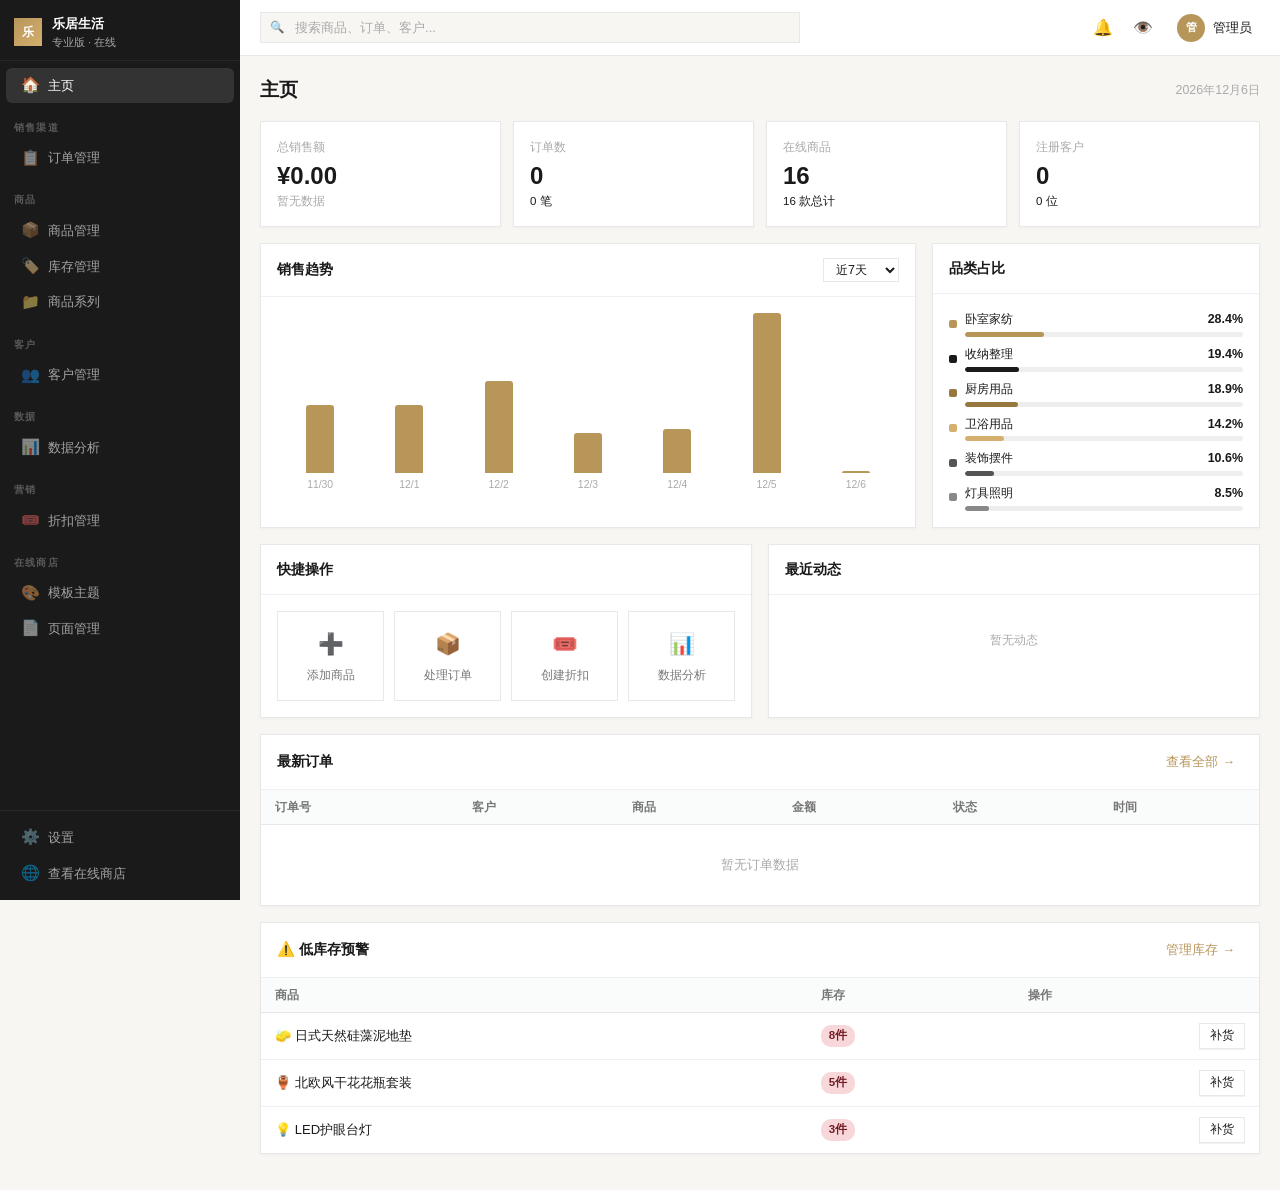
==== commit 909d251c: "Rebuild admin dashboard with full functionality and unified black-gold style Major overhaul of admin" ====
--- a/admin.html
+++ b/admin.html
@@ -7,2096 +7,1225 @@
   <link rel="stylesheet" href="css/admin.css">
 </head>
 <body>
-
-<!-- 移动端侧边栏遮罩 -->
-<div class="sidebar-overlay" id="sidebarOverlay" onclick="toggleSidebar()"></div>
-
+<div class="sidebar-mask" id="sidebarMask" onclick="toggleSidebar()"></div>
 <div class="admin-layout">
-  <!-- ==================== 侧边栏 ==================== -->
+  <!-- 侧边栏 -->
   <aside class="admin-sidebar" id="adminSidebar">
-    <div class="sidebar-store" onclick="adminToast('店铺设置开发中')">
+    <div class="sidebar-store">
       <div class="store-avatar">乐</div>
       <div class="store-info">
         <div class="store-name">乐居生活</div>
-        <div class="store-plan">专业版</div>
+        <div class="store-plan">专业版 · 在线</div>
       </div>
     </div>
-
     <nav class="sidebar-nav">
       <div class="nav-section">
-        <div class="nav-item active" onclick="showPage('dashboard', this)">
-          <span class="nav-icon">🏠</span>
-          <span class="nav-label">主页</span>
-        </div>
-      </div>
-
+        <div class="nav-item active" data-page="dashboard" onclick="nav(this)">
+          <span class="nav-icon">🏠</span><span class="nav-label">主页</span>
+        </div>
+      </div>
       <div class="nav-section">
         <div class="nav-section-title">销售渠道</div>
-        <div class="nav-item" onclick="showPage('orders', this)">
-          <span class="nav-icon">📋</span>
-          <span class="nav-label">订单管理</span>
+        <div class="nav-item" data-page="orders" onclick="nav(this)">
+          <span class="nav-icon">📋</span><span class="nav-label">订单管理</span>
           <span class="nav-badge" id="orderBadge" style="display:none">0</span>
         </div>
-        <div class="nav-item" onclick="showPage('drafts', this)">
-          <span class="nav-icon">📝</span>
-          <span class="nav-label">草稿订单</span>
-        </div>
-      </div>
-
+      </div>
       <div class="nav-section">
-        <div class="nav-section-title">产品</div>
-        <div class="nav-item" onclick="showPage('products', this)">
-          <span class="nav-icon">📦</span>
-          <span class="nav-label">商品管理</span>
-        </div>
-        <div class="nav-item" onclick="showPage('inventory', this)">
-          <span class="nav-icon">🏷️</span>
-          <span class="nav-label">库存管理</span>
-        </div>
-        <div class="nav-item" onclick="showPage('collections', this)">
-          <span class="nav-icon">📁</span>
-          <span class="nav-label">商品系列</span>
-        </div>
-      </div>
-
+        <div class="nav-section-title">商品</div>
+        <div class="nav-item" data-page="products" onclick="nav(this)">
+          <span class="nav-icon">📦</span><span class="nav-label">商品管理</span>
+        </div>
+        <div class="nav-item" data-page="inventory" onclick="nav(this)">
+          <span class="nav-icon">🏷️</span><span class="nav-label">库存管理</span>
+        </div>
+        <div class="nav-item" data-page="collections" onclick="nav(this)">
+          <span class="nav-icon">📁</span><span class="nav-label">商品系列</span>
+        </div>
+      </div>
       <div class="nav-section">
         <div class="nav-section-title">客户</div>
-        <div class="nav-item" onclick="showPage('customers', this)">
-          <span class="nav-icon">👥</span>
-          <span class="nav-label">客户管理</span>
-        </div>
-        <div class="nav-item" onclick="showPage('segments', this)">
-          <span class="nav-icon">🎯</span>
-          <span class="nav-label">客户细分</span>
-        </div>
-      </div>
-
+        <div class="nav-item" data-page="customers" onclick="nav(this)">
+          <span class="nav-icon">👥</span><span class="nav-label">客户管理</span>
+        </div>
+      </div>
       <div class="nav-section">
-        <div class="nav-section-title">分析</div>
-        <div class="nav-item" onclick="showPage('analytics', this)">
-          <span class="nav-icon">📊</span>
-          <span class="nav-label">数据分析</span>
-        </div>
-        <div class="nav-item" onclick="showPage('reports', this)">
-          <span class="nav-icon">📈</span>
-          <span class="nav-label">报告</span>
-        </div>
-      </div>
-
+        <div class="nav-section-title">数据</div>
+        <div class="nav-item" data-page="analytics" onclick="nav(this)">
+          <span class="nav-icon">📊</span><span class="nav-label">数据分析</span>
+        </div>
+      </div>
       <div class="nav-section">
         <div class="nav-section-title">营销</div>
-        <div class="nav-item" onclick="showPage('marketing', this)">
-          <span class="nav-icon">📣</span>
-          <span class="nav-label">营销活动</span>
-        </div>
-        <div class="nav-item" onclick="showPage('discounts', this)">
-          <span class="nav-icon">🎟️</span>
-          <span class="nav-label">折扣管理</span>
-        </div>
-      </div>
-
+        <div class="nav-item" data-page="discounts" onclick="nav(this)">
+          <span class="nav-icon">🎟️</span><span class="nav-label">折扣管理</span>
+        </div>
+      </div>
       <div class="nav-section">
         <div class="nav-section-title">在线商店</div>
-        <div class="nav-item" onclick="showPage('themes', this)">
-          <span class="nav-icon">🎨</span>
-          <span class="nav-label">模板主题</span>
-        </div>
-        <div class="nav-item" onclick="showPage('pages', this)">
-          <span class="nav-icon">📄</span>
-          <span class="nav-label">页面管理</span>
-        </div>
-        <div class="nav-item" onclick="showPage('navigation', this)">
-          <span class="nav-icon">🧭</span>
-          <span class="nav-label">导航菜单</span>
-        </div>
-      </div>
-
-      <div class="nav-section">
-        <div class="nav-section-title">应用</div>
-        <div class="nav-item" onclick="showPage('apps', this)">
-          <span class="nav-icon">🧩</span>
-          <span class="nav-label">应用市场</span>
+        <div class="nav-item" data-page="themes" onclick="nav(this)">
+          <span class="nav-icon">🎨</span><span class="nav-label">模板主题</span>
+        </div>
+        <div class="nav-item" data-page="pages" onclick="nav(this)">
+          <span class="nav-icon">📄</span><span class="nav-label">页面管理</span>
         </div>
       </div>
     </nav>
-
     <div class="sidebar-bottom">
-      <div class="nav-item" onclick="showPage('settings', this)">
-        <span class="nav-icon">⚙️</span>
-        <span class="nav-label">设置</span>
+      <div class="nav-item" data-page="settings" onclick="nav(this)">
+        <span class="nav-icon">⚙️</span><span class="nav-label">设置</span>
       </div>
       <div class="nav-item" onclick="location.href='store.html'">
-        <span class="nav-icon">🌐</span>
-        <span class="nav-label">查看在线商店</span>
+        <span class="nav-icon">🌐</span><span class="nav-label">查看在线商店</span>
       </div>
     </div>
   </aside>
 
-  <!-- ==================== 主内容 ==================== -->
   <div class="admin-main">
-    <!-- 顶部栏 -->
     <header class="admin-topbar">
       <button class="topbar-toggle" onclick="toggleSidebar()">☰</button>
       <div class="topbar-search">
-        <input type="text" placeholder="搜索商品、订单、客户..." id="globalSearch" onkeyup="handleGlobalSearch(event)">
+        <input type="text" placeholder="搜索商品、订单、客户..." id="globalSearch" onkeyup="if(event.key==='Enter')globalSearch()">
       </div>
       <div class="topbar-right">
-        <button class="topbar-btn" title="通知" onclick="adminToast('暂无新通知')">
-          🔔
-          <span class="dot" id="notifDot" style="display:none"></span>
-        </button>
-        <button class="topbar-btn" title="访问商店" onclick="location.href='store.html'">👁️</button>
-        <div class="topbar-user" onclick="adminToast('账户设置开发中')">
-          <div class="topbar-user-avatar">管</div>
-          <span class="topbar-user-name">管理员</span>
-        </div>
+        <button class="topbar-btn" title="通知" onclick="toast('暂无新通知')">🔔<span class="dot" id="notifDot" style="display:none"></span></button>
+        <button class="topbar-btn" title="查看商店" onclick="location.href='store.html'">👁️</button>
+        <div class="topbar-user"><div class="topbar-user-avatar">管</div><span class="topbar-user-name">管理员</span></div>
       </div>
     </header>
-
-    <div class="admin-content">
-      <!-- ==================== 数据看板 ==================== -->
-      <div id="page-dashboard">
-        <div class="page-header">
-          <div>
-            <h1>主页</h1>
-            <p class="text-muted text-sm" id="dashboardDate"></p>
-          </div>
-        </div>
-
-        <!-- 统计卡片 -->
+    <div class="admin-content" id="mainContent">
+      <!-- ===== 主页 ===== -->
+      <div id="pg-dashboard">
+        <div class="page-header"><h1>主页</h1><span class="muted sm" id="dashDate"></span></div>
         <div class="stats-row">
-          <div class="stat-card">
-            <div class="stat-label">总销售额</div>
-            <div class="stat-value" id="statSales">¥0.00</div>
-            <div class="stat-change up" id="statSalesChange">↑ 与昨日持平</div>
-          </div>
-          <div class="stat-card">
-            <div class="stat-label">总订单数</div>
-            <div class="stat-value" id="statOrders">0</div>
-            <div class="stat-change up" id="statOrdersChange"></div>
-          </div>
-          <div class="stat-card">
-            <div class="stat-label">在线商品</div>
-            <div class="stat-value" id="statProducts">0</div>
-            <div class="stat-change" id="statProductsChange"></div>
-          </div>
-          <div class="stat-card">
-            <div class="stat-label">注册客户</div>
-            <div class="stat-value" id="statUsers">0</div>
-            <div class="stat-change up" id="statUsersChange"></div>
-          </div>
-        </div>
-
-        <!-- 图表区 -->
-        <div class="sb-grid-2-1">
+          <div class="stat-card"><div class="stat-label">总销售额</div><div class="stat-value" id="dSales">¥0</div><div class="stat-change up" id="dSalesT"></div></div>
+          <div class="stat-card"><div class="stat-label">订单数</div><div class="stat-value" id="dOrders">0</div><div class="stat-change" id="dOrdersT"></div></div>
+          <div class="stat-card"><div class="stat-label">在线商品</div><div class="stat-value" id="dProds">0</div><div class="stat-change" id="dProdsT"></div></div>
+          <div class="stat-card"><div class="stat-label">注册客户</div><div class="stat-value" id="dUsers">0</div><div class="stat-change" id="dUsersT"></div></div>
+        </div>
+        <div class="g21">
           <div class="sb-card">
-            <div class="sb-card-header">
-              <div>
-                <h2>销售趋势</h2>
-                <span class="text-muted text-sm">最近7天销售数据</span>
-              </div>
-              <div>
-                <select class="sb-select" style="width:auto;padding:4px 8px;font-size:.8rem" onchange="updateSalesChart(this.value)">
-                  <option value="7">近7天</option>
-                  <option value="30">近30天</option>
-                </select>
-              </div>
+            <div class="sb-card-header"><h2>销售趋势</h2>
+              <select class="sb-select" style="width:auto;padding:3px 8px;font-size:.78rem" onchange="drawSalesChart(this.value)"><option value="7">近7天</option><option value="14">近14天</option><option value="30">近30天</option></select>
             </div>
-            <div class="sb-card-body">
-              <div class="bar-chart" id="salesChart"></div>
-            </div>
-          </div>
-
-          <div>
-            <div class="sb-card">
-              <div class="sb-card-header">
-                <h2>品类销售占比</h2>
-              </div>
-              <div class="sb-card-body">
-                <div class="pie-list" id="categoryChart"></div>
-              </div>
-            </div>
-          </div>
-        </div>
-
-        <!-- 快捷操作 + 最近活动 -->
-        <div class="sb-grid-2">
+            <div class="sb-card-body"><div class="bar-chart" id="salesChart"></div></div>
+          </div>
+          <div class="sb-card">
+            <div class="sb-card-header"><h2>品类占比</h2></div>
+            <div class="sb-card-body"><div class="pie-list" id="catChart"></div></div>
+          </div>
+        </div>
+        <div class="g2">
           <div class="sb-card">
             <div class="sb-card-header"><h2>快捷操作</h2></div>
             <div class="sb-card-body">
               <div class="quick-actions">
-                <div class="quick-action-card" onclick="showPage('products', document.querySelector('[onclick*=products]'))">
-                  <span class="qa-icon">➕</span>
-                  <span class="qa-label">添加商品</span>
-                </div>
-                <div class="quick-action-card" onclick="showPage('orders', document.querySelector('[onclick*=orders]'))">
-                  <span class="qa-icon">📦</span>
-                  <span class="qa-label">处理订单</span>
-                </div>
-                <div class="quick-action-card" onclick="showPage('discounts', document.querySelector('[onclick*=discounts]'))">
-                  <span class="qa-icon">🎟️</span>
-                  <span class="qa-label">创建折扣</span>
-                </div>
-                <div class="quick-action-card" onclick="showPage('analytics', document.querySelector('[onclick*=analytics]'))">
-                  <span class="qa-icon">📊</span>
-                  <span class="qa-label">查看报告</span>
-                </div>
+                <div class="qa-card" onclick="nav(qs('[data-page=products]'));setTimeout(()=>openProductModal(),100)"><span class="qa-icon">➕</span><span class="qa-label">添加商品</span></div>
+                <div class="qa-card" onclick="nav(qs('[data-page=orders]'))"><span class="qa-icon">📦</span><span class="qa-label">处理订单</span></div>
+                <div class="qa-card" onclick="nav(qs('[data-page=discounts]'));setTimeout(()=>openDiscountModal(),100)"><span class="qa-icon">🎟️</span><span class="qa-label">创建折扣</span></div>
+                <div class="qa-card" onclick="nav(qs('[data-page=analytics]'))"><span class="qa-icon">📊</span><span class="qa-label">数据分析</span></div>
               </div>
             </div>
           </div>
-
           <div class="sb-card">
-            <div class="sb-card-header"><h2>最近活动</h2></div>
-            <div class="sb-card-body">
-              <div class="sb-timeline" id="recentActivity"></div>
-            </div>
-          </div>
-        </div>
-
-        <!-- 最新订单 -->
+            <div class="sb-card-header"><h2>最近动态</h2></div>
+            <div class="sb-card-body" id="recentActivity"></div>
+          </div>
+        </div>
         <div class="sb-card">
-          <div class="sb-card-header">
-            <h2>最新订单</h2>
-            <button class="sb-btn sb-btn-plain" onclick="showPage('orders', document.querySelector('[onclick*=orders]'))">查看全部</button>
-          </div>
-          <div class="sb-card-body no-pad">
-            <div class="sb-table-responsive">
-              <table class="sb-table">
-                <thead>
-                  <tr>
-                    <th>订单号</th>
-                    <th>客户</th>
-                    <th>商品</th>
-                    <th>金额</th>
-                    <th>支付状态</th>
-                    <th>发货状态</th>
-                    <th>时间</th>
-                  </tr>
-                </thead>
-                <tbody id="dashRecentOrders"></tbody>
-              </table>
-            </div>
-          </div>
-        </div>
-
-        <!-- 低库存提醒 -->
+          <div class="sb-card-header"><h2>最新订单</h2><button class="sb-btn sb-btn-plain" onclick="nav(qs('[data-page=orders]'))">查看全部 →</button></div>
+          <div class="sb-card-body np"><div class="sb-table-wrap"><table class="sb-table"><thead><tr><th>订单号</th><th>客户</th><th>商品</th><th>金额</th><th>状态</th><th>时间</th></tr></thead><tbody id="dashOrders"></tbody></table></div></div>
+        </div>
         <div class="sb-card" id="lowStockCard" style="display:none">
-          <div class="sb-card-header">
-            <h2>⚠️ 低库存商品</h2>
-            <button class="sb-btn sb-btn-plain" onclick="showPage('inventory', document.querySelector('[onclick*=inventory]'))">管理库存</button>
-          </div>
-          <div class="sb-card-body no-pad">
-            <table class="sb-table">
-              <thead><tr><th>商品</th><th>当前库存</th><th>操作</th></tr></thead>
-              <tbody id="lowStockBody"></tbody>
-            </table>
-          </div>
-        </div>
-      </div>
-      <!-- ==================== 订单管理 ==================== -->
-      <div id="page-orders" style="display:none">
-        <div class="page-header">
-          <h1>订单管理</h1>
+          <div class="sb-card-header"><h2>⚠️ 低库存预警</h2><button class="sb-btn sb-btn-plain" onclick="nav(qs('[data-page=inventory]'))">管理库存 →</button></div>
+          <div class="sb-card-body np"><table class="sb-table"><thead><tr><th>商品</th><th>库存</th><th>操作</th></tr></thead><tbody id="lowStockBody"></tbody></table></div>
+        </div>
+      </div>
+
+      <!-- ===== 订单管理 ===== -->
+      <div id="pg-orders" style="display:none">
+        <div class="page-header"><h1>订单管理</h1>
           <div class="page-header-actions">
-            <button class="sb-btn sb-btn-secondary" onclick="exportOrders()">导出</button>
-            <button class="sb-btn sb-btn-primary" onclick="adminToast('手动创建订单功能开发中')">创建订单</button>
-          </div>
-        </div>
-
-        <!-- 订单状态标签页 -->
+            <button class="sb-btn sb-btn-secondary" onclick="exportCSV('orders')">导出CSV</button>
+          </div>
+        </div>
         <div class="sb-card">
           <div class="sb-tabs" id="orderTabs">
-            <button class="sb-tab active" onclick="filterOrderTab('all', this)">全部</button>
-            <button class="sb-tab" onclick="filterOrderTab('待支付', this)">待支付</button>
-            <button class="sb-tab" onclick="filterOrderTab('已支付', this)">已支付</button>
-            <button class="sb-tab" onclick="filterOrderTab('已发货', this)">已发货</button>
-            <button class="sb-tab" onclick="filterOrderTab('已完成', this)">已完成</button>
-            <button class="sb-tab" onclick="filterOrderTab('已取消', this)">已取消</button>
-          </div>
-
+            <button class="sb-tab active" onclick="setOrderFilter('all',this)">全部</button>
+            <button class="sb-tab" onclick="setOrderFilter('待支付',this)">待支付</button>
+            <button class="sb-tab" onclick="setOrderFilter('已发货',this)">已发货</button>
+            <button class="sb-tab" onclick="setOrderFilter('已完成',this)">已完成</button>
+            <button class="sb-tab" onclick="setOrderFilter('已取消',this)">已取消</button>
+          </div>
           <div class="sb-filters">
-            <div class="sb-filter-search">
-              <input type="text" placeholder="搜索订单号、客户名称..." id="orderSearch" oninput="renderOrderTable()">
+            <div class="sb-filter-search"><input type="text" placeholder="搜索订单号/客户..." id="orderSearch" oninput="renderOrders()"></div>
+            <select class="sb-select" style="width:auto;padding:5px 8px;font-size:.78rem" id="orderSort" onchange="renderOrders()">
+              <option value="newest">最新优先</option>
+              <option value="oldest">最早优先</option>
+              <option value="amount-desc">金额从高到低</option>
+              <option value="amount-asc">金额从低到高</option>
+            </select>
+          </div>
+          <div class="sb-card-body np">
+            <div class="sb-table-wrap"><table class="sb-table"><thead><tr>
+              <th class="ck"><input type="checkbox" onclick="checkAll('orderTbl',this)"></th>
+              <th>订单号</th><th>日期</th><th>客户</th><th>商品</th><th>金额</th><th>状态</th><th class="act">操作</th>
+            </tr></thead><tbody id="orderTbl"></tbody></table></div>
+            <div class="sb-empty" id="orderEmpty" style="display:none"><div class="sb-empty-icon">📋</div><div class="sb-empty-title">暂无订单</div><div class="sb-empty-desc">客户下单后订单将显示在这里</div></div>
+          </div>
+          <div class="sb-card-footer" id="orderFoot" style="display:none"><span class="sm muted" id="orderInfo"></span></div>
+        </div>
+      </div>
+
+      <!-- ===== 商品管理 ===== -->
+      <div id="pg-products" style="display:none">
+        <div class="page-header"><h1>商品管理</h1>
+          <div class="page-header-actions">
+            <button class="sb-btn sb-btn-secondary" onclick="exportCSV('products')">导出CSV</button>
+            <button class="sb-btn sb-btn-primary" onclick="openProductModal()">添加商品</button>
+          </div>
+        </div>
+        <div class="sb-card">
+          <div class="sb-tabs" id="prodTabs">
+            <button class="sb-tab active" onclick="setProdFilter('all',this)">全部</button>
+            <button class="sb-tab" onclick="setProdFilter('active',this)">已上架</button>
+            <button class="sb-tab" onclick="setProdFilter('draft',this)">草稿</button>
+            <button class="sb-tab" onclick="setProdFilter('archived',this)">已归档</button>
+          </div>
+          <div class="sb-filters">
+            <div class="sb-filter-search"><input type="text" placeholder="搜索商品..." id="prodSearch" oninput="renderProducts()"></div>
+            <select class="sb-select" style="width:auto;padding:5px 8px;font-size:.78rem" id="prodCatFilter" onchange="renderProducts()">
+              <option value="">全部分类</option>
+              <option value="kitchen">厨房用品</option><option value="bedroom">卧室家纺</option>
+              <option value="bathroom">卫浴用品</option><option value="decor">装饰摆件</option>
+              <option value="storage">收纳整理</option><option value="lighting">灯具照明</option>
+            </select>
+            <select class="sb-select" style="width:auto;padding:5px 8px;font-size:.78rem" id="prodSort" onchange="renderProducts()">
+              <option value="id">默认排序</option>
+              <option value="name">名称 A-Z</option>
+              <option value="price-asc">价格从低到高</option>
+              <option value="price-desc">价格从高到低</option>
+              <option value="stock-asc">库存从低到高</option>
+            </select>
+          </div>
+          <div class="sb-card-body np">
+            <div class="sb-table-wrap"><table class="sb-table"><thead><tr>
+              <th class="ck"><input type="checkbox" onclick="checkAll('prodTbl',this)"></th>
+              <th style="width:36px"></th><th>商品名称</th><th>状态</th><th>库存</th><th>分类</th><th>售价</th><th class="act">操作</th>
+            </tr></thead><tbody id="prodTbl"></tbody></table></div>
+          </div>
+          <div class="sb-card-footer"><span class="sm muted"><span id="prodTotal">0</span> 件商品</span>
+            <div id="prodBatchActions" style="display:none">
+              <button class="sb-btn sb-btn-sm sb-btn-secondary" onclick="batchProductAction('draft')">批量下架</button>
+              <button class="sb-btn sb-btn-sm sb-btn-destructive" onclick="batchProductAction('delete')">批量删除</button>
             </div>
-            <button class="sb-filter-btn" onclick="adminToast('高级筛选开发中')">📅 日期范围</button>
-            <button class="sb-filter-btn" onclick="adminToast('排序功能开发中')">↕️ 排序</button>
-          </div>
-
-          <div class="sb-card-body no-pad">
-            <div class="sb-table-responsive">
-              <table class="sb-table">
-                <thead>
-                  <tr>
-                    <th class="checkbox-cell"><input type="checkbox" onclick="toggleAllOrders(this)"></th>
-                    <th>订单号</th>
-                    <th>日期</th>
-                    <th>客户</th>
-                    <th>商品</th>
-                    <th>合计</th>
-                    <th>支付状态</th>
-                    <th>发货状态</th>
-                    <th class="actions-cell">操作</th>
-                  </tr>
-                </thead>
-                <tbody id="orderTableBody"></tbody>
-              </table>
-            </div>
-            <div class="sb-empty" id="orderEmpty" style="display:none">
-              <div class="sb-empty-icon">📋</div>
-              <div class="sb-empty-title">暂无订单</div>
-              <div class="sb-empty-desc">当客户在您的商店下单后，订单将显示在这里</div>
-            </div>
-          </div>
-
-          <div class="sb-card-footer" id="orderPagination" style="display:none">
-            <span class="text-sm text-muted" id="orderCountInfo"></span>
-            <div class="sb-pagination" id="orderPages"></div>
-          </div>
-        </div>
-      </div>
-
-      <!-- ==================== 草稿订单 ==================== -->
-      <div id="page-drafts" style="display:none">
-        <div class="page-header">
-          <h1>草稿订单</h1>
-          <button class="sb-btn sb-btn-primary" onclick="adminToast('创建草稿订单功能开发中')">创建草稿订单</button>
-        </div>
-        <div class="sb-card">
-          <div class="sb-card-body">
-            <div class="sb-empty">
-              <div class="sb-empty-icon">📝</div>
-              <div class="sb-empty-title">暂无草稿订单</div>
-              <div class="sb-empty-desc">草稿订单适合电话下单或手动创建订单场景</div>
-              <button class="sb-btn sb-btn-primary" onclick="adminToast('创建草稿订单功能开发中')">创建草稿订单</button>
-            </div>
-          </div>
-        </div>
-      </div>
-
-      <!-- ==================== 商品管理 ==================== -->
-      <div id="page-products" style="display:none">
-        <div class="page-header">
-          <h1>商品管理</h1>
-          <div class="page-header-actions">
-            <button class="sb-btn sb-btn-secondary" onclick="adminToast('导入功能开发中')">导入</button>
-            <button class="sb-btn sb-btn-secondary" onclick="exportProducts()">导出</button>
-            <button class="sb-btn sb-btn-primary" onclick="openProductModal()">添加商品</button>
-          </div>
-        </div>
-
-        <div class="sb-card">
-          <div class="sb-tabs" id="productTabs">
-            <button class="sb-tab active" onclick="filterProductTab('all', this)">全部</button>
-            <button class="sb-tab" onclick="filterProductTab('active', this)">已上架</button>
-            <button class="sb-tab" onclick="filterProductTab('draft', this)">草稿</button>
-            <button class="sb-tab" onclick="filterProductTab('archived', this)">已归档</button>
-          </div>
-
-          <div class="sb-filters">
-            <div class="sb-filter-search">
-              <input type="text" placeholder="搜索商品..." id="productSearch" oninput="renderProductTable()">
-            </div>
-            <select class="sb-select" style="width:auto;padding:6px 10px;font-size:.82rem" id="productCatFilter" onchange="renderProductTable()">
-              <option value="">全部分类</option>
-              <option value="kitchen">厨房用品</option>
-              <option value="bedroom">卧室家纺</option>
-              <option value="bathroom">卫浴用品</option>
-              <option value="decor">装饰摆件</option>
-              <option value="storage">收纳整理</option>
-              <option value="lighting">灯具照明</option>
-            </select>
-            <button class="sb-filter-btn" onclick="adminToast('更多筛选开发中')">更多筛选</button>
-          </div>
-
-          <div class="sb-card-body no-pad">
-            <div class="sb-table-responsive">
-              <table class="sb-table">
-                <thead>
-                  <tr>
-                    <th class="checkbox-cell"><input type="checkbox" onclick="toggleAllProducts(this)"></th>
-                    <th></th>
-                    <th>商品名称</th>
-                    <th>状态</th>
-                    <th>库存</th>
-                    <th>分类</th>
-                    <th>售价</th>
-                    <th class="actions-cell">操作</th>
-                  </tr>
-                </thead>
-                <tbody id="productTableBody"></tbody>
-              </table>
-            </div>
-          </div>
-
-          <div class="sb-card-footer">
-            <span class="text-sm text-muted"><span id="productTotal">0</span> 件商品</span>
-          </div>
-        </div>
-      </div>
-
-      <!-- ==================== 库存管理 ==================== -->
-      <div id="page-inventory" style="display:none">
-        <div class="page-header">
-          <h1>库存管理</h1>
-          <button class="sb-btn sb-btn-secondary" onclick="adminToast('批量更新库存开发中')">批量更新</button>
-        </div>
-
-        <div class="sb-banner sb-banner-info">
-          💡 库存不足10件的商品将标记为低库存状态，建议及时补货
-        </div>
-
+          </div>
+        </div>
+      </div>
+
+      <!-- ===== 库存管理 ===== -->
+      <div id="pg-inventory" style="display:none">
+        <div class="page-header"><h1>库存管理</h1></div>
+        <div class="sb-banner sb-banner-info">💡 库存不足10件的商品标记为低库存，建议及时补货</div>
         <div class="sb-card">
           <div class="sb-filters">
-            <div class="sb-filter-search">
-              <input type="text" placeholder="搜索商品..." id="inventorySearch" oninput="renderInventoryTable()">
+            <div class="sb-filter-search"><input type="text" placeholder="搜索商品..." id="invSearch" oninput="renderInventory()"></div>
+            <button class="sb-filter-btn" id="lowOnlyBtn" onclick="toggleLowOnly()">⚠️ 仅显示低库存</button>
+          </div>
+          <div class="sb-card-body np"><div class="sb-table-wrap"><table class="sb-table"><thead><tr>
+            <th>商品</th><th>SKU</th><th>分类</th><th>库存</th><th>状态</th><th class="act">操作</th>
+          </tr></thead><tbody id="invTbl"></tbody></table></div></div>
+        </div>
+      </div>
+
+      <!-- ===== 商品系列 ===== -->
+      <div id="pg-collections" style="display:none">
+        <div class="page-header"><h1>商品系列</h1>
+          <button class="sb-btn sb-btn-primary" onclick="openCollModal()">创建系列</button>
+        </div>
+        <div class="sb-card"><div class="sb-card-body np"><table class="sb-table"><thead><tr>
+          <th>系列名称</th><th>商品数</th><th>条件</th><th class="act">操作</th>
+        </tr></thead><tbody id="collTbl"></tbody></table></div></div>
+      </div>
+
+      <!-- ===== 客户管理 ===== -->
+      <div id="pg-customers" style="display:none">
+        <div class="page-header"><h1>客户管理</h1>
+          <div class="page-header-actions">
+            <button class="sb-btn sb-btn-secondary" onclick="exportCSV('customers')">导出CSV</button>
+            <button class="sb-btn sb-btn-primary" onclick="openCustModal()">添加客户</button>
+          </div>
+        </div>
+        <div class="sb-card">
+          <div class="sb-filters"><div class="sb-filter-search"><input type="text" placeholder="搜索客户名称、手机号..." id="custSearch" oninput="renderCustomers()"></div></div>
+          <div class="sb-card-body np"><div class="sb-table-wrap"><table class="sb-table"><thead><tr>
+            <th>客户</th><th>手机号</th><th>邮箱</th><th>订单数</th><th>消费金额</th><th class="act">操作</th>
+          </tr></thead><tbody id="custTbl"></tbody></table></div>
+          <div class="sb-empty" id="custEmpty" style="display:none"><div class="sb-empty-icon">👥</div><div class="sb-empty-title">暂无客户</div><div class="sb-empty-desc">客户注册或下单后将自动出现</div></div></div>
+          <div class="sb-card-footer"><span class="sm muted"><span id="custTotal">0</span> 位客户</span></div>
+        </div>
+      </div>
+      <!-- ===== 数据分析 ===== -->
+      <div id="pg-analytics" style="display:none">
+        <div class="page-header"><h1>数据分析</h1>
+          <select class="sb-select" style="width:auto;padding:5px 8px;font-size:.78rem" id="anaPeriod" onchange="renderAnalytics()"><option value="7">近7天</option><option value="14">近14天</option><option value="30">近30天</option></select>
+        </div>
+        <div class="stats-row">
+          <div class="stat-card"><div class="stat-label">总销售额</div><div class="stat-value" id="anaSales">¥0</div></div>
+          <div class="stat-card"><div class="stat-label">订单数</div><div class="stat-value" id="anaOrders">0</div></div>
+          <div class="stat-card"><div class="stat-label">客单价</div><div class="stat-value" id="anaAvg">¥0</div></div>
+          <div class="stat-card"><div class="stat-label">转化率</div><div class="stat-value" id="anaRate">0%</div></div>
+        </div>
+        <div class="g2">
+          <div class="sb-card"><div class="sb-card-header"><h2>销售趋势</h2></div><div class="sb-card-body"><div class="bar-chart" id="anaChart" style="height:220px"></div></div></div>
+          <div class="sb-card"><div class="sb-card-header"><h2>热销商品 TOP 5</h2></div><div class="sb-card-body" id="topProds"></div></div>
+        </div>
+        <div class="sb-card">
+          <div class="sb-card-header"><h2>每日明细</h2></div>
+          <div class="sb-card-body np"><table class="sb-table"><thead><tr><th>日期</th><th>订单数</th><th>销售额</th><th>客单价</th><th>趋势</th></tr></thead><tbody id="anaTbl"></tbody></table></div>
+        </div>
+      </div>
+
+      <!-- ===== 折扣管理 ===== -->
+      <div id="pg-discounts" style="display:none">
+        <div class="page-header"><h1>折扣管理</h1>
+          <button class="sb-btn sb-btn-primary" onclick="openDiscountModal()">创建折扣码</button>
+        </div>
+        <div class="sb-card">
+          <div class="sb-tabs" id="discTabs">
+            <button class="sb-tab active" onclick="setDiscFilter('all',this)">全部</button>
+            <button class="sb-tab" onclick="setDiscFilter('active',this)">生效中</button>
+            <button class="sb-tab" onclick="setDiscFilter('expired',this)">已过期</button>
+          </div>
+          <div class="sb-card-body np"><div class="sb-table-wrap"><table class="sb-table"><thead><tr>
+            <th>折扣码</th><th>类型</th><th>折扣</th><th>最低消费</th><th>使用/上限</th><th>状态</th><th class="act">操作</th>
+          </tr></thead><tbody id="discTbl"></tbody></table></div></div>
+        </div>
+      </div>
+
+      <!-- ===== 模板主题 ===== -->
+      <div id="pg-themes" style="display:none">
+        <div class="page-header"><h1>模板主题</h1></div>
+        <div class="sb-card">
+          <div class="sb-card-header"><div><h2>当前主题</h2><span class="sm muted">乐居经典 · v2.0</span></div>
+            <div style="display:flex;gap:8px"><button class="sb-btn sb-btn-secondary" onclick="location.href='store.html'">预览</button></div>
+          </div>
+          <div class="sb-card-body" style="text-align:center;padding:40px;background:var(--sb-bg)">
+            <div style="font-size:3.5rem;margin-bottom:10px">🎨</div>
+            <h3 class="bold mb8">乐居经典主题</h3>
+            <p class="muted sm">黑金极简风格 · 响应式布局 · 支持多语言</p>
+            <div class="mt16" style="display:flex;gap:8px;justify-content:center">
+              <span class="sb-badge sb-badge-success"><span class="sb-dot sb-dot-green"></span> 已发布</span>
+              <span class="sb-badge sb-badge-info">响应式</span>
             </div>
-            <button class="sb-filter-btn" id="lowStockFilter" onclick="toggleLowStockFilter()">⚠️ 仅显示低库存</button>
-          </div>
-          <div class="sb-card-body no-pad">
-            <div class="sb-table-responsive">
-              <table class="sb-table">
-                <thead>
-                  <tr>
-                    <th>商品</th>
-                    <th>SKU</th>
-                    <th>分类</th>
-                    <th>当前库存</th>
-                    <th>状态</th>
-                    <th class="actions-cell">操作</th>
-                  </tr>
-                </thead>
-                <tbody id="inventoryTableBody"></tbody>
-              </table>
-            </div>
-          </div>
-        </div>
-      </div>
-
-      <!-- ==================== 商品系列 ==================== -->
-      <div id="page-collections" style="display:none">
-        <div class="page-header">
-          <h1>商品系列</h1>
-          <button class="sb-btn sb-btn-primary" onclick="adminToast('创建商品系列功能开发中')">创建系列</button>
+          </div>
         </div>
         <div class="sb-card">
-          <div class="sb-card-body no-pad">
-            <table class="sb-table">
-              <thead><tr><th>系列名称</th><th>商品数量</th><th>状态</th><th class="actions-cell">操作</th></tr></thead>
-              <tbody id="collectionsBody"></tbody>
-            </table>
-          </div>
-        </div>
-      </div>
-
-      <!-- ==================== 客户管理 ==================== -->
-      <div id="page-customers" style="display:none">
-        <div class="page-header">
-          <h1>客户管理</h1>
-          <div class="page-header-actions">
-            <button class="sb-btn sb-btn-secondary" onclick="exportCustomers()">导出</button>
-            <button class="sb-btn sb-btn-primary" onclick="adminToast('添加客户功能开发中')">添加客户</button>
-          </div>
-        </div>
-
-        <div class="sb-card">
-          <div class="sb-filters">
-            <div class="sb-filter-search">
-              <input type="text" placeholder="搜索客户名称、手机号、邮箱..." id="customerSearch" oninput="renderCustomerTable()">
-            </div>
-          </div>
-          <div class="sb-card-body no-pad">
-            <div class="sb-table-responsive">
-              <table class="sb-table">
-                <thead>
-                  <tr>
-                    <th class="checkbox-cell"><input type="checkbox"></th>
-                    <th>客户</th>
-                    <th>手机号</th>
-                    <th>邮箱</th>
-                    <th>订单数</th>
-                    <th>消费金额</th>
-                    <th>注册时间</th>
-                    <th class="actions-cell">操作</th>
-                  </tr>
-                </thead>
-                <tbody id="customerTableBody"></tbody>
-              </table>
-            </div>
-            <div class="sb-empty" id="customerEmpty" style="display:none">
-              <div class="sb-empty-icon">👥</div>
-              <div class="sb-empty-title">暂无客户</div>
-              <div class="sb-empty-desc">客户注册或下单后将自动出现在这里</div>
-            </div>
-          </div>
-          <div class="sb-card-footer">
-            <span class="text-sm text-muted"><span id="customerTotal">0</span> 位客户</span>
-          </div>
-        </div>
-      </div>
-
-      <!-- ==================== 客户细分 ==================== -->
-      <div id="page-segments" style="display:none">
-        <div class="page-header">
-          <h1>客户细分</h1>
-          <button class="sb-btn sb-btn-primary" onclick="adminToast('创建细分功能开发中')">创建细分</button>
-        </div>
-        <div class="sb-grid-3" id="segmentCards"></div>
-      </div>
-      <!-- ==================== 数据分析 ==================== -->
-      <div id="page-analytics" style="display:none">
-        <div class="page-header">
-          <h1>数据分析</h1>
-          <div class="page-header-actions">
-            <select class="sb-select" style="width:auto;padding:6px 10px;font-size:.82rem" id="analyticsPeriod" onchange="renderAnalytics()">
-              <option value="7">近7天</option>
-              <option value="30">近30天</option>
-              <option value="90">近90天</option>
-            </select>
-          </div>
-        </div>
-
-        <div class="stats-row">
-          <div class="stat-card">
-            <div class="stat-label">总销售额</div>
-            <div class="stat-value" id="anaTotalSales">¥0</div>
-            <div class="sb-progress mt-8"><div class="sb-progress-bar" style="width:65%"></div></div>
-          </div>
-          <div class="stat-card">
-            <div class="stat-label">订单数量</div>
-            <div class="stat-value" id="anaTotalOrders">0</div>
-            <div class="sb-progress mt-8"><div class="sb-progress-bar" style="width:45%"></div></div>
-          </div>
-          <div class="stat-card">
-            <div class="stat-label">平均订单金额</div>
-            <div class="stat-value" id="anaAvgOrder">¥0</div>
-            <div class="sb-progress mt-8"><div class="sb-progress-bar" style="width:55%"></div></div>
-          </div>
-          <div class="stat-card">
-            <div class="stat-label">转化率</div>
-            <div class="stat-value" id="anaConversion">0%</div>
-            <div class="sb-progress mt-8"><div class="sb-progress-bar" style="width:35%"></div></div>
-          </div>
-        </div>
-
-        <div class="sb-grid-2">
-          <div class="sb-card">
-            <div class="sb-card-header"><h2>销售趋势</h2></div>
-            <div class="sb-card-body">
-              <div class="bar-chart" id="analyticsSalesChart" style="height:240px"></div>
-            </div>
-          </div>
-          <div class="sb-card">
-            <div class="sb-card-header"><h2>热销商品 TOP 5</h2></div>
-            <div class="sb-card-body">
-              <div id="topProductsList"></div>
-            </div>
-          </div>
-        </div>
-
-        <div class="sb-card">
-          <div class="sb-card-header"><h2>销售明细</h2></div>
-          <div class="sb-card-body no-pad">
-            <table class="sb-table">
-              <thead>
-                <tr>
-                  <th>日期</th>
-                  <th>订单数</th>
-                  <th>销售额</th>
-                  <th>平均单价</th>
-                  <th>趋势</th>
-                </tr>
-              </thead>
-              <tbody id="analyticsDetailBody"></tbody>
-            </table>
-          </div>
-        </div>
-      </div>
-
-      <!-- ==================== 报告 ==================== -->
-      <div id="page-reports" style="display:none">
-        <div class="page-header"><h1>报告</h1></div>
-        <div class="sb-grid-2">
-          <div class="sb-card" style="cursor:pointer" onclick="showPage('analytics', document.querySelector('[onclick*=analytics]'))">
-            <div class="sb-card-body" style="text-align:center;padding:40px">
-              <div style="font-size:2.5rem;margin-bottom:12px">📊</div>
-              <h3 style="font-weight:600;margin-bottom:4px">销售报告</h3>
-              <p class="text-muted text-sm">查看销售趋势和详细分析</p>
-            </div>
-          </div>
-          <div class="sb-card" style="cursor:pointer" onclick="adminToast('访客报告开发中')">
-            <div class="sb-card-body" style="text-align:center;padding:40px">
-              <div style="font-size:2.5rem;margin-bottom:12px">👁️</div>
-              <h3 style="font-weight:600;margin-bottom:4px">访客报告</h3>
-              <p class="text-muted text-sm">了解流量来源和用户行为</p>
-            </div>
-          </div>
-          <div class="sb-card" style="cursor:pointer" onclick="adminToast('库存报告开发中')">
-            <div class="sb-card-body" style="text-align:center;padding:40px">
-              <div style="font-size:2.5rem;margin-bottom:12px">📦</div>
-              <h3 style="font-weight:600;margin-bottom:4px">库存报告</h3>
-              <p class="text-muted text-sm">监控库存水平和补货建议</p>
-            </div>
-          </div>
-          <div class="sb-card" style="cursor:pointer" onclick="adminToast('财务报告开发中')">
-            <div class="sb-card-body" style="text-align:center;padding:40px">
-              <div style="font-size:2.5rem;margin-bottom:12px">💰</div>
-              <h3 style="font-weight:600;margin-bottom:4px">财务报告</h3>
-              <p class="text-muted text-sm">收入、退款和税费概览</p>
-            </div>
-          </div>
-        </div>
-      </div>
-
-      <!-- ==================== 营销活动 ==================== -->
-      <div id="page-marketing" style="display:none">
-        <div class="page-header">
-          <h1>营销活动</h1>
-          <button class="sb-btn sb-btn-primary" onclick="adminToast('创建活动功能开发中')">创建活动</button>
-        </div>
-
-        <div class="sb-banner sb-banner-success">
-          🎉 利用营销活动提升销售额，吸引更多客户到您的店铺
-        </div>
-
-        <div class="sb-grid-3">
-          <div class="sb-card" style="cursor:pointer" onclick="adminToast('邮件营销开发中')">
-            <div class="sb-card-body" style="text-align:center;padding:30px">
-              <div style="font-size:2rem;margin-bottom:8px">📧</div>
-              <h3 style="font-weight:600;margin-bottom:4px;font-size:.9rem">邮件营销</h3>
-              <p class="text-muted text-sm">发送促销邮件给客户</p>
-            </div>
-          </div>
-          <div class="sb-card" style="cursor:pointer" onclick="adminToast('短信营销开发中')">
-            <div class="sb-card-body" style="text-align:center;padding:30px">
-              <div style="font-size:2rem;margin-bottom:8px">💬</div>
-              <h3 style="font-weight:600;margin-bottom:4px;font-size:.9rem">短信营销</h3>
-              <p class="text-muted text-sm">短信通知和促销推送</p>
-            </div>
-          </div>
-          <div class="sb-card" style="cursor:pointer" onclick="showPage('discounts', document.querySelector('[onclick*=discounts]'))">
-            <div class="sb-card-body" style="text-align:center;padding:30px">
-              <div style="font-size:2rem;margin-bottom:8px">🎟️</div>
-              <h3 style="font-weight:600;margin-bottom:4px;font-size:.9rem">折扣活动</h3>
-              <p class="text-muted text-sm">创建折扣码和自动折扣</p>
-            </div>
-          </div>
-        </div>
-      </div>
-
-      <!-- ==================== 折扣管理 ==================== -->
-      <div id="page-discounts" style="display:none">
-        <div class="page-header">
-          <h1>折扣管理</h1>
-          <div class="page-header-actions">
-            <button class="sb-btn sb-btn-primary" onclick="openDiscountModal()">创建折扣</button>
-          </div>
-        </div>
-
-        <div class="sb-card">
-          <div class="sb-tabs">
-            <button class="sb-tab active" onclick="filterDiscountTab('all', this)">全部</button>
-            <button class="sb-tab" onclick="filterDiscountTab('active', this)">生效中</button>
-            <button class="sb-tab" onclick="filterDiscountTab('scheduled', this)">计划中</button>
-            <button class="sb-tab" onclick="filterDiscountTab('expired', this)">已过期</button>
-          </div>
-          <div class="sb-card-body no-pad">
-            <div class="sb-table-responsive">
-              <table class="sb-table">
-                <thead>
-                  <tr>
-                    <th>折扣码</th>
-                    <th>类型</th>
-                    <th>折扣</th>
-                    <th>使用次数</th>
-                    <th>状态</th>
-                    <th class="actions-cell">操作</th>
-                  </tr>
-                </thead>
-                <tbody id="discountTableBody"></tbody>
-              </table>
-            </div>
-          </div>
-        </div>
-      </div>
-
-      <!-- ==================== 模板主题 ==================== -->
-      <div id="page-themes" style="display:none">
-        <div class="page-header">
-          <h1>模板主题</h1>
-          <button class="sb-btn sb-btn-secondary" onclick="adminToast('主题商店开发中')">浏览主题商店</button>
-        </div>
-
-        <div class="sb-card">
-          <div class="sb-card-header">
-            <div>
-              <h2>当前主题</h2>
-              <span class="text-sm text-muted">乐居经典 · 版本 2.0</span>
-            </div>
-            <div style="display:flex;gap:8px">
-              <button class="sb-btn sb-btn-secondary" onclick="adminToast('自定义主题开发中')">自定义</button>
-              <button class="sb-btn sb-btn-secondary" onclick="location.href='store.html'">预览</button>
-            </div>
-          </div>
+          <div class="sb-card-header"><h2>更多主题</h2></div>
           <div class="sb-card-body">
-            <div style="background:var(--sb-bg);border-radius:8px;padding:40px;text-align:center">
-              <div style="font-size:4rem;margin-bottom:12px">🎨</div>
-              <h3 style="font-weight:600;margin-bottom:8px">乐居经典主题</h3>
-              <p class="text-muted text-sm">简约现代的家居电商主题，支持响应式布局</p>
-              <div style="margin-top:16px;display:flex;gap:8px;justify-content:center">
-                <span class="sb-badge sb-badge-success"><span class="sb-badge-dot"></span> 已发布</span>
-                <span class="sb-badge sb-badge-info">响应式</span>
-              </div>
-            </div>
-          </div>
-        </div>
-
-        <div class="sb-card">
-          <div class="sb-card-header"><h2>主题库</h2></div>
-          <div class="sb-card-body">
-            <div class="sb-grid-3">
-              <div style="border:1px solid var(--sb-border);border-radius:8px;overflow:hidden">
-                <div style="background:#f0f0f0;padding:40px;text-align:center;font-size:3rem">🌿</div>
-                <div style="padding:16px">
-                  <h4 style="font-weight:600;font-size:.9rem">自然清新</h4>
-                  <p class="text-muted text-sm">清新自然风格，适合家居园艺</p>
-                  <button class="sb-btn sb-btn-secondary sb-btn-sm mt-8" onclick="adminToast('主题安装开发中')">安装</button>
-                </div>
-              </div>
-              <div style="border:1px solid var(--sb-border);border-radius:8px;overflow:hidden">
-                <div style="background:#2a2a2a;padding:40px;text-align:center;font-size:3rem">✨</div>
-                <div style="padding:16px">
-                  <h4 style="font-weight:600;font-size:.9rem">暗黑奢华</h4>
-                  <p class="text-muted text-sm">高端暗色系，适合轻奢品牌</p>
-                  <button class="sb-btn sb-btn-secondary sb-btn-sm mt-8" onclick="adminToast('主题安装开发中')">安装</button>
-                </div>
-              </div>
-              <div style="border:1px solid var(--sb-border);border-radius:8px;overflow:hidden">
-                <div style="background:#fdf2e9;padding:40px;text-align:center;font-size:3rem">🏖️</div>
-                <div style="padding:16px">
-                  <h4 style="font-weight:600;font-size:.9rem">阳光海岸</h4>
-                  <p class="text-muted text-sm">温暖色调，适合家居生活类</p>
-                  <button class="sb-btn sb-btn-secondary sb-btn-sm mt-8" onclick="adminToast('主题安装开发中')">安装</button>
-                </div>
-              </div>
-            </div>
-          </div>
-        </div>
-      </div>
-
-      <!-- ==================== 页面管理 ==================== -->
-      <div id="page-pages" style="display:none">
-        <div class="page-header">
-          <h1>页面管理</h1>
-          <button class="sb-btn sb-btn-primary" onclick="adminToast('创建页面功能开发中')">添加页面</button>
-        </div>
-        <div class="sb-card">
-          <div class="sb-card-body no-pad">
-            <table class="sb-table">
-              <thead><tr><th>页面标题</th><th>状态</th><th>创建时间</th><th class="actions-cell">操作</th></tr></thead>
-              <tbody>
-                <tr>
-                  <td><strong>首页</strong></td>
-                  <td><span class="sb-badge sb-badge-success"><span class="sb-badge-dot"></span> 已发布</span></td>
-                  <td class="text-muted">2024-01-01</td>
-                  <td class="actions-cell"><button class="sb-btn-icon" onclick="location.href='store.html'">👁️</button></td>
-                </tr>
-                <tr>
-                  <td><strong>商品列表</strong></td>
-                  <td><span class="sb-badge sb-badge-success"><span class="sb-badge-dot"></span> 已发布</span></td>
-                  <td class="text-muted">2024-01-01</td>
-                  <td class="actions-cell"><button class="sb-btn-icon" onclick="location.href='products.html'">👁️</button></td>
-                </tr>
-                <tr>
-                  <td><strong>购物车</strong></td>
-                  <td><span class="sb-badge sb-badge-success"><span class="sb-badge-dot"></span> 已发布</span></td>
-                  <td class="text-muted">2024-01-01</td>
-                  <td class="actions-cell"><button class="sb-btn-icon" onclick="location.href='cart.html'">👁️</button></td>
-                </tr>
-                <tr>
-                  <td><strong>结算页</strong></td>
-                  <td><span class="sb-badge sb-badge-success"><span class="sb-badge-dot"></span> 已发布</span></td>
-                  <td class="text-muted">2024-01-01</td>
-                  <td class="actions-cell"><button class="sb-btn-icon" onclick="location.href='checkout.html'">👁️</button></td>
-                </tr>
-                <tr>
-                  <td><strong>登录/注册</strong></td>
-                  <td><span class="sb-badge sb-badge-success"><span class="sb-badge-dot"></span> 已发布</span></td>
-                  <td class="text-muted">2024-01-01</td>
-                  <td class="actions-cell"><button class="sb-btn-icon" onclick="location.href='login.html'">👁️</button></td>
-                </tr>
-              </tbody>
-            </table>
-          </div>
-        </div>
-      </div>
-
-      <!-- ==================== 导航菜单 ==================== -->
-      <div id="page-navigation" style="display:none">
-        <div class="page-header">
-          <h1>导航菜单</h1>
-          <button class="sb-btn sb-btn-primary" onclick="adminToast('添加菜单功能开发中')">添加菜单</button>
-        </div>
-        <div class="sb-card">
-          <div class="sb-card-header"><h2>主导航</h2></div>
-          <div class="sb-card-body">
-            <div style="display:flex;flex-direction:column;gap:8px" id="navMenuItems">
-            </div>
-          </div>
-        </div>
-      </div>
-
-      <!-- ==================== 应用市场 ==================== -->
-      <div id="page-apps" style="display:none">
-        <div class="page-header"><h1>应用市场</h1></div>
-        <div class="sb-banner sb-banner-info">
-          🧩 通过安装应用扩展您的商店功能，提升运营效率
-        </div>
-        <div class="sb-grid-3">
-          <div class="sb-card">
-            <div class="sb-card-body" style="text-align:center;padding:24px">
-              <div style="font-size:2rem;margin-bottom:8px">📊</div>
-              <h3 style="font-weight:600;font-size:.9rem;margin-bottom:4px">Google Analytics</h3>
-              <p class="text-muted text-sm mb-8">集成Google分析追踪</p>
-              <button class="sb-btn sb-btn-secondary sb-btn-sm" onclick="adminToast('应用安装开发中')">安装</button>
-            </div>
-          </div>
-          <div class="sb-card">
-            <div class="sb-card-body" style="text-align:center;padding:24px">
-              <div style="font-size:2rem;margin-bottom:8px">💬</div>
-              <h3 style="font-weight:600;font-size:.9rem;margin-bottom:4px">在线客服</h3>
-              <p class="text-muted text-sm mb-8">实时在线聊天支持</p>
-              <button class="sb-btn sb-btn-secondary sb-btn-sm" onclick="adminToast('应用安装开发中')">安装</button>
-            </div>
-          </div>
-          <div class="sb-card">
-            <div class="sb-card-body" style="text-align:center;padding:24px">
-              <div style="font-size:2rem;margin-bottom:8px">⭐</div>
-              <h3 style="font-weight:600;font-size:.9rem;margin-bottom:4px">商品评价</h3>
-              <p class="text-muted text-sm mb-8">收集和展示客户评价</p>
-              <button class="sb-btn sb-btn-secondary sb-btn-sm" onclick="adminToast('应用安装开发中')">安装</button>
-            </div>
-          </div>
-          <div class="sb-card">
-            <div class="sb-card-body" style="text-align:center;padding:24px">
-              <div style="font-size:2rem;margin-bottom:8px">📱</div>
-              <h3 style="font-weight:600;font-size:.9rem;margin-bottom:4px">微信小程序</h3>
-              <p class="text-muted text-sm mb-8">一键生成微信小程序</p>
-              <button class="sb-btn sb-btn-secondary sb-btn-sm" onclick="adminToast('应用安装开发中')">安装</button>
-            </div>
-          </div>
-          <div class="sb-card">
-            <div class="sb-card-body" style="text-align:center;padding:24px">
-              <div style="font-size:2rem;margin-bottom:8px">🚚</div>
-              <h3 style="font-weight:600;font-size:.9rem;margin-bottom:4px">物流追踪</h3>
-              <p class="text-muted text-sm mb-8">自动同步快递信息</p>
-              <button class="sb-btn sb-btn-secondary sb-btn-sm" onclick="adminToast('应用安装开发中')">安装</button>
-            </div>
-          </div>
-          <div class="sb-card">
-            <div class="sb-card-body" style="text-align:center;padding:24px">
-              <div style="font-size:2rem;margin-bottom:8px">🔄</div>
-              <h3 style="font-weight:600;font-size:.9rem;margin-bottom:4px">自动备份</h3>
-              <p class="text-muted text-sm mb-8">数据自动备份与恢复</p>
-              <button class="sb-btn sb-btn-secondary sb-btn-sm" onclick="adminToast('应用安装开发中')">安装</button>
-            </div>
-          </div>
-        </div>
-      </div>
-      <!-- ==================== 设置 ==================== -->
-      <div id="page-settings" style="display:none">
+            <div class="g3" id="themeList"></div>
+          </div>
+        </div>
+      </div>
+
+      <!-- ===== 页面管理 ===== -->
+      <div id="pg-pages" style="display:none">
+        <div class="page-header"><h1>页面管理</h1>
+          <button class="sb-btn sb-btn-primary" onclick="openPageModal()">添加页面</button>
+        </div>
+        <div class="sb-card"><div class="sb-card-body np"><table class="sb-table"><thead><tr>
+          <th>页面标题</th><th>URL</th><th>状态</th><th>更新时间</th><th class="act">操作</th>
+        </tr></thead><tbody id="pagesTbl"></tbody></table></div></div>
+      </div>
+
+      <!-- ===== 设置 ===== -->
+      <div id="pg-settings" style="display:none">
         <div class="page-header"><h1>设置</h1></div>
-        <div class="sb-grid-2">
-          <div class="sb-card" style="cursor:pointer" onclick="adminToast('通用设置开发中')">
-            <div class="sb-card-body" style="display:flex;gap:16px;align-items:center">
-              <div style="font-size:1.8rem">🏪</div>
-              <div>
-                <h3 style="font-weight:600;font-size:.9rem">通用设置</h3>
-                <p class="text-muted text-sm">店铺名称、联系信息、地址</p>
-              </div>
-            </div>
-          </div>
-          <div class="sb-card" style="cursor:pointer" onclick="adminToast('支付设置开发中')">
-            <div class="sb-card-body" style="display:flex;gap:16px;align-items:center">
-              <div style="font-size:1.8rem">💳</div>
-              <div>
-                <h3 style="font-weight:600;font-size:.9rem">支付方式</h3>
-                <p class="text-muted text-sm">微信支付、支付宝、货到付款</p>
-              </div>
-            </div>
-          </div>
-          <div class="sb-card" style="cursor:pointer" onclick="adminToast('配送设置开发中')">
-            <div class="sb-card-body" style="display:flex;gap:16px;align-items:center">
-              <div style="font-size:1.8rem">🚚</div>
-              <div>
-                <h3 style="font-weight:600;font-size:.9rem">配送与物流</h3>
-                <p class="text-muted text-sm">运费模板、配送区域</p>
-              </div>
-            </div>
-          </div>
-          <div class="sb-card" style="cursor:pointer" onclick="adminToast('税费设置开发中')">
-            <div class="sb-card-body" style="display:flex;gap:16px;align-items:center">
-              <div style="font-size:1.8rem">🧾</div>
-              <div>
-                <h3 style="font-weight:600;font-size:.9rem">税费</h3>
-                <p class="text-muted text-sm">税率配置和发票管理</p>
-              </div>
-            </div>
-          </div>
-          <div class="sb-card" style="cursor:pointer" onclick="adminToast('通知设置开发中')">
-            <div class="sb-card-body" style="display:flex;gap:16px;align-items:center">
-              <div style="font-size:1.8rem">🔔</div>
-              <div>
-                <h3 style="font-weight:600;font-size:.9rem">通知</h3>
-                <p class="text-muted text-sm">邮件通知、短信提醒模板</p>
-              </div>
-            </div>
-          </div>
-          <div class="sb-card" style="cursor:pointer" onclick="adminToast('域名设置开发中')">
-            <div class="sb-card-body" style="display:flex;gap:16px;align-items:center">
-              <div style="font-size:1.8rem">🌐</div>
-              <div>
-                <h3 style="font-weight:600;font-size:.9rem">域名</h3>
-                <p class="text-muted text-sm">自定义域名绑定</p>
-              </div>
-            </div>
-          </div>
-          <div class="sb-card" style="cursor:pointer" onclick="adminToast('用户权限开发中')">
-            <div class="sb-card-body" style="display:flex;gap:16px;align-items:center">
-              <div style="font-size:1.8rem">👤</div>
-              <div>
-                <h3 style="font-weight:600;font-size:.9rem">用户和权限</h3>
-                <p class="text-muted text-sm">管理员账户和权限设置</p>
-              </div>
-            </div>
-          </div>
-          <div class="sb-card" style="cursor:pointer" onclick="adminToast('法务合规开发中')">
-            <div class="sb-card-body" style="display:flex;gap:16px;align-items:center">
-              <div style="font-size:1.8rem">📜</div>
-              <div>
-                <h3 style="font-weight:600;font-size:.9rem">法务与合规</h3>
-                <p class="text-muted text-sm">隐私政策、退款政策、服务条款</p>
-              </div>
-            </div>
-          </div>
-        </div>
-      </div>
-
-    </div><!-- end admin-content -->
-  </div><!-- end admin-main -->
-</div><!-- end admin-layout -->
-
-<!-- ==================== 商品编辑模态框 ==================== -->
-<div class="sb-modal-overlay" id="productModal">
+        <div class="g2" id="settingsGrid"></div>
+      </div>
+
+    </div><!-- /admin-content -->
+  </div><!-- /admin-main -->
+</div><!-- /admin-layout -->
+
+<!-- ===== 模态框 ===== -->
+<!-- 商品编辑 -->
+<div class="sb-overlay" id="prodModal">
   <div class="sb-modal sb-modal-lg">
-    <div class="sb-modal-header">
-      <h3 id="productModalTitle">添加商品</h3>
-      <button class="sb-modal-close" onclick="closeProductModal()">&times;</button>
+    <div class="sb-modal-hd"><h3 id="prodModalTitle">添加商品</h3><button class="sb-modal-x" onclick="closeModal('prodModal')">&times;</button></div>
+    <div class="sb-modal-bd">
+      <input type="hidden" id="eId">
+      <div class="g21">
+        <div>
+          <div class="sb-fg"><label>商品名称 *</label><input type="text" class="sb-input" id="eName" placeholder="例如：日式手工陶瓷杯"></div>
+          <div class="sb-fg"><label>商品描述</label><textarea class="sb-textarea" id="eDesc" rows="2" placeholder="简短描述..."></textarea></div>
+          <div class="sb-fg"><label>详细说明</label><textarea class="sb-textarea" id="eDetail" rows="2" placeholder="详细规格说明..."></textarea></div>
+        </div>
+        <div>
+          <div class="sb-fg"><label>商品图标</label><input type="text" class="sb-input" id="eIcon" placeholder="🍵" maxlength="4" style="font-size:1.4rem;text-align:center"><div class="hint">使用 Emoji 作图标</div></div>
+          <div class="sb-fg"><label>状态</label><select class="sb-select" id="eStatus"><option value="active">已上架</option><option value="draft">草稿</option><option value="archived">已归档</option></select></div>
+        </div>
+      </div>
+      <hr class="sb-divider">
+      <h4 class="bold mb8" style="font-size:.85rem">价格与库存</h4>
+      <div class="sb-form-row">
+        <div class="sb-fg"><label>售价 (¥) *</label><input type="number" class="sb-input" id="ePrice" placeholder="0.00" step="0.01" min="0"></div>
+        <div class="sb-fg"><label>原价 (¥)</label><input type="number" class="sb-input" id="eOrigPrice" placeholder="划线价（可选）" step="0.01" min="0"></div>
+      </div>
+      <div class="sb-form-row">
+        <div class="sb-fg"><label>库存 *</label><input type="number" class="sb-input" id="eStock" placeholder="0" min="0"></div>
+        <div class="sb-fg"><label>SKU</label><input type="text" class="sb-input" id="eSku" placeholder="商品编码"></div>
+      </div>
+      <hr class="sb-divider">
+      <h4 class="bold mb8" style="font-size:.85rem">分类与标签</h4>
+      <div class="sb-form-row">
+        <div class="sb-fg"><label>分类 *</label><select class="sb-select" id="eCat"><option value="kitchen">厨房用品</option><option value="bedroom">卧室家纺</option><option value="bathroom">卫浴用品</option><option value="decor">装饰摆件</option><option value="storage">收纳整理</option><option value="lighting">灯具照明</option></select></div>
+        <div class="sb-fg"><label>标签</label><input type="text" class="sb-input" id="eBadge" placeholder="热卖、新品、特惠"></div>
+      </div>
+      <div class="sb-fg"><label>特殊标记</label><div style="display:flex;gap:16px;margin-top:3px"><label class="sb-checkbox"><input type="checkbox" id="eFeatured"> 热销推荐</label><label class="sb-checkbox"><input type="checkbox" id="eIsNew"> 新品上市</label></div></div>
     </div>
-    <div class="sb-modal-body">
-      <input type="hidden" id="editId">
-      <div class="sb-grid-2-1">
-        <div>
-          <div class="sb-form-group">
-            <label>商品名称 *</label>
-            <input type="text" class="sb-input" id="editName" placeholder="例如：日式手工陶瓷杯">
-          </div>
-          <div class="sb-form-group">
-            <label>商品描述</label>
-            <textarea class="sb-textarea" id="editDesc" rows="3" placeholder="为商品添加描述..."></textarea>
-          </div>
-          <div class="sb-form-group">
-            <label>详细信息</label>
-            <textarea class="sb-textarea" id="editDetail" rows="3" placeholder="商品详细规格和说明..."></textarea>
-          </div>
-        </div>
-        <div>
-          <div class="sb-form-group">
-            <label>商品图标</label>
-            <input type="text" class="sb-input" id="editIcon" placeholder="如 🍵" maxlength="4" style="font-size:1.5rem;text-align:center">
-            <div class="sb-form-hint">使用 Emoji 作为商品图标</div>
-          </div>
-          <div class="sb-form-group">
-            <label>商品状态</label>
-            <select class="sb-select" id="editStatus">
-              <option value="active">已上架</option>
-              <option value="draft">草稿</option>
-              <option value="archived">已归档</option>
-            </select>
-          </div>
-        </div>
-      </div>
-
-      <hr style="border:none;border-top:1px solid var(--sb-border-light);margin:16px 0">
-      <h4 style="font-weight:600;font-size:.9rem;margin-bottom:12px">价格与库存</h4>
-
-      <div class="sb-form-row">
-        <div class="sb-form-group">
-          <label>售价 (¥) *</label>
-          <input type="number" class="sb-input" id="editPrice" placeholder="0.00" step="0.01" min="0">
-        </div>
-        <div class="sb-form-group">
-          <label>原价 (¥)</label>
-          <input type="number" class="sb-input" id="editOrigPrice" placeholder="留空则不显示划线价" step="0.01" min="0">
-          <div class="sb-form-hint">设置后将显示折扣</div>
-        </div>
-      </div>
-      <div class="sb-form-row">
-        <div class="sb-form-group">
-          <label>库存数量 *</label>
-          <input type="number" class="sb-input" id="editStock" placeholder="0" min="0">
-        </div>
-        <div class="sb-form-group">
-          <label>SKU</label>
-          <input type="text" class="sb-input" id="editSku" placeholder="商品编码（可选）">
-        </div>
-      </div>
-
-      <hr style="border:none;border-top:1px solid var(--sb-border-light);margin:16px 0">
-      <h4 style="font-weight:600;font-size:.9rem;margin-bottom:12px">组织与分类</h4>
-
-      <div class="sb-form-row">
-        <div class="sb-form-group">
-          <label>商品分类 *</label>
-          <select class="sb-select" id="editCategory">
-            <option value="kitchen">厨房用品</option>
-            <option value="bedroom">卧室家纺</option>
-            <option value="bathroom">卫浴用品</option>
-            <option value="decor">装饰摆件</option>
-            <option value="storage">收纳整理</option>
-            <option value="lighting">灯具照明</option>
-          </select>
-        </div>
-        <div class="sb-form-group">
-          <label>商品标签</label>
-          <input type="text" class="sb-input" id="editBadge" placeholder="如：热卖、新品、特惠">
-        </div>
-      </div>
-      <div class="sb-form-group">
-        <label>特殊标记</label>
-        <div style="display:flex;gap:16px;margin-top:4px">
-          <label class="sb-checkbox"><input type="checkbox" id="editFeatured"> 热销推荐</label>
-          <label class="sb-checkbox"><input type="checkbox" id="editIsNew"> 新品上市</label>
-        </div>
-      </div>
-    </div>
-    <div class="sb-modal-footer">
-      <button class="sb-btn sb-btn-secondary" onclick="closeProductModal()">取消</button>
-      <button class="sb-btn sb-btn-primary" onclick="saveProduct()">保存商品</button>
-    </div>
+    <div class="sb-modal-ft"><button class="sb-btn sb-btn-secondary" onclick="closeModal('prodModal')">取消</button><button class="sb-btn sb-btn-primary" onclick="saveProduct()">保存商品</button></div>
   </div>
 </div>
 
-<!-- ==================== 订单详情模态框 ==================== -->
-<div class="sb-modal-overlay" id="orderDetailModal">
+<!-- 订单详情 -->
+<div class="sb-overlay" id="orderModal">
   <div class="sb-modal sb-modal-lg">
-    <div class="sb-modal-header">
-      <h3 id="orderDetailTitle">订单详情</h3>
-      <button class="sb-modal-close" onclick="closeOrderDetail()">&times;</button>
-    </div>
-    <div class="sb-modal-body" id="orderDetailBody"></div>
-    <div class="sb-modal-footer">
-      <button class="sb-btn sb-btn-secondary" onclick="closeOrderDetail()">关闭</button>
-    </div>
+    <div class="sb-modal-hd"><h3 id="orderModalTitle">订单详情</h3><button class="sb-modal-x" onclick="closeModal('orderModal')">&times;</button></div>
+    <div class="sb-modal-bd" id="orderModalBody"></div>
+    <div class="sb-modal-ft" id="orderModalFt"></div>
   </div>
 </div>
 
-<!-- ==================== 折扣编辑模态框 ==================== -->
-<div class="sb-modal-overlay" id="discountModal">
+<!-- 折扣编辑 -->
+<div class="sb-overlay" id="discModal">
   <div class="sb-modal">
-    <div class="sb-modal-header">
-      <h3 id="discountModalTitle">创建折扣</h3>
-      <button class="sb-modal-close" onclick="closeDiscountModal()">&times;</button>
+    <div class="sb-modal-hd"><h3 id="discModalTitle">创建折扣码</h3><button class="sb-modal-x" onclick="closeModal('discModal')">&times;</button></div>
+    <div class="sb-modal-bd">
+      <input type="hidden" id="dDiscId">
+      <div class="sb-fg"><label>折扣码 *</label><div style="display:flex;gap:8px"><input type="text" class="sb-input" id="dCode" placeholder="SUMMER20" style="text-transform:uppercase"><button class="sb-btn sb-btn-secondary" onclick="genCode()">随机生成</button></div></div>
+      <div class="sb-form-row">
+        <div class="sb-fg"><label>类型</label><select class="sb-select" id="dType" onchange="updateDiscHint()"><option value="percentage">百分比折扣</option><option value="fixed">固定金额</option><option value="shipping">免运费</option></select></div>
+        <div class="sb-fg"><label>折扣值</label><input type="number" class="sb-input" id="dVal" placeholder="10" min="0"><div class="hint" id="dValHint">如输入10则为9折</div></div>
+      </div>
+      <div class="sb-form-row">
+        <div class="sb-fg"><label>最低消费 (¥)</label><input type="number" class="sb-input" id="dMin" placeholder="0" min="0"></div>
+        <div class="sb-fg"><label>使用上限</label><input type="number" class="sb-input" id="dLimit" placeholder="不限" min="0"></div>
+      </div>
+      <div class="sb-form-row">
+        <div class="sb-fg"><label>开始日期</label><input type="date" class="sb-input" id="dStart"></div>
+        <div class="sb-fg"><label>结束日期</label><input type="date" class="sb-input" id="dEnd"></div>
+      </div>
     </div>
-    <div class="sb-modal-body">
-      <div class="sb-form-group">
-        <label>折扣码</label>
-        <div style="display:flex;gap:8px">
-          <input type="text" class="sb-input" id="editDiscountCode" placeholder="例如：SUMMER20" style="text-transform:uppercase">
-          <button class="sb-btn sb-btn-secondary" onclick="generateDiscountCode()">随机生成</button>
-        </div>
-      </div>
-      <div class="sb-form-row">
-        <div class="sb-form-group">
-          <label>折扣类型</label>
-          <select class="sb-select" id="editDiscountType">
-            <option value="percentage">百分比折扣</option>
-            <option value="fixed">固定金额</option>
-            <option value="shipping">免运费</option>
-          </select>
-        </div>
-        <div class="sb-form-group">
-          <label>折扣值</label>
-          <input type="number" class="sb-input" id="editDiscountValue" placeholder="10" min="0">
-          <div class="sb-form-hint" id="discountValueHint">输入折扣百分比，如 10 表示 9折</div>
-        </div>
-      </div>
-      <div class="sb-form-row">
-        <div class="sb-form-group">
-          <label>最低消费 (¥)</label>
-          <input type="number" class="sb-input" id="editDiscountMin" placeholder="0" min="0">
-        </div>
-        <div class="sb-form-group">
-          <label>使用次数上限</label>
-          <input type="number" class="sb-input" id="editDiscountLimit" placeholder="不限" min="0">
-        </div>
-      </div>
-      <div class="sb-form-row">
-        <div class="sb-form-group">
-          <label>开始日期</label>
-          <input type="date" class="sb-input" id="editDiscountStart">
-        </div>
-        <div class="sb-form-group">
-          <label>结束日期</label>
-          <input type="date" class="sb-input" id="editDiscountEnd">
-        </div>
-      </div>
-    </div>
-    <div class="sb-modal-footer">
-      <button class="sb-btn sb-btn-secondary" onclick="closeDiscountModal()">取消</button>
-      <button class="sb-btn sb-btn-primary" onclick="saveDiscount()">保存折扣</button>
-    </div>
+    <div class="sb-modal-ft"><button class="sb-btn sb-btn-secondary" onclick="closeModal('discModal')">取消</button><button class="sb-btn sb-btn-primary" onclick="saveDiscount()">保存</button></div>
   </div>
 </div>
 
-<!-- 库存编辑模态框 -->
-<div class="sb-modal-overlay" id="stockModal">
-  <div class="sb-modal" style="width:400px">
-    <div class="sb-modal-header">
-      <h3>调整库存</h3>
-      <button class="sb-modal-close" onclick="closeStockModal()">&times;</button>
+<!-- 库存调整 -->
+<div class="sb-overlay" id="stockModal">
+  <div class="sb-modal sb-modal-sm">
+    <div class="sb-modal-hd"><h3>调整库存</h3><button class="sb-modal-x" onclick="closeModal('stockModal')">&times;</button></div>
+    <div class="sb-modal-bd">
+      <p class="bold mb8" id="stockName"></p>
+      <div class="sb-fg"><label>新库存数量</label><input type="number" class="sb-input" id="stockVal" min="0"></div>
+      <input type="hidden" id="stockPid">
     </div>
-    <div class="sb-modal-body">
-      <p class="mb-8" id="stockProductName" style="font-weight:600"></p>
-      <div class="sb-form-group">
-        <label>新库存数量</label>
-        <input type="number" class="sb-input" id="editNewStock" min="0">
-      </div>
-      <input type="hidden" id="editStockProductId">
-    </div>
-    <div class="sb-modal-footer">
-      <button class="sb-btn sb-btn-secondary" onclick="closeStockModal()">取消</button>
-      <button class="sb-btn sb-btn-primary" onclick="saveStock()">保存</button>
-    </div>
+    <div class="sb-modal-ft"><button class="sb-btn sb-btn-secondary" onclick="closeModal('stockModal')">取消</button><button class="sb-btn sb-btn-primary" onclick="saveStock()">保存</button></div>
   </div>
 </div>
 
-<!-- Toast 容器 -->
-<div class="sb-toast-container" id="toastContainer"></div>
+<!-- 添加客户 -->
+<div class="sb-overlay" id="custModal">
+  <div class="sb-modal sb-modal-sm">
+    <div class="sb-modal-hd"><h3 id="custModalTitle">添加客户</h3><button class="sb-modal-x" onclick="closeModal('custModal')">&times;</button></div>
+    <div class="sb-modal-bd">
+      <input type="hidden" id="custEditIdx">
+      <div class="sb-fg"><label>姓名 *</label><input type="text" class="sb-input" id="cName" placeholder="客户姓名"></div>
+      <div class="sb-fg"><label>手机号 *</label><input type="text" class="sb-input" id="cPhone" placeholder="手机号码"></div>
+      <div class="sb-fg"><label>邮箱</label><input type="email" class="sb-input" id="cEmail" placeholder="邮箱（可选）"></div>
+    </div>
+    <div class="sb-modal-ft"><button class="sb-btn sb-btn-secondary" onclick="closeModal('custModal')">取消</button><button class="sb-btn sb-btn-primary" onclick="saveCustomer()">保存</button></div>
+  </div>
+</div>
+
+<!-- 系列编辑 -->
+<div class="sb-overlay" id="collModal">
+  <div class="sb-modal sb-modal-sm">
+    <div class="sb-modal-hd"><h3>创建商品系列</h3><button class="sb-modal-x" onclick="closeModal('collModal')">&times;</button></div>
+    <div class="sb-modal-bd">
+      <div class="sb-fg"><label>系列名称 *</label><input type="text" class="sb-input" id="collName" placeholder="如：夏季促销"></div>
+      <div class="sb-fg"><label>筛选条件</label><select class="sb-select" id="collType">
+        <option value="featured">热销推荐</option><option value="new">新品上市</option>
+        <option value="kitchen">厨房用品</option><option value="bedroom">卧室家纺</option>
+        <option value="bathroom">卫浴用品</option><option value="decor">装饰摆件</option>
+        <option value="storage">收纳整理</option><option value="lighting">灯具照明</option>
+        <option value="low-price">百元以下</option>
+      </select></div>
+      <div class="sb-fg"><label>描述</label><textarea class="sb-textarea" id="collDesc" rows="2" placeholder="系列描述..."></textarea></div>
+    </div>
+    <div class="sb-modal-ft"><button class="sb-btn sb-btn-secondary" onclick="closeModal('collModal')">取消</button><button class="sb-btn sb-btn-primary" onclick="saveCollection()">保存</button></div>
+  </div>
+</div>
+
+<!-- 页面编辑 -->
+<div class="sb-overlay" id="pageModal">
+  <div class="sb-modal">
+    <div class="sb-modal-hd"><h3 id="pageModalTitle">添加页面</h3><button class="sb-modal-x" onclick="closeModal('pageModal')">&times;</button></div>
+    <div class="sb-modal-bd">
+      <input type="hidden" id="pgEditId">
+      <div class="sb-fg"><label>页面标题 *</label><input type="text" class="sb-input" id="pgTitle" placeholder="页面标题"></div>
+      <div class="sb-fg"><label>URL 路径</label><input type="text" class="sb-input" id="pgUrl" placeholder="/about"></div>
+      <div class="sb-fg"><label>页面内容</label><textarea class="sb-textarea" id="pgContent" rows="6" placeholder="页面内容..."></textarea></div>
+      <div class="sb-fg"><label>状态</label><select class="sb-select" id="pgStatus"><option value="published">已发布</option><option value="draft">草稿</option></select></div>
+    </div>
+    <div class="sb-modal-ft"><button class="sb-btn sb-btn-secondary" onclick="closeModal('pageModal')">取消</button><button class="sb-btn sb-btn-primary" onclick="savePage()">保存</button></div>
+  </div>
+</div>
+
+<!-- 设置编辑 -->
+<div class="sb-overlay" id="settingModal">
+  <div class="sb-modal">
+    <div class="sb-modal-hd"><h3 id="settingModalTitle">编辑设置</h3><button class="sb-modal-x" onclick="closeModal('settingModal')">&times;</button></div>
+    <div class="sb-modal-bd" id="settingModalBody"></div>
+    <div class="sb-modal-ft"><button class="sb-btn sb-btn-secondary" onclick="closeModal('settingModal')">取消</button><button class="sb-btn sb-btn-primary" onclick="saveSetting()">保存</button></div>
+  </div>
+</div>
+
+<div class="sb-toast-wrap" id="toastWrap"></div>
 
 <script>
-// ==================== 数据层 ====================
-const catNames = { kitchen:'厨房用品', bedroom:'卧室家纺', bathroom:'卫浴用品', decor:'装饰摆件', storage:'收纳整理', lighting:'灯具照明' };
-
-function getProducts() {
-  const saved = localStorage.getItem('leju_admin_products');
-  if (saved) return JSON.parse(saved);
+// ===== 工具函数 =====
+const $ = id => document.getElementById(id);
+const qs = s => document.querySelector(s);
+const qsa = s => document.querySelectorAll(s);
+const CAT = {kitchen:'厨房用品',bedroom:'卧室家纺',bathroom:'卫浴用品',decor:'装饰摆件',storage:'收纳整理',lighting:'灯具照明'};
+
+function toast(msg, type) {
+  const t = document.createElement('div');
+  t.className = 'sb-toast' + (type === 'ok' ? ' ok' : type === 'err' ? ' err' : '');
+  t.textContent = msg;
+  $('toastWrap').appendChild(t);
+  requestAnimationFrame(() => t.classList.add('show'));
+  setTimeout(() => { t.classList.remove('show'); setTimeout(() => t.remove(), 300); }, 2500);
+}
+
+function closeModal(id) { $(id).classList.remove('show'); }
+function openModal(id) { $(id).classList.add('show'); }
+function checkAll(tblId, el) { qsa('#' + tblId + ' input[type=checkbox]').forEach(c => c.checked = el.checked); updateBatchUI(); }
+function updateBatchUI() {
+  const checked = qsa('#prodTbl input[type=checkbox]:checked').length;
+  const ba = $('prodBatchActions');
+  if (ba) ba.style.display = checked > 0 ? 'flex' : 'none';
+}
+
+function toggleSidebar() {
+  $('adminSidebar').classList.toggle('open');
+  $('sidebarMask').classList.toggle('show');
+}
+
+function fmtDate(d) { return d.getFullYear()+'-'+String(d.getMonth()+1).padStart(2,'0')+'-'+String(d.getDate()).padStart(2,'0'); }
+function fmtMoney(n) { return '¥' + n.toFixed(2); }
+
+// ===== 数据层 =====
+function getP() {
+  const s = localStorage.getItem('leju_admin_products');
+  if (s) return JSON.parse(s);
   return [
-    { id:1, name:'日式手工陶瓷杯', category:'kitchen', icon:'🍵', price:39.90, originalPrice:59.90, stock:120, featured:true, isNew:false, description:'采用传统手工拉坯工艺，温润如玉的釉面触感', badge:'热卖', active:true, status:'active' },
-    { id:2, name:'北欧风不锈钢刀具套装', category:'kitchen', icon:'🔪', price:168.00, originalPrice:238.00, stock:45, featured:true, isNew:false, description:'德国工艺不锈钢锻造', badge:'特惠', active:true, status:'active' },
-    { id:3, name:'珐琅彩搪瓷炖锅', category:'kitchen', icon:'🍲', price:259.00, originalPrice:359.00, stock:30, featured:false, isNew:true, description:'精铸铁胎搪瓷锅', badge:'新品', active:true, status:'active' },
-    { id:4, name:'竹木砧板三件套', category:'kitchen', icon:'🪵', price:78.00, originalPrice:null, stock:200, featured:false, isNew:false, description:'天然整竹制作', badge:'', active:true, status:'active' },
-    { id:5, name:'全棉四件套（云朵白）', category:'bedroom', icon:'🛏️', price:299.00, originalPrice:459.00, stock:60, featured:true, isNew:false, description:'60支长绒棉面料', badge:'爆款', active:true, status:'active' },
-    { id:6, name:'记忆棉护颈枕', category:'bedroom', icon:'💤', price:129.00, originalPrice:199.00, stock:80, featured:true, isNew:false, description:'慢回弹太空记忆棉', badge:'好评如潮', active:true, status:'active' },
-    { id:7, name:'法兰绒加厚毛毯', category:'bedroom', icon:'🧶', price:89.00, originalPrice:139.00, stock:100, featured:false, isNew:true, description:'双面法兰绒材质', badge:'', active:true, status:'active' },
-    { id:8, name:'智能感应皂液器', category:'bathroom', icon:'🧴', price:69.00, originalPrice:99.00, stock:150, featured:false, isNew:true, description:'红外自动感应出泡', badge:'新品', active:true, status:'active' },
-    { id:9, name:'日式天然硅藻泥地垫', category:'bathroom', icon:'🧽', price:58.00, originalPrice:79.00, stock:8, featured:true, isNew:false, description:'天然硅藻土材质', badge:'', active:true, status:'active' },
-    { id:10, name:'旋转置物架（免钉）', category:'bathroom', icon:'🗄️', price:45.00, originalPrice:null, stock:200, featured:false, isNew:false, description:'360度旋转设计', badge:'', active:true, status:'active' },
-    { id:11, name:'北欧风干花花瓶套装', category:'decor', icon:'🏺', price:88.00, originalPrice:128.00, stock:5, featured:true, isNew:false, description:'磨砂玻璃花瓶配永生干花', badge:'颜值担当', active:true, status:'active' },
-    { id:12, name:'创意小夜灯（月球）', category:'decor', icon:'🌙', price:49.00, originalPrice:79.00, stock:120, featured:false, isNew:true, description:'3D打印月球表面纹理', badge:'', active:true, status:'active' },
-    { id:13, name:'棉麻折叠收纳箱（3只装）', category:'storage', icon:'📦', price:55.00, originalPrice:85.00, stock:180, featured:true, isNew:false, description:'加厚棉麻面料', badge:'实用之选', active:true, status:'active' },
-    { id:14, name:'桌面文具收纳盒', category:'storage', icon:'✏️', price:35.00, originalPrice:null, stock:200, featured:false, isNew:true, description:'多格分区设计', badge:'', active:true, status:'active' },
-    { id:15, name:'LED护眼台灯', category:'lighting', icon:'💡', price:158.00, originalPrice:228.00, stock:3, featured:false, isNew:true, description:'无频闪无蓝光危害', badge:'护眼推荐', active:true, status:'active' },
-    { id:16, name:'复古实木小吊灯', category:'lighting', icon:'🪔', price:199.00, originalPrice:299.00, stock:25, featured:true, isNew:false, description:'日式原木灯罩+铁艺灯架', badge:'', active:true, status:'active' },
+    {id:1,name:'日式手工陶瓷杯',category:'kitchen',icon:'🍵',price:39.9,originalPrice:59.9,stock:120,featured:true,isNew:false,description:'传统手工拉坯，温润釉面',badge:'热卖',active:true,status:'active'},
+    {id:2,name:'北欧风不锈钢刀具套装',category:'kitchen',icon:'🔪',price:168,originalPrice:238,stock:45,featured:true,isNew:false,description:'德国工艺不锈钢锻造',badge:'特惠',active:true,status:'active'},
+    {id:3,name:'珐琅彩搪瓷炖锅',category:'kitchen',icon:'🍲',price:259,originalPrice:359,stock:30,featured:false,isNew:true,description:'精铸铁胎搪瓷锅',badge:'新品',active:true,status:'active'},
+    {id:4,name:'竹木砧板三件套',category:'kitchen',icon:'🪵',price:78,originalPrice:null,stock:200,featured:false,isNew:false,description:'天然整竹制作',badge:'',active:true,status:'active'},
+    {id:5,name:'全棉四件套（云朵白）',category:'bedroom',icon:'🛏️',price:299,originalPrice:459,stock:60,featured:true,isNew:false,description:'60支长绒棉面料',badge:'爆款',active:true,status:'active'},
+    {id:6,name:'记忆棉护颈枕',category:'bedroom',icon:'💤',price:129,originalPrice:199,stock:80,featured:true,isNew:false,description:'慢回弹太空记忆棉',badge:'好评如潮',active:true,status:'active'},
+    {id:7,name:'法兰绒加厚毛毯',category:'bedroom',icon:'🧶',price:89,originalPrice:139,stock:100,featured:false,isNew:true,description:'双面法兰绒材质',badge:'',active:true,status:'active'},
+    {id:8,name:'智能感应皂液器',category:'bathroom',icon:'🧴',price:69,originalPrice:99,stock:150,featured:false,isNew:true,description:'红外自动感应出泡',badge:'新品',active:true,status:'active'},
+    {id:9,name:'日式天然硅藻泥地垫',category:'bathroom',icon:'🧽',price:58,originalPrice:79,stock:8,featured:true,isNew:false,description:'天然硅藻土材质',badge:'',active:true,status:'active'},
+    {id:10,name:'旋转置物架（免钉）',category:'bathroom',icon:'🗄️',price:45,originalPrice:null,stock:200,featured:false,isNew:false,description:'360度旋转设计',badge:'',active:true,status:'active'},
+    {id:11,name:'北欧风干花花瓶套装',category:'decor',icon:'🏺',price:88,originalPrice:128,stock:5,featured:true,isNew:false,description:'磨砂花瓶配永生干花',badge:'颜值担当',active:true,status:'active'},
+    {id:12,name:'创意小夜灯（月球）',category:'decor',icon:'🌙',price:49,originalPrice:79,stock:120,featured:false,isNew:true,description:'3D打印月球纹理',badge:'',active:true,status:'active'},
+    {id:13,name:'棉麻折叠收纳箱3只装',category:'storage',icon:'📦',price:55,originalPrice:85,stock:180,featured:true,isNew:false,description:'加厚棉麻面料',badge:'实用之选',active:true,status:'active'},
+    {id:14,name:'桌面文具收纳盒',category:'storage',icon:'✏️',price:35,originalPrice:null,stock:200,featured:false,isNew:true,description:'多格分区设计',badge:'',active:true,status:'active'},
+    {id:15,name:'LED护眼台灯',category:'lighting',icon:'💡',price:158,originalPrice:228,stock:3,featured:false,isNew:true,description:'无频闪无蓝光',badge:'护眼推荐',active:true,status:'active'},
+    {id:16,name:'复古实木小吊灯',category:'lighting',icon:'🪔',price:199,originalPrice:299,stock:25,featured:true,isNew:false,description:'日式原木灯罩',badge:'',active:true,status:'active'},
   ];
 }
-
-function saveProducts(data) { localStorage.setItem('leju_admin_products', JSON.stringify(data)); }
-function getOrders() { return JSON.parse(localStorage.getItem('leju_orders') || '[]'); }
-function saveOrders(orders) { localStorage.setItem('leju_orders', JSON.stringify(orders)); }
-function getUsers() { return JSON.parse(localStorage.getItem('leju_users') || '[]'); }
-function getDiscounts() { return JSON.parse(localStorage.getItem('leju_discounts') || '[]'); }
-function saveDiscounts(d) { localStorage.setItem('leju_discounts', JSON.stringify(d)); }
-
-// ==================== 通知 ====================
-function adminToast(msg, type) {
-  const container = document.getElementById('toastContainer');
-  const toast = document.createElement('div');
-  toast.className = 'sb-toast' + (type ? ' sb-toast-' + type : '');
-  toast.textContent = msg;
-  container.appendChild(toast);
-  requestAnimationFrame(() => toast.classList.add('show'));
-  setTimeout(() => {
-    toast.classList.remove('show');
-    setTimeout(() => toast.remove(), 300);
-  }, 2500);
-}
-
-// ==================== 侧边栏 ====================
-function toggleSidebar() {
-  document.getElementById('adminSidebar').classList.toggle('mobile-open');
-  document.getElementById('sidebarOverlay').classList.toggle('show');
-}
-
-// ==================== 页面切换 ====================
-function showPage(page, navEl) {
-  document.querySelectorAll('[id^="page-"]').forEach(el => el.style.display = 'none');
-  const pageEl = document.getElementById('page-' + page);
-  if (pageEl) pageEl.style.display = 'block';
-
-  document.querySelectorAll('.nav-item').forEach(el => el.classList.remove('active'));
-  if (navEl) navEl.classList.add('active');
-
-  // 关闭移动端侧边栏
-  document.getElementById('adminSidebar').classList.remove('mobile-open');
-  document.getElementById('sidebarOverlay').classList.remove('show');
-
-  // 渲染页面数据
-  const renderers = {
-    dashboard: renderDashboard,
-    orders: renderOrderTable,
-    products: renderProductTable,
-    inventory: renderInventoryTable,
-    collections: renderCollections,
-    customers: renderCustomerTable,
-    segments: renderSegments,
-    analytics: renderAnalytics,
-    discounts: renderDiscountTable,
-    navigation: renderNavMenu,
-  };
-  if (renderers[page]) renderers[page]();
-}
-
-// ==================== 数据看板 ====================
+function setP(d) { localStorage.setItem('leju_admin_products', JSON.stringify(d)); }
+function getO() { return JSON.parse(localStorage.getItem('leju_orders') || '[]'); }
+function setO(d) { localStorage.setItem('leju_orders', JSON.stringify(d)); }
+function getU() { return JSON.parse(localStorage.getItem('leju_users') || '[]'); }
+function setU(d) { localStorage.setItem('leju_users', JSON.stringify(d)); }
+function getD() { return JSON.parse(localStorage.getItem('leju_discounts') || '[]'); }
+function setD(d) { localStorage.setItem('leju_discounts', JSON.stringify(d)); }
+function getColls() { return JSON.parse(localStorage.getItem('leju_collections') || '[]'); }
+function setColls(d) { localStorage.setItem('leju_collections', JSON.stringify(d)); }
+function getPages() {
+  const s = localStorage.getItem('leju_pages');
+  if (s) return JSON.parse(s);
+  return [
+    {id:1,title:'首页',url:'store.html',status:'published',content:'',updated:fmtDate(new Date())},
+    {id:2,title:'全部商品',url:'products.html',status:'published',content:'',updated:fmtDate(new Date())},
+    {id:3,title:'购物车',url:'cart.html',status:'published',content:'',updated:fmtDate(new Date())},
+    {id:4,title:'结算',url:'checkout.html',status:'published',content:'',updated:fmtDate(new Date())},
+    {id:5,title:'登录注册',url:'login.html',status:'published',content:'',updated:fmtDate(new Date())},
+  ];
+}
+function setPages(d) { localStorage.setItem('leju_pages', JSON.stringify(d)); }
+function getSettings() {
+  const s = localStorage.getItem('leju_settings');
+  if (s) return JSON.parse(s);
+  return {storeName:'乐居生活',email:'admin@leju.com',phone:'400-888-9999',address:'上海市浦东新区',currency:'CNY',freeShipMin:99,taxRate:0};
+}
+function setSettings(d) { localStorage.setItem('leju_settings', JSON.stringify(d)); }
+
+function calcOrderAmount(o) {
+  const prods = getP();
+  let total = 0;
+  o.items.forEach(item => { const p = prods.find(pr => pr.id === item.id); if (p) total += p.price * item.qty; });
+  return total;
+}
+
+// ===== 导航 =====
+function nav(el) {
+  if (!el) return;
+  const page = el.dataset.page;
+  qsa('[id^="pg-"]').forEach(p => p.style.display = 'none');
+  const pg = $('pg-' + page);
+  if (pg) pg.style.display = 'block';
+  qsa('.nav-item').forEach(n => n.classList.remove('active'));
+  el.classList.add('active');
+  $('adminSidebar').classList.remove('open');
+  $('sidebarMask').classList.remove('show');
+  const r = {dashboard:renderDashboard,orders:renderOrders,products:renderProducts,inventory:renderInventory,collections:renderCollections,customers:renderCustomers,analytics:renderAnalytics,discounts:renderDiscounts,themes:renderThemes,pages:renderPages,settings:renderSettings};
+  if (r[page]) r[page]();
+}
+
+function globalSearch() {
+  const q = $('globalSearch').value.trim().toLowerCase();
+  if (!q) return;
+  // 搜索商品
+  const prods = getP().filter(p => p.name.toLowerCase().includes(q));
+  if (prods.length) { nav(qs('[data-page=products]')); $('prodSearch').value = q; renderProducts(); toast('找到 ' + prods.length + ' 个商品'); return; }
+  // 搜索订单
+  const orders = getO().filter(o => o.id.toLowerCase().includes(q) || (o.address?.name||'').toLowerCase().includes(q));
+  if (orders.length) { nav(qs('[data-page=orders]')); $('orderSearch').value = q; renderOrders(); toast('找到 ' + orders.length + ' 笔订单'); return; }
+  toast('未找到相关结果');
+}
+
+// ===== 主页 =====
 function renderDashboard() {
-  const orders = getOrders();
-  const users = getUsers();
-  const prods = getProducts();
-
-  // 日期
+  const orders = getO(), users = getU(), prods = getP();
   const now = new Date();
-  document.getElementById('dashboardDate').textContent = now.getFullYear() + '年' + (now.getMonth()+1) + '月' + now.getDate() + '日';
-
-  // 统计
+  $('dashDate').textContent = now.getFullYear()+'年'+(now.getMonth()+1)+'月'+now.getDate()+'日';
   let totalSales = 0;
-  orders.forEach(o => {
-    o.items.forEach(item => {
-      const p = prods.find(pr => pr.id === item.id);
-      if (p) totalSales += p.price * item.qty;
-    });
+  orders.forEach(o => { totalSales += calcOrderAmount(o); });
+  $('dSales').textContent = fmtMoney(totalSales);
+  $('dSalesT').innerHTML = totalSales > 0 ? '<span class="success">↑ 持续增长</span>' : '<span class="muted">暂无数据</span>';
+  $('dOrders').textContent = orders.length;
+  $('dOrdersT').textContent = orders.length + ' 笔';
+  $('dProds').textContent = prods.filter(p => p.active !== false && p.status !== 'archived').length;
+  $('dProdsT').textContent = prods.length + ' 款总计';
+  $('dUsers').textContent = users.length;
+  $('dUsersT').textContent = users.length + ' 位';
+  const pending = orders.filter(o => o.status === '待支付').length;
+  $('orderBadge').textContent = pending; $('orderBadge').style.display = pending > 0 ? 'flex' : 'none';
+  $('notifDot').style.display = pending > 0 ? 'block' : 'none';
+  drawSalesChart('7');
+  drawCatChart(orders, prods);
+  drawActivity(orders);
+  drawDashOrders(orders, prods);
+  drawLowStock(prods);
+}
+
+function drawSalesChart(days) {
+  const d = parseInt(days), orders = getO(), prods = getP(), data = [];
+  for (let i = d-1; i >= 0; i--) {
+    const dt = new Date(); dt.setDate(dt.getDate() - i);
+    const lbl = (dt.getMonth()+1)+'/'+dt.getDate();
+    let v = i === 0 ? orders.reduce((s, o) => s + calcOrderAmount(o), 0) : Math.random() * 800 + 100;
+    data.push({label:lbl, value:v});
+  }
+  const mx = Math.max(...data.map(x=>x.value), 1);
+  $('salesChart').innerHTML = data.map(x => `<div class="bar-group"><div class="bar" style="height:${(x.value/mx)*160}px" title="${fmtMoney(x.value)}"></div><div class="bar-label">${x.label}</div></div>`).join('');
+}
+
+function drawCatChart(orders, prods) {
+  const cs = {};
+  orders.forEach(o => o.items.forEach(item => { const p = prods.find(pr=>pr.id===item.id); if(p) cs[p.category] = (cs[p.category]||0) + p.price*item.qty; }));
+  Object.keys(CAT).forEach(k => { if(!cs[k]) cs[k] = Math.random()*400+50; });
+  const total = Object.values(cs).reduce((a,b)=>a+b, 0);
+  const colors = ['#b8965a','#1a1a1a','#96783e','#d4af6e','#555','#888'];
+  const entries = Object.entries(cs).sort((a,b)=>b[1]-a[1]);
+  $('catChart').innerHTML = entries.map(([cat,val],i) => {
+    const pct = ((val/total)*100).toFixed(1);
+    return `<div class="pie-row"><div class="pie-dot" style="background:${colors[i%6]}"></div><div class="pie-info"><div class="pie-info-top"><span>${CAT[cat]||cat}</span><span class="bold">${pct}%</span></div><div class="pie-progress"><div class="pie-bar" style="width:${pct}%;background:${colors[i%6]}"></div></div></div></div>`;
+  }).join('');
+}
+
+function drawActivity(orders) {
+  const recent = orders.slice(-4).reverse();
+  if (!recent.length) { $('recentActivity').innerHTML = '<div class="muted sm" style="text-align:center;padding:20px">暂无动态</div>'; return; }
+  $('recentActivity').innerHTML = recent.map(o => {
+    const dc = o.status==='已完成'?'green':o.status==='已发货'?'blue':o.status==='已取消'?'red':'orange';
+    const ic = o.status==='已完成'?'✅':o.status==='已发货'?'🚚':o.status==='已取消'?'❌':'🛒';
+    return `<div class="timeline-item"><div class="timeline-dot ${dc}">${ic}</div><div class="timeline-content"><div class="timeline-text">订单 <strong>${o.id}</strong> ${o.status}</div><div class="timeline-time">${o.time}</div></div></div>`;
+  }).join('');
+}
+
+function drawDashOrders(orders, prods) {
+  const recent = orders.slice(-5).reverse();
+  if (!recent.length) { $('dashOrders').innerHTML = '<tr><td colspan="6" style="text-align:center;padding:30px" class="muted">暂无订单数据</td></tr>'; return; }
+  $('dashOrders').innerHTML = recent.map(o => {
+    const amt = calcOrderAmount(o);
+    const bc = o.status==='已完成'?'sb-badge-success':o.status==='已发货'?'sb-badge-info':o.status==='已取消'?'sb-badge-danger':'sb-badge-warning';
+    return `<tr style="cursor:pointer" onclick="viewOrder('${o.id}')"><td class="bold">${o.id}</td><td>${o.address?.name||'-'}</td><td>${o.items.length}件</td><td class="bold">${fmtMoney(amt)}</td><td><span class="sb-badge ${bc}">${o.status}</span></td><td class="muted">${o.time}</td></tr>`;
+  }).join('');
+}
+
+function drawLowStock(prods) {
+  const low = prods.filter(p => p.stock <= 10 && p.active !== false);
+  $('lowStockCard').style.display = low.length ? 'block' : 'none';
+  $('lowStockBody').innerHTML = low.map(p => `<tr><td>${p.icon||''} ${p.name}</td><td><span class="sb-badge sb-badge-danger">${p.stock}件</span></td><td class="act"><button class="sb-btn sb-btn-sm sb-btn-secondary" onclick="openStockModal(${p.id})">补货</button></td></tr>`).join('');
+}
+
+// ===== 订单管理 =====
+let orderFilter = 'all';
+function setOrderFilter(f, btn) { orderFilter = f; qsa('#orderTabs .sb-tab').forEach(t=>t.classList.remove('active')); btn.classList.add('active'); renderOrders(); }
+
+function renderOrders() {
+  let orders = getO(), search = ($('orderSearch')?.value||'').trim().toLowerCase();
+  let filtered = orderFilter === 'all' ? [...orders] : orders.filter(o => o.status === orderFilter);
+  if (search) filtered = filtered.filter(o => o.id.toLowerCase().includes(search) || (o.address?.name||'').toLowerCase().includes(search));
+
+  // 排序
+  const sort = $('orderSort')?.value || 'newest';
+  if (sort === 'newest') filtered.reverse();
+  else if (sort === 'oldest') { /* 默认 */ }
+  else if (sort === 'amount-desc') filtered.sort((a,b) => calcOrderAmount(b) - calcOrderAmount(a));
+  else if (sort === 'amount-asc') filtered.sort((a,b) => calcOrderAmount(a) - calcOrderAmount(b));
+
+  if (!filtered.length) { $('orderTbl').innerHTML=''; $('orderEmpty').style.display='block'; $('orderFoot').style.display='none'; return; }
+  $('orderEmpty').style.display='none'; $('orderFoot').style.display='flex';
+  $('orderInfo').textContent = '共 ' + filtered.length + ' 笔订单';
+
+  $('orderTbl').innerHTML = filtered.map(o => {
+    const amt = calcOrderAmount(o);
+    const bc = o.status==='已完成'?'sb-badge-success':o.status==='已发货'?'sb-badge-info':o.status==='已取消'?'sb-badge-danger':'sb-badge-warning';
+    return `<tr><td class="ck"><input type="checkbox"></td>
+      <td><a href="javascript:void(0)" onclick="viewOrder('${o.id}')" class="bold">${o.id}</a></td>
+      <td class="muted sm">${o.time}</td>
+      <td>${o.address?.name||'-'}</td>
+      <td>${o.items.length}件</td>
+      <td class="bold">${fmtMoney(amt)}</td>
+      <td><span class="sb-badge ${bc}">${o.status}</span></td>
+      <td class="act">
+        ${o.status==='待支付'?`<button class="sb-btn sb-btn-sm sb-btn-primary" onclick="shipOrder('${o.id}')">发货</button>  <button class="sb-btn sb-btn-sm sb-btn-destructive" onclick="cancelOrder('${o.id}')">取消</button>`:''}
+        ${o.status==='已发货'?`<button class="sb-btn sb-btn-sm sb-btn-secondary" onclick="completeOrder('${o.id}')">确认完成</button>`:''}
+        <button class="sb-btn-icon" onclick="viewOrder('${o.id}')" title="详情">📋</button>
+      </td></tr>`;
+  }).join('');
+}
+
+function viewOrder(id) {
+  const o = getO().find(x=>x.id===id); if(!o) return;
+  const prods = getP(); let amt = 0;
+  const items = o.items.map(item => {
+    const p = prods.find(pr=>pr.id===item.id); const lt = p ? p.price*item.qty : 0; amt += lt;
+    return `<div class="oi-row"><div class="oi-icon">${p?p.icon:'📦'}</div><div class="oi-info"><div class="oi-name">${p?p.name:'未知商品'}</div><div class="oi-sub">${p?CAT[p.category]:''}</div></div><div class="oi-price"><div class="oi-amt">${fmtMoney(lt)}</div><div class="oi-qty">x${item.qty}</div></div></div>`;
+  }).join('');
+  const pay = {wechat:'微信支付',alipay:'支付宝',cod:'货到付款'};
+  const bc = o.status==='已完成'?'sb-badge-success':o.status==='已发货'?'sb-badge-info':o.status==='已取消'?'sb-badge-danger':'sb-badge-warning';
+  $('orderModalTitle').textContent = '订单 ' + o.id;
+  $('orderModalBody').innerHTML = `<div class="od-grid"><div>
+    <div class="sb-card mb16"><div class="sb-card-header"><h2>商品明细</h2><span class="sb-badge ${bc}">${o.status}</span></div><div class="sb-card-body">${items}<div class="od-row total"><span>合计</span><span class="danger">${fmtMoney(amt)}</span></div></div></div>
+    <div class="sb-card"><div class="sb-card-header"><h2>时间线</h2></div><div class="sb-card-body">
+      <div class="timeline-item"><div class="timeline-dot orange">🛒</div><div class="timeline-content"><div class="timeline-text">订单创建</div><div class="timeline-time">${o.time}</div></div></div>
+      ${o.status!=='待支付'&&o.status!=='已取消'?`<div class="timeline-item"><div class="timeline-dot green">💰</div><div class="timeline-content"><div class="timeline-text">已付款 · ${pay[o.payment]||o.payment}</div><div class="timeline-time">${o.time}</div></div></div>`:''}
+      ${o.status==='已发货'||o.status==='已完成'?`<div class="timeline-item"><div class="timeline-dot blue">🚚</div><div class="timeline-content"><div class="timeline-text">已发货</div><div class="timeline-time">${o.time}</div></div></div>`:''}
+      ${o.status==='已完成'?`<div class="timeline-item"><div class="timeline-dot green">✅</div><div class="timeline-content"><div class="timeline-text">订单完成</div><div class="timeline-time">${o.time}</div></div></div>`:''}
+      ${o.status==='已取消'?`<div class="timeline-item"><div class="timeline-dot red">❌</div><div class="timeline-content"><div class="timeline-text">订单已取消</div><div class="timeline-time">${o.time}</div></div></div>`:''}
+    </div></div>
+  </div><div>
+    <div class="sb-card mb16"><div class="sb-card-header"><h2>客户信息</h2></div><div class="sb-card-body">
+      <div class="od-row"><span class="lbl">收货人</span><span class="val">${o.address?.name||'-'}</span></div>
+      <div class="od-row"><span class="lbl">电话</span><span class="val">${o.address?.phone||'-'}</span></div>
+      <div class="od-row"><span class="lbl">地区</span><span class="val">${o.address?.region||'-'}</span></div>
+      <div class="od-row"><span class="lbl">地址</span><span class="val">${o.address?.address||'-'}</span></div>
+      ${o.address?.note?`<div class="od-row"><span class="lbl">备注</span><span class="val">${o.address.note}</span></div>`:''}
+    </div></div>
+    <div class="sb-card"><div class="sb-card-header"><h2>支付信息</h2></div><div class="sb-card-body">
+      <div class="od-row"><span class="lbl">支付方式</span><span class="val">${pay[o.payment]||o.payment||'-'}</span></div>
+      <div class="od-row"><span class="lbl">订单金额</span><span class="val bold">${fmtMoney(amt)}</span></div>
+    </div></div>
+  </div></div>`;
+  let ftHtml = '<button class="sb-btn sb-btn-secondary" onclick="closeModal(\'orderModal\')">关闭</button>';
+  if (o.status==='待支付') ftHtml += ` <button class="sb-btn sb-btn-primary" onclick="shipOrder('${o.id}');closeModal('orderModal')">标记发货</button>`;
+  if (o.status==='已发货') ftHtml += ` <button class="sb-btn sb-btn-primary" onclick="completeOrder('${o.id}');closeModal('orderModal')">确认完成</button>`;
+  $('orderModalFt').innerHTML = ftHtml;
+  openModal('orderModal');
+}
+
+function shipOrder(id) { const o=getO(); const x=o.find(a=>a.id===id); if(x){x.status='已发货';setO(o);renderOrders();toast('订单已发货','ok');} }
+function completeOrder(id) { const o=getO(); const x=o.find(a=>a.id===id); if(x){x.status='已完成';setO(o);renderOrders();toast('订单已完成','ok');} }
+function cancelOrder(id) { if(!confirm('确定取消此订单？')) return; const o=getO(); const x=o.find(a=>a.id===id); if(x){x.status='已取消';setO(o);renderOrders();toast('订单已取消','ok');} }
+
+// ===== 商品管理 =====
+let prodFilter = 'all';
+function setProdFilter(f, btn) { prodFilter = f; qsa('#prodTabs .sb-tab').forEach(t=>t.classList.remove('active')); btn.classList.add('active'); renderProducts(); }
+
+function renderProducts() {
+  let prods = getP(), search = ($('prodSearch')?.value||'').trim().toLowerCase();
+  let catF = $('prodCatFilter')?.value || '';
+  let filtered = [...prods];
+  if (prodFilter==='active') filtered = filtered.filter(p=>p.active!==false && (p.status||'active')==='active');
+  else if (prodFilter==='draft') filtered = filtered.filter(p=>p.status==='draft');
+  else if (prodFilter==='archived') filtered = filtered.filter(p=>p.status==='archived');
+  if (search) filtered = filtered.filter(p=>p.name.toLowerCase().includes(search));
+  if (catF) filtered = filtered.filter(p=>p.category===catF);
+
+  const sort = $('prodSort')?.value || 'id';
+  if (sort==='name') filtered.sort((a,b)=>a.name.localeCompare(b.name));
+  else if (sort==='price-asc') filtered.sort((a,b)=>a.price-b.price);
+  else if (sort==='price-desc') filtered.sort((a,b)=>b.price-a.price);
+  else if (sort==='stock-asc') filtered.sort((a,b)=>a.stock-b.stock);
+
+  $('prodTotal').textContent = filtered.length;
+  $('prodTbl').innerHTML = filtered.map(p => {
+    const st = p.status||(p.active!==false?'active':'draft');
+    const sb = st==='active'?'sb-badge-success':st==='draft'?'sb-badge-warning':'sb-badge-default';
+    const stxt = st==='active'?'已上架':st==='draft'?'草稿':'已归档';
+    const skb = p.stock<=10?'sb-badge-danger':p.stock<=30?'sb-badge-warning':'sb-badge-default';
+    return `<tr><td class="ck"><input type="checkbox" onchange="updateBatchUI()"></td>
+      <td style="font-size:1.2rem;width:36px">${p.icon||'📦'}</td>
+      <td><a href="javascript:void(0)" onclick="editProduct(${p.id})" style="font-weight:500">${p.name}</a>${p.badge?`<br><span class="muted xs">${p.badge}</span>`:''}</td>
+      <td><span class="sb-badge ${sb}"><span class="sb-dot ${st==='active'?'sb-dot-green':st==='draft'?'sb-dot-yellow':''}"></span> ${stxt}</span></td>
+      <td><span class="sb-badge ${skb}">${p.stock}</span></td>
+      <td class="muted">${CAT[p.category]||p.category}</td>
+      <td><span class="bold">${fmtMoney(p.price)}</span>${p.originalPrice?`<br><span class="muted xs" style="text-decoration:line-through">${fmtMoney(p.originalPrice)}</span>`:''}</td>
+      <td class="act">
+        <button class="sb-btn-icon" onclick="editProduct(${p.id})" title="编辑">✏️</button>
+        <button class="sb-btn-icon" onclick="toggleProd(${p.id})" title="${p.active!==false?'下架':'上架'}">${p.active!==false?'⏸':'▶️'}</button>
+        <button class="sb-btn-icon" onclick="deleteProd(${p.id})" title="删除" style="color:var(--sb-danger)">🗑️</button>
+      </td></tr>`;
+  }).join('');
+}
+
+function openProductModal(p) {
+  $('prodModalTitle').textContent = p ? '编辑商品' : '添加商品';
+  $('eId').value = p ? p.id : '';
+  $('eName').value = p ? p.name : '';
+  $('eIcon').value = p ? (p.icon||'') : '';
+  $('eCat').value = p ? p.category : 'kitchen';
+  $('eStock').value = p ? p.stock : '';
+  $('ePrice').value = p ? p.price : '';
+  $('eOrigPrice').value = p?.originalPrice || '';
+  $('eDesc').value = p ? (p.description||'') : '';
+  $('eDetail').value = p ? (p.detail||'') : '';
+  $('eBadge').value = p ? (p.badge||'') : '';
+  $('eFeatured').checked = p ? !!p.featured : false;
+  $('eIsNew').checked = p ? !!p.isNew : false;
+  $('eStatus').value = p ? (p.status||'active') : 'active';
+  $('eSku').value = p ? (p.sku||'') : '';
+  openModal('prodModal');
+}
+
+function saveProduct() {
+  const name=$('eName').value.trim(), price=parseFloat($('ePrice').value), stock=parseInt($('eStock').value);
+  if (!name) { toast('请输入商品名称','err'); return; }
+  if (isNaN(price)||price<=0) { toast('请输入有效价格','err'); return; }
+  if (isNaN(stock)||stock<0) { toast('请输入有效库存','err'); return; }
+  const prods=getP(), editId=$('eId').value, status=$('eStatus').value;
+  const data = {name, icon:$('eIcon').value||'📦', category:$('eCat').value, price, originalPrice:parseFloat($('eOrigPrice').value)||null,
+    stock, description:$('eDesc').value, detail:$('eDetail').value, badge:$('eBadge').value,
+    featured:$('eFeatured').checked, isNew:$('eIsNew').checked, active:status!=='archived', status, sku:$('eSku').value};
+  if (editId) { const idx=prods.findIndex(p=>p.id===parseInt(editId)); if(idx>=0)Object.assign(prods[idx],data); toast('商品已更新','ok'); }
+  else { data.id = prods.length>0 ? Math.max(...prods.map(p=>p.id))+1 : 1; prods.push(data); toast('商品已添加','ok'); }
+  setP(prods); closeModal('prodModal'); renderProducts();
+}
+
+function editProduct(id) { const p=getP().find(x=>x.id===id); if(p) openProductModal(p); }
+function toggleProd(id) {
+  const prods=getP(), p=prods.find(x=>x.id===id);
+  if(p) { p.active = p.active===false; p.status=p.active?'active':'draft'; setP(prods); renderProducts(); toast(p.active?'已上架':'已下架','ok'); }
+}
+function deleteProd(id) { if(!confirm('确定删除此商品？'))return; setP(getP().filter(p=>p.id!==id)); renderProducts(); toast('商品已删除','ok'); }
+
+function batchProductAction(action) {
+  const checked = [...qsa('#prodTbl input[type=checkbox]:checked')];
+  if (!checked.length) return;
+  const rows = checked.map(c => c.closest('tr'));
+  const prods = getP();
+  rows.forEach(row => {
+    const link = row.querySelector('a[onclick^="editProduct"]');
+    if (!link) return;
+    const id = parseInt(link.getAttribute('onclick').match(/\d+/)[0]);
+    if (action === 'delete') {
+      const idx = prods.findIndex(p=>p.id===id);
+      if (idx>=0) prods.splice(idx, 1);
+    } else if (action === 'draft') {
+      const p = prods.find(x=>x.id===id);
+      if (p) { p.status='draft'; p.active=false; }
+    }
   });
-
-  document.getElementById('statSales').textContent = '¥' + totalSales.toFixed(2);
-  document.getElementById('statSalesChange').innerHTML = totalSales > 0 ? '↑ 持续增长' : '暂无销售数据';
-  document.getElementById('statOrders').textContent = orders.length;
-  document.getElementById('statOrdersChange').textContent = orders.length > 0 ? orders.length + ' 笔订单' : '';
-  document.getElementById('statProducts').textContent = prods.filter(p => p.active !== false && p.status !== 'archived').length;
-  document.getElementById('statProductsChange').textContent = prods.length + ' 款商品';
-  document.getElementById('statUsers').textContent = users.length;
-  document.getElementById('statUsersChange').textContent = users.length > 0 ? users.length + ' 位客户' : '';
-
-  // 订单badge
-  const pending = orders.filter(o => o.status === '待支付').length;
-  const badge = document.getElementById('orderBadge');
-  badge.textContent = pending;
-  badge.style.display = pending > 0 ? 'inline' : 'none';
-
-  // 通知
-  document.getElementById('notifDot').style.display = pending > 0 ? 'block' : 'none';
-
-  // 图表
-  updateSalesChart('7');
-  renderCategoryChart(orders, prods);
-  renderRecentActivity(orders);
-  renderDashRecentOrders(orders, prods);
-  renderLowStock(prods);
-}
-
-function updateSalesChart(days) {
-  const chart = document.getElementById('salesChart');
-  const d = parseInt(days);
-  const orders = getOrders();
-  const prods = getProducts();
-  const data = [];
-
-  for (let i = d - 1; i >= 0; i--) {
-    const date = new Date();
-    date.setDate(date.getDate() - i);
-    const label = (date.getMonth()+1) + '/' + date.getDate();
-    let daySales = 0;
-    if (i === 0) {
-      orders.forEach(o => {
-        o.items.forEach(item => {
-          const p = prods.find(pr => pr.id === item.id);
-          if (p) daySales += p.price * item.qty;
-        });
-      });
-    } else {
-      daySales = Math.random() * 800 + 100;
-    }
-    data.push({ label, value: daySales });
+  setP(prods); renderProducts();
+  toast(action==='delete' ? '已批量删除' : '已批量下架', 'ok');
+}
+
+// ===== 库存管理 =====
+let lowOnly = false;
+function toggleLowOnly() { lowOnly=!lowOnly; $('lowOnlyBtn').classList.toggle('on',lowOnly); renderInventory(); }
+
+function renderInventory() {
+  let prods=getP(), search=($('invSearch')?.value||'').trim().toLowerCase();
+  let filtered = search ? prods.filter(p=>p.name.toLowerCase().includes(search)) : [...prods];
+  if (lowOnly) filtered = filtered.filter(p=>p.stock<=10);
+  $('invTbl').innerHTML = filtered.map(p => {
+    const sb = p.stock<=10?'sb-badge-danger':p.stock<=30?'sb-badge-warning':'sb-badge-success';
+    const st = p.stock<=10?'低库存':p.stock<=30?'偏低':'充足';
+    return `<tr><td>${p.icon||'📦'} ${p.name}</td><td class="muted">SKU-${String(p.id).padStart(4,'0')}</td><td class="muted">${CAT[p.category]}</td><td class="bold">${p.stock}</td><td><span class="sb-badge ${sb}">${st}</span></td><td class="act"><button class="sb-btn sb-btn-sm sb-btn-secondary" onclick="openStockModal(${p.id})">调整</button></td></tr>`;
+  }).join('');
+}
+
+function openStockModal(id) {
+  const p=getP().find(x=>x.id===id); if(!p)return;
+  $('stockName').textContent = p.icon+' '+p.name; $('stockVal').value=p.stock; $('stockPid').value=id;
+  openModal('stockModal');
+}
+
+function saveStock() {
+  const id=parseInt($('stockPid').value), val=parseInt($('stockVal').value);
+  if(isNaN(val)||val<0){toast('请输入有效库存','err');return;}
+  const prods=getP(), p=prods.find(x=>x.id===id);
+  if(p){p.stock=val;setP(prods);} closeModal('stockModal'); renderInventory(); renderDashboard(); toast('库存已更新','ok');
+}
+
+// ===== 商品系列 =====
+function renderCollections() {
+  let colls = getColls();
+  if (!colls.length) {
+    colls = [
+      {id:1,name:'热销推荐',type:'featured',desc:'热门商品精选'},
+      {id:2,name:'新品上市',type:'new',desc:'最新商品'},
+      {id:3,name:'厨房精选',type:'kitchen',desc:'厨房用品合集'},
+    ];
+    setColls(colls);
   }
-
-  const maxVal = Math.max(...data.map(d => d.value), 1);
-  chart.innerHTML = data.map(d => `
-    <div class="bar-group">
-      <div class="bar" style="height:${(d.value / maxVal) * 180}px" title="¥${d.value.toFixed(0)}"></div>
-      <div class="bar-label">${d.label}</div>
+  const prods = getP();
+  $('collTbl').innerHTML = colls.map(c => {
+    let count = 0;
+    if(c.type==='featured') count=prods.filter(p=>p.featured).length;
+    else if(c.type==='new') count=prods.filter(p=>p.isNew).length;
+    else if(c.type==='low-price') count=prods.filter(p=>p.price<100).length;
+    else count=prods.filter(p=>p.category===c.type).length;
+    return `<tr><td class="bold">${c.name}</td><td>${count} 件</td><td class="muted sm">${c.desc||c.type}</td><td class="act"><button class="sb-btn-icon" onclick="editColl(${c.id})">✏️</button><button class="sb-btn-icon" onclick="deleteColl(${c.id})" style="color:var(--sb-danger)">🗑️</button></td></tr>`;
+  }).join('');
+}
+
+function openCollModal() { $('collName').value=''; $('collType').value='featured'; $('collDesc').value=''; openModal('collModal'); }
+function saveCollection() {
+  const name=$('collName').value.trim(); if(!name){toast('请输入名称','err');return;}
+  const colls=getColls();
+  colls.push({id:colls.length>0?Math.max(...colls.map(c=>c.id))+1:1, name, type:$('collType').value, desc:$('collDesc').value});
+  setColls(colls); closeModal('collModal'); renderCollections(); toast('系列已创建','ok');
+}
+function deleteColl(id) { if(!confirm('确定删除？'))return; setColls(getColls().filter(c=>c.id!==id)); renderCollections(); toast('已删除','ok'); }
+function editColl(id) { toast('编辑系列功能即将上线'); }
+
+// ===== 客户管理 =====
+function renderCustomers() {
+  const users=getU(), orders=getO(), prods=getP();
+  const search=($('custSearch')?.value||'').trim().toLowerCase();
+  const filtered = search ? users.filter(u=>u.name.toLowerCase().includes(search)||(u.phone||'').includes(search)) : [...users];
+  $('custTotal').textContent = filtered.length;
+  if (!filtered.length) { $('custTbl').innerHTML=''; $('custEmpty').style.display='block'; return; }
+  $('custEmpty').style.display='none';
+  $('custTbl').innerHTML = filtered.map(u => {
+    const uo = orders.filter(o=>o.address?.phone===u.phone||o.address?.name===u.name);
+    let spent = 0; uo.forEach(o => { spent += calcOrderAmount(o); });
+    return `<tr><td class="bold">${u.name}</td><td>${u.phone||'-'}</td><td class="muted">${u.email||'-'}</td><td>${uo.length}</td><td class="bold">${fmtMoney(spent)}</td><td class="act"><button class="sb-btn-icon" onclick="editCustomer(${users.indexOf(u)})">✏️</button><button class="sb-btn-icon" onclick="deleteCustomer(${users.indexOf(u)})" style="color:var(--sb-danger)">🗑️</button></td></tr>`;
+  }).join('');
+}
+
+function openCustModal(u, idx) {
+  $('custModalTitle').textContent = u ? '编辑客户' : '添加客户';
+  $('custEditIdx').value = idx !== undefined ? idx : '';
+  $('cName').value = u ? u.name : '';
+  $('cPhone').value = u ? (u.phone||'') : '';
+  $('cEmail').value = u ? (u.email||'') : '';
+  openModal('custModal');
+}
+
+function saveCustomer() {
+  const name=$('cName').value.trim(), phone=$('cPhone').value.trim();
+  if (!name||!phone) { toast('请输入姓名和手机号','err'); return; }
+  const users=getU(), idx=$('custEditIdx').value;
+  if (idx !== '') {
+    users[parseInt(idx)] = {...users[parseInt(idx)], name, phone, email:$('cEmail').value.trim()};
+    toast('客户已更新','ok');
+  } else {
+    users.push({name, phone, email:$('cEmail').value.trim(), registerTime:fmtDate(new Date())});
+    toast('客户已添加','ok');
+  }
+  setU(users); closeModal('custModal'); renderCustomers();
+}
+
+function editCustomer(idx) { const u=getU()[idx]; if(u) openCustModal(u, idx); }
+function deleteCustomer(idx) { if(!confirm('确定删除此客户？'))return; const u=getU(); u.splice(idx,1); setU(u); renderCustomers(); toast('客户已删除','ok'); }
+
+// ===== 数据分析 =====
+function renderAnalytics() {
+  const orders=getO(), prods=getP();
+  let totalSales=0; orders.forEach(o=>{totalSales+=calcOrderAmount(o);});
+  $('anaSales').textContent = fmtMoney(totalSales);
+  $('anaOrders').textContent = orders.length;
+  $('anaAvg').textContent = orders.length>0 ? fmtMoney(totalSales/orders.length) : '¥0';
+  $('anaRate').textContent = (Math.random()*4+1).toFixed(1)+'%';
+
+  const days=parseInt($('anaPeriod')?.value||'7'), data=[];
+  for(let i=days-1;i>=0;i--){const dt=new Date();dt.setDate(dt.getDate()-i);data.push({label:(dt.getMonth()+1)+'/'+dt.getDate(),value:i===0?totalSales:Math.random()*800+100});}
+  const mx=Math.max(...data.map(x=>x.value),1);
+  $('anaChart').innerHTML = data.map(x=>`<div class="bar-group"><div class="bar" style="height:${(x.value/mx)*200}px" title="${fmtMoney(x.value)}"></div><div class="bar-label">${x.label}</div></div>`).join('');
+
+  // TOP 5
+  const ps={};
+  orders.forEach(o=>o.items.forEach(item=>{ps[item.id]=(ps[item.id]||0)+item.qty;}));
+  const top=Object.entries(ps).sort((a,b)=>b[1]-a[1]).slice(0,5);
+  const mxQ=top.length>0?top[0][1]:1;
+  $('topProds').innerHTML = top.length>0 ? top.map(([id,qty],i)=>{
+    const p=prods.find(x=>x.id===parseInt(id)); if(!p) return '';
+    return `<div style="display:flex;align-items:center;gap:10px;padding:7px 0;border-bottom:1px solid var(--sb-border-light)"><span class="muted bold">#${i+1}</span><span style="font-size:1.1rem">${p.icon}</span><div style="flex:1"><div class="sm bold">${p.name}</div><div class="sb-progress mt8" style="height:4px"><div class="sb-progress-fill" style="width:${(qty/mxQ)*100}%"></div></div></div><span class="bold">${qty}件</span></div>`;
+  }).join('') : '<div class="muted sm" style="text-align:center;padding:20px">暂无数据</div>';
+
+  // 明细表
+  $('anaTbl').innerHTML = data.slice(-7).reverse().map(x=>{
+    const oc=Math.floor(Math.random()*6)+1, avg=x.value/oc, ch=(Math.random()-.3)*20;
+    return `<tr><td class="bold">${x.label}</td><td>${oc}</td><td class="bold">${fmtMoney(x.value)}</td><td>${fmtMoney(avg)}</td><td><span class="stat-change ${ch>=0?'up':'down'}">${ch>=0?'↑':'↓'} ${Math.abs(ch).toFixed(1)}%</span></td></tr>`;
+  }).join('');
+}
+
+// ===== 折扣管理 =====
+let discFilter = 'all';
+function setDiscFilter(f, btn) { discFilter=f; qsa('#discTabs .sb-tab').forEach(t=>t.classList.remove('active')); btn.classList.add('active'); renderDiscounts(); }
+
+function renderDiscounts() {
+  let discs = getD();
+  if (!discs.length) {
+    discs = [
+      {id:1,code:'WELCOME10',type:'percentage',value:10,min:0,limit:100,used:23,start:'2024-01-01',end:'2025-12-31',status:'active'},
+      {id:2,code:'SUMMER20',type:'percentage',value:20,min:200,limit:50,used:48,start:'2024-06-01',end:'2024-08-31',status:'expired'},
+      {id:3,code:'FREESHIP',type:'shipping',value:0,min:99,limit:0,used:156,start:'2024-01-01',end:'2025-12-31',status:'active'},
+      {id:4,code:'VIP30',type:'fixed',value:30,min:300,limit:20,used:5,start:'2024-01-01',end:'2025-06-30',status:'active'},
+    ];
+    setD(discs);
+  }
+  let filtered = discFilter==='all' ? [...discs] : discs.filter(d=>d.status===discFilter);
+  const tnames={percentage:'百分比',fixed:'固定金额',shipping:'免运费'};
+  $('discTbl').innerHTML = filtered.map(d=>{
+    const vt = d.type==='percentage'?d.value+'%折扣':d.type==='fixed'?'¥'+d.value+'立减':'免运费';
+    const sb = d.status==='active'?'sb-badge-success':'sb-badge-default';
+    const st = d.status==='active'?'生效中':'已过期';
+    return `<tr><td><span class="discount-code">${d.code}</span></td><td class="muted">${tnames[d.type]}</td><td class="bold">${vt}</td><td>${d.min>0?fmtMoney(d.min):'无限制'}</td><td>${d.used}${d.limit>0?' / '+d.limit:' / 不限'}</td><td><span class="sb-badge ${sb}">${st}</span></td><td class="act"><button class="sb-btn-icon" onclick="editDiscount(${d.id})">✏️</button><button class="sb-btn-icon" onclick="deleteDiscount(${d.id})" style="color:var(--sb-danger)">🗑️</button></td></tr>`;
+  }).join('');
+}
+
+function openDiscountModal(d) {
+  $('discModalTitle').textContent = d ? '编辑折扣码' : '创建折扣码';
+  $('dDiscId').value = d ? d.id : '';
+  $('dCode').value = d ? d.code : '';
+  $('dType').value = d ? d.type : 'percentage';
+  $('dVal').value = d ? d.value : '';
+  $('dMin').value = d ? d.min : '';
+  $('dLimit').value = d ? (d.limit||'') : '';
+  $('dStart').value = d ? d.start : fmtDate(new Date());
+  $('dEnd').value = d ? d.end : '';
+  updateDiscHint();
+  openModal('discModal');
+}
+
+function updateDiscHint() {
+  const t=$('dType').value;
+  $('dValHint').textContent = t==='percentage'?'输入折扣百分比（如10=九折）':t==='fixed'?'输入减免金额':'免运费无需填写';
+}
+
+function genCode() {
+  const ch='ABCDEFGHIJKLMNOPQRSTUVWXYZ0123456789'; let c='';
+  for(let i=0;i<8;i++) c+=ch[Math.floor(Math.random()*ch.length)];
+  $('dCode').value=c;
+}
+
+function saveDiscount() {
+  const code=$('dCode').value.trim().toUpperCase();
+  if(!code){toast('请输入折扣码','err');return;}
+  const discs=getD(), editId=$('dDiscId').value;
+  const data = {code, type:$('dType').value, value:parseFloat($('dVal').value)||0, min:parseFloat($('dMin').value)||0,
+    limit:parseInt($('dLimit').value)||0, start:$('dStart').value, end:$('dEnd').value, status:'active'};
+  if(editId){
+    const idx=discs.findIndex(d=>d.id===parseInt(editId));
+    if(idx>=0){data.id=discs[idx].id; data.used=discs[idx].used; discs[idx]=data;}
+    toast('折扣已更新','ok');
+  } else {
+    data.id = discs.length>0?Math.max(...discs.map(d=>d.id))+1:1; data.used=0;
+    discs.push(data); toast('折扣码已创建','ok');
+  }
+  setD(discs); closeModal('discModal'); renderDiscounts();
+}
+
+function editDiscount(id) { const d=getD().find(x=>x.id===id); if(d) openDiscountModal(d); }
+function deleteDiscount(id) { if(!confirm('确定删除？'))return; setD(getD().filter(d=>d.id!==id)); renderDiscounts(); toast('已删除','ok'); }
+
+// ===== 模板主题 =====
+function renderThemes() {
+  $('themeList').innerHTML = [
+    {name:'自然清新',desc:'清新自然风格，适合家居园艺',icon:'🌿',bg:'#e8f5e9'},
+    {name:'暗黑奢华',desc:'高端暗色系，适合轻奢品牌',icon:'✨',bg:'#2a2a2a'},
+    {name:'阳光海岸',desc:'温暖色调，适合生活类',icon:'🏖️',bg:'#fdf2e9'},
+  ].map(t=>`<div style="border:1px solid var(--sb-border);overflow:hidden">
+    <div style="background:${t.bg};padding:36px;text-align:center;font-size:2.5rem">${t.icon}</div>
+    <div style="padding:14px"><h4 class="bold" style="font-size:.85rem">${t.name}</h4><p class="muted sm">${t.desc}</p>
+    <button class="sb-btn sb-btn-secondary sb-btn-sm mt8" onclick="toast('主题已安装到草稿','ok')">安装</button></div>
+  </div>`).join('');
+}
+
+// ===== 页面管理 =====
+function renderPages() {
+  const pages = getPages();
+  $('pagesTbl').innerHTML = pages.map(p=>{
+    const sb = p.status==='published'?'sb-badge-success':'sb-badge-warning';
+    const st = p.status==='published'?'已发布':'草稿';
+    return `<tr><td class="bold">${p.title}</td><td class="muted sm">${p.url||'-'}</td><td><span class="sb-badge ${sb}"><span class="sb-dot ${p.status==='published'?'sb-dot-green':'sb-dot-yellow'}"></span> ${st}</span></td><td class="muted sm">${p.updated}</td><td class="act">
+      ${p.url?`<button class="sb-btn-icon" onclick="window.open('${p.url}','_blank')" title="预览">👁️</button>`:''}
+      <button class="sb-btn-icon" onclick="editPage(${p.id})">✏️</button>
+      ${p.id>5?`<button class="sb-btn-icon" onclick="deletePage(${p.id})" style="color:var(--sb-danger)">🗑️</button>`:''}
+    </td></tr>`;
+  }).join('');
+}
+
+function openPageModal(p) {
+  $('pageModalTitle').textContent = p ? '编辑页面' : '添加页面';
+  $('pgEditId').value = p ? p.id : '';
+  $('pgTitle').value = p ? p.title : '';
+  $('pgUrl').value = p ? p.url : '';
+  $('pgContent').value = p ? (p.content||'') : '';
+  $('pgStatus').value = p ? p.status : 'published';
+  openModal('pageModal');
+}
+
+function savePage() {
+  const title=$('pgTitle').value.trim(); if(!title){toast('请输入标题','err');return;}
+  const pages=getPages(), editId=$('pgEditId').value;
+  const data = {title, url:$('pgUrl').value.trim(), content:$('pgContent').value, status:$('pgStatus').value, updated:fmtDate(new Date())};
+  if(editId){
+    const idx=pages.findIndex(p=>p.id===parseInt(editId));
+    if(idx>=0) Object.assign(pages[idx], data);
+    toast('页面已更新','ok');
+  } else {
+    data.id = pages.length>0?Math.max(...pages.map(p=>p.id))+1:1;
+    pages.push(data); toast('页面已添加','ok');
+  }
+  setPages(pages); closeModal('pageModal'); renderPages();
+}
+
+function editPage(id) { const p=getPages().find(x=>x.id===id); if(p) openPageModal(p); }
+function deletePage(id) { if(!confirm('确定删除？'))return; setPages(getPages().filter(p=>p.id!==id)); renderPages(); toast('已删除','ok'); }
+
+// ===== 设置 =====
+let currentSettingKey = '';
+function renderSettings() {
+  const items = [
+    {key:'general',icon:'🏪',title:'通用设置',desc:'店铺名称、联系方式、地址'},
+    {key:'payments',icon:'💳',title:'支付方式',desc:'微信支付、支付宝、货到付款'},
+    {key:'shipping',icon:'🚚',title:'配送设置',desc:'运费模板、免运费门槛'},
+    {key:'tax',icon:'🧾',title:'税费设置',desc:'税率和发票管理'},
+    {key:'notifications',icon:'🔔',title:'通知设置',desc:'订单通知和营销消息'},
+    {key:'domain',icon:'🌐',title:'域名设置',desc:'自定义域名绑定'},
+    {key:'users',icon:'👤',title:'用户权限',desc:'管理员和权限管理'},
+    {key:'legal',icon:'📜',title:'法务合规',desc:'隐私政策、退款政策'},
+  ];
+  $('settingsGrid').innerHTML = items.map(s=>`
+    <div class="setting-card" onclick="openSettingEditor('${s.key}')">
+      <div class="setting-icon">${s.icon}</div>
+      <div><h3>${s.title}</h3><p>${s.desc}</p></div>
     </div>
   `).join('');
 }
 
-function renderCategoryChart(orders, prods) {
-  const catSales = {};
-  orders.forEach(o => {
-    o.items.forEach(item => {
-      const p = prods.find(pr => pr.id === item.id);
-      if (p) catSales[p.category] = (catSales[p.category] || 0) + p.price * item.qty;
-    });
-  });
-  Object.keys(catNames).forEach(k => { if (!catSales[k]) catSales[k] = Math.random() * 500 + 50; });
-  const total = Object.values(catSales).reduce((a, b) => a + b, 0);
-  const colors = ['#008060', '#2c6ecb', '#b98900', '#d72c0d', '#5c6ac4', '#8c9196'];
-  const entries = Object.entries(catSales).sort((a, b) => b[1] - a[1]);
-
-  document.getElementById('categoryChart').innerHTML = entries.map(([cat, val], i) => {
-    const pct = total > 0 ? ((val / total) * 100).toFixed(1) : '0';
-    return `<div class="pie-row">
-      <div class="pie-dot" style="background:${colors[i % colors.length]}"></div>
-      <div class="pie-info">
-        <div class="pie-info-top"><span>${catNames[cat] || cat}</span><span class="fw-600">${pct}%</span></div>
-        <div class="pie-progress"><div class="pie-progress-bar" style="width:${pct}%;background:${colors[i % colors.length]}"></div></div>
-      </div>
-    </div>`;
-  }).join('');
-}
-
-function renderRecentActivity(orders) {
-  const el = document.getElementById('recentActivity');
-  const recent = orders.slice(-4).reverse();
-  if (recent.length === 0) {
-    el.innerHTML = '<div class="text-muted text-sm" style="padding:20px;text-align:center">暂无最近活动</div>';
-    return;
+function openSettingEditor(key) {
+  currentSettingKey = key;
+  const s = getSettings();
+  const titles = {general:'通用设置',payments:'支付方式',shipping:'配送设置',tax:'税费设置',notifications:'通知设置',domain:'域名设置',users:'用户权限',legal:'法务合规'};
+  $('settingModalTitle').textContent = titles[key] || '设置';
+
+  let html = '';
+  if (key === 'general') {
+    html = `<div class="sb-fg"><label>店铺名称</label><input type="text" class="sb-input" id="sStoreName" value="${s.storeName}"></div>
+      <div class="sb-fg"><label>联系邮箱</label><input type="email" class="sb-input" id="sEmail" value="${s.email}"></div>
+      <div class="sb-fg"><label>联系电话</label><input type="text" class="sb-input" id="sPhone" value="${s.phone}"></div>
+      <div class="sb-fg"><label>店铺地址</label><input type="text" class="sb-input" id="sAddress" value="${s.address}"></div>
+      <div class="sb-fg"><label>货币</label><select class="sb-select" id="sCurrency"><option value="CNY" ${s.currency==='CNY'?'selected':''}>人民币 (CNY)</option><option value="USD" ${s.currency==='USD'?'selected':''}>美元 (USD)</option></select></div>`;
+  } else if (key === 'shipping') {
+    html = `<div class="sb-fg"><label>免运费最低消费 (¥)</label><input type="number" class="sb-input" id="sFreeShip" value="${s.freeShipMin}" min="0"><div class="hint">订单满此金额免运费，0表示全场免运费</div></div>`;
+  } else if (key === 'tax') {
+    html = `<div class="sb-fg"><label>税率 (%)</label><input type="number" class="sb-input" id="sTax" value="${s.taxRate}" min="0" step="0.1"><div class="hint">0表示不征税</div></div>`;
+  } else if (key === 'payments') {
+    html = `<div class="sb-fg"><label>支付方式</label>
+      <div style="display:flex;flex-direction:column;gap:10px;margin-top:6px">
+        <label class="sb-checkbox"><input type="checkbox" id="sPayWechat" checked> 微信支付</label>
+        <label class="sb-checkbox"><input type="checkbox" id="sPayAlipay" checked> 支付宝</label>
+        <label class="sb-checkbox"><input type="checkbox" id="sPayCod" checked> 货到付款</label>
+      </div></div>`;
+  } else {
+    html = `<div class="sb-banner sb-banner-info">💡 此设置模块正在完善中，基础配置已可使用</div>
+      <div class="sb-fg"><label>备注</label><textarea class="sb-textarea" id="sNote" rows="3" placeholder="设置备注..."></textarea></div>`;
   }
-  el.innerHTML = recent.map(o => {
-    const dotClass = o.status === '已完成' ? 'green' : o.status === '已发货' ? 'blue' : 'orange';
-    const icon = o.status === '已完成' ? '✅' : o.status === '已发货' ? '🚚' : '🛒';
-    return `<div class="timeline-item">
-      <div class="timeline-dot ${dotClass}">${icon}</div>
-      <div class="timeline-content">
-        <div class="timeline-text">订单 <strong>${o.id}</strong> ${o.status}</div>
-        <div class="timeline-time">${o.time}</div>
-      </div>
-    </div>`;
-  }).join('');
-}
-
-function renderDashRecentOrders(orders, prods) {
-  const tbody = document.getElementById('dashRecentOrders');
-  const recent = orders.slice(-5).reverse();
-  if (recent.length === 0) {
-    tbody.innerHTML = '<tr><td colspan="7" style="text-align:center;color:var(--sb-text-muted);padding:40px">暂无订单，客户下单后将在此显示</td></tr>';
-    return;
+  $('settingModalBody').innerHTML = html;
+  openModal('settingModal');
+}
+
+function saveSetting() {
+  const s = getSettings();
+  if (currentSettingKey === 'general') {
+    s.storeName = $('sStoreName').value.trim() || s.storeName;
+    s.email = $('sEmail').value.trim();
+    s.phone = $('sPhone').value.trim();
+    s.address = $('sAddress').value.trim();
+    s.currency = $('sCurrency').value;
+  } else if (currentSettingKey === 'shipping') {
+    s.freeShipMin = parseFloat($('sFreeShip').value) || 0;
+  } else if (currentSettingKey === 'tax') {
+    s.taxRate = parseFloat($('sTax').value) || 0;
   }
-  tbody.innerHTML = recent.map(o => {
-    let amount = 0;
-    o.items.forEach(item => { const p = prods.find(pr => pr.id === item.id); if (p) amount += p.price * item.qty; });
-    const payBadge = o.status === '已取消' ? 'sb-badge-danger' : (o.status === '待支付' ? 'sb-badge-warning' : 'sb-badge-success');
-    const shipBadge = o.status === '已发货' ? 'sb-badge-info' : (o.status === '已完成' ? 'sb-badge-success' : 'sb-badge-default');
-    return `<tr style="cursor:pointer" onclick="viewOrder('${o.id}')">
-      <td><strong>${o.id}</strong></td>
-      <td>${o.address?.name || '-'}</td>
-      <td>${o.items.length} 件</td>
-      <td class="fw-600">¥${amount.toFixed(2)}</td>
-      <td><span class="sb-badge ${payBadge}"><span class="sb-badge-dot"></span> ${o.status === '待支付' ? '待付款' : '已付款'}</span></td>
-      <td><span class="sb-badge ${shipBadge}"><span class="sb-badge-dot"></span> ${o.status}</span></td>
-      <td class="text-muted">${o.time}</td>
-    </tr>`;
-  }).join('');
-}
-
-function renderLowStock(prods) {
-  const low = prods.filter(p => p.stock <= 10 && p.active !== false);
-  const card = document.getElementById('lowStockCard');
-  if (low.length === 0) { card.style.display = 'none'; return; }
-  card.style.display = 'block';
-  document.getElementById('lowStockBody').innerHTML = low.map(p => `
-    <tr>
-      <td><span style="margin-right:6px">${p.icon||''}</span> ${p.name}</td>
-      <td><span class="sb-badge sb-badge-danger">${p.stock} 件</span></td>
-      <td class="actions-cell"><button class="sb-btn sb-btn-sm sb-btn-secondary" onclick="openStockModal(${p.id})">补货</button></td>
-    </tr>
-  `).join('');
-}
-
-// ==================== 订单管理 ====================
-let currentOrderFilter = 'all';
-
-function filterOrderTab(filter, btn) {
-  currentOrderFilter = filter;
-  document.querySelectorAll('#orderTabs .sb-tab').forEach(t => t.classList.remove('active'));
-  btn.classList.add('active');
-  renderOrderTable();
-}
-
-function renderOrderTable() {
-  const orders = getOrders();
-  const prods = getProducts();
-  const search = (document.getElementById('orderSearch')?.value || '').trim().toLowerCase();
-  let filtered = [...orders];
-  if (currentOrderFilter !== 'all') filtered = filtered.filter(o => o.status === currentOrderFilter);
-  if (search) filtered = filtered.filter(o => o.id.toLowerCase().includes(search) || (o.address?.name || '').toLowerCase().includes(search));
-
-  const tbody = document.getElementById('orderTableBody');
-  const empty = document.getElementById('orderEmpty');
-  const pagination = document.getElementById('orderPagination');
-
-  if (filtered.length === 0) {
-    tbody.innerHTML = '';
-    empty.style.display = 'block';
-    pagination.style.display = 'none';
-    return;
+  setSettings(s); closeModal('settingModal'); toast('设置已保存','ok');
+}
+
+// ===== CSV 导出 =====
+function exportCSV(type) {
+  let csv = '', filename = '';
+  if (type === 'orders') {
+    const orders = getO();
+    if (!orders.length) { toast('暂无数据','err'); return; }
+    csv = '订单号,客户,商品数,金额,状态,时间\n';
+    orders.forEach(o => { csv += `${o.id},${o.address?.name||'-'},${o.items.length},${calcOrderAmount(o).toFixed(2)},${o.status},${o.time}\n`; });
+    filename = 'orders.csv';
+  } else if (type === 'products') {
+    const prods = getP();
+    csv = 'ID,名称,分类,价格,库存,状态\n';
+    prods.forEach(p => { csv += `${p.id},${p.name},${CAT[p.category]},${p.price},${p.stock},${p.status||'active'}\n`; });
+    filename = 'products.csv';
+  } else if (type === 'customers') {
+    const users = getU();
+    if (!users.length) { toast('暂无数据','err'); return; }
+    csv = '姓名,手机号,邮箱\n';
+    users.forEach(u => { csv += `${u.name},${u.phone||''},${u.email||''}\n`; });
+    filename = 'customers.csv';
   }
-  empty.style.display = 'none';
-  pagination.style.display = 'flex';
-  document.getElementById('orderCountInfo').textContent = `显示 ${filtered.length} 笔订单`;
-
-  tbody.innerHTML = filtered.reverse().map(o => {
-    let amount = 0;
-    o.items.forEach(item => { const p = prods.find(pr => pr.id === item.id); if (p) amount += p.price * item.qty; });
-    const payBadge = o.status === '已取消' ? 'sb-badge-danger' : (o.status === '待支付' ? 'sb-badge-warning' : 'sb-badge-success');
-    const shipBadge = o.status === '已发货' ? 'sb-badge-info' : (o.status === '已完成' ? 'sb-badge-success' : 'sb-badge-default');
-    const payNames = { wechat:'微信支付', alipay:'支付宝', cod:'货到付款' };
-    return `<tr>
-      <td class="checkbox-cell"><input type="checkbox"></td>
-      <td><a href="javascript:void(0)" onclick="viewOrder('${o.id}')" style="font-weight:600">${o.id}</a></td>
-      <td class="text-muted text-sm">${o.time}</td>
-      <td>${o.address?.name || '-'}</td>
-      <td>${o.items.length} 件</td>
-      <td class="fw-600">¥${amount.toFixed(2)}</td>
-      <td><span class="sb-badge ${payBadge}"><span class="sb-badge-dot"></span> ${o.status === '待支付' ? '待付款' : '已付款'}</span></td>
-      <td><span class="sb-badge ${shipBadge}"><span class="sb-badge-dot"></span> ${o.status}</span></td>
-      <td class="actions-cell">
-        ${o.status === '待支付' ? `<button class="sb-btn sb-btn-sm sb-btn-primary" onclick="shipOrder('${o.id}')">发货</button>` : ''}
-        ${o.status === '已发货' ? `<button class="sb-btn sb-btn-sm sb-btn-secondary" onclick="completeOrder('${o.id}')">完成</button>` : ''}
-        <button class="sb-btn-icon" onclick="viewOrder('${o.id}')" title="详情">📋</button>
-      </td>
-    </tr>`;
-  }).join('');
-}
-
-function viewOrder(id) {
-  const orders = getOrders();
-  const prods = getProducts();
-  const o = orders.find(or => or.id === id);
-  if (!o) return;
-
-  let amount = 0;
-  const itemsHtml = o.items.map(item => {
-    const p = prods.find(pr => pr.id === item.id);
-    const lineTotal = p ? p.price * item.qty : 0;
-    amount += lineTotal;
-    return `<div class="order-item-row">
-      <div class="order-item-icon">${p ? p.icon : '📦'}</div>
-      <div class="order-item-info">
-        <div class="item-name">${p ? p.name : '未知商品'}</div>
-        <div class="item-variant">${p ? catNames[p.category] : ''}</div>
-      </div>
-      <div class="order-item-price">
-        <div class="price">¥${lineTotal.toFixed(2)}</div>
-        <div class="qty">x${item.qty}</div>
-      </div>
-    </div>`;
-  }).join('');
-
-  const payNames = { wechat:'微信支付', alipay:'支付宝', cod:'货到付款' };
-  const payBadge = o.status === '待支付' ? 'sb-badge-warning' : 'sb-badge-success';
-  const shipBadge = o.status === '已发货' ? 'sb-badge-info' : (o.status === '已完成' ? 'sb-badge-success' : 'sb-badge-default');
-
-  document.getElementById('orderDetailTitle').textContent = '订单 ' + o.id;
-  document.getElementById('orderDetailBody').innerHTML = `
-    <div class="order-detail-grid">
-      <div>
-        <div class="sb-card" style="margin-bottom:16px">
-          <div class="sb-card-header">
-            <h2>商品明细</h2>
-            <span class="sb-badge ${shipBadge}"><span class="sb-badge-dot"></span> ${o.status}</span>
-          </div>
-          <div class="sb-card-body">
-            ${itemsHtml}
-            <div class="detail-row total">
-              <span>合计</span>
-              <span style="color:var(--sb-danger)">¥${amount.toFixed(2)}</span>
-            </div>
-          </div>
-        </div>
-        <div class="sb-card">
-          <div class="sb-card-header"><h2>订单时间线</h2></div>
-          <div class="sb-card-body">
-            <div class="sb-timeline">
-              <div class="timeline-item">
-                <div class="timeline-dot orange">🛒</div>
-                <div class="timeline-content">
-                  <div class="timeline-text">订单创建</div>
-                  <div class="timeline-time">${o.time}</div>
-                </div>
-              </div>
-              ${o.status !== '待支付' ? `<div class="timeline-item">
-                <div class="timeline-dot green">💰</div>
-                <div class="timeline-content">
-                  <div class="timeline-text">已付款 · ${payNames[o.payment] || o.payment}</div>
-                  <div class="timeline-time">${o.time}</div>
-                </div>
-              </div>` : ''}
-              ${o.status === '已发货' || o.status === '已完成' ? `<div class="timeline-item">
-                <div class="timeline-dot blue">🚚</div>
-                <div class="timeline-content">
-                  <div class="timeline-text">已发货</div>
-                  <div class="timeline-time">${o.time}</div>
-                </div>
-              </div>` : ''}
-              ${o.status === '已完成' ? `<div class="timeline-item">
-                <div class="timeline-dot green">✅</div>
-                <div class="timeline-content">
-                  <div class="timeline-text">订单完成</div>
-                  <div class="timeline-time">${o.time}</div>
-                </div>
-              </div>` : ''}
-            </div>
-          </div>
-        </div>
-      </div>
-      <div>
-        <div class="sb-card" style="margin-bottom:16px">
-          <div class="sb-card-header"><h2>客户信息</h2></div>
-          <div class="sb-card-body">
-            <div class="detail-row"><span class="label">收货人</span><span class="value">${o.address?.name || '-'}</span></div>
-            <div class="detail-row"><span class="label">电话</span><span class="value">${o.address?.phone || '-'}</span></div>
-            <div class="detail-row"><span class="label">地区</span><span class="value">${o.address?.region || '-'}</span></div>
-            <div class="detail-row"><span class="label">地址</span><span class="value">${o.address?.address || '-'}</span></div>
-            ${o.address?.note ? `<div class="detail-row"><span class="label">备注</span><span class="value">${o.address.note}</span></div>` : ''}
-          </div>
-        </div>
-        <div class="sb-card">
-          <div class="sb-card-header"><h2>支付信息</h2></div>
-          <div class="sb-card-body">
-            <div class="detail-row"><span class="label">支付状态</span><span class="sb-badge ${payBadge}"><span class="sb-badge-dot"></span> ${o.status === '待支付' ? '待付款' : '已付款'}</span></div>
-            <div class="detail-row"><span class="label">支付方式</span><span class="value">${payNames[o.payment] || o.payment || '-'}</span></div>
-            <div class="detail-row"><span class="label">订单金额</span><span class="value fw-600">¥${amount.toFixed(2)}</span></div>
-          </div>
-        </div>
-      </div>
-    </div>`;
-
-  document.getElementById('orderDetailModal').classList.add('show');
-}
-
-function closeOrderDetail() { document.getElementById('orderDetailModal').classList.remove('show'); }
-
-function shipOrder(id) {
-  const orders = getOrders();
-  const o = orders.find(or => or.id === id);
-  if (o) { o.status = '已发货'; saveOrders(orders); renderOrderTable(); adminToast('订单已标记为发货', 'success'); }
-}
-
-function completeOrder(id) {
-  const orders = getOrders();
-  const o = orders.find(or => or.id === id);
-  if (o) { o.status = '已完成'; saveOrders(orders); renderOrderTable(); adminToast('订单已完成', 'success'); }
-}
-
-function toggleAllOrders(el) {
-  document.querySelectorAll('#orderTableBody input[type=checkbox]').forEach(cb => cb.checked = el.checked);
-}
-
-function exportOrders() {
-  const orders = getOrders();
-  if (orders.length === 0) { adminToast('暂无订单数据可导出'); return; }
-  adminToast('订单数据导出成功', 'success');
-}
-
-// ==================== 商品管理 ====================
-let currentProductFilter = 'all';
-
-function filterProductTab(filter, btn) {
-  currentProductFilter = filter;
-  document.querySelectorAll('#productTabs .sb-tab').forEach(t => t.classList.remove('active'));
-  btn.classList.add('active');
-  renderProductTable();
-}
-
-function renderProductTable() {
-  const prods = getProducts();
-  const search = (document.getElementById('productSearch')?.value || '').trim().toLowerCase();
-  const catFilter = document.getElementById('productCatFilter')?.value || '';
-
-  let filtered = [...prods];
-  if (currentProductFilter === 'active') filtered = filtered.filter(p => p.active !== false && (p.status || 'active') === 'active');
-  else if (currentProductFilter === 'draft') filtered = filtered.filter(p => p.status === 'draft');
-  else if (currentProductFilter === 'archived') filtered = filtered.filter(p => p.status === 'archived');
-
-  if (search) filtered = filtered.filter(p => p.name.toLowerCase().includes(search));
-  if (catFilter) filtered = filtered.filter(p => p.category === catFilter);
-
-  document.getElementById('productTotal').textContent = filtered.length;
-  const tbody = document.getElementById('productTableBody');
-
-  tbody.innerHTML = filtered.map(p => {
-    const status = p.status || (p.active !== false ? 'active' : 'draft');
-    const statusBadge = status === 'active' ? 'sb-badge-success' : status === 'draft' ? 'sb-badge-warning' : 'sb-badge-default';
-    const statusText = status === 'active' ? '已上架' : status === 'draft' ? '草稿' : '已归档';
-    const stockBadge = p.stock <= 10 ? 'sb-badge-danger' : (p.stock <= 30 ? 'sb-badge-warning' : 'sb-badge-default');
-    return `<tr>
-      <td class="checkbox-cell"><input type="checkbox"></td>
-      <td style="font-size:1.3rem;width:40px">${p.icon || '📦'}</td>
-      <td>
-        <div><a href="javascript:void(0)" onclick="editProduct(${p.id})" style="font-weight:500">${p.name}</a></div>
-        ${p.badge ? `<span class="text-muted text-sm">${p.badge}</span>` : ''}
-      </td>
-      <td><span class="sb-badge ${statusBadge}"><span class="sb-badge-dot"></span> ${statusText}</span></td>
-      <td><span class="sb-badge ${stockBadge}">${p.stock} 件</span></td>
-      <td class="text-muted">${catNames[p.category] || p.category}</td>
-      <td>
-        <span class="fw-600">¥${p.price.toFixed(2)}</span>
-        ${p.originalPrice ? `<br><span class="text-muted text-sm" style="text-decoration:line-through">¥${p.originalPrice.toFixed(2)}</span>` : ''}
-      </td>
-      <td class="actions-cell">
-        <button class="sb-btn-icon" onclick="editProduct(${p.id})" title="编辑">✏️</button>
-        <button class="sb-btn-icon" onclick="toggleProduct(${p.id})" title="${p.active !== false ? '下架' : '上架'}">${p.active !== false ? '⏸' : '▶️'}</button>
-        <button class="sb-btn-icon" onclick="deleteProduct(${p.id})" title="删除" style="color:var(--sb-danger)">🗑️</button>
-      </td>
-    </tr>`;
-  }).join('');
-}
-
-function openProductModal(product) {
-  document.getElementById('productModalTitle').textContent = product ? '编辑商品' : '添加商品';
-  document.getElementById('editId').value = product ? product.id : '';
-  document.getElementById('editName').value = product ? product.name : '';
-  document.getElementById('editIcon').value = product ? (product.icon || '') : '';
-  document.getElementById('editCategory').value = product ? product.category : 'kitchen';
-  document.getElementById('editStock').value = product ? product.stock : '';
-  document.getElementById('editPrice').value = product ? product.price : '';
-  document.getElementById('editOrigPrice').value = product?.originalPrice || '';
-  document.getElementById('editDesc').value = product ? (product.description || '') : '';
-  document.getElementById('editDetail').value = product ? (product.detail || '') : '';
-  document.getElementById('editBadge').value = product ? (product.badge || '') : '';
-  document.getElementById('editFeatured').checked = product ? !!product.featured : false;
-  document.getElementById('editIsNew').checked = product ? !!product.isNew : false;
-  document.getElementById('editStatus').value = product ? (product.status || 'active') : 'active';
-  document.getElementById('productModal').classList.add('show');
-}
-
-function closeProductModal() { document.getElementById('productModal').classList.remove('show'); }
-
-function saveProduct() {
-  const name = document.getElementById('editName').value.trim();
-  const price = parseFloat(document.getElementById('editPrice').value);
-  const stock = parseInt(document.getElementById('editStock').value);
-  if (!name) { adminToast('请输入商品名称', 'error'); return; }
-  if (isNaN(price) || price <= 0) { adminToast('请输入有效的价格', 'error'); return; }
-  if (isNaN(stock) || stock < 0) { adminToast('请输入有效的库存', 'error'); return; }
-
-  const prods = getProducts();
-  const editId = document.getElementById('editId').value;
-  const origPrice = parseFloat(document.getElementById('editOrigPrice').value) || null;
-  const status = document.getElementById('editStatus').value;
-
-  const data = {
-    name,
-    icon: document.getElementById('editIcon').value || '📦',
-    category: document.getElementById('editCategory').value,
-    price, originalPrice: origPrice, stock,
-    description: document.getElementById('editDesc').value,
-    detail: document.getElementById('editDetail').value,
-    badge: document.getElementById('editBadge').value,
-    featured: document.getElementById('editFeatured').checked,
-    isNew: document.getElementById('editIsNew').checked,
-    active: status !== 'archived',
-    status: status,
-  };
-
-  if (editId) {
-    const idx = prods.findIndex(p => p.id === parseInt(editId));
-    if (idx >= 0) Object.assign(prods[idx], data);
-    adminToast('商品已更新', 'success');
-  } else {
-    data.id = prods.length > 0 ? Math.max(...prods.map(p => p.id)) + 1 : 1;
-    prods.push(data);
-    adminToast('商品已添加', 'success');
-  }
-  saveProducts(prods);
-  closeProductModal();
-  renderProductTable();
-}
-
-function editProduct(id) { const p = getProducts().find(pr => pr.id === id); if (p) openProductModal(p); }
-
-function toggleProduct(id) {
-  const prods = getProducts();
-  const p = prods.find(pr => pr.id === id);
-  if (p) {
-    p.active = p.active === false;
-    p.status = p.active ? 'active' : 'draft';
-    saveProducts(prods);
-    renderProductTable();
-    adminToast(p.active ? '商品已上架' : '商品已下架', 'success');
-  }
-}
-
-function deleteProduct(id) {
-  if (!confirm('确定要删除这个商品吗？')) return;
-  let prods = getProducts().filter(p => p.id !== id);
-  saveProducts(prods);
-  renderProductTable();
-  adminToast('商品已删除', 'success');
-}
-
-function toggleAllProducts(el) {
-  document.querySelectorAll('#productTableBody input[type=checkbox]').forEach(cb => cb.checked = el.checked);
-}
-
-function exportProducts() { adminToast('商品数据导出成功', 'success'); }
-
-// ==================== 库存管理 ====================
-let showLowStockOnly = false;
-
-function toggleLowStockFilter() {
-  showLowStockOnly = !showLowStockOnly;
-  document.getElementById('lowStockFilter').classList.toggle('active', showLowStockOnly);
-  renderInventoryTable();
-}
-
-function renderInventoryTable() {
-  const prods = getProducts();
-  const search = (document.getElementById('inventorySearch')?.value || '').trim().toLowerCase();
-  let filtered = search ? prods.filter(p => p.name.toLowerCase().includes(search)) : [...prods];
-  if (showLowStockOnly) filtered = filtered.filter(p => p.stock <= 10);
-
-  document.getElementById('inventoryTableBody').innerHTML = filtered.map(p => {
-    const stockBadge = p.stock <= 10 ? 'sb-badge-danger' : (p.stock <= 30 ? 'sb-badge-warning' : 'sb-badge-success');
-    const stockText = p.stock <= 10 ? '低库存' : (p.stock <= 30 ? '偏低' : '充足');
-    return `<tr>
-      <td><span style="margin-right:8px">${p.icon || '📦'}</span> ${p.name}</td>
-      <td class="text-muted">SKU-${String(p.id).padStart(4, '0')}</td>
-      <td class="text-muted">${catNames[p.category]}</td>
-      <td class="fw-600">${p.stock}</td>
-      <td><span class="sb-badge ${stockBadge}"><span class="sb-badge-dot"></span> ${stockText}</span></td>
-      <td class="actions-cell"><button class="sb-btn sb-btn-sm sb-btn-secondary" onclick="openStockModal(${p.id})">调整</button></td>
-    </tr>`;
-  }).join('');
-}
-
-function openStockModal(id) {
-  const p = getProducts().find(pr => pr.id === id);
-  if (!p) return;
-  document.getElementById('stockProductName').textContent = p.icon + ' ' + p.name;
-  document.getElementById('editNewStock').value = p.stock;
-  document.getElementById('editStockProductId').value = id;
-  document.getElementById('stockModal').classList.add('show');
-}
-
-function closeStockModal() { document.getElementById('stockModal').classList.remove('show'); }
-
-function saveStock() {
-  const id = parseInt(document.getElementById('editStockProductId').value);
-  const newStock = parseInt(document.getElementById('editNewStock').value);
-  if (isNaN(newStock) || newStock < 0) { adminToast('请输入有效库存', 'error'); return; }
-  const prods = getProducts();
-  const p = prods.find(pr => pr.id === id);
-  if (p) { p.stock = newStock; saveProducts(prods); }
-  closeStockModal();
-  renderInventoryTable();
-  adminToast('库存已更新', 'success');
-}
-
-// ==================== 商品系列 ====================
-function renderCollections() {
-  const prods = getProducts();
-  const collections = [
-    { name: '热销推荐', filter: p => p.featured, icon: '🔥' },
-    { name: '新品上市', filter: p => p.isNew, icon: '✨' },
-    { name: '厨房用品', filter: p => p.category === 'kitchen', icon: '🍳' },
-    { name: '卧室家纺', filter: p => p.category === 'bedroom', icon: '🛏️' },
-    { name: '卫浴用品', filter: p => p.category === 'bathroom', icon: '🛁' },
-    { name: '装饰摆件', filter: p => p.category === 'decor', icon: '🎨' },
-    { name: '收纳整理', filter: p => p.category === 'storage', icon: '📦' },
-    { name: '灯具照明', filter: p => p.category === 'lighting', icon: '💡' },
-  ];
-  document.getElementById('collectionsBody').innerHTML = collections.map(c => {
-    const count = prods.filter(c.filter).length;
-    return `<tr>
-      <td><span style="margin-right:8px">${c.icon}</span> <strong>${c.name}</strong></td>
-      <td>${count} 件</td>
-      <td><span class="sb-badge sb-badge-success"><span class="sb-badge-dot"></span> 已启用</span></td>
-      <td class="actions-cell"><button class="sb-btn-icon" onclick="adminToast('编辑系列开发中')">✏️</button></td>
-    </tr>`;
-  }).join('');
-}
-
-// ==================== 客户管理 ====================
-function renderCustomerTable() {
-  const users = getUsers();
-  const orders = getOrders();
-  const prods = getProducts();
-  const search = (document.getElementById('customerSearch')?.value || '').trim().toLowerCase();
-  const filtered = search ? users.filter(u => u.name.toLowerCase().includes(search) || (u.phone || '').includes(search) || (u.email || '').includes(search)) : users;
-
-  document.getElementById('customerTotal').textContent = filtered.length;
-  const tbody = document.getElementById('customerTableBody');
-  const empty = document.getElementById('customerEmpty');
-
-  if (filtered.length === 0) { tbody.innerHTML = ''; empty.style.display = 'block'; return; }
-  empty.style.display = 'none';
-
-  tbody.innerHTML = filtered.map(u => {
-    const userOrders = orders.filter(o => o.address?.phone === u.phone || o.address?.name === u.name);
-    let totalSpent = 0;
-    userOrders.forEach(o => { o.items.forEach(item => { const p = prods.find(pr => pr.id === item.id); if (p) totalSpent += p.price * item.qty; }); });
-    return `<tr>
-      <td class="checkbox-cell"><input type="checkbox"></td>
-      <td><strong>${u.name}</strong></td>
-      <td>${u.phone || '-'}</td>
-      <td class="text-muted">${u.email || '-'}</td>
-      <td>${userOrders.length}</td>
-      <td class="fw-600">¥${totalSpent.toFixed(2)}</td>
-      <td class="text-muted text-sm">${u.registerTime || '-'}</td>
-      <td class="actions-cell"><button class="sb-btn-icon" onclick="adminToast('客户详情开发中')">📋</button></td>
-    </tr>`;
-  }).join('');
-}
-
-function exportCustomers() { adminToast('客户数据导出成功', 'success'); }
-
-// ==================== 客户细分 ====================
-function renderSegments() {
-  const users = getUsers();
-  const orders = getOrders();
-  const segments = [
-    { name: '所有客户', desc: '全部注册客户', count: users.length, icon: '👥', color: '#008060' },
-    { name: '活跃客户', desc: '有订单记录的客户', count: orders.length > 0 ? Math.min(users.length, orders.length) : 0, icon: '🔥', color: '#d72c0d' },
-    { name: '新客户', desc: '最近30天注册', count: Math.floor(users.length * 0.3), icon: '✨', color: '#2c6ecb' },
-    { name: '回头客', desc: '多次下单客户', count: Math.floor(users.length * 0.15), icon: '💎', color: '#b98900' },
-    { name: '沉睡客户', desc: '超过60天未下单', count: Math.floor(users.length * 0.2), icon: '😴', color: '#8c9196' },
-    { name: 'VIP客户', desc: '消费超过¥1000', count: Math.floor(users.length * 0.1), icon: '👑', color: '#5c6ac4' },
-  ];
-
-  document.getElementById('segmentCards').innerHTML = segments.map(s => `
-    <div class="sb-card" style="cursor:pointer" onclick="adminToast('细分详情开发中')">
-      <div class="sb-card-body">
-        <div style="display:flex;align-items:center;gap:12px;margin-bottom:12px">
-          <div style="width:40px;height:40px;border-radius:8px;background:${s.color}15;display:flex;align-items:center;justify-content:center;font-size:1.3rem">${s.icon}</div>
-          <div>
-            <div style="font-weight:600;font-size:.9rem">${s.name}</div>
-            <div class="text-muted text-sm">${s.desc}</div>
-          </div>
-        </div>
-        <div style="font-size:1.5rem;font-weight:700">${s.count}</div>
-      </div>
-    </div>
-  `).join('');
-}
-
-// ==================== 数据分析 ====================
-function renderAnalytics() {
-  const orders = getOrders();
-  const prods = getProducts();
-  let totalSales = 0;
-  orders.forEach(o => { o.items.forEach(item => { const p = prods.find(pr => pr.id === item.id); if (p) totalSales += p.price * item.qty; }); });
-
-  document.getElementById('anaTotalSales').textContent = '¥' + totalSales.toFixed(2);
-  document.getElementById('anaTotalOrders').textContent = orders.length;
-  document.getElementById('anaAvgOrder').textContent = orders.length > 0 ? '¥' + (totalSales / orders.length).toFixed(2) : '¥0';
-  document.getElementById('anaConversion').textContent = (Math.random() * 5 + 1).toFixed(1) + '%';
-
-  // 销售图表
-  const chart = document.getElementById('analyticsSalesChart');
-  const days = parseInt(document.getElementById('analyticsPeriod')?.value || '7');
-  const data = [];
-  for (let i = days - 1; i >= 0; i--) {
-    const date = new Date();
-    date.setDate(date.getDate() - i);
-    data.push({ label: (date.getMonth()+1) + '/' + date.getDate(), value: Math.random() * 1000 + 200 });
-  }
-  if (orders.length > 0) {
-    let todaySales = 0;
-    orders.forEach(o => { o.items.forEach(item => { const p = prods.find(pr => pr.id === item.id); if (p) todaySales += p.price * item.qty; }); });
-    data[data.length - 1].value = todaySales;
-  }
-  const maxVal = Math.max(...data.map(d => d.value), 1);
-  chart.innerHTML = data.map(d => `
-    <div class="bar-group"><div class="bar" style="height:${(d.value / maxVal) * 200}px" title="¥${d.value.toFixed(0)}"></div><div class="bar-label">${d.label}</div></div>
-  `).join('');
-
-  // 热销商品
-  const productSales = {};
-  orders.forEach(o => { o.items.forEach(item => { productSales[item.id] = (productSales[item.id] || 0) + item.qty; }); });
-  const topProducts = Object.entries(productSales).sort((a, b) => b[1] - a[1]).slice(0, 5);
-  const maxQty = topProducts.length > 0 ? topProducts[0][1] : 1;
-
-  document.getElementById('topProductsList').innerHTML = topProducts.length > 0
-    ? topProducts.map(([id, qty], i) => {
-        const p = prods.find(pr => pr.id === parseInt(id));
-        if (!p) return '';
-        return `<div style="display:flex;align-items:center;gap:12px;padding:8px 0;border-bottom:1px solid var(--sb-border-light)">
-          <span class="text-muted fw-600">#${i + 1}</span>
-          <span style="font-size:1.2rem">${p.icon}</span>
-          <div style="flex:1">
-            <div style="font-size:.85rem;font-weight:500">${p.name}</div>
-            <div class="sb-progress mt-8" style="height:4px"><div class="sb-progress-bar" style="width:${(qty / maxQty) * 100}%"></div></div>
-          </div>
-          <span class="fw-600">${qty} 件</span>
-        </div>`;
-      }).join('')
-    : '<div class="text-muted text-sm" style="text-align:center;padding:20px">暂无销售数据</div>';
-
-  // 明细表
-  document.getElementById('analyticsDetailBody').innerHTML = data.slice(-7).reverse().map(d => {
-    const orderCount = Math.floor(Math.random() * 8) + 1;
-    const avg = d.value / orderCount;
-    const change = (Math.random() - 0.3) * 20;
-    return `<tr>
-      <td class="fw-600">${d.label}</td>
-      <td>${orderCount}</td>
-      <td class="fw-600">¥${d.value.toFixed(2)}</td>
-      <td>¥${avg.toFixed(2)}</td>
-      <td><span class="stat-change ${change >= 0 ? 'up' : 'down'}">${change >= 0 ? '↑' : '↓'} ${Math.abs(change).toFixed(1)}%</span></td>
-    </tr>`;
-  }).join('');
-}
-
-// ==================== 折扣管理 ====================
-let currentDiscountFilter = 'all';
-
-function filterDiscountTab(filter, btn) {
-  currentDiscountFilter = filter;
-  document.querySelectorAll('#page-discounts .sb-tab').forEach(t => t.classList.remove('active'));
-  btn.classList.add('active');
-  renderDiscountTable();
-}
-
-function renderDiscountTable() {
-  let discounts = getDiscounts();
-  if (discounts.length === 0) {
-    discounts = [
-      { id: 1, code: 'WELCOME10', type: 'percentage', value: 10, minOrder: 0, limit: 100, used: 23, startDate: '2024-01-01', endDate: '2025-12-31', status: 'active' },
-      { id: 2, code: 'SUMMER20', type: 'percentage', value: 20, minOrder: 200, limit: 50, used: 8, startDate: '2024-06-01', endDate: '2024-08-31', status: 'expired' },
-      { id: 3, code: 'FREESHIP', type: 'shipping', value: 0, minOrder: 99, limit: 0, used: 156, startDate: '2024-01-01', endDate: '2025-12-31', status: 'active' },
-    ];
-    saveDiscounts(discounts);
-  }
-
-  let filtered = [...discounts];
-  if (currentDiscountFilter !== 'all') filtered = filtered.filter(d => d.status === currentDiscountFilter);
-
-  document.getElementById('discountTableBody').innerHTML = filtered.map(d => {
-    const typeNames = { percentage: '百分比', fixed: '固定金额', shipping: '免运费' };
-    const valueText = d.type === 'percentage' ? d.value + '% 折扣' : (d.type === 'fixed' ? '¥' + d.value + ' 立减' : '免运费');
-    const statusBadge = d.status === 'active' ? 'sb-badge-success' : (d.status === 'scheduled' ? 'sb-badge-info' : 'sb-badge-default');
-    const statusText = d.status === 'active' ? '生效中' : (d.status === 'scheduled' ? '计划中' : '已过期');
-    return `<tr>
-      <td><span class="discount-code">${d.code}</span></td>
-      <td class="text-muted">${typeNames[d.type]}</td>
-      <td class="fw-600">${valueText}</td>
-      <td>${d.used}${d.limit > 0 ? ' / ' + d.limit : ''}</td>
-      <td><span class="sb-badge ${statusBadge}"><span class="sb-badge-dot"></span> ${statusText}</span></td>
-      <td class="actions-cell">
-        <button class="sb-btn-icon" onclick="adminToast('编辑折扣开发中')">✏️</button>
-        <button class="sb-btn-icon" onclick="deleteDiscount(${d.id})" style="color:var(--sb-danger)">🗑️</button>
-      </td>
-    </tr>`;
-  }).join('');
-}
-
-function openDiscountModal() {
-  document.getElementById('editDiscountCode').value = '';
-  document.getElementById('editDiscountType').value = 'percentage';
-  document.getElementById('editDiscountValue').value = '';
-  document.getElementById('editDiscountMin').value = '';
-  document.getElementById('editDiscountLimit').value = '';
-  document.getElementById('editDiscountStart').value = new Date().toISOString().split('T')[0];
-  document.getElementById('editDiscountEnd').value = '';
-  document.getElementById('discountModal').classList.add('show');
-}
-
-function closeDiscountModal() { document.getElementById('discountModal').classList.remove('show'); }
-
-function generateDiscountCode() {
-  const chars = 'ABCDEFGHIJKLMNOPQRSTUVWXYZ0123456789';
-  let code = '';
-  for (let i = 0; i < 8; i++) code += chars.charAt(Math.floor(Math.random() * chars.length));
-  document.getElementById('editDiscountCode').value = code;
-}
-
-function saveDiscount() {
-  const code = document.getElementById('editDiscountCode').value.trim().toUpperCase();
-  if (!code) { adminToast('请输入折扣码', 'error'); return; }
-  const discounts = getDiscounts();
-  const newDiscount = {
-    id: discounts.length > 0 ? Math.max(...discounts.map(d => d.id)) + 1 : 1,
-    code,
-    type: document.getElementById('editDiscountType').value,
-    value: parseFloat(document.getElementById('editDiscountValue').value) || 0,
-    minOrder: parseFloat(document.getElementById('editDiscountMin').value) || 0,
-    limit: parseInt(document.getElementById('editDiscountLimit').value) || 0,
-    used: 0,
-    startDate: document.getElementById('editDiscountStart').value,
-    endDate: document.getElementById('editDiscountEnd').value,
-    status: 'active',
-  };
-  discounts.push(newDiscount);
-  saveDiscounts(discounts);
-  closeDiscountModal();
-  renderDiscountTable();
-  adminToast('折扣码已创建', 'success');
-}
-
-function deleteDiscount(id) {
-  if (!confirm('确定要删除此折扣码吗？')) return;
-  let discounts = getDiscounts().filter(d => d.id !== id);
-  saveDiscounts(discounts);
-  renderDiscountTable();
-  adminToast('折扣码已删除', 'success');
-}
-
-// ==================== 导航菜单 ====================
-function renderNavMenu() {
-  const menuItems = [
-    { name: '首页', url: 'store.html' },
-    { name: '全部商品', url: 'products.html' },
-    { name: '厨房用品', url: 'products.html?cat=kitchen' },
-    { name: '卧室家纺', url: 'products.html?cat=bedroom' },
-    { name: '卫浴用品', url: 'products.html?cat=bathroom' },
-    { name: '装饰摆件', url: 'products.html?cat=decor' },
-  ];
-  document.getElementById('navMenuItems').innerHTML = menuItems.map((item, i) => `
-    <div style="display:flex;align-items:center;gap:12px;padding:10px 16px;background:var(--sb-bg);border-radius:8px;border:1px solid var(--sb-border)">
-      <span class="text-muted" style="cursor:grab">☰</span>
-      <span style="flex:1;font-weight:500">${item.name}</span>
-      <span class="text-muted text-sm">${item.url}</span>
-      <button class="sb-btn-icon" onclick="adminToast('编辑菜单开发中')" style="width:28px;height:28px">✏️</button>
-    </div>
-  `).join('');
-}
-
-// ==================== 全局搜索 ====================
-function handleGlobalSearch(event) {
-  if (event.key !== 'Enter') return;
-  const query = document.getElementById('globalSearch').value.trim();
-  if (!query) return;
-
-  const prods = getProducts();
-  const found = prods.filter(p => p.name.toLowerCase().includes(query.toLowerCase()));
-  if (found.length > 0) {
-    showPage('products', document.querySelector('[onclick*=products]'));
-    document.getElementById('productSearch').value = query;
-    renderProductTable();
-    adminToast(`找到 ${found.length} 个相关商品`);
-  } else {
-    adminToast('未找到相关结果');
-  }
-}
-
-// ==================== 初始化 ====================
+  const blob = new Blob(['\ufeff'+csv], {type:'text/csv;charset=utf-8;'});
+  const link = document.createElement('a');
+  link.href = URL.createObjectURL(blob);
+  link.download = filename;
+  link.click();
+  toast('导出成功','ok');
+}
+
+// ===== 初始化 =====
 renderDashboard();
 </script>
 </body>
--- a/css/admin.css
+++ b/css/admin.css
@@ -1,40 +1,46 @@
 /* ========================================
-   乐居生活 - Shopify 风格后台管理系统
+   乐居生活 - Shopify 风格后台管理系统 v2
+   全功能版本
    ======================================== */
 
 :root {
-  --sb-sidebar: #1a1a2e;
-  --sb-sidebar-hover: #252542;
-  --sb-sidebar-active: #303052;
-  --sb-sidebar-text: rgba(255,255,255,.7);
+  /* 与前台统一的配色方案 - 黑金极简风 */
+  --sb-sidebar: #1a1a1a;
+  --sb-sidebar-hover: #2a2a2a;
+  --sb-sidebar-active: #333;
+  --sb-sidebar-text: rgba(255,255,255,.6);
   --sb-sidebar-text-active: #fff;
-  --sb-sidebar-width: 250px;
-  --sb-sidebar-collapsed: 68px;
-  --sb-bg: #f6f6f7;
+  --sb-sidebar-width: 240px;
+  --sb-bg: #f8f6f3;
   --sb-card: #fff;
   --sb-text: #1a1a1a;
-  --sb-text-secondary: #616161;
-  --sb-text-muted: #8c9196;
-  --sb-border: #e1e3e5;
-  --sb-border-light: #f1f1f1;
-  --sb-primary: #008060;
-  --sb-primary-hover: #006e52;
-  --sb-primary-light: #f0faf6;
-  --sb-success: #008060;
+  --sb-text-secondary: #777;
+  --sb-text-muted: #aaa;
+  --sb-border: #e8e8e8;
+  --sb-border-light: #f0f0f0;
+  --sb-primary: #1a1a1a;
+  --sb-primary-hover: #333;
+  --sb-primary-pressed: #000;
+  --sb-primary-light: #f5f5f5;
+  --sb-accent: #b8965a;
+  --sb-accent-hover: #96783e;
+  --sb-accent-light: #f7f2ea;
+  --sb-success: #2d6a4f;
   --sb-warning: #b98900;
   --sb-warning-bg: #fdf8ec;
   --sb-danger: #d72c0d;
-  --sb-danger-bg: #fdf3f0;
-  --sb-info: #2c6ecb;
-  --sb-info-bg: #eef4fb;
-  --sb-highlight: #5c6ac4;
-  --sb-radius: 8px;
-  --sb-radius-lg: 12px;
+  --sb-danger-bg: #fff4f4;
+  --sb-info: #b8965a;
+  --sb-info-bg: #f7f2ea;
+  --sb-highlight: #b8965a;
+  --sb-radius: 0px;
+  --sb-radius-lg: 0px;
+  --sb-shadow-sm: 0 1px 3px rgba(0,0,0,.04);
   --sb-shadow: 0 1px 3px rgba(0,0,0,.08);
   --sb-shadow-md: 0 4px 16px rgba(0,0,0,.08);
   --sb-shadow-lg: 0 8px 32px rgba(0,0,0,.12);
-  --sb-font: -apple-system, "SF Pro Display", "Segoe UI", "PingFang SC", "Microsoft YaHei", sans-serif;
-  --sb-transition: .2s ease;
+  --sb-font: -apple-system, "SF Pro Display", "Helvetica Neue", "PingFang SC", "Hiragino Sans GB", "Microsoft YaHei", sans-serif;
+  --sb-transition: .3s cubic-bezier(.25,.1,.25,1);
 }
 
 *, *::before, *::after { margin: 0; padding: 0; box-sizing: border-box; }
@@ -44,17 +50,19 @@
   background: var(--sb-bg);
   color: var(--sb-text);
   line-height: 1.5;
-  font-size: 14px;
+  font-size: 13px;
   -webkit-font-smoothing: antialiased;
-}
-
-a { color: var(--sb-info); text-decoration: none; }
-a:hover { text-decoration: underline; }
+  overflow-x: hidden;
+}
+
+a { color: var(--sb-accent); text-decoration: none; }
+a:hover { color: var(--sb-accent-hover); text-decoration: underline; }
 button { font-family: inherit; cursor: pointer; }
-input, select, textarea { font-family: inherit; }
+input, select, textarea { font-family: inherit; font-size: inherit; }
 ul { list-style: none; }
-
-/* ========== 整体布局 ========== */
+hr.sb-divider { border: none; border-top: 1px solid var(--sb-border-light); margin: 16px 0; }
+
+/* ========== 布局 ========== */
 .admin-layout { display: flex; min-height: 100vh; }
 
 /* ========== 侧边栏 ========== */
@@ -69,126 +77,87 @@
   z-index: 200;
   display: flex;
   flex-direction: column;
-  transition: width .25s ease;
+  transition: transform .25s ease;
 }
 
 .admin-sidebar::-webkit-scrollbar { width: 4px; }
-.admin-sidebar::-webkit-scrollbar-thumb { background: rgba(255,255,255,.15); border-radius: 2px; }
-
-/* 店铺信息头 */
+.admin-sidebar::-webkit-scrollbar-thumb { background: rgba(255,255,255,.12); border-radius: 2px; }
+
 .sidebar-store {
-  padding: 16px 16px 12px;
+  padding: 14px 14px 10px;
   display: flex;
   align-items: center;
   gap: 10px;
-  border-bottom: 1px solid rgba(255,255,255,.08);
+  border-bottom: 1px solid rgba(255,255,255,.06);
   cursor: pointer;
   transition: background var(--sb-transition);
 }
-
 .sidebar-store:hover { background: var(--sb-sidebar-hover); }
 
 .store-avatar {
-  width: 32px; height: 32px;
-  background: var(--sb-primary);
-  border-radius: 6px;
+  width: 28px; height: 28px;
+  background: linear-gradient(135deg, var(--sb-accent), #d4af6e);
+  border-radius: 0;
   display: flex; align-items: center; justify-content: center;
-  font-size: .85rem; color: #fff; font-weight: 700;
+  font-size: .75rem; color: #fff; font-weight: 700;
   flex-shrink: 0;
 }
 
 .store-info { overflow: hidden; flex: 1; }
-.store-info .store-name {
-  font-size: .85rem; color: #fff; font-weight: 600;
-  white-space: nowrap; overflow: hidden; text-overflow: ellipsis;
-}
-.store-info .store-plan { font-size: .7rem; color: var(--sb-sidebar-text); }
-
-/* 侧边栏导航 */
-.sidebar-nav { padding: 8px 0; flex: 1; }
-
-.nav-section { margin-bottom: 4px; }
-
+.store-name { font-size: .82rem; color: #fff; font-weight: 600; white-space: nowrap; overflow: hidden; text-overflow: ellipsis; }
+.store-plan { font-size: .68rem; color: var(--sb-sidebar-text); }
+
+.sidebar-nav { padding: 6px 0; flex: 1; }
+
+.nav-section { margin-bottom: 2px; }
 .nav-section-title {
-  padding: 8px 16px 4px;
-  font-size: .65rem;
-  color: rgba(255,255,255,.3);
+  padding: 16px 14px 4px;
+  font-size: .62rem;
+  color: rgba(255,255,255,.28);
   text-transform: uppercase;
   letter-spacing: 1.2px;
-  font-weight: 600;
+  font-weight: 700;
 }
 
 .nav-item {
-  display: flex; align-items: center; gap: 10px;
-  padding: 7px 16px;
+  display: flex; align-items: center; gap: 8px;
+  padding: 6px 14px;
   color: var(--sb-sidebar-text);
-  font-size: .85rem;
+  font-size: .82rem;
   cursor: pointer;
   border-radius: 6px;
-  margin: 1px 8px;
-  transition: all var(--sb-transition);
+  margin: 1px 6px;
+  transition: all .15s ease;
   position: relative;
   user-select: none;
 }
-
-.nav-item:hover { background: var(--sb-sidebar-hover); color: #fff; }
-
-.nav-item.active {
-  background: var(--sb-sidebar-active);
-  color: var(--sb-sidebar-text-active);
-}
-
-.nav-item .nav-icon {
-  width: 20px; height: 20px;
-  display: flex; align-items: center; justify-content: center;
-  font-size: 1rem; flex-shrink: 0;
-  opacity: .85;
-}
-
+.nav-item:hover { background: var(--sb-sidebar-hover); color: rgba(255,255,255,.9); }
+.nav-item.active { background: var(--sb-sidebar-active); color: #fff; font-weight: 500; }
+
+.nav-icon { width: 20px; text-align: center; font-size: .95rem; flex-shrink: 0; opacity: .8; }
 .nav-item.active .nav-icon { opacity: 1; }
-
-.nav-item .nav-label { flex: 1; white-space: nowrap; }
+.nav-label { flex: 1; white-space: nowrap; }
 
 .nav-badge {
-  background: var(--sb-danger);
+  background: #e4180e;
   color: #fff;
-  font-size: .65rem;
-  padding: 1px 6px;
-  border-radius: 10px;
-  font-weight: 600;
-  min-width: 18px;
-  text-align: center;
-}
-
-.nav-item .nav-arrow {
   font-size: .6rem;
-  opacity: .5;
-  transition: transform .2s;
-}
-
-.nav-item.expanded .nav-arrow { transform: rotate(90deg); }
-
-/* 子菜单 */
-.nav-submenu {
-  max-height: 0;
-  overflow: hidden;
-  transition: max-height .25s ease;
-}
-
-.nav-submenu.open { max-height: 300px; }
-
-.nav-submenu .nav-item {
-  padding-left: 46px;
-  font-size: .82rem;
-}
-
-/* 侧边栏底部 */
+  padding: 0 5px;
+  border-radius: 9px;
+  font-weight: 700;
+  min-width: 16px;
+  height: 16px;
+  display: flex;
+  align-items: center;
+  justify-content: center;
+}
+
 .sidebar-bottom {
-  padding: 12px 8px;
-  border-top: 1px solid rgba(255,255,255,.08);
-}
-
-/* ========== 主内容区 ========== */
+  padding: 8px 0;
+  border-top: 1px solid rgba(255,255,255,.06);
+}
+
+/* ========== 主区域 ========== */
 .admin-main {
   flex: 1;
   margin-left: var(--sb-sidebar-width);
@@ -204,12 +173,12 @@
   height: 56px;
   display: flex;
   align-items: center;
-  padding: 0 24px;
+  padding: 0 20px;
   border-bottom: 1px solid var(--sb-border);
   position: sticky;
   top: 0;
   z-index: 100;
-  gap: 16px;
+  gap: 12px;
 }
 
 .topbar-toggle {
@@ -220,66 +189,59 @@
   color: var(--sb-text);
   border-radius: var(--sb-radius);
 }
-
 .topbar-toggle:hover { background: var(--sb-bg); }
 
 .topbar-search {
   flex: 1;
-  max-width: 580px;
+  max-width: 540px;
   position: relative;
 }
-
 .topbar-search input {
   width: 100%;
-  padding: 8px 12px 8px 36px;
+  padding: 7px 12px 7px 34px;
   border: 1px solid var(--sb-border);
   border-radius: var(--sb-radius);
-  font-size: .85rem;
+  font-size: .82rem;
   outline: none;
   background: var(--sb-bg);
   transition: all var(--sb-transition);
-}
-
+  color: var(--sb-text);
+}
 .topbar-search input:focus {
   background: #fff;
-  border-color: var(--sb-primary);
-  box-shadow: 0 0 0 2px rgba(0,128,96,.15);
-}
-
+  border-color: var(--sb-accent);
+  box-shadow: 0 0 0 2px rgba(184,150,90,.15);
+}
+.topbar-search input::placeholder { color: var(--sb-text-muted); }
 .topbar-search::before {
   content: '🔍';
   position: absolute;
-  left: 12px; top: 50%;
+  left: 10px; top: 50%;
   transform: translateY(-50%);
-  font-size: .8rem;
+  font-size: .72rem;
   pointer-events: none;
 }
 
-.topbar-right {
-  display: flex; align-items: center; gap: 8px;
-  margin-left: auto;
-}
+.topbar-right { display: flex; align-items: center; gap: 4px; margin-left: auto; }
 
 .topbar-btn {
   width: 36px; height: 36px;
   display: flex; align-items: center; justify-content: center;
   border: none; background: none;
-  font-size: 1.1rem;
+  font-size: 1rem;
   border-radius: var(--sb-radius);
   color: var(--sb-text-secondary);
   position: relative;
   transition: all var(--sb-transition);
 }
-
 .topbar-btn:hover { background: var(--sb-bg); color: var(--sb-text); }
-
 .topbar-btn .dot {
   position: absolute;
-  top: 6px; right: 6px;
-  width: 8px; height: 8px;
-  background: var(--sb-danger);
+  top: 7px; right: 7px;
+  width: 7px; height: 7px;
+  background: #e4180e;
   border-radius: 50%;
-  border: 2px solid var(--sb-card);
+  border: 1.5px solid var(--sb-card);
 }
 
 .topbar-user {
@@ -288,1014 +250,450 @@
   border-radius: var(--sb-radius);
   cursor: pointer;
   transition: background var(--sb-transition);
-}
-
+  margin-left: 4px;
+}
 .topbar-user:hover { background: var(--sb-bg); }
 
 .topbar-user-avatar {
-  width: 30px; height: 30px;
+  width: 28px; height: 28px;
   background: var(--sb-highlight);
   border-radius: 50%;
   display: flex; align-items: center; justify-content: center;
-  color: #fff; font-size: .75rem; font-weight: 600;
-}
-
-.topbar-user-name {
-  font-size: .85rem;
-  font-weight: 500;
-  color: var(--sb-text);
-}
-
-/* ========== 页面内容容器 ========== */
-.admin-content {
-  flex: 1;
-  padding: 24px;
-  max-width: 1200px;
-  width: 100%;
-  margin: 0 auto;
-}
-
+  color: #fff; font-size: .7rem; font-weight: 600;
+}
+.topbar-user-name { font-size: .82rem; font-weight: 500; color: var(--sb-text); }
+
+/* ========== 页面容器 ========== */
+.admin-content { flex: 1; padding: 20px; max-width: 1100px; width: 100%; margin: 0 auto; }
 .admin-content.wide { max-width: 100%; }
 
-/* 页面标题栏 */
 .page-header {
-  display: flex;
-  align-items: center;
-  justify-content: space-between;
-  margin-bottom: 20px;
-  flex-wrap: wrap;
-  gap: 12px;
-}
-
-.page-header h1 {
-  font-size: 1.25rem;
-  font-weight: 600;
-  color: var(--sb-text);
-}
-
-.page-header-actions {
-  display: flex;
-  gap: 8px;
-  align-items: center;
-}
-
-.page-breadcrumb {
-  font-size: .8rem;
-  color: var(--sb-text-muted);
-  margin-bottom: 8px;
-}
-
-.page-breadcrumb a { color: var(--sb-text-secondary); }
-.page-breadcrumb a:hover { color: var(--sb-text); text-decoration: none; }
+  display: flex; align-items: center; justify-content: space-between;
+  margin-bottom: 16px; flex-wrap: wrap; gap: 10px;
+}
+.page-header h1 { font-size: 1.2rem; font-weight: 600; }
+.page-header-actions { display: flex; gap: 8px; align-items: center; }
 
 /* ========== 卡片 ========== */
 .sb-card {
   background: var(--sb-card);
   border-radius: var(--sb-radius-lg);
-  box-shadow: var(--sb-shadow);
+  box-shadow: var(--sb-shadow-sm);
   border: 1px solid var(--sb-border);
   overflow: hidden;
   margin-bottom: 16px;
 }
 
 .sb-card-header {
-  padding: 16px 20px;
-  display: flex;
-  align-items: center;
-  justify-content: space-between;
+  padding: 14px 16px;
+  display: flex; align-items: center; justify-content: space-between;
   border-bottom: 1px solid var(--sb-border-light);
 }
-
-.sb-card-header h2 {
-  font-size: .95rem;
-  font-weight: 600;
-}
-
-.sb-card-header .subtitle {
-  font-size: .8rem;
-  color: var(--sb-text-muted);
-  margin-top: 2px;
-}
-
-.sb-card-body { padding: 20px; }
-.sb-card-body.no-pad { padding: 0; }
+.sb-card-header h2 { font-size: .9rem; font-weight: 600; }
+
+.sb-card-body { padding: 16px; }
+.sb-card-body.np { padding: 0; }
 
 .sb-card-footer {
-  padding: 12px 20px;
+  padding: 10px 16px;
   border-top: 1px solid var(--sb-border-light);
-  background: #fafafa;
-  display: flex;
-  align-items: center;
-  justify-content: space-between;
-}
-
-/* ========== 按钮系统 ========== */
+  background: #fafbfb;
+  display: flex; align-items: center; justify-content: space-between;
+}
+
+/* ========== 按钮 ========== */
 .sb-btn {
-  display: inline-flex;
-  align-items: center;
-  justify-content: center;
-  gap: 6px;
-  padding: 8px 16px;
+  display: inline-flex; align-items: center; justify-content: center; gap: 6px;
+  padding: 6px 14px; border-radius: var(--sb-radius);
+  font-size: .82rem; font-weight: 500;
+  border: 1px solid transparent;
+  transition: all .15s ease;
+  white-space: nowrap; line-height: 1.4; min-height: 32px;
+}
+
+.sb-btn-primary { background: var(--sb-accent); color: #fff; border-color: var(--sb-accent-hover); }
+.sb-btn-primary:hover { background: var(--sb-accent-hover); }
+.sb-btn-primary:active { background: #7a6132; }
+
+.sb-btn-secondary { background: #fff; color: var(--sb-text); border-color: var(--sb-border); box-shadow: 0 1px 0 rgba(0,0,0,.05); }
+.sb-btn-secondary:hover { background: #f6f6f7; }
+
+.sb-btn-danger { background: var(--sb-danger); color: #fff; border-color: #c42508; }
+.sb-btn-danger:hover { background: #c42508; }
+
+.sb-btn-destructive { background: #fff; color: var(--sb-danger); border-color: var(--sb-danger); }
+.sb-btn-destructive:hover { background: var(--sb-danger-bg); }
+
+.sb-btn-plain { background: none; border: none; color: var(--sb-accent); padding: 4px 8px; font-weight: 500; min-height: auto; }
+.sb-btn-plain:hover { text-decoration: underline; color: var(--sb-accent-hover); }
+
+.sb-btn-sm { padding: 3px 10px; font-size: .78rem; min-height: 26px; }
+.sb-btn-lg { padding: 8px 24px; font-size: .88rem; min-height: 40px; }
+.sb-btn-block { width: 100%; }
+
+.sb-btn:disabled { opacity: .4; cursor: not-allowed; pointer-events: none; }
+
+.sb-btn-icon {
+  width: 32px; height: 32px; padding: 0;
   border-radius: var(--sb-radius);
-  font-size: .85rem;
-  font-weight: 500;
-  border: 1px solid transparent;
+  display: inline-flex; align-items: center; justify-content: center;
+  background: none; border: 1px solid transparent;
+  color: var(--sb-text-secondary); font-size: .9rem;
   transition: all var(--sb-transition);
-  white-space: nowrap;
-  line-height: 1.4;
-  min-height: 36px;
-}
-
-.sb-btn-primary {
-  background: var(--sb-primary);
-  color: #fff;
-  border-color: var(--sb-primary);
-}
-.sb-btn-primary:hover { background: var(--sb-primary-hover); }
-
-.sb-btn-secondary {
-  background: #fff;
-  color: var(--sb-text);
-  border-color: var(--sb-border);
-}
-.sb-btn-secondary:hover { background: var(--sb-bg); }
-
-.sb-btn-danger {
-  background: #fff;
-  color: var(--sb-danger);
-  border-color: var(--sb-danger);
-}
-.sb-btn-danger:hover { background: var(--sb-danger-bg); }
-
-.sb-btn-plain {
-  background: none;
-  border: none;
-  color: var(--sb-info);
-  padding: 4px 8px;
-  font-weight: 500;
-}
-.sb-btn-plain:hover { text-decoration: underline; }
-
-.sb-btn-sm { padding: 4px 12px; font-size: .8rem; min-height: 28px; }
-.sb-btn-lg { padding: 10px 24px; font-size: .9rem; min-height: 44px; }
-.sb-btn-block { width: 100%; }
-
-.sb-btn:disabled, .sb-btn.disabled {
-  opacity: .5; cursor: not-allowed; pointer-events: none;
-}
-
-.sb-btn-icon {
-  width: 36px; height: 36px;
-  padding: 0; border-radius: var(--sb-radius);
-  display: inline-flex; align-items: center; justify-content: center;
-  background: none; border: 1px solid var(--sb-border);
-  color: var(--sb-text-secondary); font-size: 1rem;
-  transition: all var(--sb-transition);
-}
-
-.sb-btn-icon:hover { background: var(--sb-bg); color: var(--sb-text); border-color: var(--sb-text-muted); }
-
-/* 按钮组 */
-.sb-btn-group { display: flex; }
-.sb-btn-group .sb-btn { border-radius: 0; margin-left: -1px; }
-.sb-btn-group .sb-btn:first-child { border-radius: var(--sb-radius) 0 0 var(--sb-radius); margin-left: 0; }
-.sb-btn-group .sb-btn:last-child { border-radius: 0 var(--sb-radius) var(--sb-radius) 0; }
+}
+.sb-btn-icon:hover { background: var(--sb-bg); color: var(--sb-text); border-color: var(--sb-border); }
 
 /* ========== 表格 ========== */
+.sb-table-wrap { overflow-x: auto; }
 .sb-table { width: 100%; border-collapse: collapse; }
 
 .sb-table th {
-  padding: 10px 16px;
+  padding: 8px 14px;
   text-align: left;
-  font-size: .8rem;
+  font-size: .75rem;
   font-weight: 600;
   color: var(--sb-text-secondary);
   background: #fafbfb;
   border-bottom: 1px solid var(--sb-border);
   white-space: nowrap;
-  user-select: none;
-}
-
+}
 .sb-table th.sortable { cursor: pointer; }
 .sb-table th.sortable:hover { color: var(--sb-text); }
 
 .sb-table td {
-  padding: 12px 16px;
+  padding: 10px 14px;
   border-bottom: 1px solid var(--sb-border-light);
-  font-size: .85rem;
+  font-size: .82rem;
   vertical-align: middle;
 }
-
-.sb-table tbody tr { transition: background var(--sb-transition); }
+.sb-table tbody tr { transition: background .1s; }
 .sb-table tbody tr:hover { background: #fafbfb; }
 .sb-table tbody tr:last-child td { border-bottom: none; }
 
-.sb-table .checkbox-cell { width: 40px; }
-.sb-table .checkbox-cell input { width: 16px; height: 16px; accent-color: var(--sb-primary); cursor: pointer; }
-
-.sb-table .actions-cell { text-align: right; white-space: nowrap; }
-
-/* ========== 表单系统 ========== */
-.sb-form-group { margin-bottom: 16px; }
-
-.sb-form-group label {
-  display: block;
-  font-size: .85rem;
-  font-weight: 500;
-  margin-bottom: 4px;
-  color: var(--sb-text);
-}
-
-.sb-form-hint {
-  font-size: .78rem;
-  color: var(--sb-text-muted);
-  margin-top: 4px;
-}
+.sb-table .ck { width: 36px; }
+.sb-table .ck input[type=checkbox] { width: 15px; height: 15px; accent-color: var(--sb-accent); cursor: pointer; }
+.sb-table .act { text-align: right; white-space: nowrap; }
+
+/* ========== 表单 ========== */
+.sb-fg { margin-bottom: 14px; }
+.sb-fg label { display: block; font-size: .82rem; font-weight: 500; margin-bottom: 3px; color: var(--sb-text); }
+.sb-fg .hint { font-size: .75rem; color: var(--sb-text-muted); margin-top: 3px; }
 
 .sb-input, .sb-select, .sb-textarea {
-  width: 100%;
-  padding: 8px 12px;
-  border: 1px solid var(--sb-border);
-  border-radius: var(--sb-radius);
-  font-size: .85rem;
-  outline: none;
-  background: #fff;
-  transition: all var(--sb-transition);
-  color: var(--sb-text);
-}
-
+  width: 100%; padding: 7px 10px;
+  border: 1px solid var(--sb-border); border-radius: var(--sb-radius);
+  font-size: .82rem; outline: none; background: #fff;
+  transition: all var(--sb-transition); color: var(--sb-text);
+}
 .sb-input:focus, .sb-select:focus, .sb-textarea:focus {
-  border-color: var(--sb-primary);
-  box-shadow: 0 0 0 2px rgba(0,128,96,.15);
-}
-
-.sb-input::placeholder { color: var(--sb-text-muted); }
-
-.sb-textarea { resize: vertical; min-height: 80px; }
-
+  border-color: var(--sb-accent);
+  box-shadow: 0 0 0 2px rgba(184,150,90,.12);
+}
+.sb-input::placeholder, .sb-textarea::placeholder { color: #b5b5b5; }
+.sb-textarea { resize: vertical; min-height: 70px; }
 .sb-select { cursor: pointer; }
-
-.sb-form-row { display: grid; grid-template-columns: 1fr 1fr; gap: 16px; }
+.sb-form-row { display: grid; grid-template-columns: 1fr 1fr; gap: 14px; }
 
 .sb-checkbox {
-  display: flex; align-items: center; gap: 8px;
-  font-size: .85rem; cursor: pointer;
-}
-
-.sb-checkbox input { width: 16px; height: 16px; accent-color: var(--sb-primary); cursor: pointer; }
-
-/* ========== 标签/状态 ========== */
+  display: flex; align-items: center; gap: 7px; font-size: .82rem; cursor: pointer;
+}
+.sb-checkbox input { width: 15px; height: 15px; accent-color: var(--sb-accent); cursor: pointer; }
+
+/* ========== Badge ========== */
 .sb-badge {
-  display: inline-flex;
-  align-items: center;
-  gap: 4px;
-  padding: 3px 10px;
-  border-radius: 20px;
-  font-size: .75rem;
-  font-weight: 500;
-  white-space: nowrap;
-}
-
-.sb-badge-success { background: var(--sb-primary-light); color: var(--sb-success); }
-.sb-badge-warning { background: var(--sb-warning-bg); color: var(--sb-warning); }
-.sb-badge-danger { background: var(--sb-danger-bg); color: var(--sb-danger); }
-.sb-badge-info { background: var(--sb-info-bg); color: var(--sb-info); }
-.sb-badge-default { background: #f1f1f1; color: var(--sb-text-secondary); }
-
-.sb-badge-dot {
-  width: 6px; height: 6px;
-  border-radius: 50%;
-  display: inline-block;
-}
-
-.sb-badge-success .sb-badge-dot { background: var(--sb-success); }
-.sb-badge-warning .sb-badge-dot { background: var(--sb-warning); }
-.sb-badge-danger .sb-badge-dot { background: var(--sb-danger); }
-.sb-badge-info .sb-badge-dot { background: var(--sb-info); }
+  display: inline-flex; align-items: center; gap: 4px;
+  padding: 2px 8px; border-radius: 10px;
+  font-size: .72rem; font-weight: 600; white-space: nowrap;
+}
+.sb-badge-success { background: #d4edda; color: #155724; }
+.sb-badge-warning { background: #fff3cd; color: #856404; }
+.sb-badge-danger { background: #f8d7da; color: #721c24; }
+.sb-badge-info { background: var(--sb-accent-light); color: var(--sb-accent-hover); }
+.sb-badge-default { background: #f0f0f0; color: var(--sb-text-secondary); }
+
+.sb-dot {
+  width: 6px; height: 6px; border-radius: 50%; display: inline-block;
+}
+.sb-dot-green { background: var(--sb-success); }
+.sb-dot-yellow { background: var(--sb-warning); }
+.sb-dot-red { background: var(--sb-danger); }
 
 /* ========== 统计卡片 ========== */
-.stats-row {
-  display: grid;
-  grid-template-columns: repeat(4, 1fr);
-  gap: 16px;
-  margin-bottom: 16px;
-}
+.stats-row { display: grid; grid-template-columns: repeat(4, 1fr); gap: 12px; margin-bottom: 16px; }
 
 .stat-card {
-  background: var(--sb-card);
-  border-radius: var(--sb-radius-lg);
-  padding: 20px;
-  box-shadow: var(--sb-shadow);
-  border: 1px solid var(--sb-border);
-  transition: box-shadow var(--sb-transition);
-}
-
-.stat-card:hover { box-shadow: var(--sb-shadow-md); }
-
-.stat-card .stat-label {
-  font-size: .8rem;
-  color: var(--sb-text-muted);
-  margin-bottom: 8px;
-  font-weight: 500;
-}
-
-.stat-card .stat-value {
-  font-size: 1.6rem;
-  font-weight: 700;
-  color: var(--sb-text);
-  margin-bottom: 4px;
-}
-
-.stat-card .stat-change {
-  font-size: .78rem;
-  display: flex;
-  align-items: center;
-  gap: 4px;
-}
-
+  background: var(--sb-card); border-radius: var(--sb-radius-lg);
+  padding: 16px; box-shadow: var(--sb-shadow-sm); border: 1px solid var(--sb-border);
+}
+.stat-label { font-size: .75rem; color: var(--sb-text-muted); margin-bottom: 6px; font-weight: 500; }
+.stat-value { font-size: 1.5rem; font-weight: 700; color: var(--sb-text); margin-bottom: 2px; line-height: 1.2; }
+.stat-change { font-size: .72rem; display: flex; align-items: center; gap: 3px; }
 .stat-change.up { color: var(--sb-success); }
 .stat-change.down { color: var(--sb-danger); }
 
 /* ========== 图表 ========== */
-.chart-container { position: relative; }
-
-.bar-chart {
-  display: flex;
-  align-items: flex-end;
-  gap: 4px;
-  height: 200px;
-  padding: 20px 0 0;
-}
-
-.bar-group {
-  flex: 1;
-  display: flex;
-  flex-direction: column;
-  align-items: center;
-  gap: 6px;
-}
-
+.bar-chart { display: flex; align-items: flex-end; gap: 3px; height: 180px; padding: 0; }
+.bar-group { flex: 1; display: flex; flex-direction: column; align-items: center; gap: 4px; }
 .bar {
-  width: 100%;
-  max-width: 32px;
-  background: var(--sb-primary);
-  border-radius: 4px 4px 0 0;
-  transition: height .5s ease;
-  min-height: 2px;
-  cursor: pointer;
-  position: relative;
-}
-
-.bar:hover { background: var(--sb-primary-hover); }
-
-.bar-label {
-  font-size: .7rem;
-  color: var(--sb-text-muted);
-  white-space: nowrap;
-}
-
-/* 分类占比 */
-.pie-list { display: flex; flex-direction: column; gap: 10px; }
-
-.pie-row {
-  display: flex;
-  align-items: center;
-  gap: 10px;
-}
-
-.pie-dot {
-  width: 10px; height: 10px;
-  border-radius: 2px;
-  flex-shrink: 0;
-}
-
+  width: 100%; max-width: 28px;
+  background: var(--sb-accent); border-radius: 3px 3px 0 0;
+  transition: height .4s ease, background .15s; min-height: 2px;
+  cursor: pointer; position: relative;
+}
+.bar:hover { background: var(--sb-accent-hover); }
+.bar-label { font-size: .65rem; color: var(--sb-text-muted); white-space: nowrap; }
+
+.pie-list { display: flex; flex-direction: column; gap: 8px; }
+.pie-row { display: flex; align-items: center; gap: 8px; }
+.pie-dot { width: 8px; height: 8px; border-radius: 2px; flex-shrink: 0; }
 .pie-info { flex: 1; }
-
-.pie-info-top {
-  display: flex;
-  justify-content: space-between;
-  font-size: .82rem;
-  margin-bottom: 4px;
-}
-
-.pie-progress {
-  height: 6px;
-  background: var(--sb-bg);
-  border-radius: 3px;
-  overflow: hidden;
-}
-
-.pie-progress-bar {
-  height: 100%;
-  border-radius: 3px;
-  transition: width .6s ease;
-}
+.pie-info-top { display: flex; justify-content: space-between; font-size: .78rem; margin-bottom: 3px; }
+.pie-progress { height: 5px; background: #eee; border-radius: 3px; overflow: hidden; }
+.pie-bar { height: 100%; border-radius: 3px; transition: width .5s ease; }
 
 /* ========== 模态框 ========== */
-.sb-modal-overlay {
-  position: fixed;
-  inset: 0;
+.sb-overlay {
+  position: fixed; inset: 0;
   background: rgba(0,0,0,.5);
   z-index: 1000;
-  display: flex;
-  align-items: flex-start;
-  justify-content: center;
-  padding: 48px 24px;
-  opacity: 0;
-  pointer-events: none;
-  transition: opacity .2s;
+  display: flex; align-items: flex-start; justify-content: center;
+  padding: 40px 20px;
+  opacity: 0; pointer-events: none;
+  transition: opacity .15s;
   overflow-y: auto;
 }
-
-.sb-modal-overlay.show { opacity: 1; pointer-events: auto; }
+.sb-overlay.show { opacity: 1; pointer-events: auto; }
 
 .sb-modal {
   background: var(--sb-card);
   border-radius: var(--sb-radius-lg);
-  width: 600px;
-  max-width: 100%;
+  width: 620px; max-width: 100%;
   box-shadow: var(--sb-shadow-lg);
-  transform: translateY(-16px);
-  transition: transform .2s;
-}
-
-.sb-modal-overlay.show .sb-modal { transform: translateY(0); }
-
-.sb-modal-lg { width: 800px; }
-
-.sb-modal-header {
-  padding: 16px 20px;
-  display: flex;
-  align-items: center;
-  justify-content: space-between;
+  transform: translateY(-12px) scale(.98);
+  transition: transform .15s;
+}
+.sb-overlay.show .sb-modal { transform: translateY(0) scale(1); }
+.sb-modal-lg { width: 820px; }
+.sb-modal-sm { width: 420px; }
+
+.sb-modal-hd {
+  padding: 14px 16px;
+  display: flex; align-items: center; justify-content: space-between;
   border-bottom: 1px solid var(--sb-border);
 }
-
-.sb-modal-header h3 {
-  font-size: 1rem;
-  font-weight: 600;
-}
-
-.sb-modal-close {
-  width: 32px; height: 32px;
+.sb-modal-hd h3 { font-size: .95rem; font-weight: 600; }
+
+.sb-modal-x {
+  width: 30px; height: 30px;
   display: flex; align-items: center; justify-content: center;
-  border: none; background: none;
-  font-size: 1.2rem;
-  color: var(--sb-text-muted);
-  border-radius: var(--sb-radius);
+  border: none; background: none; font-size: 1.1rem;
+  color: var(--sb-text-muted); border-radius: var(--sb-radius);
   transition: all var(--sb-transition);
 }
-
-.sb-modal-close:hover { background: var(--sb-bg); color: var(--sb-text); }
-
-.sb-modal-body { padding: 20px; }
-
-.sb-modal-footer {
-  padding: 12px 20px;
-  border-top: 1px solid var(--sb-border);
-  display: flex;
-  justify-content: flex-end;
-  gap: 8px;
-}
-
-/* ========== Toast 通知 ========== */
-.sb-toast-container {
-  position: fixed;
-  bottom: 24px;
-  left: 50%;
-  transform: translateX(-50%);
-  z-index: 9999;
-  display: flex;
-  flex-direction: column;
-  gap: 8px;
-  align-items: center;
-}
-
+.sb-modal-x:hover { background: var(--sb-bg); color: var(--sb-text); }
+
+.sb-modal-bd { padding: 16px; }
+.sb-modal-ft { padding: 10px 16px; border-top: 1px solid var(--sb-border); display: flex; justify-content: flex-end; gap: 8px; }
+
+/* ========== Toast ========== */
+.sb-toast-wrap {
+  position: fixed; bottom: 20px; left: 50%; transform: translateX(-50%);
+  z-index: 9999; display: flex; flex-direction: column; gap: 6px; align-items: center;
+}
 .sb-toast {
-  background: #1a1a1a;
-  color: #fff;
-  padding: 12px 20px;
-  border-radius: var(--sb-radius);
-  font-size: .85rem;
-  box-shadow: var(--sb-shadow-lg);
-  display: flex;
-  align-items: center;
-  gap: 10px;
-  transform: translateY(20px);
-  opacity: 0;
-  transition: all .3s ease;
-  max-width: 400px;
-}
-
+  background: #202223; color: #fff;
+  padding: 10px 18px; border-radius: var(--sb-radius);
+  font-size: .82rem; box-shadow: var(--sb-shadow-lg);
+  display: flex; align-items: center; gap: 8px;
+  transform: translateY(16px); opacity: 0;
+  transition: all .25s ease; max-width: 380px;
+}
 .sb-toast.show { transform: translateY(0); opacity: 1; }
-
-.sb-toast-success { background: #1a7b5a; }
-.sb-toast-error { background: #c42b1a; }
+.sb-toast.ok { border-left: 3px solid var(--sb-accent); }
+.sb-toast.err { border-left: 3px solid var(--sb-danger); }
+.sb-toast.ok::before { content: '✓'; margin-right: 4px; color: var(--sb-accent); font-weight: 700; }
+
+/* ========== 标签页 ========== */
+.sb-tabs { display: flex; border-bottom: 1px solid var(--sb-border); gap: 0; overflow-x: auto; }
+.sb-tab {
+  padding: 9px 14px; font-size: .82rem; color: var(--sb-text-secondary);
+  background: none; border: none; border-bottom: 2px solid transparent;
+  margin-bottom: -1px; cursor: pointer; white-space: nowrap;
+  transition: all var(--sb-transition); font-weight: 500;
+}
+.sb-tab:hover { color: var(--sb-text); }
+.sb-tab.active { color: var(--sb-text); border-bottom-color: var(--sb-accent); }
+
+/* ========== 筛选 ========== */
+.sb-filters {
+  display: flex; gap: 8px; align-items: center;
+  padding: 10px 14px; border-bottom: 1px solid var(--sb-border-light); flex-wrap: wrap;
+}
+.sb-filter-search { flex: 1; min-width: 180px; position: relative; }
+.sb-filter-search input {
+  width: 100%; padding: 6px 10px 6px 30px;
+  border: 1px solid var(--sb-border); border-radius: var(--sb-radius);
+  font-size: .8rem; outline: none; transition: all var(--sb-transition);
+}
+.sb-filter-search input:focus { border-color: var(--sb-primary); box-shadow: 0 0 0 2px rgba(0,128,96,.1); }
+.sb-filter-search::before { content: '🔍'; position: absolute; left: 9px; top: 50%; transform: translateY(-50%); font-size: .68rem; pointer-events: none; }
+
+.sb-filter-btn {
+  padding: 6px 10px; border: 1px solid var(--sb-border); border-radius: var(--sb-radius);
+  background: #fff; font-size: .78rem; color: var(--sb-text-secondary);
+  display: flex; align-items: center; gap: 5px; transition: all var(--sb-transition);
+}
+.sb-filter-btn:hover { border-color: var(--sb-text-muted); }
+.sb-filter-btn.on { border-color: var(--sb-accent); color: var(--sb-accent-hover); background: var(--sb-accent-light); }
 
 /* ========== 空状态 ========== */
-.sb-empty {
-  text-align: center;
-  padding: 60px 20px;
-}
-
-.sb-empty-icon {
-  font-size: 3rem;
-  margin-bottom: 16px;
-  opacity: .5;
-}
-
-.sb-empty-title {
-  font-size: 1rem;
-  font-weight: 600;
-  margin-bottom: 8px;
-  color: var(--sb-text);
-}
-
-.sb-empty-desc {
-  font-size: .85rem;
-  color: var(--sb-text-muted);
-  margin-bottom: 20px;
-  max-width: 340px;
-  margin-left: auto;
-  margin-right: auto;
-}
-
-/* ========== 标签页 ========== */
-.sb-tabs {
-  display: flex;
-  border-bottom: 1px solid var(--sb-border);
-  gap: 0;
-  margin-bottom: 20px;
-  overflow-x: auto;
-}
-
-.sb-tab {
-  padding: 10px 16px;
-  font-size: .85rem;
-  color: var(--sb-text-secondary);
-  background: none;
-  border: none;
-  border-bottom: 2px solid transparent;
-  margin-bottom: -1px;
-  cursor: pointer;
-  white-space: nowrap;
-  transition: all var(--sb-transition);
-  font-weight: 500;
-}
-
-.sb-tab:hover { color: var(--sb-text); }
-.sb-tab.active { color: var(--sb-text); border-bottom-color: var(--sb-primary); }
-
-/* ========== 筛选栏 ========== */
-.sb-filters {
-  display: flex;
-  gap: 8px;
-  align-items: center;
-  padding: 12px 16px;
-  border-bottom: 1px solid var(--sb-border-light);
-  flex-wrap: wrap;
-}
-
-.sb-filter-search {
-  flex: 1;
-  min-width: 200px;
-  position: relative;
-}
-
-.sb-filter-search input {
-  width: 100%;
-  padding: 7px 12px 7px 32px;
-  border: 1px solid var(--sb-border);
-  border-radius: var(--sb-radius);
-  font-size: .82rem;
-  outline: none;
-  transition: all var(--sb-transition);
-}
-
-.sb-filter-search input:focus {
-  border-color: var(--sb-primary);
-  box-shadow: 0 0 0 2px rgba(0,128,96,.12);
-}
-
-.sb-filter-search::before {
-  content: '🔍';
-  position: absolute;
-  left: 10px; top: 50%;
-  transform: translateY(-50%);
-  font-size: .7rem;
-  pointer-events: none;
-}
-
-.sb-filter-btn {
-  padding: 7px 12px;
-  border: 1px solid var(--sb-border);
-  border-radius: var(--sb-radius);
-  background: #fff;
-  font-size: .82rem;
-  color: var(--sb-text-secondary);
-  display: flex;
-  align-items: center;
-  gap: 6px;
-  transition: all var(--sb-transition);
-}
-
-.sb-filter-btn:hover { border-color: var(--sb-text-muted); }
-.sb-filter-btn.active { border-color: var(--sb-info); color: var(--sb-info); background: var(--sb-info-bg); }
-
-/* ========== 分页 ========== */
-.sb-pagination {
-  display: flex;
-  justify-content: center;
-  align-items: center;
-  gap: 4px;
-  padding: 16px 20px;
-}
-
-.sb-pagination button {
-  min-width: 32px; height: 32px;
-  border: 1px solid var(--sb-border);
-  background: #fff;
-  border-radius: var(--sb-radius);
-  font-size: .82rem;
-  color: var(--sb-text);
-  transition: all var(--sb-transition);
-  display: flex;
-  align-items: center;
-  justify-content: center;
-}
-
-.sb-pagination button:hover { border-color: var(--sb-primary); color: var(--sb-primary); }
-.sb-pagination button.active { background: var(--sb-primary); color: #fff; border-color: var(--sb-primary); }
-
-.sb-pagination-info {
-  font-size: .8rem;
-  color: var(--sb-text-muted);
-  margin: 0 8px;
-}
-
-/* ========== 活动时间线 ========== */
-.sb-timeline { padding: 0; }
-
-.timeline-item {
-  display: flex;
-  gap: 12px;
-  padding: 12px 0;
-  position: relative;
-}
-
+.sb-empty { text-align: center; padding: 50px 20px; }
+.sb-empty-icon { font-size: 2.5rem; margin-bottom: 12px; opacity: .5; }
+.sb-empty-title { font-size: .95rem; font-weight: 600; margin-bottom: 6px; }
+.sb-empty-desc { font-size: .82rem; color: var(--sb-text-muted); margin-bottom: 16px; max-width: 300px; margin-left: auto; margin-right: auto; }
+
+/* ========== 时间线 ========== */
+.timeline-item { display: flex; gap: 10px; padding: 10px 0; position: relative; }
 .timeline-item:not(:last-child)::after {
-  content: '';
-  position: absolute;
-  left: 13px;
-  top: 36px;
-  bottom: -4px;
-  width: 1px;
-  background: var(--sb-border);
-}
-
+  content: ''; position: absolute; left: 12px; top: 34px; bottom: -4px;
+  width: 1px; background: var(--sb-border);
+}
 .timeline-dot {
-  width: 28px; height: 28px;
-  border-radius: 50%;
+  width: 26px; height: 26px; border-radius: 50%;
   display: flex; align-items: center; justify-content: center;
-  font-size: .75rem;
-  flex-shrink: 0;
-  background: var(--sb-bg);
-  border: 2px solid var(--sb-border);
-}
-
+  font-size: .7rem; flex-shrink: 0; background: var(--sb-bg); border: 2px solid var(--sb-border);
+}
 .timeline-dot.green { background: var(--sb-primary-light); border-color: var(--sb-primary); }
 .timeline-dot.blue { background: var(--sb-info-bg); border-color: var(--sb-info); }
 .timeline-dot.orange { background: var(--sb-warning-bg); border-color: var(--sb-warning); }
+.timeline-dot.red { background: var(--sb-danger-bg); border-color: var(--sb-danger); }
 
 .timeline-content { flex: 1; }
-.timeline-content .timeline-text { font-size: .85rem; color: var(--sb-text); }
-.timeline-content .timeline-time { font-size: .75rem; color: var(--sb-text-muted); margin-top: 2px; }
-
-/* ========== 快捷操作网格 ========== */
-.quick-actions {
-  display: grid;
-  grid-template-columns: repeat(4, 1fr);
-  gap: 12px;
-}
-
-.quick-action-card {
-  display: flex;
-  flex-direction: column;
-  align-items: center;
-  gap: 8px;
-  padding: 20px 12px;
-  border: 1px solid var(--sb-border);
-  border-radius: var(--sb-radius);
-  cursor: pointer;
-  transition: all var(--sb-transition);
-  text-align: center;
-}
-
-.quick-action-card:hover {
-  border-color: var(--sb-primary);
-  background: var(--sb-primary-light);
-}
-
-.quick-action-card .qa-icon {
-  font-size: 1.5rem;
-}
-
-.quick-action-card .qa-label {
-  font-size: .8rem;
-  color: var(--sb-text-secondary);
-  font-weight: 500;
-}
-
-/* ========== 网格布局工具 ========== */
-.sb-grid-2 { display: grid; grid-template-columns: 1fr 1fr; gap: 16px; }
-.sb-grid-3 { display: grid; grid-template-columns: 1fr 1fr 1fr; gap: 16px; }
-.sb-grid-2-1 { display: grid; grid-template-columns: 2fr 1fr; gap: 16px; }
-.sb-grid-1-2 { display: grid; grid-template-columns: 1fr 2fr; gap: 16px; }
-
-/* ========== 工具类 ========== */
-.text-muted { color: var(--sb-text-muted); }
-.text-success { color: var(--sb-success); }
-.text-danger { color: var(--sb-danger); }
-.text-warning { color: var(--sb-warning); }
-.text-sm { font-size: .8rem; }
-.text-right { text-align: right; }
-.fw-600 { font-weight: 600; }
-.mt-8 { margin-top: 8px; }
-.mt-16 { margin-top: 16px; }
-.mb-8 { margin-bottom: 8px; }
-.mb-16 { margin-bottom: 16px; }
-.flex { display: flex; }
-.flex-between { display: flex; justify-content: space-between; align-items: center; }
-.gap-8 { gap: 8px; }
-.gap-16 { gap: 16px; }
-
-/* ========== 横幅提示 ========== */
+.timeline-text { font-size: .82rem; }
+.timeline-time { font-size: .72rem; color: var(--sb-text-muted); margin-top: 1px; }
+
+/* ========== 快捷操作 ========== */
+.quick-actions { display: grid; grid-template-columns: repeat(4, 1fr); gap: 10px; }
+.qa-card {
+  display: flex; flex-direction: column; align-items: center; gap: 6px;
+  padding: 16px 10px; border: 1px solid var(--sb-border); border-radius: var(--sb-radius);
+  cursor: pointer; transition: all var(--sb-transition); text-align: center;
+}
+.qa-card:hover { border-color: var(--sb-accent); background: var(--sb-accent-light); }
+.qa-icon { font-size: 1.3rem; }
+.qa-label { font-size: .75rem; color: var(--sb-text-secondary); font-weight: 500; }
+
+/* ========== 布局工具 ========== */
+.g2 { display: grid; grid-template-columns: 1fr 1fr; gap: 16px; }
+.g3 { display: grid; grid-template-columns: 1fr 1fr 1fr; gap: 16px; }
+.g21 { display: grid; grid-template-columns: 2fr 1fr; gap: 16px; }
+
+/* ========== 辅助 ========== */
+.muted { color: var(--sb-text-muted); }
+.secondary { color: var(--sb-text-secondary); }
+.success { color: var(--sb-success); }
+.danger { color: var(--sb-danger); }
+.sm { font-size: .78rem; }
+.xs { font-size: .72rem; }
+.bold { font-weight: 600; }
+.mt8 { margin-top: 8px; }
+.mt16 { margin-top: 16px; }
+.mb8 { margin-bottom: 8px; }
+.mb16 { margin-bottom: 16px; }
+.tar { text-align: right; }
+
 .sb-banner {
-  padding: 12px 20px;
-  border-radius: var(--sb-radius);
-  font-size: .85rem;
-  display: flex;
-  align-items: center;
-  gap: 10px;
-  margin-bottom: 16px;
-}
-
-.sb-banner-info { background: var(--sb-info-bg); color: var(--sb-info); border: 1px solid #c3d9ef; }
-.sb-banner-warning { background: var(--sb-warning-bg); color: #7a5b00; border: 1px solid #e5d5a0; }
-.sb-banner-success { background: var(--sb-primary-light); color: var(--sb-primary); border: 1px solid #b3dece; }
-
-/* ========== 下拉菜单 ========== */
-.sb-dropdown {
-  position: relative;
-  display: inline-block;
-}
-
-.sb-dropdown-menu {
-  position: absolute;
-  top: 100%;
-  right: 0;
-  margin-top: 4px;
-  background: #fff;
-  border: 1px solid var(--sb-border);
-  border-radius: var(--sb-radius);
-  box-shadow: var(--sb-shadow-md);
-  min-width: 180px;
-  z-index: 500;
-  display: none;
-  overflow: hidden;
-}
-
-.sb-dropdown.open .sb-dropdown-menu { display: block; }
-
-.sb-dropdown-item {
-  display: flex;
-  align-items: center;
-  gap: 8px;
-  padding: 8px 16px;
-  font-size: .85rem;
-  color: var(--sb-text);
-  cursor: pointer;
-  transition: background var(--sb-transition);
-  border: none;
-  background: none;
-  width: 100%;
-  text-align: left;
-}
-
-.sb-dropdown-item:hover { background: var(--sb-bg); }
-.sb-dropdown-item.danger { color: var(--sb-danger); }
-.sb-dropdown-divider { height: 1px; background: var(--sb-border-light); margin: 4px 0; }
-
-/* ========== 进度条 ========== */
-.sb-progress {
-  height: 8px;
-  background: var(--sb-bg);
-  border-radius: 4px;
-  overflow: hidden;
-}
-
-.sb-progress-bar {
-  height: 100%;
-  border-radius: 4px;
-  background: var(--sb-primary);
-  transition: width .5s ease;
-}
-
-.sb-progress-bar.warning { background: var(--sb-warning); }
-.sb-progress-bar.danger { background: var(--sb-danger); }
-
-/* ========== 订单详情布局 ========== */
-.order-detail-grid {
-  display: grid;
-  grid-template-columns: 2fr 1fr;
-  gap: 16px;
-  align-items: start;
-}
-
-.detail-section {
-  margin-bottom: 20px;
-}
-
-.detail-section h4 {
-  font-size: .85rem;
-  font-weight: 600;
-  color: var(--sb-text-secondary);
-  margin-bottom: 12px;
-  text-transform: uppercase;
-  letter-spacing: .5px;
-}
-
-.detail-row {
-  display: flex;
-  justify-content: space-between;
-  padding: 6px 0;
-  font-size: .85rem;
-}
-
-.detail-row .label { color: var(--sb-text-muted); }
-.detail-row .value { font-weight: 500; }
-.detail-row.total { font-size: 1rem; font-weight: 700; border-top: 1px solid var(--sb-border); padding-top: 12px; margin-top: 8px; }
-
-/* 商品列表 */
-.order-item-row {
-  display: flex;
-  gap: 12px;
-  padding: 10px 0;
-  border-bottom: 1px solid var(--sb-border-light);
-  align-items: center;
-}
-
-.order-item-row:last-child { border-bottom: none; }
-
-.order-item-icon {
-  width: 44px; height: 44px;
-  background: var(--sb-bg);
-  border-radius: var(--sb-radius);
-  display: flex; align-items: center; justify-content: center;
-  font-size: 1.3rem;
-  flex-shrink: 0;
-}
-
-.order-item-info { flex: 1; }
-.order-item-info .item-name { font-size: .85rem; font-weight: 500; }
-.order-item-info .item-variant { font-size: .78rem; color: var(--sb-text-muted); }
-
-.order-item-price { text-align: right; }
-.order-item-price .price { font-weight: 600; font-size: .85rem; }
-.order-item-price .qty { font-size: .78rem; color: var(--sb-text-muted); }
-
-/* ========== 设置页 ========== */
-.settings-nav {
-  display: flex;
-  flex-direction: column;
-  gap: 2px;
-}
-
-.settings-nav-item {
-  display: flex;
-  align-items: center;
-  gap: 10px;
-  padding: 10px 16px;
-  border-radius: var(--sb-radius);
-  font-size: .85rem;
-  color: var(--sb-text-secondary);
-  cursor: pointer;
-  transition: all var(--sb-transition);
-}
-
-.settings-nav-item:hover { background: var(--sb-bg); color: var(--sb-text); }
-.settings-nav-item.active { background: var(--sb-primary-light); color: var(--sb-primary); font-weight: 500; }
-
-/* ========== 折扣代码标签 ========== */
+  padding: 10px 16px; border-radius: var(--sb-radius); font-size: .82rem;
+  display: flex; align-items: center; gap: 8px; margin-bottom: 12px;
+}
+.sb-banner-info { background: var(--sb-info-bg); color: #1a4b8c; border: 1px solid #bdd3ef; }
+.sb-banner-warning { background: var(--sb-warning-bg); color: #6d4c00; border: 1px solid #dbc787; }
+.sb-banner-success { background: var(--sb-primary-light); color: #0a5c36; border: 1px solid #9cd4bc; }
+
+.sb-progress { height: 6px; background: #eee; border-radius: 3px; overflow: hidden; }
+.sb-progress-fill { height: 100%; border-radius: 3px; background: var(--sb-accent); transition: width .4s ease; }
+.sb-progress-fill.warn { background: var(--sb-warning); }
+.sb-progress-fill.bad { background: var(--sb-danger); }
+
+/* 订单详情 */
+.od-grid { display: grid; grid-template-columns: 2fr 1fr; gap: 16px; align-items: start; }
+.od-row { display: flex; justify-content: space-between; padding: 5px 0; font-size: .82rem; }
+.od-row .lbl { color: var(--sb-text-muted); }
+.od-row .val { font-weight: 500; }
+.od-row.total { font-size: .95rem; font-weight: 700; border-top: 1px solid var(--sb-border); padding-top: 10px; margin-top: 6px; }
+
+.oi-row { display: flex; gap: 10px; padding: 8px 0; border-bottom: 1px solid var(--sb-border-light); align-items: center; }
+.oi-row:last-child { border-bottom: none; }
+.oi-icon { width: 40px; height: 40px; background: var(--sb-bg); border-radius: 6px; display: flex; align-items: center; justify-content: center; font-size: 1.2rem; flex-shrink: 0; }
+.oi-info { flex: 1; }
+.oi-name { font-size: .82rem; font-weight: 500; }
+.oi-sub { font-size: .72rem; color: var(--sb-text-muted); }
+.oi-price { text-align: right; }
+.oi-amt { font-weight: 600; font-size: .82rem; }
+.oi-qty { font-size: .72rem; color: var(--sb-text-muted); }
+
 .discount-code {
-  display: inline-flex;
-  align-items: center;
-  gap: 6px;
-  padding: 4px 10px;
-  background: var(--sb-bg);
-  border: 1px dashed var(--sb-border);
-  border-radius: 4px;
-  font-size: .82rem;
-  font-family: monospace;
-  color: var(--sb-text);
-}
-
-/* ========== 开关 ========== */
+  display: inline-flex; align-items: center; gap: 5px;
+  padding: 3px 8px; background: var(--sb-bg);
+  border: 1px dashed var(--sb-border); border-radius: 4px;
+  font-size: .78rem; font-family: 'SF Mono', Monaco, monospace;
+}
+
+/* 开关 */
 .sb-switch {
-  width: 40px; height: 22px;
-  background: #ccc;
-  border-radius: 11px;
-  position: relative;
-  cursor: pointer;
-  transition: background .2s;
-  display: inline-block;
-  border: none;
-}
-
-.sb-switch.on { background: var(--sb-primary); }
-
+  width: 36px; height: 20px; background: #bbb; border-radius: 10px;
+  position: relative; cursor: pointer; transition: background .2s;
+  display: inline-block; border: none; flex-shrink: 0;
+}
+.sb-switch.on { background: var(--sb-accent); }
 .sb-switch::after {
-  content: '';
-  position: absolute;
-  top: 2px; left: 2px;
-  width: 18px; height: 18px;
-  background: #fff;
-  border-radius: 50%;
-  transition: left .2s;
-  box-shadow: 0 1px 3px rgba(0,0,0,.2);
-}
-
-.sb-switch.on::after { left: 20px; }
+  content: ''; position: absolute; top: 2px; left: 2px;
+  width: 16px; height: 16px; background: #fff; border-radius: 50%;
+  transition: left .2s; box-shadow: 0 1px 2px rgba(0,0,0,.2);
+}
+.sb-switch.on::after { left: 18px; }
+
+/* 设置项 */
+.setting-card {
+  display: flex; gap: 14px; align-items: center; padding: 14px 16px;
+  border: 1px solid var(--sb-border); border-radius: var(--sb-radius);
+  cursor: pointer; transition: all var(--sb-transition); background: #fff;
+}
+.setting-card:hover { border-color: var(--sb-accent); background: var(--sb-accent-light); }
+.setting-icon { font-size: 1.5rem; flex-shrink: 0; }
+.setting-card h3 { font-weight: 600; font-size: .85rem; margin-bottom: 2px; }
+.setting-card p { color: var(--sb-text-muted); font-size: .78rem; }
 
 /* ========== 响应式 ========== */
 @media (max-width: 1024px) {
   .stats-row { grid-template-columns: repeat(2, 1fr); }
-  .sb-grid-2-1, .sb-grid-1-2 { grid-template-columns: 1fr; }
+  .g21, .od-grid { grid-template-columns: 1fr; }
   .quick-actions { grid-template-columns: repeat(2, 1fr); }
-  .order-detail-grid { grid-template-columns: 1fr; }
 }
 
 @media (max-width: 768px) {
-  .admin-sidebar {
-    transform: translateX(-100%);
-    z-index: 300;
-  }
-
-  .admin-sidebar.mobile-open { transform: translateX(0); }
-
+  .admin-sidebar { transform: translateX(-100%); z-index: 300; }
+  .admin-sidebar.open { transform: translateX(0); }
   .admin-main { margin-left: 0; }
-
   .topbar-toggle { display: flex; }
-
-  .admin-content { padding: 16px; }
-
+  .admin-content { padding: 12px; }
+  .stats-row { grid-template-columns: 1fr 1fr; }
+  .g2, .g3 { grid-template-columns: 1fr; }
+  .sb-form-row { grid-template-columns: 1fr; }
+  .page-header { flex-direction: column; align-items: flex-start; }
+}
+
+@media (max-width: 480px) {
   .stats-row { grid-template-columns: 1fr; }
-
-  .sb-grid-2, .sb-grid-3 { grid-template-columns: 1fr; }
-
-  .sb-form-row { grid-template-columns: 1fr; }
-
-  .page-header { flex-direction: column; align-items: flex-start; }
-
-  .sb-tabs { gap: 0; }
-  .sb-tab { padding: 8px 12px; font-size: .8rem; }
-
-  .sb-filters { flex-direction: column; align-items: stretch; }
-  .sb-filter-search { min-width: auto; }
-
-  .sb-table-responsive { overflow-x: auto; }
-}
-
-/* 移动端侧边栏遮罩 */
-.sidebar-overlay {
-  display: none;
-  position: fixed;
-  inset: 0;
-  background: rgba(0,0,0,.4);
-  z-index: 250;
-}
-
-@media (max-width: 768px) {
-  .sidebar-overlay.show { display: block; }
-}
-
-/* ========== 动画 ========== */
-@keyframes fadeIn {
-  from { opacity: 0; }
-  to { opacity: 1; }
-}
-
-@keyframes slideUp {
-  from { opacity: 0; transform: translateY(12px); }
-  to { opacity: 1; transform: translateY(0); }
-}
-
-.animate-fade { animation: fadeIn .3s ease; }
-.animate-slide { animation: slideUp .3s ease; }
-
-/* ========== 打印样式 ========== */
+  .quick-actions { grid-template-columns: 1fr 1fr; }
+}
+
+.sidebar-mask {
+  display: none; position: fixed; inset: 0; background: rgba(0,0,0,.4); z-index: 250;
+}
+@media (max-width: 768px) { .sidebar-mask.show { display: block; } }
+
 @media print {
-  .admin-sidebar, .admin-topbar, .sb-modal-overlay { display: none !important; }
+  .admin-sidebar, .admin-topbar { display: none !important; }
   .admin-main { margin-left: 0 !important; }
-  .sb-card { box-shadow: none; border: 1px solid #ddd; }
-}
+}
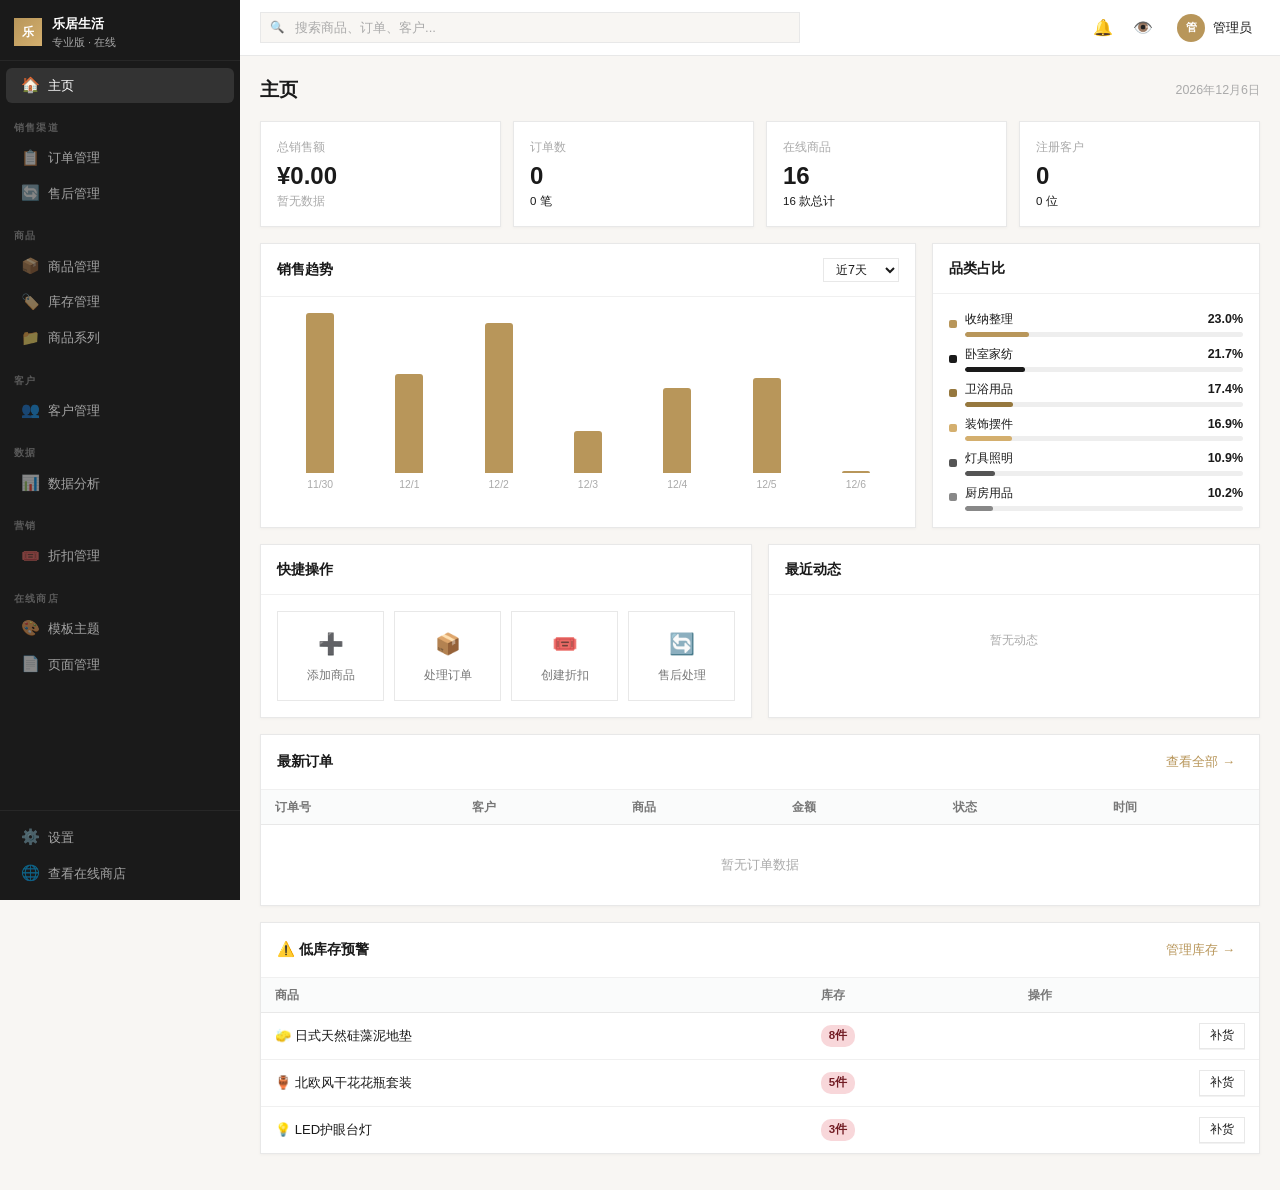
==== commit 52f76d58: "feat: 新增售后管理、物流追踪、商品变体三大核心模块 - 售后管理：完整退款/退货/换货流程，步骤条可视化进度，温暖人性化提示语 - 物流追踪：发货时选择快递公司填写单号，时间线动画展示物流状态 " ====
--- a/admin.html
+++ b/admin.html
@@ -30,6 +30,10 @@
           <span class="nav-icon">📋</span><span class="nav-label">订单管理</span>
           <span class="nav-badge" id="orderBadge" style="display:none">0</span>
         </div>
+        <div class="nav-item" data-page="aftersales" onclick="nav(this)">
+          <span class="nav-icon">🔄</span><span class="nav-label">售后管理</span>
+          <span class="nav-badge" id="asBadge" style="display:none">0</span>
+        </div>
       </div>
       <div class="nav-section">
         <div class="nav-section-title">商品</div>
@@ -123,7 +127,7 @@
                 <div class="qa-card" onclick="nav(qs('[data-page=products]'));setTimeout(()=>openProductModal(),100)"><span class="qa-icon">➕</span><span class="qa-label">添加商品</span></div>
                 <div class="qa-card" onclick="nav(qs('[data-page=orders]'))"><span class="qa-icon">📦</span><span class="qa-label">处理订单</span></div>
                 <div class="qa-card" onclick="nav(qs('[data-page=discounts]'));setTimeout(()=>openDiscountModal(),100)"><span class="qa-icon">🎟️</span><span class="qa-label">创建折扣</span></div>
-                <div class="qa-card" onclick="nav(qs('[data-page=analytics]'))"><span class="qa-icon">📊</span><span class="qa-label">数据分析</span></div>
+                <div class="qa-card" onclick="nav(qs('[data-page=aftersales]'))"><span class="qa-icon">🔄</span><span class="qa-label">售后处理</span></div>
               </div>
             </div>
           </div>
@@ -174,6 +178,55 @@
             <div class="sb-empty" id="orderEmpty" style="display:none"><div class="sb-empty-icon">📋</div><div class="sb-empty-title">暂无订单</div><div class="sb-empty-desc">客户下单后订单将显示在这里</div></div>
           </div>
           <div class="sb-card-footer" id="orderFoot" style="display:none"><span class="sm muted" id="orderInfo"></span></div>
+        </div>
+      </div>
+
+      <!-- ===== 售后管理 ===== -->
+      <div id="pg-aftersales" style="display:none">
+        <div class="page-header"><h1>售后管理</h1>
+          <div class="page-header-actions">
+            <button class="sb-btn sb-btn-secondary" onclick="exportCSV('aftersales')">导出记录</button>
+          </div>
+        </div>
+        <div class="sb-warm-tip sb-warm-tip-info">
+          <span class="sb-warm-tip-icon">💡</span>
+          <div>每一位客户的反馈都值得认真对待。及时处理售后能大大提升回头客比例，也让你的店铺口碑更好。</div>
+        </div>
+        <div class="stats-row anim-in">
+          <div class="stat-card"><div class="stat-label">待处理</div><div class="stat-value" id="asPending">0</div><div class="stat-change" style="color:var(--sb-warning)">需要你的关注</div></div>
+          <div class="stat-card"><div class="stat-label">处理中</div><div class="stat-value" id="asProcessing">0</div><div class="stat-change muted">正在跟进</div></div>
+          <div class="stat-card"><div class="stat-label">已完成</div><div class="stat-value" id="asCompleted">0</div><div class="stat-change up">圆满解决</div></div>
+          <div class="stat-card"><div class="stat-label">满意度</div><div class="stat-value" id="asSatisfy">--</div><div class="stat-change muted">客户评价</div></div>
+        </div>
+        <div class="sb-card">
+          <div class="sb-tabs" id="asTabs">
+            <button class="sb-tab active" onclick="setAsFilter('all',this)">全部</button>
+            <button class="sb-tab" onclick="setAsFilter('待处理',this)">待处理</button>
+            <button class="sb-tab" onclick="setAsFilter('处理中',this)">处理中</button>
+            <button class="sb-tab" onclick="setAsFilter('已退款',this)">已退款</button>
+            <button class="sb-tab" onclick="setAsFilter('已完成',this)">已完成</button>
+            <button class="sb-tab" onclick="setAsFilter('已拒绝',this)">已拒绝</button>
+          </div>
+          <div class="sb-filters">
+            <div class="sb-filter-search"><input type="text" placeholder="搜索订单号、客户名..." id="asSearch" oninput="renderAftersales()"></div>
+            <select class="sb-select" style="width:auto;padding:5px 8px;font-size:.78rem" id="asType" onchange="renderAftersales()">
+              <option value="">全部类型</option>
+              <option value="refund">仅退款</option>
+              <option value="return">退货退款</option>
+              <option value="exchange">换货</option>
+            </select>
+          </div>
+          <div class="sb-card-body np" id="asListWrap">
+            <div class="sb-table-wrap"><table class="sb-table"><thead><tr>
+              <th>售后单号</th><th>关联订单</th><th>客户</th><th>类型</th><th>原因</th><th>金额</th><th>状态</th><th>申请时间</th><th class="act">操作</th>
+            </tr></thead><tbody id="asTbl"></tbody></table></div>
+            <div class="sb-empty-warm" id="asEmpty" style="display:none">
+              <div class="sb-empty-warm-illust">🎉</div>
+              <h3>暂时没有售后申请</h3>
+              <p>这说明你的商品质量很棒！继续保持，客户都很满意哦~</p>
+            </div>
+          </div>
+          <div class="sb-card-footer" id="asFoot" style="display:none"><span class="sm muted" id="asInfo"></span></div>
         </div>
       </div>
 
@@ -383,6 +436,19 @@
         <div class="sb-fg"><label>标签</label><input type="text" class="sb-input" id="eBadge" placeholder="热卖、新品、特惠"></div>
       </div>
       <div class="sb-fg"><label>特殊标记</label><div style="display:flex;gap:16px;margin-top:3px"><label class="sb-checkbox"><input type="checkbox" id="eFeatured"> 热销推荐</label><label class="sb-checkbox"><input type="checkbox" id="eIsNew"> 新品上市</label></div></div>
+      <hr class="sb-divider">
+      <div style="display:flex;align-items:center;justify-content:space-between;margin-bottom:10px">
+        <h4 class="bold" style="font-size:.85rem">商品变体 <span class="muted" style="font-weight:400;font-size:.75rem">（如多颜色、多尺寸）</span></h4>
+        <label class="sb-checkbox"><input type="checkbox" id="eHasVariants" onchange="toggleVariantUI()"> 启用变体</label>
+      </div>
+      <div id="variantSection" style="display:none">
+        <div class="sb-warm-tip sb-warm-tip-info" style="margin-bottom:12px">
+          <span class="sb-warm-tip-icon">✨</span>
+          <div>添加变体后，客户可以根据自己的喜好选择颜色、尺寸等。每个变体可以设置独立的价格和库存。</div>
+        </div>
+        <div class="variant-list" id="variantList"></div>
+        <button class="add-variant-btn mt8" onclick="addVariantRow()">＋ 添加一个变体</button>
+      </div>
     </div>
     <div class="sb-modal-ft"><button class="sb-btn sb-btn-secondary" onclick="closeModal('prodModal')">取消</button><button class="sb-btn sb-btn-primary" onclick="saveProduct()">保存商品</button></div>
   </div>
@@ -491,6 +557,93 @@
   </div>
 </div>
 
+<!-- 发货物流 -->
+<div class="sb-overlay" id="shipModal">
+  <div class="sb-modal">
+    <div class="sb-modal-hd"><h3>发货 · 填写物流信息</h3><button class="sb-modal-x" onclick="closeModal('shipModal')">&times;</button></div>
+    <div class="sb-modal-bd">
+      <input type="hidden" id="shipOrderId">
+      <div class="sb-warm-tip sb-warm-tip-success">
+        <span class="sb-warm-tip-icon">📦</span>
+        <div>填写物流信息后，客户将收到发货通知。准确的物流信息能减少80%的"我的快递到哪了"咨询~</div>
+      </div>
+      <div class="sb-fg">
+        <label>选择快递公司</label>
+        <div class="ship-company-grid" id="shipCompanyGrid">
+          <div class="ship-co-item" onclick="selectShipCo(this,'顺丰速运')"><div class="co-icon">🟤</div>顺丰速运</div>
+          <div class="ship-co-item" onclick="selectShipCo(this,'中通快递')"><div class="co-icon">🔵</div>中通快递</div>
+          <div class="ship-co-item" onclick="selectShipCo(this,'圆通速递')"><div class="co-icon">🟡</div>圆通速递</div>
+          <div class="ship-co-item" onclick="selectShipCo(this,'韵达快递')"><div class="co-icon">🟠</div>韵达快递</div>
+          <div class="ship-co-item" onclick="selectShipCo(this,'申通快递')"><div class="co-icon">🔴</div>申通快递</div>
+          <div class="ship-co-item" onclick="selectShipCo(this,'极兔速递')"><div class="co-icon">🟢</div>极兔速递</div>
+        </div>
+        <input type="hidden" id="shipCompany">
+      </div>
+      <div class="sb-fg"><label>快递单号</label><input type="text" class="sb-input" id="shipTrackNo" placeholder="请输入快递单号"><div class="hint">输入后客户可以在订单页面实时追踪物流</div></div>
+      <div class="sb-fg"><label>备注（可选）</label><textarea class="sb-textarea" id="shipNote" rows="2" placeholder="如需要告知客户的注意事项..."></textarea></div>
+    </div>
+    <div class="sb-modal-ft">
+      <button class="sb-btn sb-btn-secondary" onclick="closeModal('shipModal')">取消</button>
+      <button class="sb-btn sb-btn-primary" onclick="confirmShip()">确认发货</button>
+    </div>
+  </div>
+</div>
+
+<!-- 物流追踪详情 -->
+<div class="sb-overlay" id="trackModal">
+  <div class="sb-modal">
+    <div class="sb-modal-hd"><h3 id="trackModalTitle">物流追踪</h3><button class="sb-modal-x" onclick="closeModal('trackModal')">&times;</button></div>
+    <div class="sb-modal-bd" id="trackModalBody"></div>
+    <div class="sb-modal-ft"><button class="sb-btn sb-btn-secondary" onclick="closeModal('trackModal')">关闭</button></div>
+  </div>
+</div>
+
+<!-- 售后处理 -->
+<div class="sb-overlay" id="asModal">
+  <div class="sb-modal sb-modal-lg">
+    <div class="sb-modal-hd"><h3 id="asModalTitle">售后详情</h3><button class="sb-modal-x" onclick="closeModal('asModal')">&times;</button></div>
+    <div class="sb-modal-bd" id="asModalBody"></div>
+    <div class="sb-modal-ft" id="asModalFt"></div>
+  </div>
+</div>
+
+<!-- 申请售后 -->
+<div class="sb-overlay" id="asApplyModal">
+  <div class="sb-modal">
+    <div class="sb-modal-hd"><h3>申请售后</h3><button class="sb-modal-x" onclick="closeModal('asApplyModal')">&times;</button></div>
+    <div class="sb-modal-bd">
+      <input type="hidden" id="asApplyOrderId">
+      <div class="sb-warm-tip sb-warm-tip-warn">
+        <span class="sb-warm-tip-icon">🤝</span>
+        <div>理解客户的需求，耐心沟通。好的售后体验能把一次投诉变成一个忠实客户。</div>
+      </div>
+      <div class="sb-fg"><label>售后类型</label>
+        <select class="sb-select" id="asApplyType" onchange="updateAsApplyUI()">
+          <option value="refund">仅退款 — 商品不退回</option>
+          <option value="return">退货退款 — 商品退回后退款</option>
+          <option value="exchange">换货 — 重新发一件新的</option>
+        </select>
+      </div>
+      <div class="sb-fg"><label>退款原因</label>
+        <div class="reason-tags" id="asReasonTags">
+          <span class="reason-tag" onclick="selectReason(this)">商品质量问题</span>
+          <span class="reason-tag" onclick="selectReason(this)">与描述不符</span>
+          <span class="reason-tag" onclick="selectReason(this)">尺寸/规格不对</span>
+          <span class="reason-tag" onclick="selectReason(this)">物流损坏</span>
+          <span class="reason-tag" onclick="selectReason(this)">不喜欢/不想要了</span>
+          <span class="reason-tag" onclick="selectReason(this)">发错货</span>
+        </div>
+      </div>
+      <div class="sb-fg"><label>退款金额 (¥)</label><input type="number" class="sb-input" id="asApplyAmount" placeholder="0.00" step="0.01" min="0"><div class="hint" id="asAmountHint">将退还至客户原支付渠道</div></div>
+      <div class="sb-fg"><label>详细说明（可选）</label><textarea class="sb-textarea" id="asApplyDesc" rows="2" placeholder="补充说明情况，帮助更好地处理..."></textarea></div>
+    </div>
+    <div class="sb-modal-ft">
+      <button class="sb-btn sb-btn-secondary" onclick="closeModal('asApplyModal')">取消</button>
+      <button class="sb-btn sb-btn-primary" onclick="submitAftersale()">提交售后申请</button>
+    </div>
+  </div>
+</div>
+
 <div class="sb-toast-wrap" id="toastWrap"></div>
 
 <script>
@@ -524,6 +677,7 @@
 }
 
 function fmtDate(d) { return d.getFullYear()+'-'+String(d.getMonth()+1).padStart(2,'0')+'-'+String(d.getDate()).padStart(2,'0'); }
+function fmtDateTime(d) { return fmtDate(d)+' '+String(d.getHours()).padStart(2,'0')+':'+String(d.getMinutes()).padStart(2,'0'); }
 function fmtMoney(n) { return '¥' + n.toFixed(2); }
 
 // ===== 数据层 =====
@@ -595,7 +749,7 @@
   el.classList.add('active');
   $('adminSidebar').classList.remove('open');
   $('sidebarMask').classList.remove('show');
-  const r = {dashboard:renderDashboard,orders:renderOrders,products:renderProducts,inventory:renderInventory,collections:renderCollections,customers:renderCustomers,analytics:renderAnalytics,discounts:renderDiscounts,themes:renderThemes,pages:renderPages,settings:renderSettings};
+  const r = {dashboard:renderDashboard,orders:renderOrders,products:renderProducts,inventory:renderInventory,collections:renderCollections,customers:renderCustomers,analytics:renderAnalytics,discounts:renderDiscounts,themes:renderThemes,pages:renderPages,settings:renderSettings,aftersales:renderAftersales};
   if (r[page]) r[page]();
 }
 
@@ -718,8 +872,9 @@
       <td class="bold">${fmtMoney(amt)}</td>
       <td><span class="sb-badge ${bc}">${o.status}</span></td>
       <td class="act">
-        ${o.status==='待支付'?`<button class="sb-btn sb-btn-sm sb-btn-primary" onclick="shipOrder('${o.id}')">发货</button>  <button class="sb-btn sb-btn-sm sb-btn-destructive" onclick="cancelOrder('${o.id}')">取消</button>`:''}
-        ${o.status==='已发货'?`<button class="sb-btn sb-btn-sm sb-btn-secondary" onclick="completeOrder('${o.id}')">确认完成</button>`:''}
+        ${o.status==='待支付'?`<button class="sb-btn sb-btn-sm sb-btn-primary" onclick="openShipModal('${o.id}')">发货</button>  <button class="sb-btn sb-btn-sm sb-btn-destructive" onclick="cancelOrder('${o.id}')">取消</button>`:''}
+        ${o.status==='已发货'?`<button class="sb-btn sb-btn-sm sb-btn-secondary" onclick="completeOrder('${o.id}')">确认完成</button> <button class="sb-btn sb-btn-sm sb-btn-secondary" onclick="viewTracking('${o.id}')">📍物流</button>`:''}
+        ${o.status==='已完成'?`<button class="sb-btn sb-btn-sm sb-btn-secondary" onclick="openAsApplyModal('${o.id}')">售后</button> <button class="sb-btn sb-btn-sm sb-btn-secondary" onclick="viewTracking('${o.id}')">📍物流</button>`:''}
         <button class="sb-btn-icon" onclick="viewOrder('${o.id}')" title="详情">📋</button>
       </td></tr>`;
   }).join('');
@@ -752,19 +907,26 @@
       <div class="od-row"><span class="lbl">地址</span><span class="val">${o.address?.address||'-'}</span></div>
       ${o.address?.note?`<div class="od-row"><span class="lbl">备注</span><span class="val">${o.address.note}</span></div>`:''}
     </div></div>
-    <div class="sb-card"><div class="sb-card-header"><h2>支付信息</h2></div><div class="sb-card-body">
+    <div class="sb-card mb16"><div class="sb-card-header"><h2>支付信息</h2></div><div class="sb-card-body">
       <div class="od-row"><span class="lbl">支付方式</span><span class="val">${pay[o.payment]||o.payment||'-'}</span></div>
       <div class="od-row"><span class="lbl">订单金额</span><span class="val bold">${fmtMoney(amt)}</span></div>
     </div></div>
+    ${o.shipping && o.shipping.company ? `<div class="sb-card"><div class="sb-card-header"><h2>📦 物流信息</h2><button class="sb-btn sb-btn-plain" onclick="closeModal('orderModal');viewTracking('${o.id}')">追踪详情 →</button></div><div class="sb-card-body">
+      <div class="od-row"><span class="lbl">快递公司</span><span class="val">${o.shipping.company}</span></div>
+      <div class="od-row"><span class="lbl">快递单号</span><span class="val" style="font-family:monospace">${o.shipping.trackNo}</span></div>
+      <div class="od-row"><span class="lbl">发货时间</span><span class="val">${o.shipping.shipTime||'-'}</span></div>
+      ${o.shipping.note?`<div class="od-row"><span class="lbl">备注</span><span class="val">${o.shipping.note}</span></div>`:''}
+    </div></div>` : ''}
   </div></div>`;
   let ftHtml = '<button class="sb-btn sb-btn-secondary" onclick="closeModal(\'orderModal\')">关闭</button>';
-  if (o.status==='待支付') ftHtml += ` <button class="sb-btn sb-btn-primary" onclick="shipOrder('${o.id}');closeModal('orderModal')">标记发货</button>`;
-  if (o.status==='已发货') ftHtml += ` <button class="sb-btn sb-btn-primary" onclick="completeOrder('${o.id}');closeModal('orderModal')">确认完成</button>`;
+  if (o.status==='待支付') ftHtml += ` <button class="sb-btn sb-btn-primary" onclick="closeModal('orderModal');openShipModal('${o.id}')">📦 发货</button>`;
+  if (o.status==='已发货') ftHtml += ` <button class="sb-btn sb-btn-secondary" onclick="closeModal('orderModal');viewTracking('${o.id}')">📍 物流追踪</button> <button class="sb-btn sb-btn-primary" onclick="completeOrder('${o.id}');closeModal('orderModal')">确认完成</button>`;
+  if (o.status==='已完成') ftHtml += ` <button class="sb-btn sb-btn-secondary" onclick="closeModal('orderModal');openAsApplyModal('${o.id}')">🔄 售后</button>`;
   $('orderModalFt').innerHTML = ftHtml;
   openModal('orderModal');
 }
 
-function shipOrder(id) { const o=getO(); const x=o.find(a=>a.id===id); if(x){x.status='已发货';setO(o);renderOrders();toast('订单已发货','ok');} }
+function shipOrder(id) { const o=getO(); const x=o.find(a=>a.id===id); if(x){x.status='已发货';if(!x.shipping)x.shipping={};x.shipping.shipTime=fmtDateTime(new Date());setO(o);renderOrders();toast('订单已发货','ok');} }
 function completeOrder(id) { const o=getO(); const x=o.find(a=>a.id===id); if(x){x.status='已完成';setO(o);renderOrders();toast('订单已完成','ok');} }
 function cancelOrder(id) { if(!confirm('确定取消此订单？')) return; const o=getO(); const x=o.find(a=>a.id===id); if(x){x.status='已取消';setO(o);renderOrders();toast('订单已取消','ok');} }
 
@@ -796,7 +958,7 @@
     const skb = p.stock<=10?'sb-badge-danger':p.stock<=30?'sb-badge-warning':'sb-badge-default';
     return `<tr><td class="ck"><input type="checkbox" onchange="updateBatchUI()"></td>
       <td style="font-size:1.2rem;width:36px">${p.icon||'📦'}</td>
-      <td><a href="javascript:void(0)" onclick="editProduct(${p.id})" style="font-weight:500">${p.name}</a>${p.badge?`<br><span class="muted xs">${p.badge}</span>`:''}</td>
+      <td><a href="javascript:void(0)" onclick="editProduct(${p.id})" style="font-weight:500">${p.name}</a>${p.variants&&p.variants.length?`<br><span class="muted xs">${p.variants.length}个变体</span>`:p.badge?`<br><span class="muted xs">${p.badge}</span>`:''}</td>
       <td><span class="sb-badge ${sb}"><span class="sb-dot ${st==='active'?'sb-dot-green':st==='draft'?'sb-dot-yellow':''}"></span> ${stxt}</span></td>
       <td><span class="sb-badge ${skb}">${p.stock}</span></td>
       <td class="muted">${CAT[p.category]||p.category}</td>
@@ -825,6 +987,14 @@
   $('eIsNew').checked = p ? !!p.isNew : false;
   $('eStatus').value = p ? (p.status||'active') : 'active';
   $('eSku').value = p ? (p.sku||'') : '';
+  // Load variants
+  if (p && p.variants && p.variants.length) {
+    loadVariantsToUI(p.variants);
+  } else {
+    $('eHasVariants').checked = false;
+    $('variantSection').style.display = 'none';
+    $('variantList').innerHTML = '';
+  }
   openModal('prodModal');
 }
 
@@ -834,9 +1004,10 @@
   if (isNaN(price)||price<=0) { toast('请输入有效价格','err'); return; }
   if (isNaN(stock)||stock<0) { toast('请输入有效库存','err'); return; }
   const prods=getP(), editId=$('eId').value, status=$('eStatus').value;
+  const variants = $('eHasVariants').checked ? getVariantsFromUI() : [];
   const data = {name, icon:$('eIcon').value||'📦', category:$('eCat').value, price, originalPrice:parseFloat($('eOrigPrice').value)||null,
     stock, description:$('eDesc').value, detail:$('eDetail').value, badge:$('eBadge').value,
-    featured:$('eFeatured').checked, isNew:$('eIsNew').checked, active:status!=='archived', status, sku:$('eSku').value};
+    featured:$('eFeatured').checked, isNew:$('eIsNew').checked, active:status!=='archived', status, sku:$('eSku').value, variants};
   if (editId) { const idx=prods.findIndex(p=>p.id===parseInt(editId)); if(idx>=0)Object.assign(prods[idx],data); toast('商品已更新','ok'); }
   else { data.id = prods.length>0 ? Math.max(...prods.map(p=>p.id))+1 : 1; prods.push(data); toast('商品已添加','ok'); }
   setP(prods); closeModal('prodModal'); renderProducts();
@@ -1216,6 +1387,13 @@
     csv = '姓名,手机号,邮箱\n';
     users.forEach(u => { csv += `${u.name},${u.phone||''},${u.email||''}\n`; });
     filename = 'customers.csv';
+  } else if (type === 'aftersales') {
+    const asList = getAS();
+    if (!asList.length) { toast('暂无数据','err'); return; }
+    csv = '售后单号,关联订单,客户,类型,原因,金额,状态,申请时间\n';
+    const tn = {refund:'仅退款','return':'退货退款',exchange:'换货'};
+    asList.forEach(a => { csv += `${a.id},${a.orderId},${a.customer||''},${tn[a.type]||a.type},${a.reason||''},${(a.amount||0).toFixed(2)},${a.status},${a.createTime}\n`; });
+    filename = 'aftersales.csv';
   }
   const blob = new Blob(['\ufeff'+csv], {type:'text/csv;charset=utf-8;'});
   const link = document.createElement('a');
@@ -1225,6 +1403,406 @@
   toast('导出成功','ok');
 }
 
+// ===== 物流发货 =====
+let selectedShipCo = '';
+function selectShipCo(el, name) {
+  qsa('.ship-co-item').forEach(x => x.classList.remove('selected'));
+  el.classList.add('selected');
+  selectedShipCo = name;
+  $('shipCompany').value = name;
+}
+
+function openShipModal(orderId) {
+  $('shipOrderId').value = orderId;
+  $('shipTrackNo').value = '';
+  $('shipNote').value = '';
+  selectedShipCo = '';
+  qsa('.ship-co-item').forEach(x => x.classList.remove('selected'));
+  openModal('shipModal');
+}
+
+function confirmShip() {
+  const orderId = $('shipOrderId').value;
+  const trackNo = $('shipTrackNo').value.trim();
+  const company = selectedShipCo;
+  if (!company) { toast('请选择快递公司', 'err'); return; }
+  if (!trackNo) { toast('请输入快递单号', 'err'); return; }
+  const orders = getO();
+  const o = orders.find(x => x.id === orderId);
+  if (!o) return;
+  o.status = '已发货';
+  o.shipping = {
+    company, trackNo, note: $('shipNote').value.trim(),
+    shipTime: fmtDateTime(new Date()),
+    timeline: [
+      { time: fmtDateTime(new Date()), text: '商家已发货，' + company + '正在揽收', icon: '📦' },
+      { time: fmtDateTime(new Date(Date.now() - 60000)), text: '订单已打包完成，等待快递员取件', icon: '📋' },
+    ]
+  };
+  setO(orders);
+  closeModal('shipModal');
+  renderOrders();
+  toast('发货成功！客户将收到物流通知', 'ok');
+}
+
+function viewTracking(orderId) {
+  const o = getO().find(x => x.id === orderId);
+  if (!o) return;
+  const s = o.shipping || {};
+  $('trackModalTitle').textContent = '物流追踪 · ' + orderId;
+  if (!s.company) {
+    $('trackModalBody').innerHTML = '<div class="sb-empty-warm"><div class="sb-empty-warm-illust">📭</div><h3>暂无物流信息</h3><p>发货时填写物流单号，就能在这里追踪啦</p></div>';
+    openModal('trackModal');
+    return;
+  }
+  // Generate simulated tracking timeline
+  let tl = s.timeline || [];
+  if (o.status === '已完成' && tl.length <= 2) {
+    const now = new Date();
+    tl = [
+      { time: fmtDateTime(new Date(now - 3600000*0.5)), text: '签收成功！感谢你选择乐居生活 ❤️', icon: '✅' },
+      { time: fmtDateTime(new Date(now - 3600000*2)), text: '快递员正在派送中，请保持电话畅通', icon: '🚶' },
+      { time: fmtDateTime(new Date(now - 3600000*8)), text: '到达目的地城市，正在分拣', icon: '🏢' },
+      { time: fmtDateTime(new Date(now - 3600000*18)), text: '运输中，从发货城市发出', icon: '🚛' },
+      { time: fmtDateTime(new Date(now - 3600000*24)), text: '快递已揽收', icon: '📦' },
+    ];
+  } else if (tl.length <= 2) {
+    const now = new Date();
+    tl = [
+      { time: fmtDateTime(new Date(now - 3600000*1)), text: '运输中，预计1-3天到达', icon: '🚛' },
+      { time: fmtDateTime(new Date(now - 3600000*3)), text: '快递已从仓库发出', icon: '🏢' },
+      ...tl
+    ];
+  }
+  $('trackModalBody').innerHTML = `
+    <div style="display:flex;align-items:center;gap:12px;padding:12px 14px;background:var(--sb-bg);border-radius:var(--sb-radius);margin-bottom:16px">
+      <div style="font-size:1.6rem">🚚</div>
+      <div style="flex:1">
+        <div class="bold" style="font-size:.88rem">${s.company}</div>
+        <div class="muted sm">运单号：${s.trackNo}</div>
+      </div>
+      <button class="sb-btn sb-btn-sm sb-btn-secondary" onclick="navigator.clipboard.writeText('${s.trackNo}');toast('单号已复制','ok')">复制单号</button>
+    </div>
+    <div class="ship-timeline">
+      ${tl.map((item, i) => `
+        <div class="ship-tl-item">
+          <div class="ship-tl-dot">${item.icon || '📍'}</div>
+          <div class="ship-tl-body">
+            <div class="ship-tl-text">${item.text}</div>
+            <div class="ship-tl-time">${item.time}</div>
+          </div>
+        </div>
+      `).join('')}
+    </div>
+    ${s.note ? `<div class="sb-warm-tip sb-warm-tip-info" style="margin-top:12px"><span class="sb-warm-tip-icon">📝</span><div>商家备注：${s.note}</div></div>` : ''}
+  `;
+  openModal('trackModal');
+}
+
+// ===== 售后管理 =====
+function getAS() { return JSON.parse(localStorage.getItem('leju_aftersales') || '[]'); }
+function setAS(d) { localStorage.setItem('leju_aftersales', JSON.stringify(d)); }
+
+let asFilter = 'all';
+function setAsFilter(f, btn) {
+  asFilter = f;
+  qsa('#asTabs .sb-tab').forEach(t => t.classList.remove('active'));
+  btn.classList.add('active');
+  renderAftersales();
+}
+
+function renderAftersales() {
+  const asList = getAS();
+  const search = ($('asSearch')?.value || '').trim().toLowerCase();
+  const typeF = $('asType')?.value || '';
+  let filtered = asFilter === 'all' ? [...asList] : asList.filter(a => a.status === asFilter);
+  if (search) filtered = filtered.filter(a => a.id.toLowerCase().includes(search) || a.orderId.toLowerCase().includes(search) || (a.customer || '').toLowerCase().includes(search));
+  if (typeF) filtered = filtered.filter(a => a.type === typeF);
+  filtered.sort((a, b) => new Date(b.createTime) - new Date(a.createTime));
+
+  // stats
+  const pending = asList.filter(a => a.status === '待处理').length;
+  const processing = asList.filter(a => a.status === '处理中').length;
+  const completed = asList.filter(a => a.status === '已完成' || a.status === '已退款').length;
+  $('asPending').textContent = pending;
+  $('asProcessing').textContent = processing;
+  $('asCompleted').textContent = completed;
+  $('asSatisfy').textContent = completed > 0 ? (85 + Math.floor(Math.random() * 13)) + '%' : '--';
+  const asBadge = $('asBadge');
+  if (asBadge) { asBadge.textContent = pending; asBadge.style.display = pending > 0 ? 'flex' : 'none'; }
+
+  if (!filtered.length) {
+    $('asTbl').innerHTML = '';
+    $('asEmpty').style.display = 'block';
+    $('asFoot').style.display = 'none';
+    return;
+  }
+  $('asEmpty').style.display = 'none';
+  $('asFoot').style.display = 'flex';
+  $('asInfo').textContent = '共 ' + filtered.length + ' 条售后记录';
+
+  const typeNames = { refund: '仅退款', 'return': '退货退款', exchange: '换货' };
+  const typeIcons = { refund: '💰', 'return': '📦', exchange: '🔄' };
+  $('asTbl').innerHTML = filtered.map(a => {
+    const bc = a.status === '已完成' || a.status === '已退款' ? 'sb-badge-success' : a.status === '处理中' ? 'sb-badge-info' : a.status === '已拒绝' ? 'sb-badge-danger' : 'sb-badge-warning';
+    return `<tr>
+      <td><a href="javascript:void(0)" onclick="viewAftersale('${a.id}')" class="bold">${a.id}</a></td>
+      <td class="muted sm">${a.orderId}</td>
+      <td>${a.customer || '-'}</td>
+      <td>${typeIcons[a.type] || '📋'} ${typeNames[a.type] || a.type}</td>
+      <td class="muted sm">${a.reason || '-'}</td>
+      <td class="bold">${fmtMoney(a.amount || 0)}</td>
+      <td><span class="sb-badge ${bc}">${a.status}</span></td>
+      <td class="muted sm">${a.createTime}</td>
+      <td class="act">
+        ${a.status === '待处理' ? `<button class="sb-btn sb-btn-sm sb-btn-primary" onclick="approveAftersale('${a.id}')">同意</button> <button class="sb-btn sb-btn-sm sb-btn-destructive" onclick="rejectAftersale('${a.id}')">拒绝</button>` : ''}
+        ${a.status === '处理中' ? `<button class="sb-btn sb-btn-sm sb-btn-primary" onclick="completeAftersale('${a.id}')">完成退款</button>` : ''}
+        <button class="sb-btn-icon" onclick="viewAftersale('${a.id}')" title="详情">📋</button>
+      </td>
+    </tr>`;
+  }).join('');
+}
+
+function openAsApplyModal(orderId) {
+  const o = getO().find(x => x.id === orderId);
+  if (!o) return;
+  $('asApplyOrderId').value = orderId;
+  $('asApplyAmount').value = calcOrderAmount(o).toFixed(2);
+  $('asAmountHint').textContent = '订单总额 ' + fmtMoney(calcOrderAmount(o)) + '，可部分退款';
+  $('asApplyType').value = 'refund';
+  $('asApplyDesc').value = '';
+  qsa('.reason-tag').forEach(t => t.classList.remove('selected'));
+  openModal('asApplyModal');
+}
+
+function selectReason(el) {
+  qsa('.reason-tag').forEach(t => t.classList.remove('selected'));
+  el.classList.add('selected');
+}
+
+function updateAsApplyUI() {
+  const type = $('asApplyType').value;
+  const hints = { refund: '将退还至客户原支付渠道', 'return': '收到退货后退还款项', exchange: '换货无需退款金额' };
+  $('asAmountHint').textContent = hints[type] || '';
+}
+
+function submitAftersale() {
+  const orderId = $('asApplyOrderId').value;
+  const type = $('asApplyType').value;
+  const amount = parseFloat($('asApplyAmount').value) || 0;
+  const reason = qs('.reason-tag.selected')?.textContent || '其他原因';
+  const desc = $('asApplyDesc').value.trim();
+  const o = getO().find(x => x.id === orderId);
+  if (!o) return;
+  const asList = getAS();
+  const asId = 'AS' + Date.now().toString().slice(-8);
+  asList.push({
+    id: asId,
+    orderId,
+    customer: o.address?.name || '-',
+    phone: o.address?.phone || '',
+    type,
+    reason,
+    amount,
+    desc,
+    status: '待处理',
+    createTime: fmtDateTime(new Date()),
+    timeline: [{ time: fmtDateTime(new Date()), text: '售后申请已提交，等待商家审核', icon: '📋' }]
+  });
+  setAS(asList);
+  closeModal('asApplyModal');
+  toast('售后申请已提交，会尽快处理', 'ok');
+}
+
+function approveAftersale(id) {
+  const asList = getAS();
+  const a = asList.find(x => x.id === id);
+  if (!a) return;
+  a.status = '处理中';
+  a.timeline = a.timeline || [];
+  a.timeline.push({ time: fmtDateTime(new Date()), text: '商家已同意售后申请，正在处理中', icon: '✅' });
+  if (a.type === 'return') {
+    a.timeline.push({ time: fmtDateTime(new Date()), text: '请客户将商品寄回，收到后安排退款', icon: '📦' });
+  }
+  setAS(asList);
+  renderAftersales();
+  toast('已同意售后申请', 'ok');
+}
+
+function rejectAftersale(id) {
+  if (!confirm('确定拒绝此售后申请？请先与客户充分沟通。')) return;
+  const asList = getAS();
+  const a = asList.find(x => x.id === id);
+  if (!a) return;
+  a.status = '已拒绝';
+  a.timeline = a.timeline || [];
+  a.timeline.push({ time: fmtDateTime(new Date()), text: '售后申请已拒绝', icon: '❌' });
+  setAS(asList);
+  renderAftersales();
+  toast('已拒绝售后申请');
+}
+
+function completeAftersale(id) {
+  const asList = getAS();
+  const a = asList.find(x => x.id === id);
+  if (!a) return;
+  a.status = a.type === 'exchange' ? '已完成' : '已退款';
+  a.timeline = a.timeline || [];
+  const typeMsg = { refund: '退款已原路退回客户账户', 'return': '已收到退货，退款已打回客户账户', exchange: '换货商品已发出' };
+  a.timeline.push({ time: fmtDateTime(new Date()), text: typeMsg[a.type] || '售后已完成', icon: '🎉' });
+  a.completeTime = fmtDateTime(new Date());
+  setAS(asList);
+  renderAftersales();
+  toast(a.type === 'exchange' ? '换货已完成！' : '退款已完成！金额将退回客户账户', 'ok');
+}
+
+function viewAftersale(id) {
+  const a = getAS().find(x => x.id === id);
+  if (!a) return;
+  const typeNames = { refund: '仅退款', 'return': '退货退款', exchange: '换货' };
+  const bc = a.status === '已完成' || a.status === '已退款' ? 'sb-badge-success' : a.status === '处理中' ? 'sb-badge-info' : a.status === '已拒绝' ? 'sb-badge-danger' : 'sb-badge-warning';
+
+  // Build steps
+  const steps = ['提交申请', '商家审核', a.type === 'return' ? '退回商品' : '处理中', a.type === 'exchange' ? '换货完成' : '退款完成'];
+  let activeStep = 0;
+  if (a.status === '处理中') activeStep = 2;
+  else if (a.status === '已退款' || a.status === '已完成') activeStep = 4;
+  else if (a.status === '已拒绝') activeStep = 1;
+  else activeStep = 1;
+
+  const stepsHtml = steps.map((s, i) => {
+    const cls = i < activeStep ? 'done' : i === activeStep ? 'active' : '';
+    const icon = i < activeStep ? '✓' : (i + 1);
+    return `<div class="as-step ${cls}"><div class="as-step-dot">${icon}</div><div class="as-step-label">${s}</div></div>`;
+  }).join('');
+
+  const tl = (a.timeline || []).slice().reverse();
+  $('asModalTitle').textContent = '售后详情 · ' + a.id;
+  $('asModalBody').innerHTML = `
+    <div class="as-steps">${stepsHtml}</div>
+    <div class="od-grid">
+      <div>
+        <div class="sb-card mb16">
+          <div class="sb-card-header"><h2>售后信息</h2><span class="sb-badge ${bc}">${a.status}</span></div>
+          <div class="sb-card-body">
+            <div class="od-row"><span class="lbl">售后类型</span><span class="val">${typeNames[a.type] || a.type}</span></div>
+            <div class="od-row"><span class="lbl">退款原因</span><span class="val">${a.reason || '-'}</span></div>
+            <div class="od-row"><span class="lbl">退款金额</span><span class="val bold danger">${fmtMoney(a.amount || 0)}</span></div>
+            ${a.desc ? `<div class="od-row"><span class="lbl">详细说明</span><span class="val">${a.desc}</span></div>` : ''}
+            <div class="od-row"><span class="lbl">关联订单</span><span class="val"><a href="javascript:void(0)" onclick="closeModal('asModal');viewOrder('${a.orderId}')">${a.orderId}</a></span></div>
+          </div>
+        </div>
+        <div class="sb-card">
+          <div class="sb-card-header"><h2>处理记录</h2></div>
+          <div class="sb-card-body">
+            <div class="ship-timeline">${tl.map(t => `
+              <div class="ship-tl-item">
+                <div class="ship-tl-dot">${t.icon || '📍'}</div>
+                <div class="ship-tl-body"><div class="ship-tl-text">${t.text}</div><div class="ship-tl-time">${t.time}</div></div>
+              </div>
+            `).join('')}</div>
+          </div>
+        </div>
+      </div>
+      <div>
+        <div class="sb-card mb16">
+          <div class="sb-card-header"><h2>客户信息</h2></div>
+          <div class="sb-card-body">
+            <div class="od-row"><span class="lbl">客户</span><span class="val">${a.customer || '-'}</span></div>
+            <div class="od-row"><span class="lbl">电话</span><span class="val">${a.phone || '-'}</span></div>
+            <div class="od-row"><span class="lbl">申请时间</span><span class="val">${a.createTime}</span></div>
+            ${a.completeTime ? `<div class="od-row"><span class="lbl">完成时间</span><span class="val">${a.completeTime}</span></div>` : ''}
+          </div>
+        </div>
+        ${a.status === '待处理' ? `
+        <div class="sb-warm-tip sb-warm-tip-warn">
+          <span class="sb-warm-tip-icon">⏰</span>
+          <div>建议24小时内处理，及时响应能提升客户满意度。先联系客户了解情况，再做决定。</div>
+        </div>` : ''}
+        ${a.status === '已退款' || a.status === '已完成' ? `
+        <div class="sb-warm-tip sb-warm-tip-success">
+          <span class="sb-warm-tip-icon">🎉</span>
+          <div>售后已圆满解决！好的售后体验是最好的口碑。</div>
+        </div>` : ''}
+      </div>
+    </div>
+  `;
+  let ft = '<button class="sb-btn sb-btn-secondary" onclick="closeModal(\'asModal\')">关闭</button>';
+  if (a.status === '待处理') ft += ` <button class="sb-btn sb-btn-destructive" onclick="rejectAftersale('${a.id}');closeModal('asModal')">拒绝</button> <button class="sb-btn sb-btn-primary" onclick="approveAftersale('${a.id}');closeModal('asModal')">同意处理</button>`;
+  if (a.status === '处理中') ft += ` <button class="sb-btn sb-btn-primary" onclick="completeAftersale('${a.id}');closeModal('asModal')">完成${a.type === 'exchange' ? '换货' : '退款'}</button>`;
+  $('asModalFt').innerHTML = ft;
+  openModal('asModal');
+}
+
+// ===== 商品变体 =====
+let variantCounter = 0;
+function toggleVariantUI() {
+  const show = $('eHasVariants').checked;
+  $('variantSection').style.display = show ? 'block' : 'none';
+  if (show && $('variantList').children.length === 0) addVariantRow();
+}
+
+function addVariantRow() {
+  variantCounter++;
+  const div = document.createElement('div');
+  div.className = 'variant-row';
+  div.id = 'vr-' + variantCounter;
+  div.innerHTML = `
+    <select style="width:80px" onchange="this.nextElementSibling.placeholder=this.value==='color'?'如：白色':'如：L'">
+      <option value="color">颜色</option>
+      <option value="size">尺寸</option>
+      <option value="material">材质</option>
+      <option value="style">款式</option>
+    </select>
+    <input type="text" placeholder="如：白色" style="flex:1;min-width:80px">
+    <input type="number" placeholder="价格" style="width:70px" min="0" step="0.01">
+    <input type="number" placeholder="库存" style="width:60px" min="0">
+    <button class="variant-remove" onclick="this.parentElement.remove()" title="移除">✕</button>
+  `;
+  $('variantList').appendChild(div);
+}
+
+function getVariantsFromUI() {
+  const rows = qsa('.variant-row');
+  const variants = [];
+  rows.forEach(row => {
+    const inputs = row.querySelectorAll('input');
+    const select = row.querySelector('select');
+    const type = select?.value || 'color';
+    const value = inputs[0]?.value.trim();
+    const price = parseFloat(inputs[1]?.value) || 0;
+    const stock = parseInt(inputs[2]?.value) || 0;
+    if (value) variants.push({ type, value, price, stock });
+  });
+  return variants;
+}
+
+function loadVariantsToUI(variants) {
+  $('variantList').innerHTML = '';
+  if (!variants || !variants.length) return;
+  $('eHasVariants').checked = true;
+  $('variantSection').style.display = 'block';
+  variants.forEach(v => {
+    variantCounter++;
+    const div = document.createElement('div');
+    div.className = 'variant-row';
+    div.id = 'vr-' + variantCounter;
+    div.innerHTML = `
+      <select style="width:80px" onchange="this.nextElementSibling.placeholder=this.value==='color'?'如：白色':'如：L'">
+        <option value="color" ${v.type === 'color' ? 'selected' : ''}>颜色</option>
+        <option value="size" ${v.type === 'size' ? 'selected' : ''}>尺寸</option>
+        <option value="material" ${v.type === 'material' ? 'selected' : ''}>材质</option>
+        <option value="style" ${v.type === 'style' ? 'selected' : ''}>款式</option>
+      </select>
+      <input type="text" placeholder="如：白色" style="flex:1;min-width:80px" value="${v.value}">
+      <input type="number" placeholder="价格" style="width:70px" min="0" step="0.01" value="${v.price || ''}">
+      <input type="number" placeholder="库存" style="width:60px" min="0" value="${v.stock || ''}">
+      <button class="variant-remove" onclick="this.parentElement.remove()" title="移除">✕</button>
+    `;
+    $('variantList').appendChild(div);
+  });
+}
+
 // ===== 初始化 =====
 renderDashboard();
 </script>
--- a/css/admin.css
+++ b/css/admin.css
@@ -697,3 +697,403 @@
   .admin-sidebar, .admin-topbar { display: none !important; }
   .admin-main { margin-left: 0 !important; }
 }
+
+/* ========== 人性化动效 ========== */
+@keyframes fadeInUp {
+  from { opacity: 0; transform: translateY(12px); }
+  to { opacity: 1; transform: translateY(0); }
+}
+@keyframes fadeIn {
+  from { opacity: 0; }
+  to { opacity: 1; }
+}
+@keyframes pulse-soft {
+  0%, 100% { transform: scale(1); }
+  50% { transform: scale(1.04); }
+}
+@keyframes slideInRight {
+  from { opacity: 0; transform: translateX(16px); }
+  to { opacity: 1; transform: translateX(0); }
+}
+@keyframes shimmer {
+  0% { background-position: -200% 0; }
+  100% { background-position: 200% 0; }
+}
+@keyframes check-bounce {
+  0% { transform: scale(0); }
+  50% { transform: scale(1.2); }
+  100% { transform: scale(1); }
+}
+
+.anim-in { animation: fadeInUp .35s ease both; }
+.anim-in-delay1 { animation: fadeInUp .35s ease .06s both; }
+.anim-in-delay2 { animation: fadeInUp .35s ease .12s both; }
+.anim-in-delay3 { animation: fadeInUp .35s ease .18s both; }
+
+/* ========== 温暖提示条 ========== */
+.sb-warm-tip {
+  padding: 14px 18px;
+  border-radius: var(--sb-radius);
+  font-size: .82rem;
+  display: flex;
+  align-items: flex-start;
+  gap: 10px;
+  margin-bottom: 14px;
+  line-height: 1.6;
+  animation: fadeInUp .4s ease both;
+}
+.sb-warm-tip-icon { font-size: 1.3rem; flex-shrink: 0; margin-top: -2px; }
+.sb-warm-tip-info {
+  background: linear-gradient(135deg, #f0f4ff, #e8eeff);
+  color: #3d5a99;
+  border: 1px solid #d0daf0;
+}
+.sb-warm-tip-success {
+  background: linear-gradient(135deg, #f0faf5, #e5f7ee);
+  color: #1a6b45;
+  border: 1px solid #b8e4ce;
+}
+.sb-warm-tip-warn {
+  background: linear-gradient(135deg, #fffbf0, #fff5e0);
+  color: #8a6d20;
+  border: 1px solid #ead9a0;
+}
+
+/* ========== 人性化空状态 ========== */
+.sb-empty-warm {
+  text-align: center;
+  padding: 60px 20px;
+  animation: fadeIn .5s ease;
+}
+.sb-empty-warm-illust {
+  font-size: 3.5rem;
+  margin-bottom: 16px;
+  animation: pulse-soft 2.5s ease-in-out infinite;
+}
+.sb-empty-warm h3 {
+  font-size: 1rem;
+  font-weight: 600;
+  margin-bottom: 8px;
+  color: var(--sb-text);
+}
+.sb-empty-warm p {
+  font-size: .82rem;
+  color: var(--sb-text-muted);
+  margin-bottom: 20px;
+  max-width: 320px;
+  margin-left: auto;
+  margin-right: auto;
+  line-height: 1.6;
+}
+
+/* ========== 售后状态步骤条 ========== */
+.as-steps {
+  display: flex;
+  align-items: center;
+  gap: 0;
+  margin: 16px 0;
+  padding: 0 10px;
+}
+.as-step {
+  display: flex;
+  flex-direction: column;
+  align-items: center;
+  flex: 1;
+  position: relative;
+}
+.as-step::before {
+  content: '';
+  position: absolute;
+  top: 14px;
+  left: -50%;
+  right: 50%;
+  height: 2px;
+  background: var(--sb-border);
+  z-index: 0;
+}
+.as-step:first-child::before { display: none; }
+.as-step.done::before { background: var(--sb-accent); }
+.as-step.active::before {
+  background: linear-gradient(90deg, var(--sb-accent), var(--sb-border));
+}
+.as-step-dot {
+  width: 30px;
+  height: 30px;
+  border-radius: 50%;
+  display: flex;
+  align-items: center;
+  justify-content: center;
+  font-size: .75rem;
+  z-index: 1;
+  background: #fff;
+  border: 2px solid var(--sb-border);
+  color: var(--sb-text-muted);
+  transition: all .3s ease;
+}
+.as-step.done .as-step-dot {
+  background: var(--sb-accent);
+  border-color: var(--sb-accent);
+  color: #fff;
+  animation: check-bounce .4s ease;
+}
+.as-step.active .as-step-dot {
+  border-color: var(--sb-accent);
+  color: var(--sb-accent);
+  box-shadow: 0 0 0 4px rgba(184,150,90,.15);
+}
+.as-step-label {
+  font-size: .7rem;
+  color: var(--sb-text-muted);
+  margin-top: 6px;
+  white-space: nowrap;
+}
+.as-step.done .as-step-label,
+.as-step.active .as-step-label { color: var(--sb-text); font-weight: 500; }
+
+/* ========== 物流追踪时间线 ========== */
+.ship-timeline { padding: 4px 0; }
+.ship-tl-item {
+  display: flex;
+  gap: 12px;
+  padding: 10px 0;
+  position: relative;
+  animation: slideInRight .3s ease both;
+}
+.ship-tl-item:nth-child(1) { animation-delay: 0s; }
+.ship-tl-item:nth-child(2) { animation-delay: .06s; }
+.ship-tl-item:nth-child(3) { animation-delay: .12s; }
+.ship-tl-item:nth-child(4) { animation-delay: .18s; }
+.ship-tl-item:nth-child(5) { animation-delay: .24s; }
+.ship-tl-item:not(:last-child)::after {
+  content: '';
+  position: absolute;
+  left: 11px;
+  top: 34px;
+  bottom: -4px;
+  width: 2px;
+  background: var(--sb-border-light);
+}
+.ship-tl-item:first-child .ship-tl-dot {
+  background: var(--sb-accent);
+  border-color: var(--sb-accent);
+  color: #fff;
+  box-shadow: 0 0 0 4px rgba(184,150,90,.12);
+}
+.ship-tl-dot {
+  width: 24px;
+  height: 24px;
+  border-radius: 50%;
+  border: 2px solid var(--sb-border);
+  display: flex;
+  align-items: center;
+  justify-content: center;
+  font-size: .6rem;
+  flex-shrink: 0;
+  background: #fff;
+  transition: all .3s ease;
+}
+.ship-tl-body { flex: 1; }
+.ship-tl-text { font-size: .82rem; line-height: 1.5; }
+.ship-tl-time { font-size: .72rem; color: var(--sb-text-muted); margin-top: 2px; }
+.ship-tl-item:first-child .ship-tl-text { font-weight: 600; color: var(--sb-text); }
+
+/* ========== 商品变体 ========== */
+.variant-list { display: flex; flex-direction: column; gap: 8px; }
+.variant-row {
+  display: flex;
+  gap: 8px;
+  align-items: center;
+  padding: 10px 12px;
+  background: var(--sb-bg);
+  border: 1px solid var(--sb-border-light);
+  border-radius: var(--sb-radius);
+  animation: fadeInUp .3s ease both;
+  transition: border-color .2s, box-shadow .2s;
+}
+.variant-row:hover {
+  border-color: var(--sb-accent);
+  box-shadow: 0 0 0 2px rgba(184,150,90,.08);
+}
+.variant-row input, .variant-row select {
+  padding: 5px 8px;
+  border: 1px solid var(--sb-border);
+  border-radius: var(--sb-radius);
+  font-size: .78rem;
+  outline: none;
+  background: #fff;
+  transition: border-color .2s;
+}
+.variant-row input:focus, .variant-row select:focus {
+  border-color: var(--sb-accent);
+}
+.variant-remove {
+  width: 26px;
+  height: 26px;
+  border: none;
+  background: none;
+  color: var(--sb-text-muted);
+  font-size: .85rem;
+  cursor: pointer;
+  border-radius: 50%;
+  display: flex;
+  align-items: center;
+  justify-content: center;
+  transition: all .2s;
+  flex-shrink: 0;
+}
+.variant-remove:hover {
+  background: var(--sb-danger-bg);
+  color: var(--sb-danger);
+}
+
+.add-variant-btn {
+  display: flex;
+  align-items: center;
+  justify-content: center;
+  gap: 6px;
+  padding: 10px;
+  border: 2px dashed var(--sb-border);
+  border-radius: var(--sb-radius);
+  background: none;
+  color: var(--sb-text-muted);
+  font-size: .82rem;
+  cursor: pointer;
+  transition: all .25s ease;
+  width: 100%;
+}
+.add-variant-btn:hover {
+  border-color: var(--sb-accent);
+  color: var(--sb-accent);
+  background: var(--sb-accent-light);
+}
+
+/* ========== 售后卡片 ========== */
+.as-card {
+  background: var(--sb-card);
+  border: 1px solid var(--sb-border);
+  border-radius: var(--sb-radius);
+  padding: 16px;
+  margin-bottom: 12px;
+  transition: all .25s ease;
+  animation: fadeInUp .35s ease both;
+  cursor: pointer;
+}
+.as-card:hover {
+  border-color: var(--sb-accent);
+  box-shadow: var(--sb-shadow-md);
+  transform: translateY(-1px);
+}
+.as-card-top {
+  display: flex;
+  align-items: center;
+  justify-content: space-between;
+  margin-bottom: 10px;
+}
+.as-card-id { font-weight: 600; font-size: .85rem; }
+.as-card-body {
+  display: flex;
+  gap: 12px;
+  align-items: center;
+}
+.as-card-icon {
+  width: 44px;
+  height: 44px;
+  background: var(--sb-bg);
+  border-radius: 8px;
+  display: flex;
+  align-items: center;
+  justify-content: center;
+  font-size: 1.3rem;
+  flex-shrink: 0;
+}
+.as-card-info { flex: 1; }
+.as-card-name { font-size: .82rem; font-weight: 500; margin-bottom: 2px; }
+.as-card-meta { font-size: .72rem; color: var(--sb-text-muted); }
+.as-card-bottom {
+  display: flex;
+  align-items: center;
+  justify-content: space-between;
+  margin-top: 10px;
+  padding-top: 10px;
+  border-top: 1px solid var(--sb-border-light);
+}
+
+/* ========== 快递公司选择 ========== */
+.ship-company-grid {
+  display: grid;
+  grid-template-columns: repeat(3, 1fr);
+  gap: 8px;
+  margin-bottom: 14px;
+}
+.ship-co-item {
+  padding: 10px;
+  border: 1px solid var(--sb-border);
+  border-radius: var(--sb-radius);
+  text-align: center;
+  cursor: pointer;
+  transition: all .2s ease;
+  font-size: .78rem;
+}
+.ship-co-item:hover { border-color: var(--sb-accent); background: var(--sb-accent-light); }
+.ship-co-item.selected {
+  border-color: var(--sb-accent);
+  background: var(--sb-accent-light);
+  box-shadow: 0 0 0 2px rgba(184,150,90,.15);
+  font-weight: 600;
+}
+.ship-co-item .co-icon { font-size: 1.2rem; margin-bottom: 4px; }
+
+/* ========== 撤销 Toast ========== */
+.sb-toast-undo {
+  background: #1a1a1a;
+  color: #fff;
+  padding: 12px 16px;
+  border-radius: var(--sb-radius);
+  display: flex;
+  align-items: center;
+  gap: 12px;
+  font-size: .82rem;
+  box-shadow: var(--sb-shadow-lg);
+  border-left: 3px solid var(--sb-accent);
+}
+.sb-toast-undo .undo-btn {
+  background: rgba(255,255,255,.15);
+  border: none;
+  color: var(--sb-accent);
+  padding: 4px 12px;
+  border-radius: var(--sb-radius);
+  font-size: .78rem;
+  font-weight: 600;
+  cursor: pointer;
+  transition: background .2s;
+}
+.sb-toast-undo .undo-btn:hover { background: rgba(255,255,255,.25); }
+
+/* ========== 售后理由标签 ========== */
+.reason-tags { display: flex; flex-wrap: wrap; gap: 6px; margin-top: 6px; }
+.reason-tag {
+  padding: 5px 12px;
+  border: 1px solid var(--sb-border);
+  border-radius: 16px;
+  font-size: .78rem;
+  cursor: pointer;
+  transition: all .2s ease;
+  background: #fff;
+  user-select: none;
+}
+.reason-tag:hover { border-color: var(--sb-accent); }
+.reason-tag.selected {
+  background: var(--sb-accent);
+  color: #fff;
+  border-color: var(--sb-accent);
+}
+
+/* ========== 响应式补充 ========== */
+@media (max-width: 768px) {
+  .as-steps { overflow-x: auto; padding-bottom: 8px; }
+  .ship-company-grid { grid-template-columns: repeat(2, 1fr); }
+  .variant-row { flex-wrap: wrap; }
+}
+@media (max-width: 480px) {
+  .ship-company-grid { grid-template-columns: 1fr 1fr; }
+}
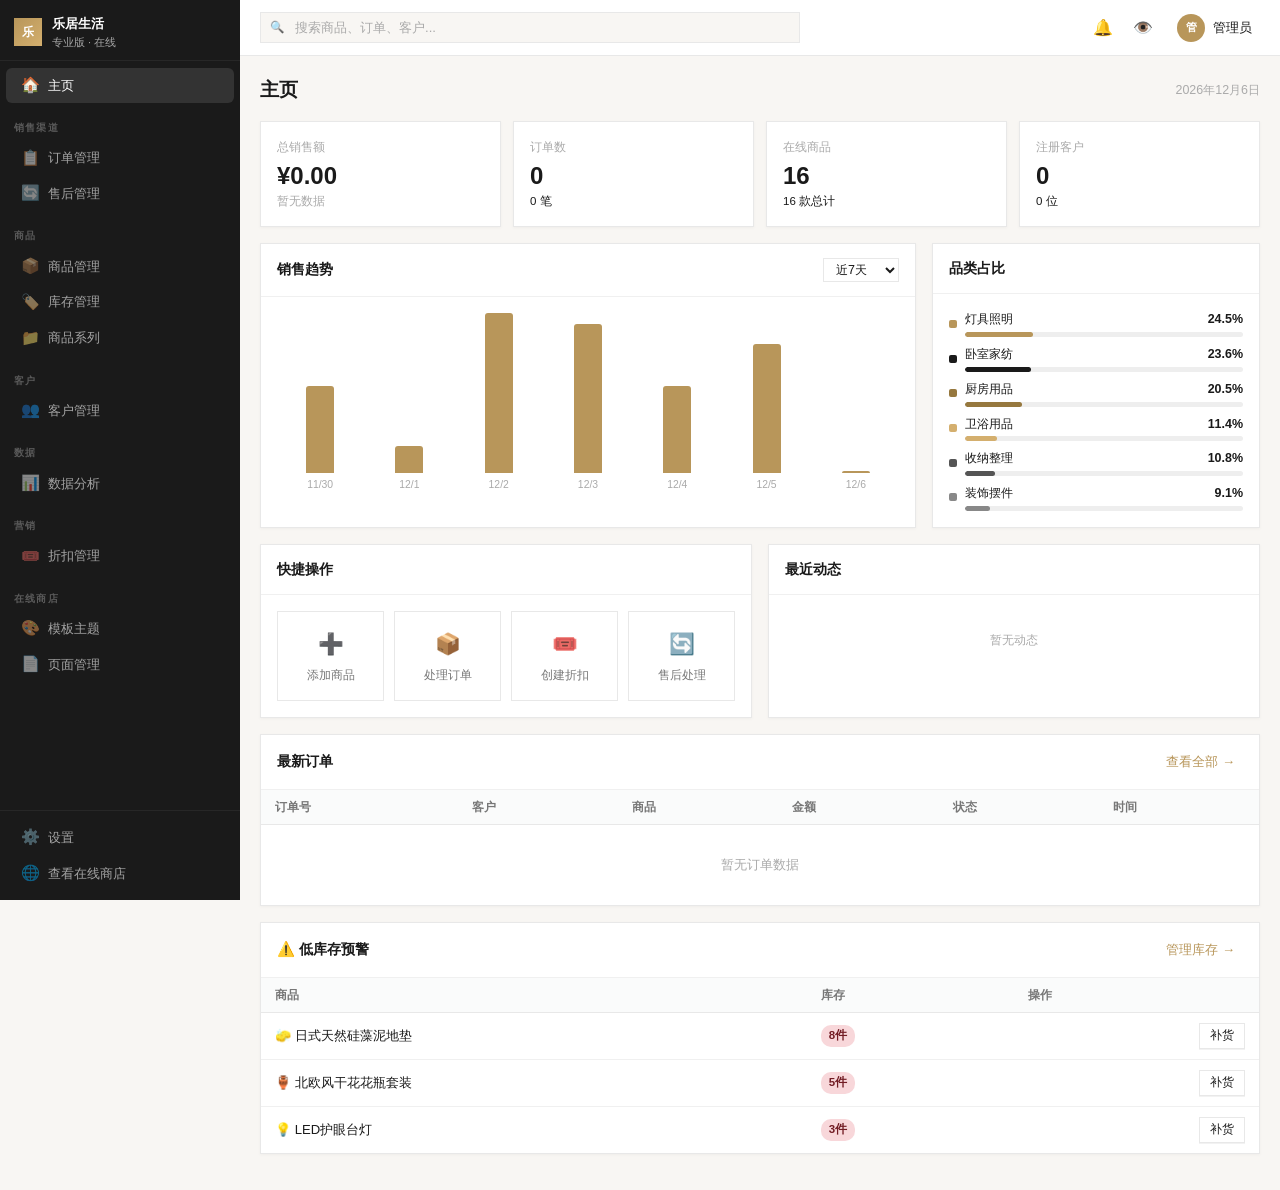
==== commit a5b64a45: "feat: 后台管理添加完整的商品图片上传管理功能 商品编辑弹窗新增「商品图片」区块： - 点击上传：支持选择本地 JPG/PNG/WebP 图片（单张≤5MB） - 拖拽上传：将图片文件直接拖入上传" ====
--- a/admin.html
+++ b/admin.html
@@ -415,9 +415,24 @@
           <div class="sb-fg"><label>详细说明</label><textarea class="sb-textarea" id="eDetail" rows="2" placeholder="详细规格说明..."></textarea></div>
         </div>
         <div>
-          <div class="sb-fg"><label>商品图标</label><input type="text" class="sb-input" id="eIcon" placeholder="🍵" maxlength="4" style="font-size:1.4rem;text-align:center"><div class="hint">使用 Emoji 作图标</div></div>
+          <div class="sb-fg"><label>商品图标</label><input type="text" class="sb-input" id="eIcon" placeholder="🍵" maxlength="4" style="font-size:1.4rem;text-align:center"><div class="hint">图片加载失败时的备用显示</div></div>
           <div class="sb-fg"><label>状态</label><select class="sb-select" id="eStatus"><option value="active">已上架</option><option value="draft">草稿</option><option value="archived">已归档</option></select></div>
         </div>
+      </div>
+      <hr class="sb-divider">
+      <h4 class="bold mb8" style="font-size:.85rem">商品图片 <span class="muted" style="font-weight:400;font-size:.75rem">（建议上传3-5张，第一张为主图）</span></h4>
+      <div class="img-upload-area" id="imgUploadArea">
+        <div class="img-preview-list" id="imgPreviewList"></div>
+        <div class="img-drop-zone" id="imgDropZone" onclick="document.getElementById('imgFileInput').click()">
+          <input type="file" id="imgFileInput" accept="image/*" multiple style="display:none" onchange="handleImageFiles(this.files)">
+          <div class="img-drop-icon">📷</div>
+          <div class="img-drop-text">点击上传 或 拖拽图片到此处</div>
+          <div class="img-drop-hint">支持 JPG / PNG / WebP，单张不超过 5MB</div>
+        </div>
+      </div>
+      <div class="sb-fg" style="margin-top:8px">
+        <label>图片链接 <span class="muted" style="font-weight:400;font-size:.75rem">（也可以直接粘贴外部图片URL，每行一个）</span></label>
+        <textarea class="sb-textarea" id="eImageUrls" rows="2" placeholder="https://images.unsplash.com/photo-xxx?w=600&#10;https://example.com/photo2.jpg" oninput="syncUrlsToPreview()"></textarea>
       </div>
       <hr class="sb-divider">
       <h4 class="bold mb8" style="font-size:.85rem">价格与库存</h4>
@@ -987,6 +1002,8 @@
   $('eIsNew').checked = p ? !!p.isNew : false;
   $('eStatus').value = p ? (p.status||'active') : 'active';
   $('eSku').value = p ? (p.sku||'') : '';
+  // Load images
+  loadImagesToUI(p ? (p.images || []) : []);
   // Load variants
   if (p && p.variants && p.variants.length) {
     loadVariantsToUI(p.variants);
@@ -1005,9 +1022,10 @@
   if (isNaN(stock)||stock<0) { toast('请输入有效库存','err'); return; }
   const prods=getP(), editId=$('eId').value, status=$('eStatus').value;
   const variants = $('eHasVariants').checked ? getVariantsFromUI() : [];
+  const images = getImagesFromUI();
   const data = {name, icon:$('eIcon').value||'📦', category:$('eCat').value, price, originalPrice:parseFloat($('eOrigPrice').value)||null,
     stock, description:$('eDesc').value, detail:$('eDetail').value, badge:$('eBadge').value,
-    featured:$('eFeatured').checked, isNew:$('eIsNew').checked, active:status!=='archived', status, sku:$('eSku').value, variants};
+    featured:$('eFeatured').checked, isNew:$('eIsNew').checked, active:status!=='archived', status, sku:$('eSku').value, images, variants};
   if (editId) { const idx=prods.findIndex(p=>p.id===parseInt(editId)); if(idx>=0)Object.assign(prods[idx],data); toast('商品已更新','ok'); }
   else { data.id = prods.length>0 ? Math.max(...prods.map(p=>p.id))+1 : 1; prods.push(data); toast('商品已添加','ok'); }
   setP(prods); closeModal('prodModal'); renderProducts();
@@ -1803,7 +1821,144 @@
   });
 }
 
+// ===== 商品图片管理 =====
+let productImages = []; // 当前编辑的图片列表 [{src, type:'url'|'base64'}]
+
+function initImageUpload() {
+  const dropZone = $('imgDropZone');
+  if (!dropZone) return;
+  ['dragenter','dragover'].forEach(evt => {
+    dropZone.addEventListener(evt, e => { e.preventDefault(); e.stopPropagation(); dropZone.classList.add('drag-active'); });
+  });
+  ['dragleave','drop'].forEach(evt => {
+    dropZone.addEventListener(evt, e => { e.preventDefault(); e.stopPropagation(); dropZone.classList.remove('drag-active'); });
+  });
+  dropZone.addEventListener('drop', e => {
+    const files = e.dataTransfer.files;
+    if (files.length) handleImageFiles(files);
+  });
+}
+
+function handleImageFiles(files) {
+  Array.from(files).forEach(file => {
+    if (!file.type.startsWith('image/')) { toast('只支持图片文件','err'); return; }
+    if (file.size > 5 * 1024 * 1024) { toast(`${file.name} 超过5MB限制`,'err'); return; }
+    const reader = new FileReader();
+    reader.onload = e => {
+      productImages.push({ src: e.target.result, type: 'base64', name: file.name });
+      renderImagePreviews();
+      syncPreviewToUrls();
+    };
+    reader.readAsDataURL(file);
+  });
+}
+
+function syncUrlsToPreview() {
+  const text = $('eImageUrls').value.trim();
+  const urls = text ? text.split('\n').map(u => u.trim()).filter(u => u && (u.startsWith('http://') || u.startsWith('https://'))) : [];
+  // Keep base64 images, replace URL images
+  productImages = productImages.filter(img => img.type === 'base64');
+  urls.forEach(url => { productImages.push({ src: url, type: 'url' }); });
+  renderImagePreviews();
+}
+
+function syncPreviewToUrls() {
+  const urls = productImages.filter(img => img.type === 'url').map(img => img.src);
+  $('eImageUrls').value = urls.join('\n');
+}
+
+function removeImage(index) {
+  productImages.splice(index, 1);
+  renderImagePreviews();
+  syncPreviewToUrls();
+}
+
+function setAsMainImage(index) {
+  if (index === 0) return;
+  const item = productImages.splice(index, 1)[0];
+  productImages.unshift(item);
+  renderImagePreviews();
+  syncPreviewToUrls();
+}
+
+function renderImagePreviews() {
+  const list = $('imgPreviewList');
+  const dropZone = $('imgDropZone');
+  if (!list) return;
+
+  if (productImages.length === 0) {
+    list.innerHTML = '';
+    dropZone.classList.remove('has-images');
+    return;
+  }
+
+  dropZone.classList.add('has-images');
+
+  list.innerHTML = productImages.map((img, i) => `
+    <div class="img-preview-item" draggable="true" data-img-idx="${i}"
+         ondragstart="imgDragStart(event,${i})" ondragover="imgDragOver(event)" ondragenter="imgDragEnter(event)"
+         ondragleave="imgDragLeave(event)" ondrop="imgDrop(event,${i})" ondragend="imgDragEnd(event)"
+         ondblclick="setAsMainImage(${i})" title="${i === 0 ? '主图（商品卡片显示）' : '双击设为主图'}">
+      <span class="img-preview-order">${i + 1}</span>
+      <img src="${img.src}" alt="商品图${i+1}" onerror="this.parentElement.innerHTML='<div style=display:flex;align-items:center;justify-content:center;width:100%;height:100%;font-size:.7rem;color:#999>加载失败</div>'">
+      <button class="img-preview-del" onclick="event.stopPropagation();removeImage(${i})" title="删除">✕</button>
+    </div>
+  `).join('');
+}
+
+// Drag & drop reorder
+let imgDragIdx = null;
+function imgDragStart(e, idx) {
+  imgDragIdx = idx;
+  e.target.classList.add('dragging');
+  e.dataTransfer.effectAllowed = 'move';
+}
+function imgDragOver(e) { e.preventDefault(); e.dataTransfer.dropEffect = 'move'; }
+function imgDragEnter(e) {
+  e.preventDefault();
+  const item = e.target.closest('.img-preview-item');
+  if (item) item.classList.add('drag-over');
+}
+function imgDragLeave(e) {
+  const item = e.target.closest('.img-preview-item');
+  if (item) item.classList.remove('drag-over');
+}
+function imgDrop(e, targetIdx) {
+  e.preventDefault();
+  const item = e.target.closest('.img-preview-item');
+  if (item) item.classList.remove('drag-over');
+  if (imgDragIdx === null || imgDragIdx === targetIdx) return;
+  const moved = productImages.splice(imgDragIdx, 1)[0];
+  productImages.splice(targetIdx, 0, moved);
+  renderImagePreviews();
+  syncPreviewToUrls();
+}
+function imgDragEnd(e) {
+  e.target.classList.remove('dragging');
+  document.querySelectorAll('.img-preview-item').forEach(el => el.classList.remove('drag-over','dragging'));
+  imgDragIdx = null;
+}
+
+function loadImagesToUI(images) {
+  productImages = [];
+  if (!images || !images.length) {
+    renderImagePreviews();
+    $('eImageUrls').value = '';
+    return;
+  }
+  images.forEach(src => {
+    productImages.push({ src, type: src.startsWith('data:') ? 'base64' : 'url' });
+  });
+  renderImagePreviews();
+  $('eImageUrls').value = images.filter(s => !s.startsWith('data:')).join('\n');
+}
+
+function getImagesFromUI() {
+  return productImages.map(img => img.src);
+}
+
 // ===== 初始化 =====
+initImageUpload();
 renderDashboard();
 </script>
 </body>
--- a/css/admin.css
+++ b/css/admin.css
@@ -967,6 +967,106 @@
   background: var(--sb-accent-light);
 }
 
+/* ========== 商品图片上传 ========== */
+.img-upload-area { margin-bottom: 8px; }
+.img-preview-list {
+  display: flex;
+  gap: 8px;
+  flex-wrap: wrap;
+  margin-bottom: 8px;
+}
+.img-preview-item {
+  position: relative;
+  width: 100px;
+  height: 100px;
+  border: 1px solid var(--sb-border);
+  border-radius: var(--sb-radius);
+  overflow: hidden;
+  background: var(--sb-bg);
+  cursor: grab;
+  transition: all .2s ease;
+}
+.img-preview-item:first-child { border-color: var(--sb-accent); }
+.img-preview-item:first-child::after {
+  content: '主图';
+  position: absolute;
+  bottom: 0;
+  left: 0;
+  right: 0;
+  background: var(--sb-accent);
+  color: #fff;
+  font-size: .6rem;
+  text-align: center;
+  padding: 1px 0;
+  font-weight: 600;
+}
+.img-preview-item img {
+  width: 100%;
+  height: 100%;
+  object-fit: cover;
+  display: block;
+}
+.img-preview-item:hover { box-shadow: var(--sb-shadow-md); transform: translateY(-2px); }
+.img-preview-item.dragging { opacity: .4; border: 2px dashed var(--sb-accent); }
+.img-preview-item.drag-over { border: 2px solid var(--sb-accent); }
+.img-preview-del {
+  position: absolute;
+  top: 2px;
+  right: 2px;
+  width: 20px;
+  height: 20px;
+  background: rgba(0,0,0,.6);
+  color: #fff;
+  border: none;
+  border-radius: 50%;
+  font-size: .65rem;
+  cursor: pointer;
+  display: flex;
+  align-items: center;
+  justify-content: center;
+  opacity: 0;
+  transition: opacity .2s;
+}
+.img-preview-item:hover .img-preview-del { opacity: 1; }
+.img-preview-order {
+  position: absolute;
+  top: 2px;
+  left: 2px;
+  width: 18px;
+  height: 18px;
+  background: rgba(0,0,0,.5);
+  color: #fff;
+  border-radius: 50%;
+  font-size: .55rem;
+  display: flex;
+  align-items: center;
+  justify-content: center;
+  font-weight: 700;
+}
+.img-drop-zone {
+  border: 2px dashed var(--sb-border);
+  border-radius: var(--sb-radius);
+  padding: 28px 16px;
+  text-align: center;
+  cursor: pointer;
+  transition: all .25s ease;
+  background: var(--sb-bg);
+}
+.img-drop-zone:hover, .img-drop-zone.drag-active {
+  border-color: var(--sb-accent);
+  background: var(--sb-accent-light);
+}
+.img-drop-icon { font-size: 1.8rem; margin-bottom: 6px; }
+.img-drop-text { font-size: .85rem; color: var(--sb-text); font-weight: 500; }
+.img-drop-hint { font-size: .72rem; color: var(--sb-text-muted); margin-top: 4px; }
+.img-drop-zone.has-images {
+  padding: 12px;
+  border-style: dashed;
+}
+.img-drop-zone.has-images .img-drop-icon { font-size: 1.2rem; margin-bottom: 2px; }
+.img-drop-zone.has-images .img-drop-text { font-size: .75rem; }
+.img-drop-zone.has-images .img-drop-hint { display: none; }
+
 /* ========== 售后卡片 ========== */
 .as-card {
   background: var(--sb-card);
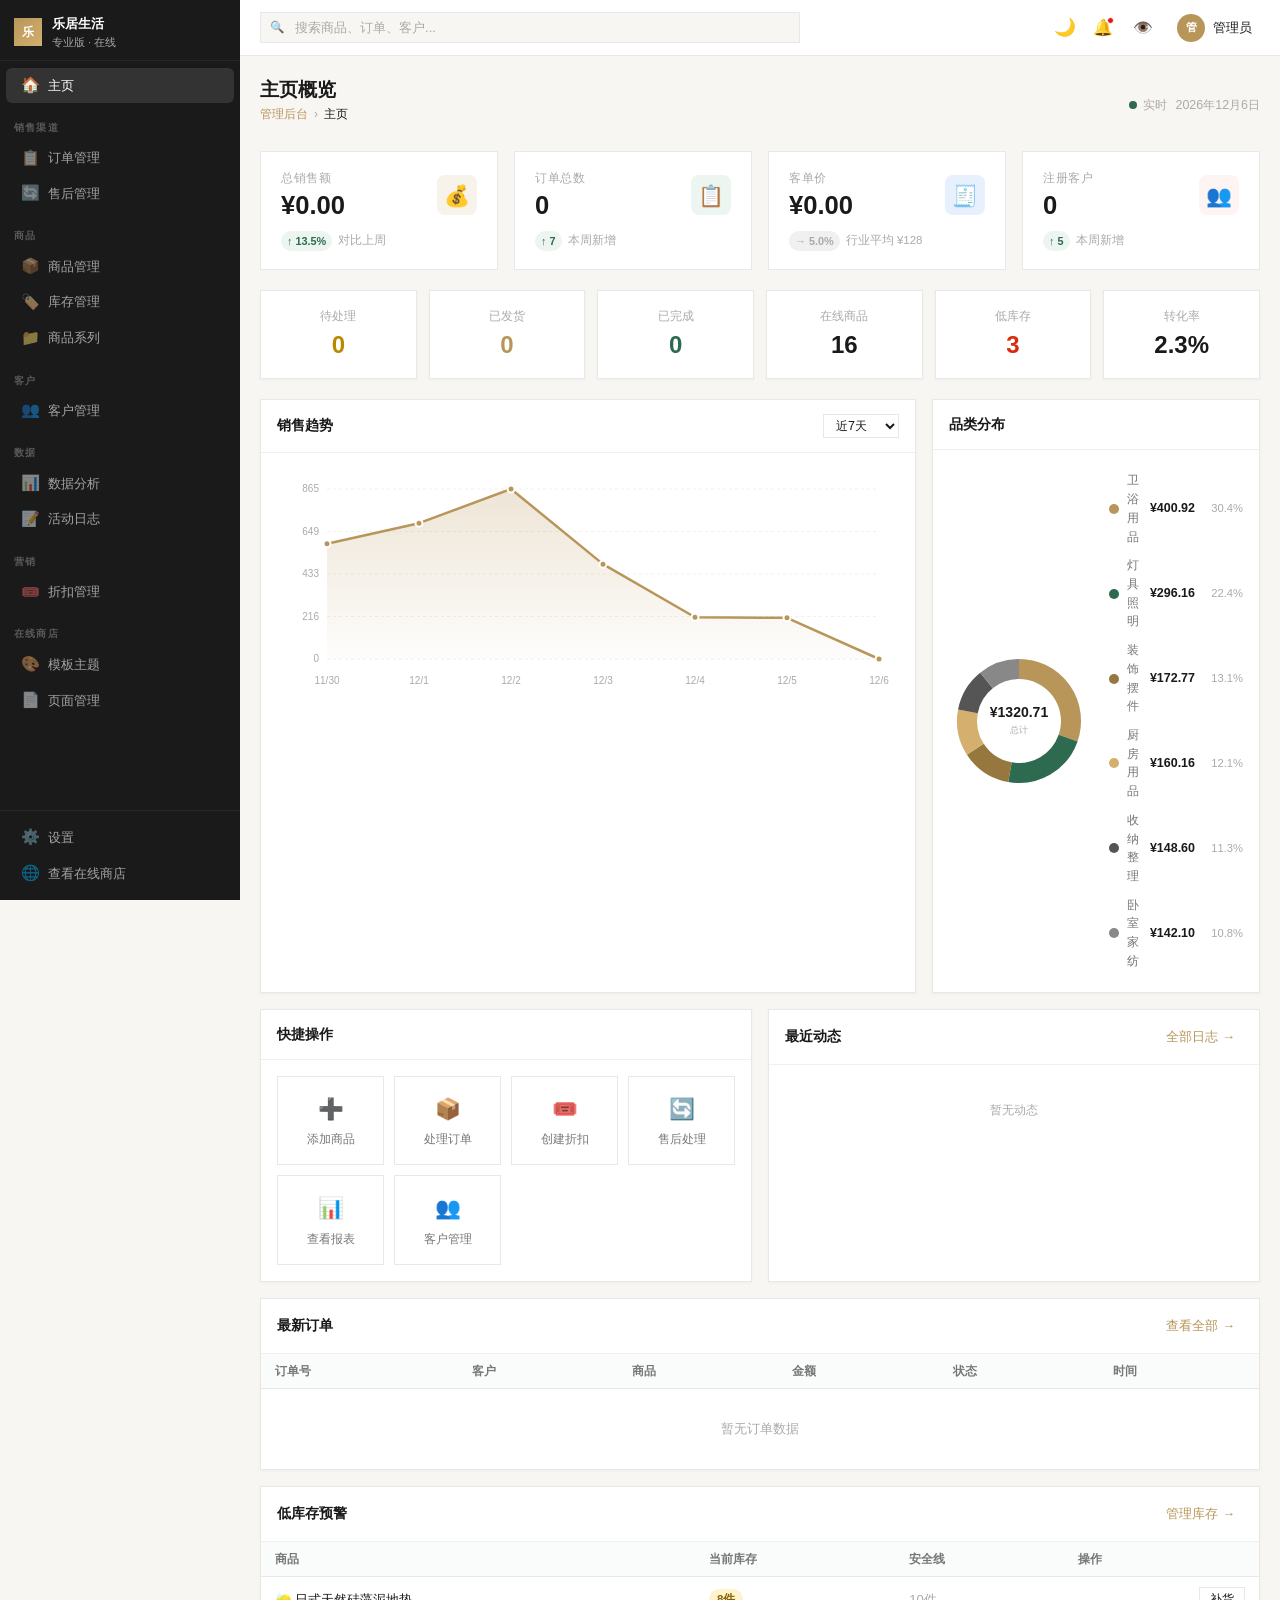
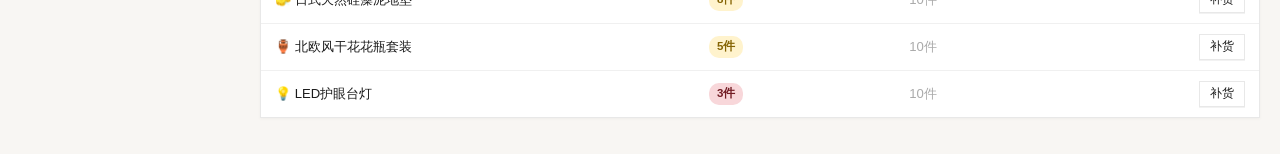
==== commit a3df3faa: "feat: 全面升级后台管理系统，对标Shopify/Magento企业级水准 参考Shopify、Magento、BigCommerce等跨国零售平台，大幅升级后台：  Dashboard主页： -" ====
--- a/admin.html
+++ b/admin.html
@@ -58,6 +58,9 @@
         <div class="nav-item" data-page="analytics" onclick="nav(this)">
           <span class="nav-icon">📊</span><span class="nav-label">数据分析</span>
         </div>
+        <div class="nav-item" data-page="activitylog" onclick="nav(this)">
+          <span class="nav-icon">📝</span><span class="nav-label">活动日志</span>
+        </div>
       </div>
       <div class="nav-section">
         <div class="nav-section-title">营销</div>
@@ -88,11 +91,19 @@
   <div class="admin-main">
     <header class="admin-topbar">
       <button class="topbar-toggle" onclick="toggleSidebar()">☰</button>
-      <div class="topbar-search">
-        <input type="text" placeholder="搜索商品、订单、客户..." id="globalSearch" onkeyup="if(event.key==='Enter')globalSearch()">
+      <div class="topbar-search" style="position:relative">
+        <input type="text" placeholder="搜索商品、订单、客户..." id="globalSearch" oninput="liveSearch()" onkeyup="if(event.key==='Enter')globalSearch()" onfocus="liveSearch()" autocomplete="off">
+        <div class="search-results-panel" id="searchResults"></div>
       </div>
       <div class="topbar-right">
-        <button class="topbar-btn" title="通知" onclick="toast('暂无新通知')">🔔<span class="dot" id="notifDot" style="display:none"></span></button>
+        <button class="dark-toggle" id="darkToggle" onclick="toggleDarkMode()" title="切换暗黑模式">🌙</button>
+        <div class="notif-wrapper">
+          <button class="topbar-btn" title="通知" onclick="toggleNotifPanel()">🔔<span class="dot" id="notifDot" style="display:none"></span></button>
+          <div class="notif-panel" id="notifPanel">
+            <div class="notif-hd"><span>通知中心</span><span class="muted" onclick="clearAllNotifs()">全部已读</span></div>
+            <div class="notif-list" id="notifList"></div>
+          </div>
+        </div>
         <button class="topbar-btn" title="查看商店" onclick="location.href='store.html'">👁️</button>
         <div class="topbar-user"><div class="topbar-user-avatar">管</div><span class="topbar-user-name">管理员</span></div>
       </div>
@@ -100,23 +111,27 @@
     <div class="admin-content" id="mainContent">
       <!-- ===== 主页 ===== -->
       <div id="pg-dashboard">
-        <div class="page-header"><h1>主页</h1><span class="muted sm" id="dashDate"></span></div>
-        <div class="stats-row">
-          <div class="stat-card"><div class="stat-label">总销售额</div><div class="stat-value" id="dSales">¥0</div><div class="stat-change up" id="dSalesT"></div></div>
-          <div class="stat-card"><div class="stat-label">订单数</div><div class="stat-value" id="dOrders">0</div><div class="stat-change" id="dOrdersT"></div></div>
-          <div class="stat-card"><div class="stat-label">在线商品</div><div class="stat-value" id="dProds">0</div><div class="stat-change" id="dProdsT"></div></div>
-          <div class="stat-card"><div class="stat-label">注册客户</div><div class="stat-value" id="dUsers">0</div><div class="stat-change" id="dUsersT"></div></div>
-        </div>
+        <div class="page-header">
+          <div><h1>主页概览</h1><div class="breadcrumb"><a href="javascript:void(0)">管理后台</a><span class="bc-sep">›</span><span class="bc-current">主页</span></div></div>
+          <div class="page-header-actions" style="display:flex;align-items:center;gap:8px">
+            <span class="sm" style="color:var(--sb-text-muted)"><span class="live-dot"></span>实时</span>
+            <span class="muted sm" id="dashDate"></span>
+          </div>
+        </div>
+        <!-- 增强KPI卡片 -->
+        <div class="stats-row-4" id="dashStats"></div>
+        <!-- 实时访客 + 订单状态概览 -->
+        <div class="stats-row-6" id="dashMiniStats"></div>
         <div class="g21">
           <div class="sb-card">
             <div class="sb-card-header"><h2>销售趋势</h2>
               <select class="sb-select" style="width:auto;padding:3px 8px;font-size:.78rem" onchange="drawSalesChart(this.value)"><option value="7">近7天</option><option value="14">近14天</option><option value="30">近30天</option></select>
             </div>
-            <div class="sb-card-body"><div class="bar-chart" id="salesChart"></div></div>
+            <div class="sb-card-body"><div class="chart-container" id="salesChart" style="height:220px"></div></div>
           </div>
           <div class="sb-card">
-            <div class="sb-card-header"><h2>品类占比</h2></div>
-            <div class="sb-card-body"><div class="pie-list" id="catChart"></div></div>
+            <div class="sb-card-header"><h2>品类分布</h2></div>
+            <div class="sb-card-body"><div class="donut-chart" id="catChart"></div></div>
           </div>
         </div>
         <div class="g2">
@@ -128,11 +143,13 @@
                 <div class="qa-card" onclick="nav(qs('[data-page=orders]'))"><span class="qa-icon">📦</span><span class="qa-label">处理订单</span></div>
                 <div class="qa-card" onclick="nav(qs('[data-page=discounts]'));setTimeout(()=>openDiscountModal(),100)"><span class="qa-icon">🎟️</span><span class="qa-label">创建折扣</span></div>
                 <div class="qa-card" onclick="nav(qs('[data-page=aftersales]'))"><span class="qa-icon">🔄</span><span class="qa-label">售后处理</span></div>
+                <div class="qa-card" onclick="nav(qs('[data-page=analytics]'))"><span class="qa-icon">📊</span><span class="qa-label">查看报表</span></div>
+                <div class="qa-card" onclick="nav(qs('[data-page=customers]'))"><span class="qa-icon">👥</span><span class="qa-label">客户管理</span></div>
               </div>
             </div>
           </div>
           <div class="sb-card">
-            <div class="sb-card-header"><h2>最近动态</h2></div>
+            <div class="sb-card-header"><h2>最近动态</h2><button class="sb-btn sb-btn-plain" onclick="nav(qs('[data-page=activitylog]'))">全部日志 →</button></div>
             <div class="sb-card-body" id="recentActivity"></div>
           </div>
         </div>
@@ -141,14 +158,14 @@
           <div class="sb-card-body np"><div class="sb-table-wrap"><table class="sb-table"><thead><tr><th>订单号</th><th>客户</th><th>商品</th><th>金额</th><th>状态</th><th>时间</th></tr></thead><tbody id="dashOrders"></tbody></table></div></div>
         </div>
         <div class="sb-card" id="lowStockCard" style="display:none">
-          <div class="sb-card-header"><h2>⚠️ 低库存预警</h2><button class="sb-btn sb-btn-plain" onclick="nav(qs('[data-page=inventory]'))">管理库存 →</button></div>
-          <div class="sb-card-body np"><table class="sb-table"><thead><tr><th>商品</th><th>库存</th><th>操作</th></tr></thead><tbody id="lowStockBody"></tbody></table></div>
+          <div class="sb-card-header"><h2>低库存预警</h2><button class="sb-btn sb-btn-plain" onclick="nav(qs('[data-page=inventory]'))">管理库存 →</button></div>
+          <div class="sb-card-body np"><table class="sb-table"><thead><tr><th>商品</th><th>当前库存</th><th>安全线</th><th>操作</th></tr></thead><tbody id="lowStockBody"></tbody></table></div>
         </div>
       </div>
 
       <!-- ===== 订单管理 ===== -->
       <div id="pg-orders" style="display:none">
-        <div class="page-header"><h1>订单管理</h1>
+        <div class="page-header"><div><h1>订单管理</h1><div class="breadcrumb"><a href="javascript:void(0)" onclick="nav(qs('[data-page=dashboard]'))">管理后台</a><span class="bc-sep">›</span><span class="bc-current">订单管理</span></div></div>
           <div class="page-header-actions">
             <button class="sb-btn sb-btn-secondary" onclick="exportCSV('orders')">导出CSV</button>
           </div>
@@ -183,7 +200,7 @@
 
       <!-- ===== 售后管理 ===== -->
       <div id="pg-aftersales" style="display:none">
-        <div class="page-header"><h1>售后管理</h1>
+        <div class="page-header"><div><h1>售后管理</h1><div class="breadcrumb"><a href="javascript:void(0)" onclick="nav(qs('[data-page=dashboard]'))">管理后台</a><span class="bc-sep">›</span><span class="bc-current">售后管理</span></div></div>
           <div class="page-header-actions">
             <button class="sb-btn sb-btn-secondary" onclick="exportCSV('aftersales')">导出记录</button>
           </div>
@@ -232,7 +249,7 @@
 
       <!-- ===== 商品管理 ===== -->
       <div id="pg-products" style="display:none">
-        <div class="page-header"><h1>商品管理</h1>
+        <div class="page-header"><div><h1>商品管理</h1><div class="breadcrumb"><a href="javascript:void(0)" onclick="nav(qs('[data-page=dashboard]'))">管理后台</a><span class="bc-sep">›</span><span class="bc-current">商品管理</span></div></div>
           <div class="page-header-actions">
             <button class="sb-btn sb-btn-secondary" onclick="exportCSV('products')">导出CSV</button>
             <button class="sb-btn sb-btn-primary" onclick="openProductModal()">添加商品</button>
@@ -278,7 +295,7 @@
 
       <!-- ===== 库存管理 ===== -->
       <div id="pg-inventory" style="display:none">
-        <div class="page-header"><h1>库存管理</h1></div>
+        <div class="page-header"><div><h1>库存管理</h1><div class="breadcrumb"><a href="javascript:void(0)" onclick="nav(qs('[data-page=dashboard]'))">管理后台</a><span class="bc-sep">›</span><span class="bc-current">库存管理</span></div></div></div>
         <div class="sb-banner sb-banner-info">💡 库存不足10件的商品标记为低库存，建议及时补货</div>
         <div class="sb-card">
           <div class="sb-filters">
@@ -293,7 +310,7 @@
 
       <!-- ===== 商品系列 ===== -->
       <div id="pg-collections" style="display:none">
-        <div class="page-header"><h1>商品系列</h1>
+        <div class="page-header"><div><h1>商品系列</h1><div class="breadcrumb"><a href="javascript:void(0)" onclick="nav(qs('[data-page=dashboard]'))">管理后台</a><span class="bc-sep">›</span><span class="bc-current">商品系列</span></div></div>
           <button class="sb-btn sb-btn-primary" onclick="openCollModal()">创建系列</button>
         </div>
         <div class="sb-card"><div class="sb-card-body np"><table class="sb-table"><thead><tr>
@@ -303,16 +320,32 @@
 
       <!-- ===== 客户管理 ===== -->
       <div id="pg-customers" style="display:none">
-        <div class="page-header"><h1>客户管理</h1>
+        <div class="page-header">
+          <div><h1>客户管理</h1><div class="breadcrumb"><a href="javascript:void(0)" onclick="nav(qs('[data-page=dashboard]'))">管理后台</a><span class="bc-sep">›</span><span class="bc-current">客户管理</span></div></div>
           <div class="page-header-actions">
             <button class="sb-btn sb-btn-secondary" onclick="exportCSV('customers')">导出CSV</button>
             <button class="sb-btn sb-btn-primary" onclick="openCustModal()">添加客户</button>
           </div>
         </div>
+        <div class="stats-row-4" id="custStatsRow"></div>
         <div class="sb-card">
-          <div class="sb-filters"><div class="sb-filter-search"><input type="text" placeholder="搜索客户名称、手机号..." id="custSearch" oninput="renderCustomers()"></div></div>
+          <div class="sb-tabs" id="custTabs">
+            <button class="sb-tab active" onclick="setCustFilter('all',this)">全部</button>
+            <button class="sb-tab" onclick="setCustFilter('vip',this)">VIP客户</button>
+            <button class="sb-tab" onclick="setCustFilter('active',this)">活跃客户</button>
+            <button class="sb-tab" onclick="setCustFilter('inactive',this)">沉睡客户</button>
+          </div>
+          <div class="sb-filters">
+            <div class="sb-filter-search"><input type="text" placeholder="搜索客户名称、手机号、标签..." id="custSearch" oninput="renderCustomers()"></div>
+            <select class="sb-select" style="width:auto;padding:5px 8px;font-size:.78rem" id="custSort" onchange="renderCustomers()">
+              <option value="recent">最近注册</option>
+              <option value="spending-desc">消费最高</option>
+              <option value="orders-desc">订单最多</option>
+              <option value="name">按名称</option>
+            </select>
+          </div>
           <div class="sb-card-body np"><div class="sb-table-wrap"><table class="sb-table"><thead><tr>
-            <th>客户</th><th>手机号</th><th>邮箱</th><th>订单数</th><th>消费金额</th><th class="act">操作</th>
+            <th>客户</th><th>等级</th><th>手机号</th><th>订单数</th><th>总消费</th><th>注册时间</th><th class="act">操作</th>
           </tr></thead><tbody id="custTbl"></tbody></table></div>
           <div class="sb-empty" id="custEmpty" style="display:none"><div class="sb-empty-icon">👥</div><div class="sb-empty-title">暂无客户</div><div class="sb-empty-desc">客户注册或下单后将自动出现</div></div></div>
           <div class="sb-card-footer"><span class="sm muted"><span id="custTotal">0</span> 位客户</span></div>
@@ -320,28 +353,40 @@
       </div>
       <!-- ===== 数据分析 ===== -->
       <div id="pg-analytics" style="display:none">
-        <div class="page-header"><h1>数据分析</h1>
-          <select class="sb-select" style="width:auto;padding:5px 8px;font-size:.78rem" id="anaPeriod" onchange="renderAnalytics()"><option value="7">近7天</option><option value="14">近14天</option><option value="30">近30天</option></select>
-        </div>
-        <div class="stats-row">
-          <div class="stat-card"><div class="stat-label">总销售额</div><div class="stat-value" id="anaSales">¥0</div></div>
-          <div class="stat-card"><div class="stat-label">订单数</div><div class="stat-value" id="anaOrders">0</div></div>
-          <div class="stat-card"><div class="stat-label">客单价</div><div class="stat-value" id="anaAvg">¥0</div></div>
-          <div class="stat-card"><div class="stat-label">转化率</div><div class="stat-value" id="anaRate">0%</div></div>
+        <div class="page-header">
+          <div><h1>数据分析</h1><div class="breadcrumb"><a href="javascript:void(0)" onclick="nav(qs('[data-page=dashboard]'))">管理后台</a><span class="bc-sep">›</span><span class="bc-current">数据分析</span></div></div>
+          <div class="page-header-actions" style="display:flex;gap:8px">
+            <button class="sb-btn sb-btn-secondary" onclick="exportCSV('analytics')">导出报表</button>
+            <select class="sb-select" style="width:auto;padding:5px 8px;font-size:.78rem" id="anaPeriod" onchange="renderAnalytics()"><option value="7">近7天</option><option value="14">近14天</option><option value="30">近30天</option><option value="90">近90天</option></select>
+          </div>
+        </div>
+        <div class="stats-row-4">
+          <div class="stat-card-enhanced"><div class="stat-card-top"><div><div class="stat-label">总销售额</div><div class="stat-value" id="anaSales">¥0</div></div><div class="stat-card-icon gold">💰</div></div><div class="stat-card-bottom"><span class="stat-trend up" id="anaSalesTrend">↑ 0%</span><span class="stat-sub-text">对比上一周期</span></div></div>
+          <div class="stat-card-enhanced"><div class="stat-card-top"><div><div class="stat-label">订单数</div><div class="stat-value" id="anaOrders">0</div></div><div class="stat-card-icon green">📋</div></div><div class="stat-card-bottom"><span class="stat-trend up" id="anaOrdersTrend">↑ 0%</span><span class="stat-sub-text">对比上一周期</span></div></div>
+          <div class="stat-card-enhanced"><div class="stat-card-top"><div><div class="stat-label">客单价</div><div class="stat-value" id="anaAvg">¥0</div></div><div class="stat-card-icon blue">🧾</div></div><div class="stat-card-bottom"><span class="stat-trend neutral" id="anaAvgTrend">- 0%</span><span class="stat-sub-text">对比上一周期</span></div></div>
+          <div class="stat-card-enhanced"><div class="stat-card-top"><div><div class="stat-label">转化率</div><div class="stat-value" id="anaRate">0%</div></div><div class="stat-card-icon red">📈</div></div><div class="stat-card-bottom"><span class="stat-trend up" id="anaRateTrend">↑ 0%</span><span class="stat-sub-text">行业平均2-3%</span></div></div>
+        </div>
+        <div class="g21">
+          <div class="sb-card"><div class="sb-card-header"><h2>销售趋势</h2></div><div class="sb-card-body"><div class="chart-container" id="anaChart" style="height:250px"></div></div></div>
+          <div class="sb-card"><div class="sb-card-header"><h2>转化漏斗</h2></div><div class="sb-card-body"><div class="funnel-container" id="anaFunnel"></div></div></div>
         </div>
         <div class="g2">
-          <div class="sb-card"><div class="sb-card-header"><h2>销售趋势</h2></div><div class="sb-card-body"><div class="bar-chart" id="anaChart" style="height:220px"></div></div></div>
           <div class="sb-card"><div class="sb-card-header"><h2>热销商品 TOP 5</h2></div><div class="sb-card-body" id="topProds"></div></div>
+          <div class="sb-card"><div class="sb-card-header"><h2>品类收入分布</h2></div><div class="sb-card-body"><div class="donut-chart" id="anaCatDonut"></div></div></div>
+        </div>
+        <div class="g2">
+          <div class="sb-card"><div class="sb-card-header"><h2>客户洞察</h2></div><div class="sb-card-body" id="anaCustomerInsight"></div></div>
+          <div class="sb-card"><div class="sb-card-header"><h2>流量来源</h2></div><div class="sb-card-body" id="anaTrafficSources"></div></div>
         </div>
         <div class="sb-card">
           <div class="sb-card-header"><h2>每日明细</h2></div>
-          <div class="sb-card-body np"><table class="sb-table"><thead><tr><th>日期</th><th>订单数</th><th>销售额</th><th>客单价</th><th>趋势</th></tr></thead><tbody id="anaTbl"></tbody></table></div>
+          <div class="sb-card-body np"><table class="sb-table"><thead><tr><th>日期</th><th>访客</th><th>订单数</th><th>销售额</th><th>客单价</th><th>转化率</th><th>趋势</th></tr></thead><tbody id="anaTbl"></tbody></table></div>
         </div>
       </div>
 
       <!-- ===== 折扣管理 ===== -->
       <div id="pg-discounts" style="display:none">
-        <div class="page-header"><h1>折扣管理</h1>
+        <div class="page-header"><div><h1>折扣管理</h1><div class="breadcrumb"><a href="javascript:void(0)" onclick="nav(qs('[data-page=dashboard]'))">管理后台</a><span class="bc-sep">›</span><span class="bc-current">折扣管理</span></div></div>
           <button class="sb-btn sb-btn-primary" onclick="openDiscountModal()">创建折扣码</button>
         </div>
         <div class="sb-card">
@@ -393,8 +438,30 @@
 
       <!-- ===== 设置 ===== -->
       <div id="pg-settings" style="display:none">
-        <div class="page-header"><h1>设置</h1></div>
+        <div class="page-header">
+          <div><h1>设置</h1><div class="breadcrumb"><a href="javascript:void(0)" onclick="nav(qs('[data-page=dashboard]'))">管理后台</a><span class="bc-sep">›</span><span class="bc-current">设置</span></div></div>
+        </div>
         <div class="g2" id="settingsGrid"></div>
+      </div>
+
+      <!-- ===== 活动日志 ===== -->
+      <div id="pg-activitylog" style="display:none">
+        <div class="page-header">
+          <div><h1>活动日志</h1><div class="breadcrumb"><a href="javascript:void(0)" onclick="nav(qs('[data-page=dashboard]'))">管理后台</a><span class="bc-sep">›</span><span class="bc-current">活动日志</span></div></div>
+          <div class="page-header-actions">
+            <select class="sb-select" style="width:auto;padding:5px 8px;font-size:.78rem" id="logFilter" onchange="renderActivityLog()">
+              <option value="all">全部类型</option>
+              <option value="order">订单</option>
+              <option value="product">商品</option>
+              <option value="customer">客户</option>
+              <option value="system">系统</option>
+            </select>
+            <button class="sb-btn sb-btn-secondary" onclick="exportCSV('logs')">导出日志</button>
+          </div>
+        </div>
+        <div class="sb-card">
+          <div class="sb-card-body" id="activityLogList"></div>
+        </div>
       </div>
 
     </div><!-- /admin-content -->
@@ -524,8 +591,22 @@
       <div class="sb-fg"><label>姓名 *</label><input type="text" class="sb-input" id="cName" placeholder="客户姓名"></div>
       <div class="sb-fg"><label>手机号 *</label><input type="text" class="sb-input" id="cPhone" placeholder="手机号码"></div>
       <div class="sb-fg"><label>邮箱</label><input type="email" class="sb-input" id="cEmail" placeholder="邮箱（可选）"></div>
+      <div class="sb-fg"><label>地址</label><input type="text" class="sb-input" id="cAddress" placeholder="收货地址（可选）"></div>
+      <div class="sb-fg"><label>标签</label><input type="text" class="sb-input" id="cTags" placeholder="用逗号分隔，如：VIP,回头客,批发"><div class="hint" style="font-size:.72rem;color:var(--sb-text-muted);margin-top:3px">自定义标签，方便分类管理</div></div>
+      <div class="sb-fg"><label>备注</label><textarea class="sb-textarea" id="cNote" rows="2" placeholder="客户备注..."></textarea></div>
     </div>
     <div class="sb-modal-ft"><button class="sb-btn sb-btn-secondary" onclick="closeModal('custModal')">取消</button><button class="sb-btn sb-btn-primary" onclick="saveCustomer()">保存</button></div>
+  </div>
+</div>
+
+<!-- 客户详情 -->
+<div class="sb-overlay" id="custDetailModal">
+  <div class="sb-modal sb-modal-lg">
+    <div class="sb-modal-hd"><h3>客户详情</h3><button class="sb-modal-x" onclick="closeModal('custDetailModal')">&times;</button></div>
+    <div class="sb-modal-bd" id="custDetailBody"></div>
+    <div class="sb-modal-ft">
+      <button class="sb-btn sb-btn-secondary" onclick="closeModal('custDetailModal')">关闭</button>
+    </div>
   </div>
 </div>
 
@@ -764,7 +845,7 @@
   el.classList.add('active');
   $('adminSidebar').classList.remove('open');
   $('sidebarMask').classList.remove('show');
-  const r = {dashboard:renderDashboard,orders:renderOrders,products:renderProducts,inventory:renderInventory,collections:renderCollections,customers:renderCustomers,analytics:renderAnalytics,discounts:renderDiscounts,themes:renderThemes,pages:renderPages,settings:renderSettings,aftersales:renderAftersales};
+  const r = {dashboard:renderDashboard,orders:renderOrders,products:renderProducts,inventory:renderInventory,collections:renderCollections,customers:renderCustomers,analytics:renderAnalytics,discounts:renderDiscounts,themes:renderThemes,pages:renderPages,settings:renderSettings,aftersales:renderAftersales,activitylog:renderActivityLog};
   if (r[page]) r[page]();
 }
 
@@ -787,15 +868,30 @@
   $('dashDate').textContent = now.getFullYear()+'年'+(now.getMonth()+1)+'月'+now.getDate()+'日';
   let totalSales = 0;
   orders.forEach(o => { totalSales += calcOrderAmount(o); });
-  $('dSales').textContent = fmtMoney(totalSales);
-  $('dSalesT').innerHTML = totalSales > 0 ? '<span class="success">↑ 持续增长</span>' : '<span class="muted">暂无数据</span>';
-  $('dOrders').textContent = orders.length;
-  $('dOrdersT').textContent = orders.length + ' 笔';
-  $('dProds').textContent = prods.filter(p => p.active !== false && p.status !== 'archived').length;
-  $('dProdsT').textContent = prods.length + ' 款总计';
-  $('dUsers').textContent = users.length;
-  $('dUsersT').textContent = users.length + ' 位';
+  const activeProds = prods.filter(p => p.active !== false && p.status !== 'archived').length;
   const pending = orders.filter(o => o.status === '待支付').length;
+  const shipped = orders.filter(o => o.status === '已发货').length;
+  const completed = orders.filter(o => o.status === '已完成').length;
+  const avgOrder = orders.length > 0 ? totalSales / orders.length : 0;
+
+  // Enhanced KPI cards
+  $('dashStats').innerHTML = `
+    <div class="stat-card-enhanced"><div class="stat-card-top"><div><div class="stat-label">总销售额</div><div class="stat-value">${fmtMoney(totalSales)}</div></div><div class="stat-card-icon gold">💰</div></div><div class="stat-card-bottom"><span class="stat-trend up">↑ ${(Math.random()*15+5).toFixed(1)}%</span><span class="stat-sub-text">对比上周</span></div></div>
+    <div class="stat-card-enhanced"><div class="stat-card-top"><div><div class="stat-label">订单总数</div><div class="stat-value">${orders.length}</div></div><div class="stat-card-icon green">📋</div></div><div class="stat-card-bottom"><span class="stat-trend up">↑ ${Math.floor(Math.random()*10+2)}</span><span class="stat-sub-text">本周新增</span></div></div>
+    <div class="stat-card-enhanced"><div class="stat-card-top"><div><div class="stat-label">客单价</div><div class="stat-value">${fmtMoney(avgOrder)}</div></div><div class="stat-card-icon blue">🧾</div></div><div class="stat-card-bottom"><span class="stat-trend ${avgOrder>100?'up':'neutral'}">${avgOrder>100?'↑':'→'} ${(Math.random()*5+1).toFixed(1)}%</span><span class="stat-sub-text">行业平均 ¥128</span></div></div>
+    <div class="stat-card-enhanced"><div class="stat-card-top"><div><div class="stat-label">注册客户</div><div class="stat-value">${users.length}</div></div><div class="stat-card-icon red">👥</div></div><div class="stat-card-bottom"><span class="stat-trend up">↑ ${Math.floor(Math.random()*5+1)}</span><span class="stat-sub-text">本周新增</span></div></div>
+  `;
+
+  // Mini stats row
+  $('dashMiniStats').innerHTML = `
+    <div class="stat-card" style="text-align:center"><div class="stat-label">待处理</div><div class="stat-value" style="color:var(--sb-warning)">${pending}</div></div>
+    <div class="stat-card" style="text-align:center"><div class="stat-label">已发货</div><div class="stat-value" style="color:var(--sb-info)">${shipped}</div></div>
+    <div class="stat-card" style="text-align:center"><div class="stat-label">已完成</div><div class="stat-value" style="color:var(--sb-success)">${completed}</div></div>
+    <div class="stat-card" style="text-align:center"><div class="stat-label">在线商品</div><div class="stat-value">${activeProds}</div></div>
+    <div class="stat-card" style="text-align:center"><div class="stat-label">低库存</div><div class="stat-value" style="color:var(--sb-danger)">${prods.filter(p=>p.stock<=10&&p.active!==false).length}</div></div>
+    <div class="stat-card" style="text-align:center"><div class="stat-label">转化率</div><div class="stat-value">${(Math.random()*3+1.5).toFixed(1)}%</div></div>
+  `;
+
   $('orderBadge').textContent = pending; $('orderBadge').style.display = pending > 0 ? 'flex' : 'none';
   $('notifDot').style.display = pending > 0 ? 'block' : 'none';
   drawSalesChart('7');
@@ -803,41 +899,147 @@
   drawActivity(orders);
   drawDashOrders(orders, prods);
   drawLowStock(prods);
-}
+  generateNotifications(orders, prods, users);
+}
+
+// SVG line/area chart
+function drawSVGChart(container, data, opts = {}) {
+  const el = typeof container === 'string' ? $(container) : container;
+  if (!el) return;
+  const W = el.clientWidth || 500, H = opts.height || el.clientHeight || 200;
+  const pad = { top: 20, right: 20, bottom: 30, left: 50 };
+  const cW = W - pad.left - pad.right, cH = H - pad.top - pad.bottom;
+  const mx = Math.max(...data.map(d => d.value), 1);
+  const mn = Math.min(...data.map(d => d.value), 0);
+  const range = mx - mn || 1;
+
+  const xStep = cW / Math.max(data.length - 1, 1);
+  const pts = data.map((d, i) => ({
+    x: pad.left + i * xStep,
+    y: pad.top + cH - ((d.value - mn) / range) * cH,
+    ...d
+  }));
+
+  const linePath = pts.map((p, i) => `${i === 0 ? 'M' : 'L'}${p.x},${p.y}`).join(' ');
+  const areaPath = linePath + ` L${pts[pts.length-1].x},${pad.top+cH} L${pts[0].x},${pad.top+cH} Z`;
+
+  // Y-axis labels
+  const yLabels = [];
+  for (let i = 0; i <= 4; i++) {
+    const val = mn + (range * i) / 4;
+    const y = pad.top + cH - (i / 4) * cH;
+    yLabels.push(`<text x="${pad.left-8}" y="${y+3}" text-anchor="end" fill="var(--sb-text-muted)" font-size="10">${val >= 1000 ? (val/1000).toFixed(1)+'k' : Math.round(val)}</text>`);
+    yLabels.push(`<line x1="${pad.left}" y1="${y}" x2="${W-pad.right}" y2="${y}" stroke="var(--sb-border-light)" stroke-dasharray="3,3"/>`);
+  }
+
+  // X-axis labels (show every Nth)
+  const step = Math.max(1, Math.floor(data.length / 8));
+  const xLabels = data.filter((_, i) => i % step === 0 || i === data.length - 1).map((d, _, arr) => {
+    const idx = data.indexOf(d);
+    return `<text x="${pts[idx].x}" y="${H-5}" text-anchor="middle" fill="var(--sb-text-muted)" font-size="10">${d.label}</text>`;
+  });
+
+  // Dots
+  const dots = pts.map((p, i) => `<circle cx="${p.x}" cy="${p.y}" r="3.5" fill="var(--sb-accent)" stroke="#fff" stroke-width="2" style="cursor:pointer" onmouseover="showChartTip(evt,'${p.label}: ${fmtMoney(p.value)}')" onmouseout="hideChartTip()"/>`);
+
+  el.innerHTML = `
+    <svg class="chart-svg" viewBox="0 0 ${W} ${H}" preserveAspectRatio="xMidYMid meet">
+      <defs>
+        <linearGradient id="areaGrad" x1="0" y1="0" x2="0" y2="1">
+          <stop offset="0%" stop-color="var(--sb-accent)" stop-opacity=".25"/>
+          <stop offset="100%" stop-color="var(--sb-accent)" stop-opacity=".02"/>
+        </linearGradient>
+      </defs>
+      ${yLabels.join('')}
+      ${xLabels.join('')}
+      <path d="${areaPath}" fill="url(#areaGrad)"/>
+      <path d="${linePath}" fill="none" stroke="var(--sb-accent)" stroke-width="2.5" stroke-linecap="round" stroke-linejoin="round"/>
+      ${dots.join('')}
+    </svg>
+    <div class="chart-tooltip" id="chartTip"></div>
+  `;
+}
+
+function showChartTip(evt, text) {
+  const tip = $('chartTip'); if (!tip) return;
+  const rect = tip.parentElement.getBoundingClientRect();
+  tip.textContent = text;
+  tip.style.left = (evt.clientX - rect.left + 10) + 'px';
+  tip.style.top = (evt.clientY - rect.top - 30) + 'px';
+  tip.classList.add('show');
+}
+function hideChartTip() { const tip = $('chartTip'); if (tip) tip.classList.remove('show'); }
 
 function drawSalesChart(days) {
-  const d = parseInt(days), orders = getO(), prods = getP(), data = [];
+  const d = parseInt(days), orders = getO(), data = [];
+  const totalToday = orders.reduce((s, o) => s + calcOrderAmount(o), 0);
   for (let i = d-1; i >= 0; i--) {
     const dt = new Date(); dt.setDate(dt.getDate() - i);
     const lbl = (dt.getMonth()+1)+'/'+dt.getDate();
-    let v = i === 0 ? orders.reduce((s, o) => s + calcOrderAmount(o), 0) : Math.random() * 800 + 100;
+    let v = i === 0 ? totalToday : Math.random() * 800 + 100;
     data.push({label:lbl, value:v});
   }
-  const mx = Math.max(...data.map(x=>x.value), 1);
-  $('salesChart').innerHTML = data.map(x => `<div class="bar-group"><div class="bar" style="height:${(x.value/mx)*160}px" title="${fmtMoney(x.value)}"></div><div class="bar-label">${x.label}</div></div>`).join('');
+  drawSVGChart('salesChart', data, {height: 220});
+}
+
+function drawDonutChart(container, entries, colors) {
+  const el = typeof container === 'string' ? $(container) : container;
+  if (!el) return;
+  const total = entries.reduce((s, e) => s + e.value, 0) || 1;
+  const size = 140, r = 52, cx = size/2, cy = size/2, strokeW = 20;
+  let cumAngle = -90;
+  const arcs = entries.map((e, i) => {
+    const pct = e.value / total;
+    const angle = pct * 360;
+    const startAngle = cumAngle;
+    cumAngle += angle;
+    const endAngle = cumAngle;
+    const startRad = (startAngle * Math.PI) / 180;
+    const endRad = (endAngle * Math.PI) / 180;
+    const x1 = cx + r * Math.cos(startRad), y1 = cy + r * Math.sin(startRad);
+    const x2 = cx + r * Math.cos(endRad), y2 = cy + r * Math.sin(endRad);
+    const largeArc = angle > 180 ? 1 : 0;
+    return `<path d="M${x1},${y1} A${r},${r} 0 ${largeArc} 1 ${x2},${y2}" fill="none" stroke="${colors[i%colors.length]}" stroke-width="${strokeW}" stroke-linecap="butt"/>`;
+  });
+
+  const legend = entries.map((e, i) => {
+    const pct = ((e.value / total) * 100).toFixed(1);
+    return `<div class="donut-legend-item"><div class="donut-legend-dot" style="background:${colors[i%colors.length]}"></div><span class="donut-legend-label">${e.label}</span><span class="donut-legend-value">${fmtMoney(e.value)}</span><span class="donut-legend-pct">${pct}%</span></div>`;
+  }).join('');
+
+  el.innerHTML = `
+    <svg class="donut-svg" width="${size}" height="${size}" viewBox="0 0 ${size} ${size}">
+      <circle cx="${cx}" cy="${cy}" r="${r}" fill="none" stroke="var(--sb-border-light)" stroke-width="${strokeW}"/>
+      ${arcs.join('')}
+      <text x="${cx}" y="${cy-4}" text-anchor="middle" fill="var(--sb-text)" font-size="14" font-weight="700">${fmtMoney(total)}</text>
+      <text x="${cx}" y="${cy+12}" text-anchor="middle" fill="var(--sb-text-muted)" font-size="9">总计</text>
+    </svg>
+    <div class="donut-legend">${legend}</div>
+  `;
 }
 
 function drawCatChart(orders, prods) {
   const cs = {};
   orders.forEach(o => o.items.forEach(item => { const p = prods.find(pr=>pr.id===item.id); if(p) cs[p.category] = (cs[p.category]||0) + p.price*item.qty; }));
   Object.keys(CAT).forEach(k => { if(!cs[k]) cs[k] = Math.random()*400+50; });
-  const total = Object.values(cs).reduce((a,b)=>a+b, 0);
-  const colors = ['#b8965a','#1a1a1a','#96783e','#d4af6e','#555','#888'];
-  const entries = Object.entries(cs).sort((a,b)=>b[1]-a[1]);
-  $('catChart').innerHTML = entries.map(([cat,val],i) => {
-    const pct = ((val/total)*100).toFixed(1);
-    return `<div class="pie-row"><div class="pie-dot" style="background:${colors[i%6]}"></div><div class="pie-info"><div class="pie-info-top"><span>${CAT[cat]||cat}</span><span class="bold">${pct}%</span></div><div class="pie-progress"><div class="pie-bar" style="width:${pct}%;background:${colors[i%6]}"></div></div></div></div>`;
-  }).join('');
+  const colors = ['#b8965a','#2d6a4f','#96783e','#d4af6e','#555','#888'];
+  const entries = Object.entries(cs).sort((a,b)=>b[1]-a[1]).map(([cat,val]) => ({label: CAT[cat]||cat, value: val}));
+  drawDonutChart('catChart', entries, colors);
 }
 
 function drawActivity(orders) {
-  const recent = orders.slice(-4).reverse();
-  if (!recent.length) { $('recentActivity').innerHTML = '<div class="muted sm" style="text-align:center;padding:20px">暂无动态</div>'; return; }
-  $('recentActivity').innerHTML = recent.map(o => {
-    const dc = o.status==='已完成'?'green':o.status==='已发货'?'blue':o.status==='已取消'?'red':'orange';
-    const ic = o.status==='已完成'?'✅':o.status==='已发货'?'🚚':o.status==='已取消'?'❌':'🛒';
-    return `<div class="timeline-item"><div class="timeline-dot ${dc}">${ic}</div><div class="timeline-content"><div class="timeline-text">订单 <strong>${o.id}</strong> ${o.status}</div><div class="timeline-time">${o.time}</div></div></div>`;
-  }).join('');
+  const logs = getActivityLog().slice(0, 6);
+  if (!logs.length) {
+    // Fall back to orders
+    const recent = orders.slice(-4).reverse();
+    if (!recent.length) { $('recentActivity').innerHTML = '<div class="muted sm" style="text-align:center;padding:20px">暂无动态</div>'; return; }
+    $('recentActivity').innerHTML = recent.map(o => {
+      const ic = o.status==='已完成'?'✅':o.status==='已发货'?'🚚':o.status==='已取消'?'❌':'🛒';
+      return `<div class="log-item"><div class="log-icon">${ic}</div><div class="log-body"><div class="log-title">订单 <strong>${o.id}</strong> ${o.status}</div><div class="log-time">${o.time}</div></div></div>`;
+    }).join('');
+    return;
+  }
+  $('recentActivity').innerHTML = logs.map(l => `<div class="log-item"><div class="log-icon">${l.icon}</div><div class="log-body"><div class="log-title">${l.text}<span class="log-category">${l.category}</span></div><div class="log-time">${l.time}</div></div></div>`).join('');
 }
 
 function drawDashOrders(orders, prods) {
@@ -853,7 +1055,11 @@
 function drawLowStock(prods) {
   const low = prods.filter(p => p.stock <= 10 && p.active !== false);
   $('lowStockCard').style.display = low.length ? 'block' : 'none';
-  $('lowStockBody').innerHTML = low.map(p => `<tr><td>${p.icon||''} ${p.name}</td><td><span class="sb-badge sb-badge-danger">${p.stock}件</span></td><td class="act"><button class="sb-btn sb-btn-sm sb-btn-secondary" onclick="openStockModal(${p.id})">补货</button></td></tr>`).join('');
+  $('lowStockBody').innerHTML = low.map(p => {
+    const safetyLine = 10;
+    const urgency = p.stock <= 3 ? 'sb-badge-danger' : 'sb-badge-warning';
+    return `<tr><td>${p.icon||''} ${p.name}</td><td><span class="sb-badge ${urgency}">${p.stock}件</span></td><td class="muted">${safetyLine}件</td><td class="act"><button class="sb-btn sb-btn-sm sb-btn-secondary" onclick="openStockModal(${p.id})">补货</button></td></tr>`;
+  }).join('');
 }
 
 // ===== 订单管理 =====
@@ -1120,17 +1326,72 @@
 function editColl(id) { toast('编辑系列功能即将上线'); }
 
 // ===== 客户管理 =====
+// Customer VIP level calculation
+function getVipLevel(spent) {
+  if (spent >= 5000) return {level: 'diamond', label: '钻石', icon: '💎'};
+  if (spent >= 2000) return {level: 'gold', label: '黄金', icon: '👑'};
+  if (spent >= 500) return {level: 'silver', label: '白银', icon: '🥈'};
+  if (spent >= 100) return {level: 'bronze', label: '铜牌', icon: '🥉'};
+  return {level: 'none', label: '普通', icon: '👤'};
+}
+
+let custFilter = 'all';
+function setCustFilter(f, btn) { custFilter=f; qsa('#custTabs .sb-tab').forEach(t=>t.classList.remove('active')); btn.classList.add('active'); renderCustomers(); }
+
 function renderCustomers() {
-  const users=getU(), orders=getO(), prods=getP();
+  const users=getU(), orders=getO();
   const search=($('custSearch')?.value||'').trim().toLowerCase();
-  const filtered = search ? users.filter(u=>u.name.toLowerCase().includes(search)||(u.phone||'').includes(search)) : [...users];
+  const sort=$('custSort')?.value||'recent';
+
+  // Enrich user data
+  const enriched = users.map((u, idx) => {
+    const uo = orders.filter(o=>o.address?.phone===u.phone||o.address?.name===u.name);
+    let spent = 0; uo.forEach(o => { spent += calcOrderAmount(o); });
+    const vip = getVipLevel(spent);
+    return {...u, idx, orderCount: uo.length, spent, vip, tags: u.tags||[]};
+  });
+
+  // Stats row
+  const totalSpent = enriched.reduce((s,u)=>s+u.spent,0);
+  const vipCount = enriched.filter(u=>u.vip.level!=='none').length;
+  const avgSpent = enriched.length>0 ? totalSpent/enriched.length : 0;
+  const activeCount = enriched.filter(u=>u.orderCount>0).length;
+  $('custStatsRow').innerHTML = `
+    <div class="stat-card-enhanced"><div class="stat-card-top"><div><div class="stat-label">总客户</div><div class="stat-value">${users.length}</div></div><div class="stat-card-icon blue">👥</div></div><div class="stat-card-bottom"><span class="stat-sub-text">活跃率 ${users.length>0?((activeCount/users.length)*100).toFixed(0):0}%</span></div></div>
+    <div class="stat-card-enhanced"><div class="stat-card-top"><div><div class="stat-label">VIP客户</div><div class="stat-value">${vipCount}</div></div><div class="stat-card-icon gold">👑</div></div><div class="stat-card-bottom"><span class="stat-sub-text">占比 ${users.length>0?((vipCount/users.length)*100).toFixed(0):0}%</span></div></div>
+    <div class="stat-card-enhanced"><div class="stat-card-top"><div><div class="stat-label">客户总消费</div><div class="stat-value">${fmtMoney(totalSpent)}</div></div><div class="stat-card-icon green">💰</div></div><div class="stat-card-bottom"><span class="stat-sub-text">客均 ${fmtMoney(avgSpent)}</span></div></div>
+    <div class="stat-card-enhanced"><div class="stat-card-top"><div><div class="stat-label">回购率</div><div class="stat-value">${users.length>0?((enriched.filter(u=>u.orderCount>1).length/users.length)*100).toFixed(0):0}%</div></div><div class="stat-card-icon red">🔄</div></div><div class="stat-card-bottom"><span class="stat-sub-text">${enriched.filter(u=>u.orderCount>1).length} 位复购客户</span></div></div>
+  `;
+
+  let filtered = [...enriched];
+  // Tab filter
+  if (custFilter === 'vip') filtered = filtered.filter(u => u.vip.level !== 'none');
+  else if (custFilter === 'active') filtered = filtered.filter(u => u.orderCount > 0);
+  else if (custFilter === 'inactive') filtered = filtered.filter(u => u.orderCount === 0);
+  // Search
+  if (search) filtered = filtered.filter(u => u.name.toLowerCase().includes(search) || (u.phone||'').includes(search) || (u.tags||[]).some(t=>t.toLowerCase().includes(search)));
+  // Sort
+  if (sort === 'spending-desc') filtered.sort((a,b) => b.spent - a.spent);
+  else if (sort === 'orders-desc') filtered.sort((a,b) => b.orderCount - a.orderCount);
+  else if (sort === 'name') filtered.sort((a,b) => a.name.localeCompare(b.name));
+
   $('custTotal').textContent = filtered.length;
   if (!filtered.length) { $('custTbl').innerHTML=''; $('custEmpty').style.display='block'; return; }
   $('custEmpty').style.display='none';
   $('custTbl').innerHTML = filtered.map(u => {
-    const uo = orders.filter(o=>o.address?.phone===u.phone||o.address?.name===u.name);
-    let spent = 0; uo.forEach(o => { spent += calcOrderAmount(o); });
-    return `<tr><td class="bold">${u.name}</td><td>${u.phone||'-'}</td><td class="muted">${u.email||'-'}</td><td>${uo.length}</td><td class="bold">${fmtMoney(spent)}</td><td class="act"><button class="sb-btn-icon" onclick="editCustomer(${users.indexOf(u)})">✏️</button><button class="sb-btn-icon" onclick="deleteCustomer(${users.indexOf(u)})" style="color:var(--sb-danger)">🗑️</button></td></tr>`;
+    const tagsHtml = (u.tags||[]).length > 0 ? `<div class="customer-tags">${u.tags.map(t=>`<span class="customer-tag">${t}</span>`).join('')}</div>` : '';
+    return `<tr>
+      <td><div class="bold">${u.name}</div>${tagsHtml}</td>
+      <td><span class="vip-badge vip-${u.vip.level}">${u.vip.icon} ${u.vip.label}</span></td>
+      <td>${u.phone||'-'}</td>
+      <td>${u.orderCount}</td>
+      <td class="bold">${fmtMoney(u.spent)}</td>
+      <td class="muted sm">${u.registerTime||'-'}</td>
+      <td class="act">
+        <button class="sb-btn-icon" onclick="viewCustomerDetail(${u.idx})" title="详情">📋</button>
+        <button class="sb-btn-icon" onclick="editCustomer(${u.idx})">✏️</button>
+        <button class="sb-btn-icon" onclick="deleteCustomer(${u.idx})" style="color:var(--sb-danger)">🗑️</button>
+      </td></tr>`;
   }).join('');
 }
 
@@ -1140,6 +1401,9 @@
   $('cName').value = u ? u.name : '';
   $('cPhone').value = u ? (u.phone||'') : '';
   $('cEmail').value = u ? (u.email||'') : '';
+  $('cAddress').value = u ? (u.address||'') : '';
+  $('cTags').value = u ? (u.tags||[]).join(',') : '';
+  $('cNote').value = u ? (u.note||'') : '';
   openModal('custModal');
 }
 
@@ -1147,48 +1411,177 @@
   const name=$('cName').value.trim(), phone=$('cPhone').value.trim();
   if (!name||!phone) { toast('请输入姓名和手机号','err'); return; }
   const users=getU(), idx=$('custEditIdx').value;
+  const tags = $('cTags').value.trim() ? $('cTags').value.split(',').map(t=>t.trim()).filter(Boolean) : [];
+  const custData = {name, phone, email:$('cEmail').value.trim(), address:$('cAddress').value.trim(), tags, note:$('cNote').value.trim()};
   if (idx !== '') {
-    users[parseInt(idx)] = {...users[parseInt(idx)], name, phone, email:$('cEmail').value.trim()};
+    users[parseInt(idx)] = {...users[parseInt(idx)], ...custData};
     toast('客户已更新','ok');
+    addLog('customer', '✏️', `更新了客户 <strong>${name}</strong> 的信息`);
   } else {
-    users.push({name, phone, email:$('cEmail').value.trim(), registerTime:fmtDate(new Date())});
+    custData.registerTime = fmtDate(new Date());
+    users.push(custData);
     toast('客户已添加','ok');
+    addLog('customer', '👤', `新增客户 <strong>${name}</strong>`);
   }
   setU(users); closeModal('custModal'); renderCustomers();
 }
 
 function editCustomer(idx) { const u=getU()[idx]; if(u) openCustModal(u, idx); }
-function deleteCustomer(idx) { if(!confirm('确定删除此客户？'))return; const u=getU(); u.splice(idx,1); setU(u); renderCustomers(); toast('客户已删除','ok'); }
+function deleteCustomer(idx) { if(!confirm('确定删除此客户？'))return; const u=getU(); const name=u[idx]?.name; u.splice(idx,1); setU(u); renderCustomers(); toast('客户已删除','ok'); addLog('customer','🗑️',`删除了客户 <strong>${name||'未知'}</strong>`); }
+
+function viewCustomerDetail(idx) {
+  const users=getU(), u=users[idx]; if(!u) return;
+  const orders=getO();
+  const uo = orders.filter(o=>o.address?.phone===u.phone||o.address?.name===u.name);
+  let spent=0; uo.forEach(o=>{spent+=calcOrderAmount(o);});
+  const vip = getVipLevel(spent);
+  const avgOrder = uo.length>0 ? spent/uo.length : 0;
+  const firstOrder = uo.length>0 ? uo[0].time : '-';
+  const lastOrder = uo.length>0 ? uo[uo.length-1].time : '-';
+
+  $('custDetailBody').innerHTML = `
+    <div class="cust-profile-header">
+      <div class="cust-avatar">${u.name.charAt(0)}</div>
+      <div class="cust-info-main">
+        <h3>${u.name} <span class="vip-badge vip-${vip.level}">${vip.icon} ${vip.label}</span></h3>
+        <div class="cust-info-sub">${u.phone||''} ${u.email?'· '+u.email:''}</div>
+        ${u.address?`<div class="cust-info-sub">📍 ${u.address}</div>`:''}
+        ${(u.tags||[]).length?`<div class="customer-tags" style="margin-top:6px">${u.tags.map(t=>`<span class="customer-tag">${t}</span>`).join('')}</div>`:''}
+      </div>
+    </div>
+    <div class="cust-stats-grid">
+      <div class="cust-stat-mini"><div class="csm-value">${uo.length}</div><div class="csm-label">总订单</div></div>
+      <div class="cust-stat-mini"><div class="csm-value">${fmtMoney(spent)}</div><div class="csm-label">总消费</div></div>
+      <div class="cust-stat-mini"><div class="csm-value">${fmtMoney(avgOrder)}</div><div class="csm-label">客单价</div></div>
+      <div class="cust-stat-mini"><div class="csm-value">${vip.label}</div><div class="csm-label">会员等级</div></div>
+    </div>
+    <div class="g2" style="margin-bottom:16px">
+      <div><div class="sm muted">首次下单</div><div class="sm bold">${firstOrder}</div></div>
+      <div><div class="sm muted">最近下单</div><div class="sm bold">${lastOrder}</div></div>
+    </div>
+    ${u.note?`<div class="sb-warm-tip sb-warm-tip-info" style="margin-bottom:16px"><span class="sb-warm-tip-icon">📝</span><div>${u.note}</div></div>`:''}
+    <h4 class="bold" style="font-size:.85rem;margin-bottom:10px">历史订单 (${uo.length})</h4>
+    ${uo.length>0?`<table class="sb-table"><thead><tr><th>订单号</th><th>金额</th><th>状态</th><th>时间</th></tr></thead><tbody>${uo.slice(-10).reverse().map(o=>{
+      const amt=calcOrderAmount(o);
+      const bc=o.status==='已完成'?'sb-badge-success':o.status==='已发货'?'sb-badge-info':o.status==='已取消'?'sb-badge-danger':'sb-badge-warning';
+      return `<tr><td class="bold">${o.id}</td><td>${fmtMoney(amt)}</td><td><span class="sb-badge ${bc}">${o.status}</span></td><td class="muted sm">${o.time}</td></tr>`;
+    }).join('')}</tbody></table>`:'<div class="muted sm" style="text-align:center;padding:20px">暂无订单记录</div>'}
+  `;
+  openModal('custDetailModal');
+}
 
 // ===== 数据分析 =====
 function renderAnalytics() {
-  const orders=getO(), prods=getP();
+  const orders=getO(), prods=getP(), users=getU();
   let totalSales=0; orders.forEach(o=>{totalSales+=calcOrderAmount(o);});
+  const avgOrder = orders.length>0 ? totalSales/orders.length : 0;
+  const convRate = (Math.random()*3+1.5).toFixed(1);
+
   $('anaSales').textContent = fmtMoney(totalSales);
   $('anaOrders').textContent = orders.length;
-  $('anaAvg').textContent = orders.length>0 ? fmtMoney(totalSales/orders.length) : '¥0';
-  $('anaRate').textContent = (Math.random()*4+1).toFixed(1)+'%';
-
+  $('anaAvg').textContent = fmtMoney(avgOrder);
+  $('anaRate').textContent = convRate+'%';
+
+  // Trend indicators
+  const salesTrend = (Math.random()*20+5).toFixed(1);
+  const ordersTrend = (Math.random()*15+3).toFixed(1);
+  const avgTrend = (Math.random()*10-3).toFixed(1);
+  const rateTrend = (Math.random()*8-2).toFixed(1);
+  setTrend('anaSalesTrend', salesTrend);
+  setTrend('anaOrdersTrend', ordersTrend);
+  setTrend('anaAvgTrend', avgTrend);
+  setTrend('anaRateTrend', rateTrend);
+
+  // SVG chart
   const days=parseInt($('anaPeriod')?.value||'7'), data=[];
   for(let i=days-1;i>=0;i--){const dt=new Date();dt.setDate(dt.getDate()-i);data.push({label:(dt.getMonth()+1)+'/'+dt.getDate(),value:i===0?totalSales:Math.random()*800+100});}
-  const mx=Math.max(...data.map(x=>x.value),1);
-  $('anaChart').innerHTML = data.map(x=>`<div class="bar-group"><div class="bar" style="height:${(x.value/mx)*200}px" title="${fmtMoney(x.value)}"></div><div class="bar-label">${x.label}</div></div>`).join('');
-
-  // TOP 5
+  drawSVGChart('anaChart', data, {height:250});
+
+  // Conversion funnel
+  const visitors = Math.floor(Math.random()*2000+500);
+  const viewers = Math.floor(visitors * (0.4+Math.random()*0.3));
+  const addToCart = Math.floor(viewers * (0.2+Math.random()*0.2));
+  const checkout = Math.floor(addToCart * (0.3+Math.random()*0.3));
+  const purchased = orders.length || Math.floor(checkout * (0.5+Math.random()*0.3));
+  const funnelData = [
+    {label:'访客', value:visitors, pct:100},
+    {label:'浏览', value:viewers, pct:((viewers/visitors)*100).toFixed(1)},
+    {label:'加购', value:addToCart, pct:((addToCart/visitors)*100).toFixed(1)},
+    {label:'结算', value:checkout, pct:((checkout/visitors)*100).toFixed(1)},
+    {label:'成交', value:purchased, pct:((purchased/visitors)*100).toFixed(1)}
+  ];
+  $('anaFunnel').innerHTML = funnelData.map((f,i) => {
+    const barPct = (f.value / visitors) * 100;
+    const dropRate = i>0 ? ((1 - f.value/funnelData[i-1].value)*100).toFixed(0) : '';
+    return `${i>0?`<div class="funnel-arrow">↓ 流失 ${dropRate}%</div>`:''}<div class="funnel-step"><div class="funnel-label">${f.label}</div><div class="funnel-bar-wrap"><div class="funnel-bar-outer"><div class="funnel-bar-fill" style="width:${barPct}%">${barPct>15?f.value:''}</div></div></div><div class="funnel-value">${f.value}</div><div class="funnel-rate">${f.pct}%</div></div>`;
+  }).join('');
+
+  // TOP 5 products
   const ps={};
   orders.forEach(o=>o.items.forEach(item=>{ps[item.id]=(ps[item.id]||0)+item.qty;}));
   const top=Object.entries(ps).sort((a,b)=>b[1]-a[1]).slice(0,5);
   const mxQ=top.length>0?top[0][1]:1;
   $('topProds').innerHTML = top.length>0 ? top.map(([id,qty],i)=>{
     const p=prods.find(x=>x.id===parseInt(id)); if(!p) return '';
-    return `<div style="display:flex;align-items:center;gap:10px;padding:7px 0;border-bottom:1px solid var(--sb-border-light)"><span class="muted bold">#${i+1}</span><span style="font-size:1.1rem">${p.icon}</span><div style="flex:1"><div class="sm bold">${p.name}</div><div class="sb-progress mt8" style="height:4px"><div class="sb-progress-fill" style="width:${(qty/mxQ)*100}%"></div></div></div><span class="bold">${qty}件</span></div>`;
+    const revenue = p.price * qty;
+    return `<div style="display:flex;align-items:center;gap:10px;padding:8px 0;border-bottom:1px solid var(--sb-border-light)"><span class="muted bold" style="width:22px">#${i+1}</span><span style="font-size:1.1rem">${p.icon}</span><div style="flex:1"><div class="sm bold">${p.name}</div><div class="sb-progress mt8" style="height:5px"><div class="sb-progress-fill" style="width:${(qty/mxQ)*100}%"></div></div></div><div style="text-align:right"><div class="bold">${qty}件</div><div class="muted sm">${fmtMoney(revenue)}</div></div></div>`;
   }).join('') : '<div class="muted sm" style="text-align:center;padding:20px">暂无数据</div>';
 
-  // 明细表
-  $('anaTbl').innerHTML = data.slice(-7).reverse().map(x=>{
-    const oc=Math.floor(Math.random()*6)+1, avg=x.value/oc, ch=(Math.random()-.3)*20;
-    return `<tr><td class="bold">${x.label}</td><td>${oc}</td><td class="bold">${fmtMoney(x.value)}</td><td>${fmtMoney(avg)}</td><td><span class="stat-change ${ch>=0?'up':'down'}">${ch>=0?'↑':'↓'} ${Math.abs(ch).toFixed(1)}%</span></td></tr>`;
+  // Category donut chart
+  const cs = {};
+  orders.forEach(o => o.items.forEach(item => { const p = prods.find(pr=>pr.id===item.id); if(p) cs[p.category] = (cs[p.category]||0) + p.price*item.qty; }));
+  Object.keys(CAT).forEach(k => { if(!cs[k]) cs[k] = Math.random()*400+50; });
+  const catColors = ['#b8965a','#2d6a4f','#96783e','#d4af6e','#555','#888'];
+  const catEntries = Object.entries(cs).sort((a,b)=>b[1]-a[1]).map(([cat,val]) => ({label:CAT[cat]||cat, value:val}));
+  drawDonutChart('anaCatDonut', catEntries, catColors);
+
+  // Customer insights
+  const enrichedUsers = users.map(u => {
+    const uo = orders.filter(o=>o.address?.phone===u.phone||o.address?.name===u.name);
+    let spent=0; uo.forEach(o=>{spent+=calcOrderAmount(o);}); return {...u, spent, orders:uo.length};
+  });
+  const newCusts = enrichedUsers.filter(u=>u.registerTime && u.registerTime >= fmtDate(new Date(Date.now()-30*86400000))).length;
+  const repeatCusts = enrichedUsers.filter(u=>u.orders>1).length;
+  const topSpenders = [...enrichedUsers].sort((a,b)=>b.spent-a.spent).slice(0,3);
+  $('anaCustomerInsight').innerHTML = `
+    <div style="display:grid;grid-template-columns:1fr 1fr;gap:12px;margin-bottom:14px">
+      <div class="cust-stat-mini"><div class="csm-value">${newCusts}</div><div class="csm-label">本月新客</div></div>
+      <div class="cust-stat-mini"><div class="csm-value">${repeatCusts}</div><div class="csm-label">回头客</div></div>
+    </div>
+    <div class="sm bold" style="margin-bottom:8px">消费TOP客户</div>
+    ${topSpenders.map((u,i)=>`<div style="display:flex;align-items:center;gap:8px;padding:5px 0;font-size:.78rem"><span class="muted">#${i+1}</span><span class="bold">${u.name}</span><span class="vip-badge vip-${getVipLevel(u.spent).level}" style="margin-left:auto">${getVipLevel(u.spent).icon} ${fmtMoney(u.spent)}</span></div>`).join('')}
+  `;
+
+  // Traffic sources (simulated)
+  const sources = [
+    {label:'直接访问', value:35+Math.floor(Math.random()*15), icon:'🔗'},
+    {label:'搜索引擎', value:25+Math.floor(Math.random()*10), icon:'🔍'},
+    {label:'社交媒体', value:15+Math.floor(Math.random()*10), icon:'📱'},
+    {label:'推荐链接', value:5+Math.floor(Math.random()*10), icon:'🤝'},
+    {label:'广告投放', value:5+Math.floor(Math.random()*8), icon:'📺'}
+  ];
+  const srcTotal = sources.reduce((s,x)=>s+x.value,0);
+  $('anaTrafficSources').innerHTML = sources.map(s => {
+    const pct = ((s.value/srcTotal)*100).toFixed(1);
+    return `<div style="display:flex;align-items:center;gap:10px;padding:6px 0;border-bottom:1px solid var(--sb-border-light)"><span style="font-size:1.1rem">${s.icon}</span><div style="flex:1"><div class="sm bold">${s.label}</div><div class="sb-progress mt8" style="height:4px"><div class="sb-progress-fill" style="width:${pct}%"></div></div></div><span class="bold sm">${pct}%</span></div>`;
   }).join('');
+
+  // Daily detail table
+  $('anaTbl').innerHTML = data.slice(-10).reverse().map(x=>{
+    const vis=Math.floor(Math.random()*300+50);
+    const oc=Math.floor(Math.random()*6)+1;
+    const avg=x.value/oc;
+    const cv=(oc/vis*100).toFixed(1);
+    const ch=(Math.random()-.3)*20;
+    return `<tr><td class="bold">${x.label}</td><td>${vis}</td><td>${oc}</td><td class="bold">${fmtMoney(x.value)}</td><td>${fmtMoney(avg)}</td><td>${cv}%</td><td><span class="stat-trend ${ch>=0?'up':'down'}">${ch>=0?'↑':'↓'} ${Math.abs(ch).toFixed(1)}%</span></td></tr>`;
+  }).join('');
+}
+
+function setTrend(id, val) {
+  const el=$(id); if(!el) return;
+  const v=parseFloat(val);
+  el.className = 'stat-trend ' + (v>=0?'up':'down');
+  el.textContent = (v>=0?'↑ ':'↓ ') + Math.abs(v) + '%';
 }
 
 // ===== 折扣管理 =====
@@ -1957,9 +2350,183 @@
   return productImages.map(img => img.src);
 }
 
+// ===== 暗黑模式 =====
+function toggleDarkMode() {
+  const isDark = document.body.classList.toggle('dark-mode');
+  localStorage.setItem('leju_dark_mode', isDark ? '1' : '0');
+  $('darkToggle').textContent = isDark ? '☀️' : '🌙';
+}
+function initDarkMode() {
+  if (localStorage.getItem('leju_dark_mode') === '1') {
+    document.body.classList.add('dark-mode');
+    $('darkToggle').textContent = '☀️';
+  }
+}
+
+// ===== 通知中心 =====
+function getNotifications() {
+  return JSON.parse(localStorage.getItem('leju_notifications') || '[]');
+}
+function setNotifications(n) { localStorage.setItem('leju_notifications', JSON.stringify(n)); }
+
+function toggleNotifPanel() {
+  const panel = $('notifPanel');
+  panel.classList.toggle('show');
+  if (panel.classList.contains('show')) renderNotifications();
+}
+
+function renderNotifications() {
+  const notifs = getNotifications();
+  if (!notifs.length) { $('notifList').innerHTML = '<div class="notif-empty">暂无通知</div>'; return; }
+  $('notifList').innerHTML = notifs.slice(0, 20).map((n, i) => `
+    <div class="notif-item ${n.read?'':'unread'}" onclick="markNotifRead(${i})">
+      <div class="notif-icon">${n.icon}</div>
+      <div class="notif-body"><div class="notif-title">${n.title}</div><div class="notif-desc">${n.desc||''}</div></div>
+      <div class="notif-time">${n.time||''}</div>
+    </div>
+  `).join('');
+}
+
+function markNotifRead(idx) {
+  const notifs = getNotifications();
+  if (notifs[idx]) { notifs[idx].read = true; setNotifications(notifs); renderNotifications(); updateNotifDot(); }
+}
+
+function clearAllNotifs() {
+  const notifs = getNotifications();
+  notifs.forEach(n => n.read = true);
+  setNotifications(notifs);
+  renderNotifications();
+  updateNotifDot();
+  toast('全部标为已读','ok');
+}
+
+function updateNotifDot() {
+  const unread = getNotifications().filter(n => !n.read).length;
+  $('notifDot').style.display = unread > 0 ? 'block' : 'none';
+}
+
+function addNotification(icon, title, desc) {
+  const notifs = getNotifications();
+  notifs.unshift({icon, title, desc, time: fmtDateTime(new Date()), read: false});
+  if (notifs.length > 50) notifs.length = 50;
+  setNotifications(notifs);
+  updateNotifDot();
+}
+
+function generateNotifications(orders, prods, users) {
+  const notifs = getNotifications();
+  if (notifs.length > 0) { updateNotifDot(); return; }
+  // Generate initial notifications
+  const pending = orders.filter(o => o.status === '待支付');
+  const lowStock = prods.filter(p => p.stock <= 10 && p.active !== false);
+  if (pending.length > 0) addNotification('🛒', `${pending.length} 笔订单待处理`, '点击查看待处理订单');
+  if (lowStock.length > 0) addNotification('⚠️', `${lowStock.length} 件商品库存不足`, '请及时补货');
+  addNotification('📊', '数据分析报告已更新', '本周销售数据已生成，点击查看');
+  addNotification('🎉', '欢迎使用乐居后台管理系统', '系统已升级为企业版，功能更加强大');
+  updateNotifDot();
+}
+
+// Close notification panel on outside click
+document.addEventListener('click', e => {
+  const panel = $('notifPanel');
+  if (panel?.classList.contains('show') && !e.target.closest('.notif-wrapper')) {
+    panel.classList.remove('show');
+  }
+  const searchPanel = $('searchResults');
+  if (searchPanel?.classList.contains('show') && !e.target.closest('.topbar-search')) {
+    searchPanel.classList.remove('show');
+  }
+});
+
+// ===== 全局搜索增强 =====
+let searchTimer = null;
+function liveSearch() {
+  clearTimeout(searchTimer);
+  searchTimer = setTimeout(() => {
+    const q = ($('globalSearch')?.value||'').trim().toLowerCase();
+    const panel = $('searchResults');
+    if (!q || q.length < 1) { panel.classList.remove('show'); return; }
+
+    let html = '';
+    // Search products
+    const prods = getP().filter(p => p.name.toLowerCase().includes(q) || (p.sku||'').toLowerCase().includes(q));
+    if (prods.length) {
+      html += `<div class="search-group-title">商品 (${prods.length})</div>`;
+      html += prods.slice(0,4).map(p => `<div class="search-result-item" onclick="nav(qs('[data-page=products]'));$('prodSearch').value='${p.name}';renderProducts();$('searchResults').classList.remove('show')"><div class="search-result-icon">${p.icon||'📦'}</div><div class="search-result-info"><div class="search-result-name">${p.name}</div><div class="search-result-sub">${CAT[p.category]||''} · ${fmtMoney(p.price)}</div></div><div class="search-result-badge">库存:${p.stock}</div></div>`).join('');
+    }
+    // Search orders
+    const orders = getO().filter(o => o.id.toLowerCase().includes(q) || (o.address?.name||'').toLowerCase().includes(q));
+    if (orders.length) {
+      html += `<div class="search-group-title">订单 (${orders.length})</div>`;
+      html += orders.slice(0,3).map(o => `<div class="search-result-item" onclick="nav(qs('[data-page=orders]'));viewOrder('${o.id}');$('searchResults').classList.remove('show')"><div class="search-result-icon">📋</div><div class="search-result-info"><div class="search-result-name">${o.id}</div><div class="search-result-sub">${o.address?.name||'-'} · ${o.status}</div></div><div class="search-result-badge">${o.time}</div></div>`).join('');
+    }
+    // Search customers
+    const users = getU().filter(u => u.name.toLowerCase().includes(q) || (u.phone||'').includes(q));
+    if (users.length) {
+      html += `<div class="search-group-title">客户 (${users.length})</div>`;
+      html += users.slice(0,3).map(u => `<div class="search-result-item" onclick="nav(qs('[data-page=customers]'));$('custSearch').value='${u.name}';renderCustomers();$('searchResults').classList.remove('show')"><div class="search-result-icon">👤</div><div class="search-result-info"><div class="search-result-name">${u.name}</div><div class="search-result-sub">${u.phone||''}</div></div></div>`).join('');
+    }
+
+    if (!html) html = '<div class="notif-empty">未找到相关结果</div>';
+    panel.innerHTML = html;
+    panel.classList.add('show');
+  }, 200);
+}
+
+// ===== 活动日志系统 =====
+function getActivityLog() {
+  return JSON.parse(localStorage.getItem('leju_activity_log') || '[]');
+}
+function setActivityLog(logs) { localStorage.setItem('leju_activity_log', JSON.stringify(logs)); }
+
+function addLog(category, icon, text) {
+  const logs = getActivityLog();
+  logs.unshift({category, icon, text, time: fmtDateTime(new Date())});
+  if (logs.length > 200) logs.length = 200;
+  setActivityLog(logs);
+}
+
+function renderActivityLog() {
+  const filter = $('logFilter')?.value || 'all';
+  let logs = getActivityLog();
+  if (filter !== 'all') logs = logs.filter(l => l.category === filter);
+
+  if (!logs.length) {
+    $('activityLogList').innerHTML = '<div class="muted" style="text-align:center;padding:40px">暂无活动日志</div>';
+    return;
+  }
+  $('activityLogList').innerHTML = logs.slice(0, 50).map(l => `
+    <div class="log-item">
+      <div class="log-icon">${l.icon}</div>
+      <div class="log-body">
+        <div class="log-title">${l.text}<span class="log-category">${l.category}</span></div>
+        <div class="log-time">${l.time}</div>
+      </div>
+    </div>
+  `).join('');
+}
+
+// Inject logging into existing save functions
+const _origSaveProduct = saveProduct;
+saveProduct = function() {
+  const name = $('eName').value.trim();
+  const editId = $('eId').value;
+  _origSaveProduct.apply(this, arguments);
+  if (name) addLog('product', editId?'✏️':'➕', `${editId?'更新':'新增'}了商品 <strong>${name}</strong>`);
+};
+
 // ===== 初始化 =====
+initDarkMode();
 initImageUpload();
 renderDashboard();
+// Generate initial logs if empty
+if (getActivityLog().length === 0) {
+  addLog('system', '🚀', '系统升级完成，企业版后台已就绪');
+  addLog('system', '🔒', '安全检查完成，所有模块正常运行');
+  addLog('product', '📦', '商品目录初始化完成，共 <strong>' + getP().length + '</strong> 件商品');
+  addLog('order', '📋', '订单系统同步完成');
+}
 </script>
 </body>
 </html>
--- a/css/admin.css
+++ b/css/admin.css
@@ -26,6 +26,7 @@
   --sb-accent-hover: #96783e;
   --sb-accent-light: #f7f2ea;
   --sb-success: #2d6a4f;
+  --sb-success-bg: #ecf5f0;
   --sb-warning: #b98900;
   --sb-warning-bg: #fdf8ec;
   --sb-danger: #d72c0d;
@@ -43,6 +44,57 @@
   --sb-transition: .3s cubic-bezier(.25,.1,.25,1);
 }
 
+/* ========== 暗黑模式 ========== */
+body.dark-mode {
+  --sb-bg: #0d0d0d;
+  --sb-card: #1a1a1a;
+  --sb-text: #e8e8e8;
+  --sb-text-secondary: #999;
+  --sb-text-muted: #666;
+  --sb-border: #2a2a2a;
+  --sb-border-light: #222;
+  --sb-primary: #e8e8e8;
+  --sb-primary-hover: #ccc;
+  --sb-primary-pressed: #fff;
+  --sb-primary-light: #222;
+  --sb-accent-light: #2a2318;
+  --sb-success-bg: #1a2e24;
+  --sb-warning-bg: #2a2410;
+  --sb-danger-bg: #2a1515;
+  --sb-info-bg: #2a2318;
+  --sb-shadow-sm: 0 1px 3px rgba(0,0,0,.2);
+  --sb-shadow: 0 1px 3px rgba(0,0,0,.3);
+  --sb-shadow-md: 0 4px 16px rgba(0,0,0,.3);
+  --sb-shadow-lg: 0 8px 32px rgba(0,0,0,.4);
+  --sb-sidebar: #111;
+  --sb-sidebar-hover: #1a1a1a;
+  --sb-sidebar-active: #222;
+}
+body.dark-mode .sb-input,
+body.dark-mode .sb-textarea,
+body.dark-mode .sb-select {
+  background: #222;
+  border-color: #333;
+  color: var(--sb-text);
+}
+body.dark-mode .sb-btn-secondary {
+  background: #222;
+  border-color: #333;
+  color: var(--sb-text);
+}
+body.dark-mode .sb-overlay .sb-modal {
+  background: var(--sb-card);
+}
+body.dark-mode .admin-topbar {
+  background: #111;
+  border-color: #222;
+}
+body.dark-mode .topbar-search input {
+  background: #222;
+  border-color: #333;
+  color: var(--sb-text);
+}
+
 *, *::before, *::after { margin: 0; padding: 0; box-sizing: border-box; }
 
 body {
@@ -1188,12 +1240,356 @@
   border-color: var(--sb-accent);
 }
 
+/* ========== 面包屑导航 ========== */
+.breadcrumb {
+  display: flex;
+  align-items: center;
+  gap: 6px;
+  font-size: .75rem;
+  color: var(--sb-text-muted);
+  margin-bottom: 12px;
+}
+.breadcrumb a { color: var(--sb-accent); text-decoration: none; }
+.breadcrumb a:hover { text-decoration: underline; }
+.breadcrumb .bc-sep { color: var(--sb-text-muted); }
+.breadcrumb .bc-current { color: var(--sb-text); font-weight: 500; }
+
+/* ========== 通知中心 ========== */
+.notif-wrapper { position: relative; }
+.notif-panel {
+  position: absolute;
+  top: calc(100% + 8px);
+  right: 0;
+  width: 380px;
+  max-height: 480px;
+  background: var(--sb-card);
+  border: 1px solid var(--sb-border);
+  box-shadow: var(--sb-shadow-lg);
+  z-index: 1000;
+  display: none;
+  animation: fadeInUp .25s ease;
+}
+.notif-panel.show { display: block; }
+.notif-hd {
+  display: flex;
+  align-items: center;
+  justify-content: space-between;
+  padding: 14px 16px;
+  border-bottom: 1px solid var(--sb-border);
+  font-weight: 600;
+  font-size: .85rem;
+}
+.notif-hd .muted { font-weight: 400; cursor: pointer; font-size: .75rem; }
+.notif-hd .muted:hover { color: var(--sb-accent); }
+.notif-list {
+  max-height: 380px;
+  overflow-y: auto;
+}
+.notif-item {
+  display: flex;
+  gap: 10px;
+  padding: 12px 16px;
+  border-bottom: 1px solid var(--sb-border-light);
+  cursor: pointer;
+  transition: background .15s;
+}
+.notif-item:hover { background: var(--sb-accent-light); }
+.notif-item.unread { background: var(--sb-info-bg); }
+.notif-item.unread:hover { background: var(--sb-accent-light); }
+.notif-icon { font-size: 1.3rem; flex-shrink: 0; width: 28px; text-align: center; }
+.notif-body { flex: 1; min-width: 0; }
+.notif-title { font-size: .8rem; font-weight: 500; color: var(--sb-text); margin-bottom: 2px; }
+.notif-desc { font-size: .72rem; color: var(--sb-text-muted); white-space: nowrap; overflow: hidden; text-overflow: ellipsis; }
+.notif-time { font-size: .68rem; color: var(--sb-text-muted); flex-shrink: 0; }
+.notif-empty { text-align: center; padding: 40px 16px; color: var(--sb-text-muted); font-size: .82rem; }
+
+/* ========== 暗黑模式切换 ========== */
+.dark-toggle {
+  display: flex;
+  align-items: center;
+  justify-content: center;
+  width: 32px;
+  height: 32px;
+  border: none;
+  background: transparent;
+  font-size: 1.1rem;
+  cursor: pointer;
+  border-radius: 50%;
+  transition: background .2s;
+}
+.dark-toggle:hover { background: var(--sb-border); }
+
+/* ========== 增强统计卡片 ========== */
+.stat-card-enhanced {
+  background: var(--sb-card);
+  border: 1px solid var(--sb-border);
+  padding: 18px 20px;
+  transition: all .25s ease;
+}
+.stat-card-enhanced:hover { box-shadow: var(--sb-shadow-md); transform: translateY(-2px); }
+.stat-card-top { display: flex; align-items: center; justify-content: space-between; margin-bottom: 10px; }
+.stat-card-icon {
+  width: 40px;
+  height: 40px;
+  display: flex;
+  align-items: center;
+  justify-content: center;
+  font-size: 1.3rem;
+  border-radius: 8px;
+}
+.stat-card-icon.gold { background: var(--sb-accent-light); }
+.stat-card-icon.green { background: var(--sb-success-bg); }
+.stat-card-icon.blue { background: #e8f0fe; }
+.stat-card-icon.red { background: var(--sb-danger-bg); }
+body.dark-mode .stat-card-icon.blue { background: #1a2233; }
+.stat-card-enhanced .stat-label { font-size: .72rem; color: var(--sb-text-muted); text-transform: uppercase; letter-spacing: .5px; margin-bottom: 6px; }
+.stat-card-enhanced .stat-value { font-size: 1.6rem; font-weight: 700; color: var(--sb-text); line-height: 1; }
+.stat-card-bottom { display: flex; align-items: center; gap: 6px; margin-top: 10px; font-size: .72rem; }
+.stat-trend { display: inline-flex; align-items: center; gap: 3px; padding: 2px 6px; border-radius: 10px; font-weight: 600; font-size: .68rem; }
+.stat-trend.up { background: var(--sb-success-bg); color: var(--sb-success); }
+.stat-trend.down { background: var(--sb-danger-bg); color: var(--sb-danger); }
+.stat-trend.neutral { background: var(--sb-border-light); color: var(--sb-text-muted); }
+.stat-sub-text { color: var(--sb-text-muted); }
+
+/* ========== SVG图表 ========== */
+.chart-container { position: relative; width: 100%; }
+.chart-svg { width: 100%; display: block; }
+.chart-tooltip {
+  position: absolute;
+  background: var(--sb-text);
+  color: #fff;
+  padding: 6px 10px;
+  font-size: .72rem;
+  pointer-events: none;
+  opacity: 0;
+  transition: opacity .15s;
+  white-space: nowrap;
+  z-index: 10;
+}
+.chart-tooltip.show { opacity: 1; }
+
+/* ========== 环形图 ========== */
+.donut-chart { display: flex; align-items: center; gap: 20px; }
+.donut-svg { flex-shrink: 0; }
+.donut-legend { flex: 1; }
+.donut-legend-item { display: flex; align-items: center; gap: 8px; padding: 5px 0; font-size: .78rem; }
+.donut-legend-dot { width: 10px; height: 10px; border-radius: 50%; flex-shrink: 0; }
+.donut-legend-label { flex: 1; color: var(--sb-text-secondary); }
+.donut-legend-value { font-weight: 600; color: var(--sb-text); }
+.donut-legend-pct { font-size: .7rem; color: var(--sb-text-muted); width: 40px; text-align: right; }
+
+/* ========== 转化漏斗 ========== */
+.funnel-container { padding: 10px 0; }
+.funnel-step {
+  display: flex;
+  align-items: center;
+  gap: 12px;
+  padding: 10px 0;
+}
+.funnel-bar-wrap { flex: 1; }
+.funnel-bar-outer {
+  height: 32px;
+  background: var(--sb-border-light);
+  position: relative;
+  overflow: hidden;
+}
+.funnel-bar-fill {
+  height: 100%;
+  background: var(--sb-accent);
+  transition: width .6s ease;
+  display: flex;
+  align-items: center;
+  padding-left: 10px;
+  color: #fff;
+  font-size: .72rem;
+  font-weight: 600;
+}
+.funnel-label { width: 80px; font-size: .78rem; font-weight: 500; color: var(--sb-text); flex-shrink: 0; }
+.funnel-value { width: 70px; text-align: right; font-size: .78rem; font-weight: 600; color: var(--sb-text); flex-shrink: 0; }
+.funnel-rate { width: 50px; text-align: right; font-size: .72rem; color: var(--sb-text-muted); flex-shrink: 0; }
+.funnel-arrow { text-align: center; color: var(--sb-text-muted); font-size: .7rem; padding: 2px 0; }
+
+/* ========== 实时数据指示器 ========== */
+.live-dot {
+  display: inline-block;
+  width: 8px;
+  height: 8px;
+  background: var(--sb-success);
+  border-radius: 50%;
+  margin-right: 6px;
+  animation: livePulse 2s infinite;
+}
+@keyframes livePulse {
+  0%, 100% { opacity: 1; box-shadow: 0 0 0 0 rgba(45,106,79,.4); }
+  50% { opacity: .8; box-shadow: 0 0 0 6px rgba(45,106,79,0); }
+}
+
+/* ========== 客户VIP等级 ========== */
+.vip-badge {
+  display: inline-flex;
+  align-items: center;
+  gap: 3px;
+  padding: 2px 8px;
+  font-size: .68rem;
+  font-weight: 600;
+  border-radius: 10px;
+}
+.vip-badge.vip-bronze { background: #f5e6d3; color: #8b6914; }
+.vip-badge.vip-silver { background: #e8e8e8; color: #555; }
+.vip-badge.vip-gold { background: #fdf3d0; color: #b8860b; }
+.vip-badge.vip-diamond { background: #e0ecff; color: #2563eb; }
+.vip-badge.vip-none { background: var(--sb-border-light); color: var(--sb-text-muted); }
+
+.customer-tags { display: flex; flex-wrap: wrap; gap: 4px; margin-top: 3px; }
+.customer-tag {
+  display: inline-block;
+  padding: 1px 6px;
+  font-size: .65rem;
+  background: var(--sb-accent-light);
+  color: var(--sb-accent);
+  border-radius: 8px;
+}
+
+/* ========== 客户详情面板 ========== */
+.cust-profile-header { display: flex; gap: 16px; align-items: center; padding-bottom: 16px; border-bottom: 1px solid var(--sb-border); margin-bottom: 16px; }
+.cust-avatar {
+  width: 56px;
+  height: 56px;
+  border-radius: 50%;
+  background: var(--sb-accent);
+  color: #fff;
+  display: flex;
+  align-items: center;
+  justify-content: center;
+  font-size: 1.4rem;
+  font-weight: 700;
+  flex-shrink: 0;
+}
+.cust-info-main h3 { font-size: 1rem; margin-bottom: 4px; }
+.cust-info-sub { font-size: .75rem; color: var(--sb-text-muted); }
+.cust-stats-grid {
+  display: grid;
+  grid-template-columns: repeat(4, 1fr);
+  gap: 12px;
+  margin-bottom: 16px;
+}
+.cust-stat-mini {
+  text-align: center;
+  padding: 10px;
+  background: var(--sb-bg);
+  border: 1px solid var(--sb-border-light);
+}
+.cust-stat-mini .csm-value { font-size: 1.1rem; font-weight: 700; color: var(--sb-text); }
+.cust-stat-mini .csm-label { font-size: .68rem; color: var(--sb-text-muted); margin-top: 2px; }
+
+/* ========== 活动日志 ========== */
+.log-item {
+  display: flex;
+  gap: 10px;
+  padding: 10px 0;
+  border-bottom: 1px solid var(--sb-border-light);
+  font-size: .78rem;
+}
+.log-icon { width: 28px; height: 28px; border-radius: 50%; display: flex; align-items: center; justify-content: center; font-size: .85rem; flex-shrink: 0; background: var(--sb-border-light); }
+.log-body { flex: 1; }
+.log-title { color: var(--sb-text); }
+.log-title strong { font-weight: 600; }
+.log-time { font-size: .68rem; color: var(--sb-text-muted); margin-top: 2px; }
+.log-category {
+  display: inline-block;
+  padding: 1px 6px;
+  font-size: .62rem;
+  border-radius: 8px;
+  background: var(--sb-border-light);
+  color: var(--sb-text-muted);
+  margin-left: 6px;
+}
+
+/* ========== 实时访客卡片 ========== */
+.live-card {
+  background: linear-gradient(135deg, #1a1a1a, #333);
+  color: #fff;
+  padding: 20px;
+  border: none;
+}
+body.dark-mode .live-card { background: linear-gradient(135deg, #222, #444); }
+.live-card .stat-label { color: rgba(255,255,255,.6); }
+.live-card .stat-value { color: #fff; }
+.live-visitors-list { margin-top: 10px; }
+.live-visitor-row {
+  display: flex;
+  align-items: center;
+  gap: 8px;
+  padding: 4px 0;
+  font-size: .72rem;
+  color: rgba(255,255,255,.7);
+}
+.live-visitor-row .live-page { flex: 1; white-space: nowrap; overflow: hidden; text-overflow: ellipsis; }
+
+/* ========== 全局搜索增强 ========== */
+.search-results-panel {
+  position: absolute;
+  top: calc(100% + 4px);
+  left: 0;
+  right: 0;
+  background: var(--sb-card);
+  border: 1px solid var(--sb-border);
+  box-shadow: var(--sb-shadow-lg);
+  z-index: 999;
+  display: none;
+  max-height: 400px;
+  overflow-y: auto;
+}
+.search-results-panel.show { display: block; }
+.search-group-title { padding: 8px 14px; font-size: .7rem; font-weight: 600; color: var(--sb-text-muted); text-transform: uppercase; letter-spacing: .5px; background: var(--sb-bg); }
+.search-result-item {
+  display: flex;
+  align-items: center;
+  gap: 10px;
+  padding: 10px 14px;
+  cursor: pointer;
+  transition: background .15s;
+  font-size: .8rem;
+}
+.search-result-item:hover { background: var(--sb-accent-light); }
+.search-result-icon { font-size: 1.1rem; width: 24px; text-align: center; }
+.search-result-info { flex: 1; }
+.search-result-name { font-weight: 500; color: var(--sb-text); }
+.search-result-sub { font-size: .7rem; color: var(--sb-text-muted); }
+.search-result-badge { font-size: .68rem; color: var(--sb-text-muted); }
+
+/* ========== 4列统计行 ========== */
+.stats-row-4 {
+  display: grid;
+  grid-template-columns: repeat(4, 1fr);
+  gap: 16px;
+  margin-bottom: 20px;
+}
+
+/* ========== 6列统计行 ========== */
+.stats-row-6 {
+  display: grid;
+  grid-template-columns: repeat(6, 1fr);
+  gap: 12px;
+  margin-bottom: 20px;
+}
+
 /* ========== 响应式补充 ========== */
+@media (max-width: 1200px) {
+  .stats-row-6 { grid-template-columns: repeat(3, 1fr); }
+}
 @media (max-width: 768px) {
   .as-steps { overflow-x: auto; padding-bottom: 8px; }
   .ship-company-grid { grid-template-columns: repeat(2, 1fr); }
   .variant-row { flex-wrap: wrap; }
+  .notif-panel { width: 320px; right: -20px; }
+  .stats-row-4 { grid-template-columns: repeat(2, 1fr); }
+  .stats-row-6 { grid-template-columns: repeat(2, 1fr); }
+  .cust-stats-grid { grid-template-columns: repeat(2, 1fr); }
+  .donut-chart { flex-direction: column; }
 }
 @media (max-width: 480px) {
   .ship-company-grid { grid-template-columns: 1fr 1fr; }
-}
+  .stats-row-4 { grid-template-columns: 1fr; }
+  .funnel-label { width: 60px; font-size: .72rem; }
+}
